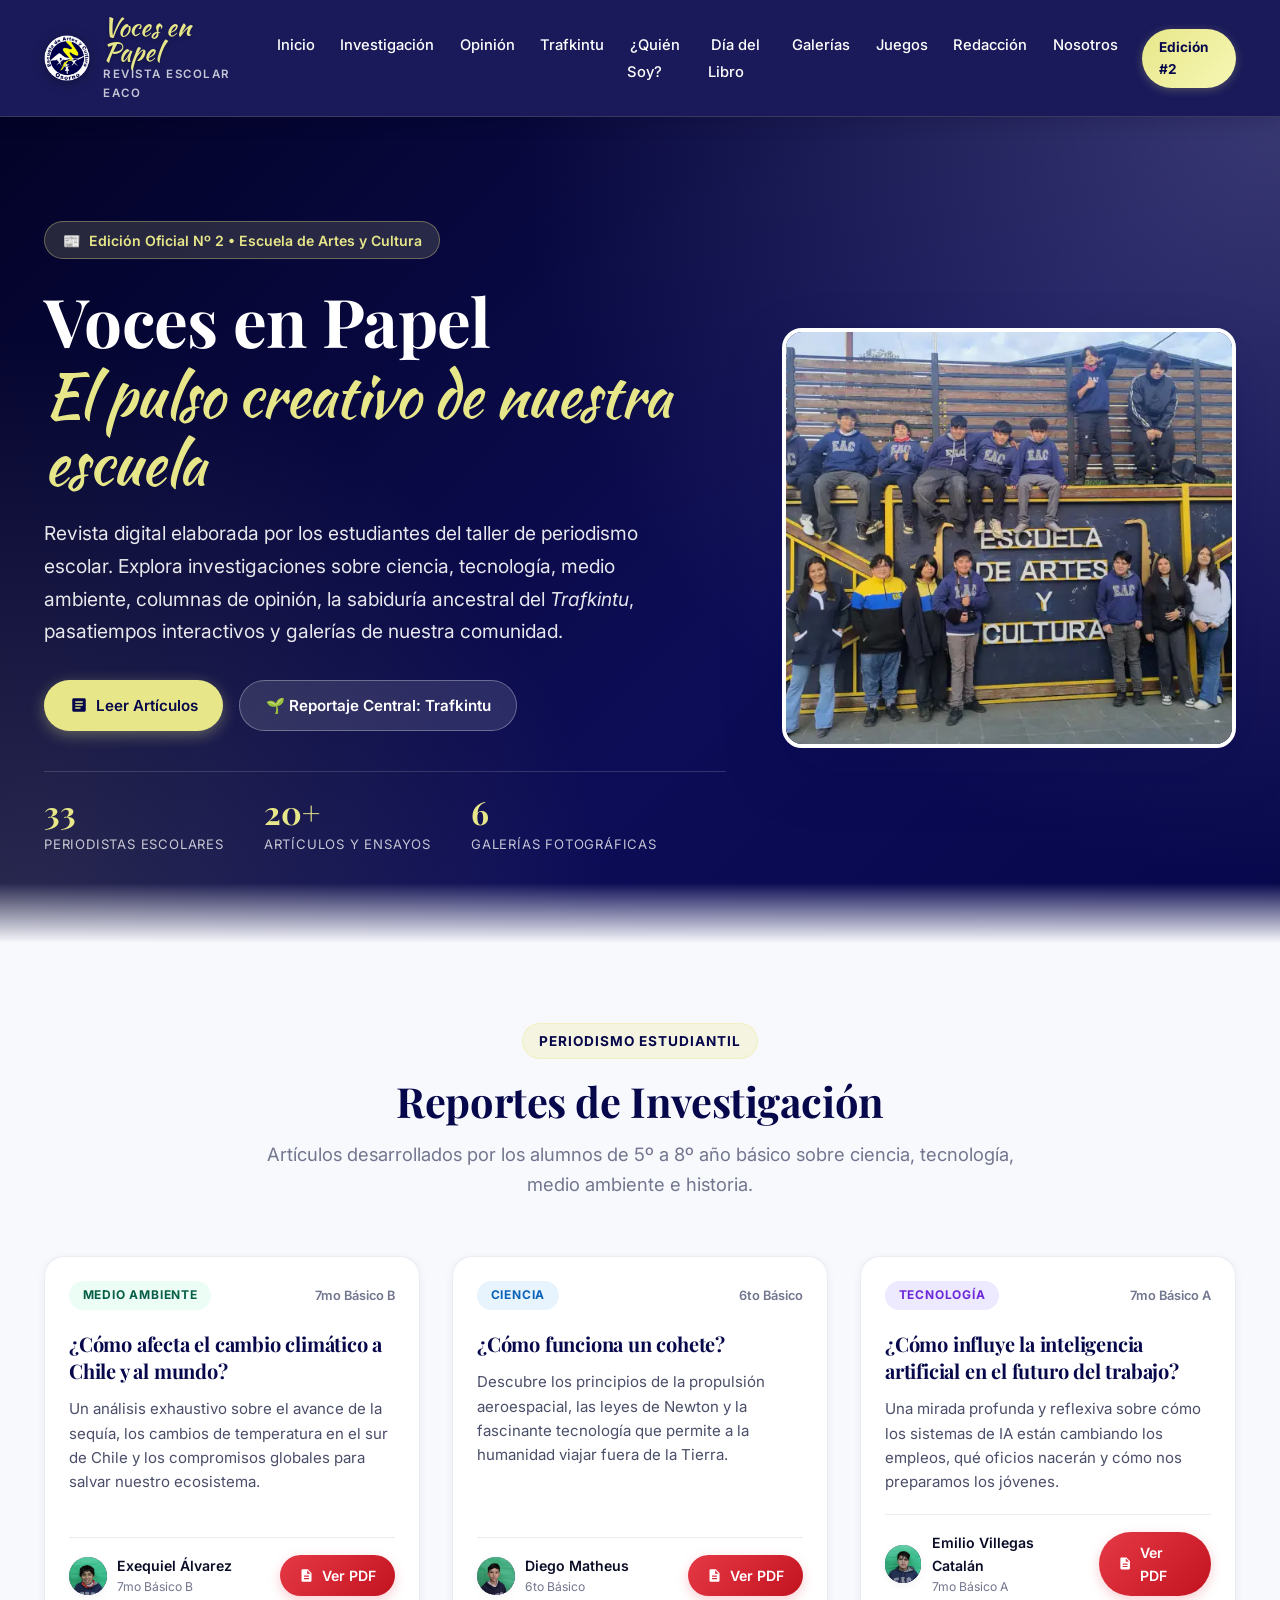
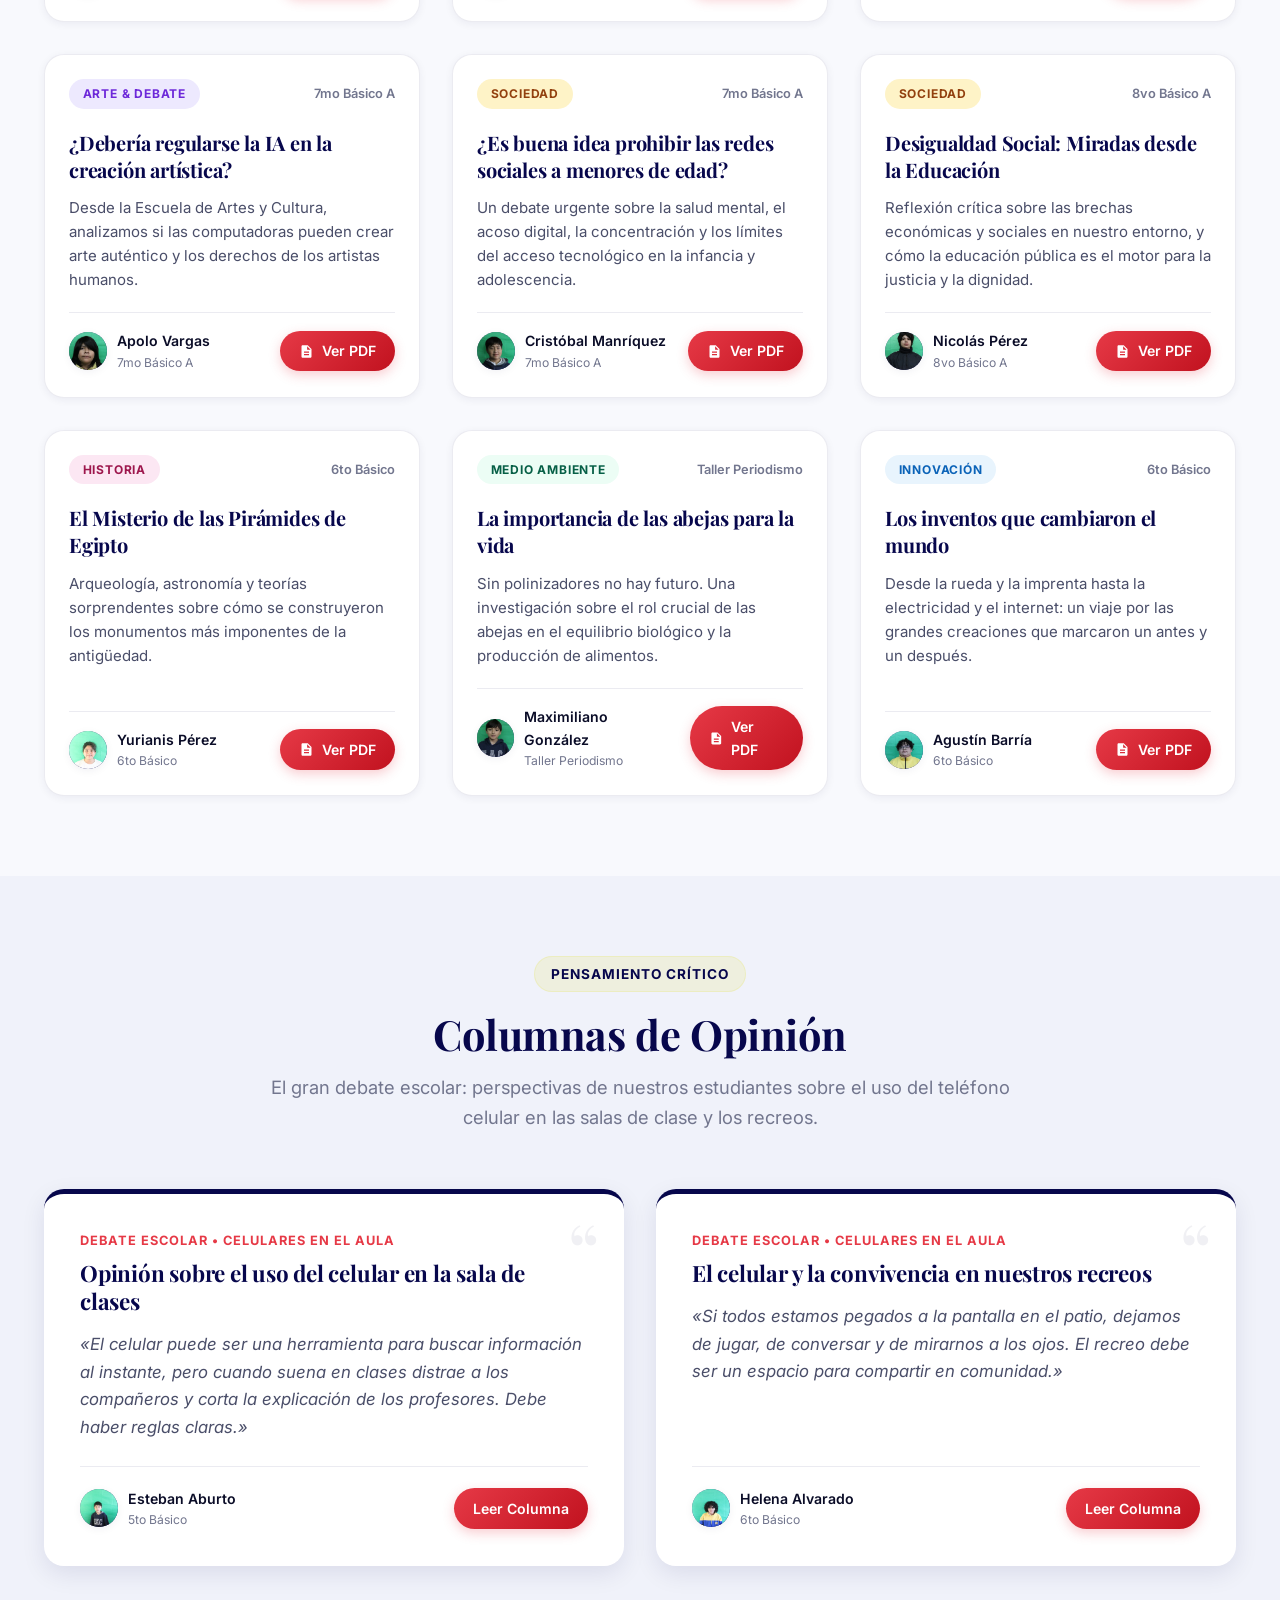
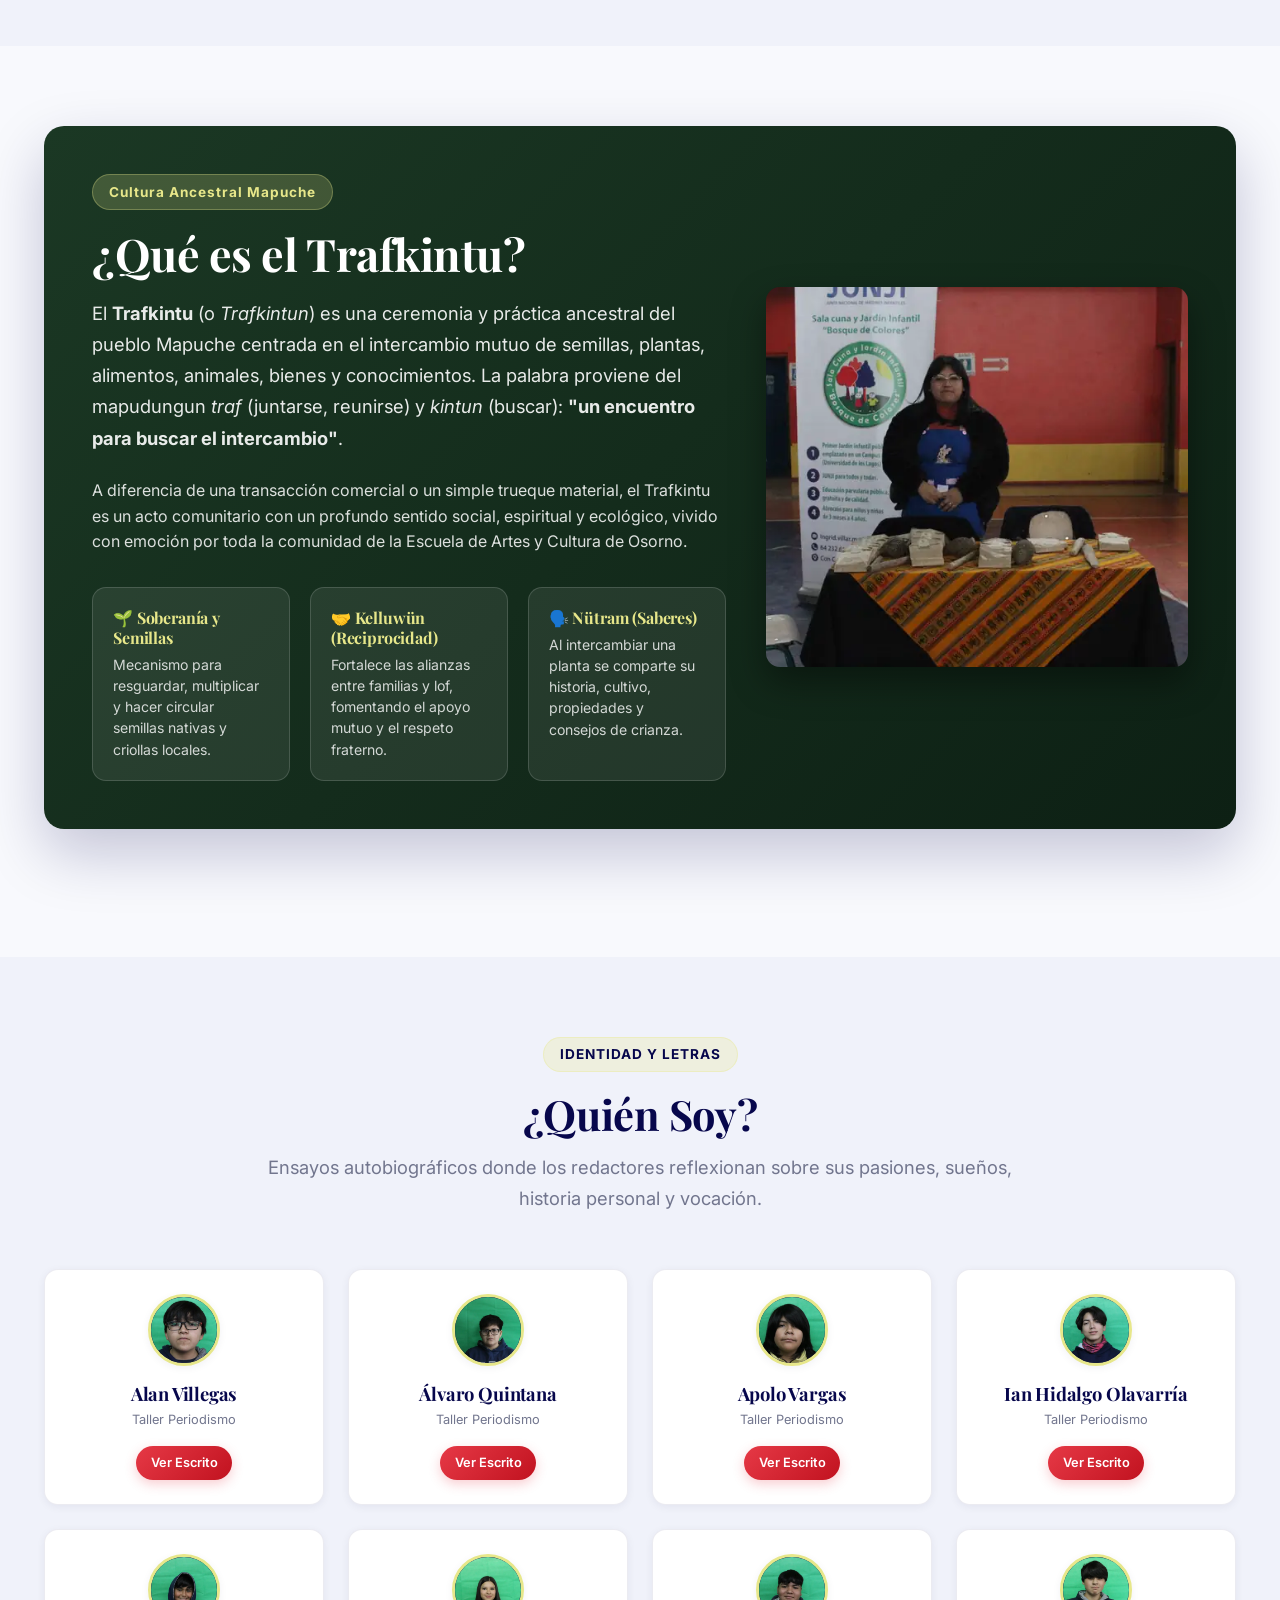
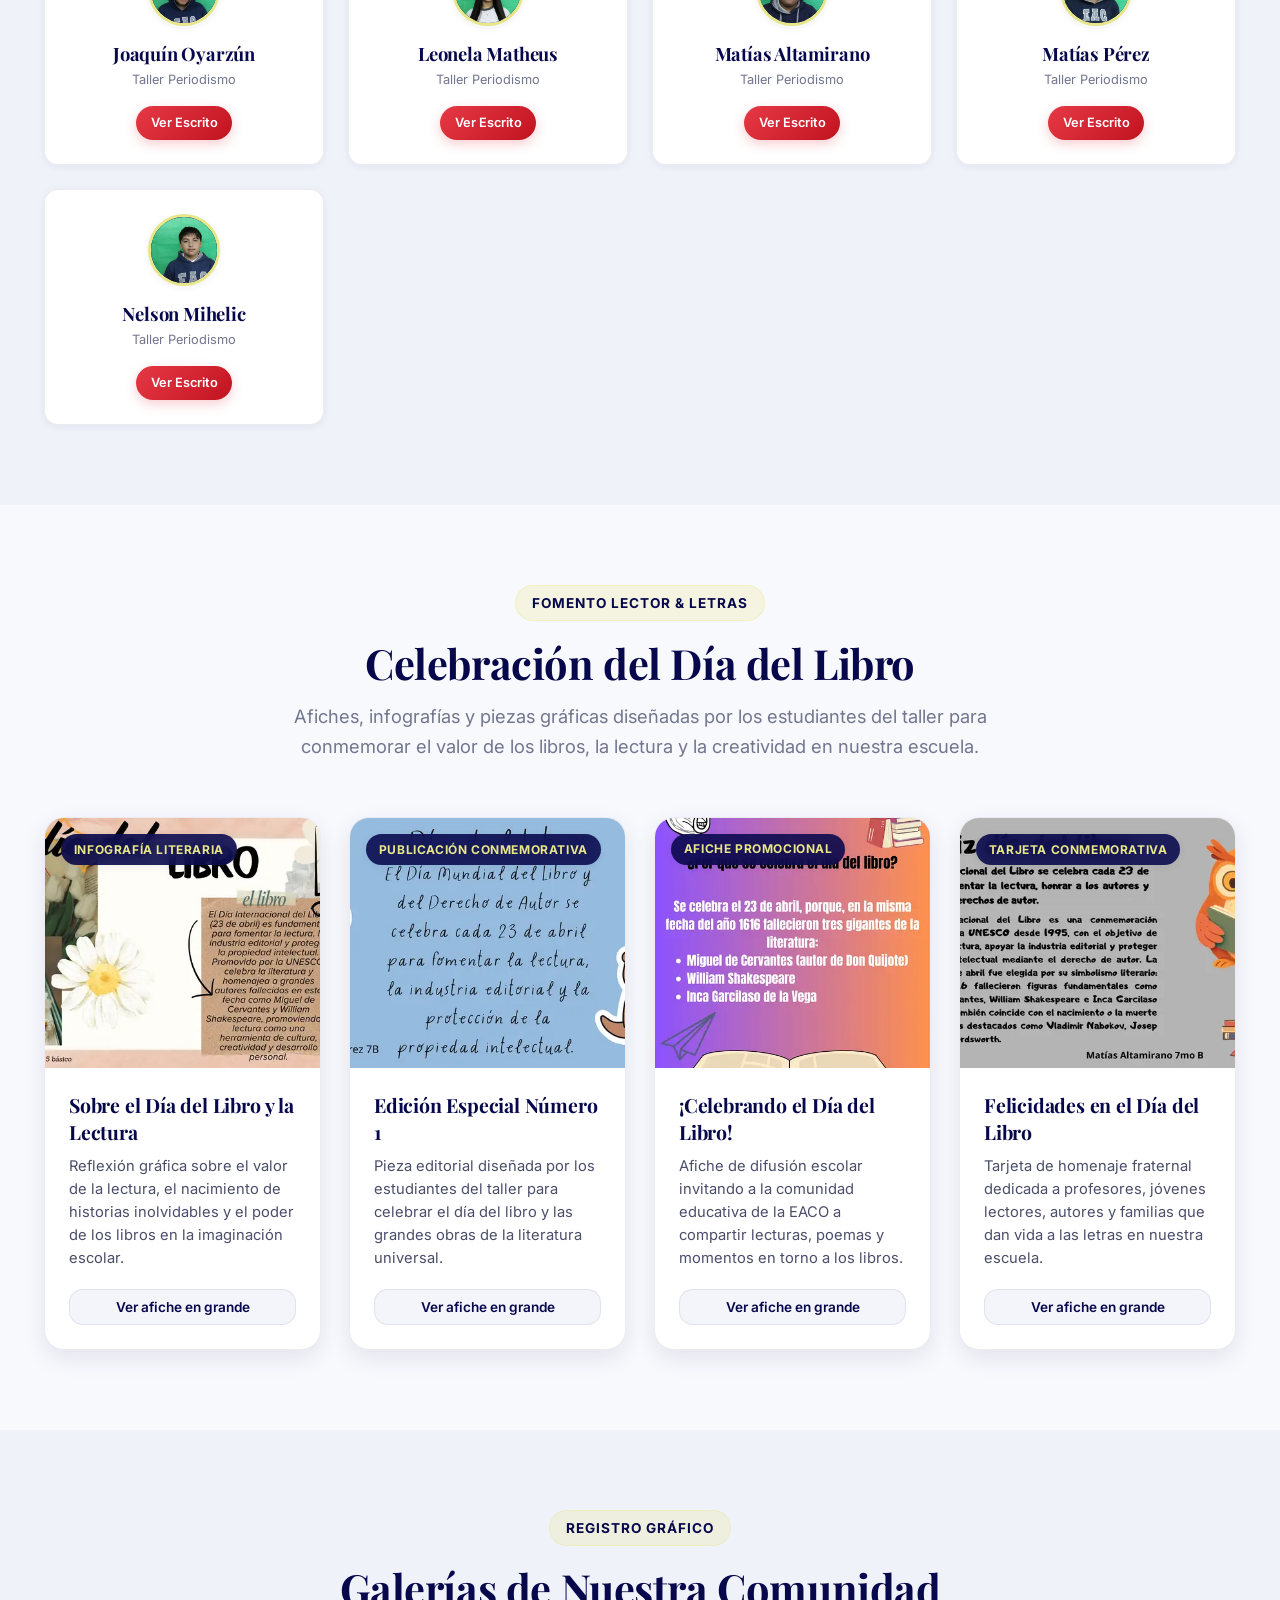
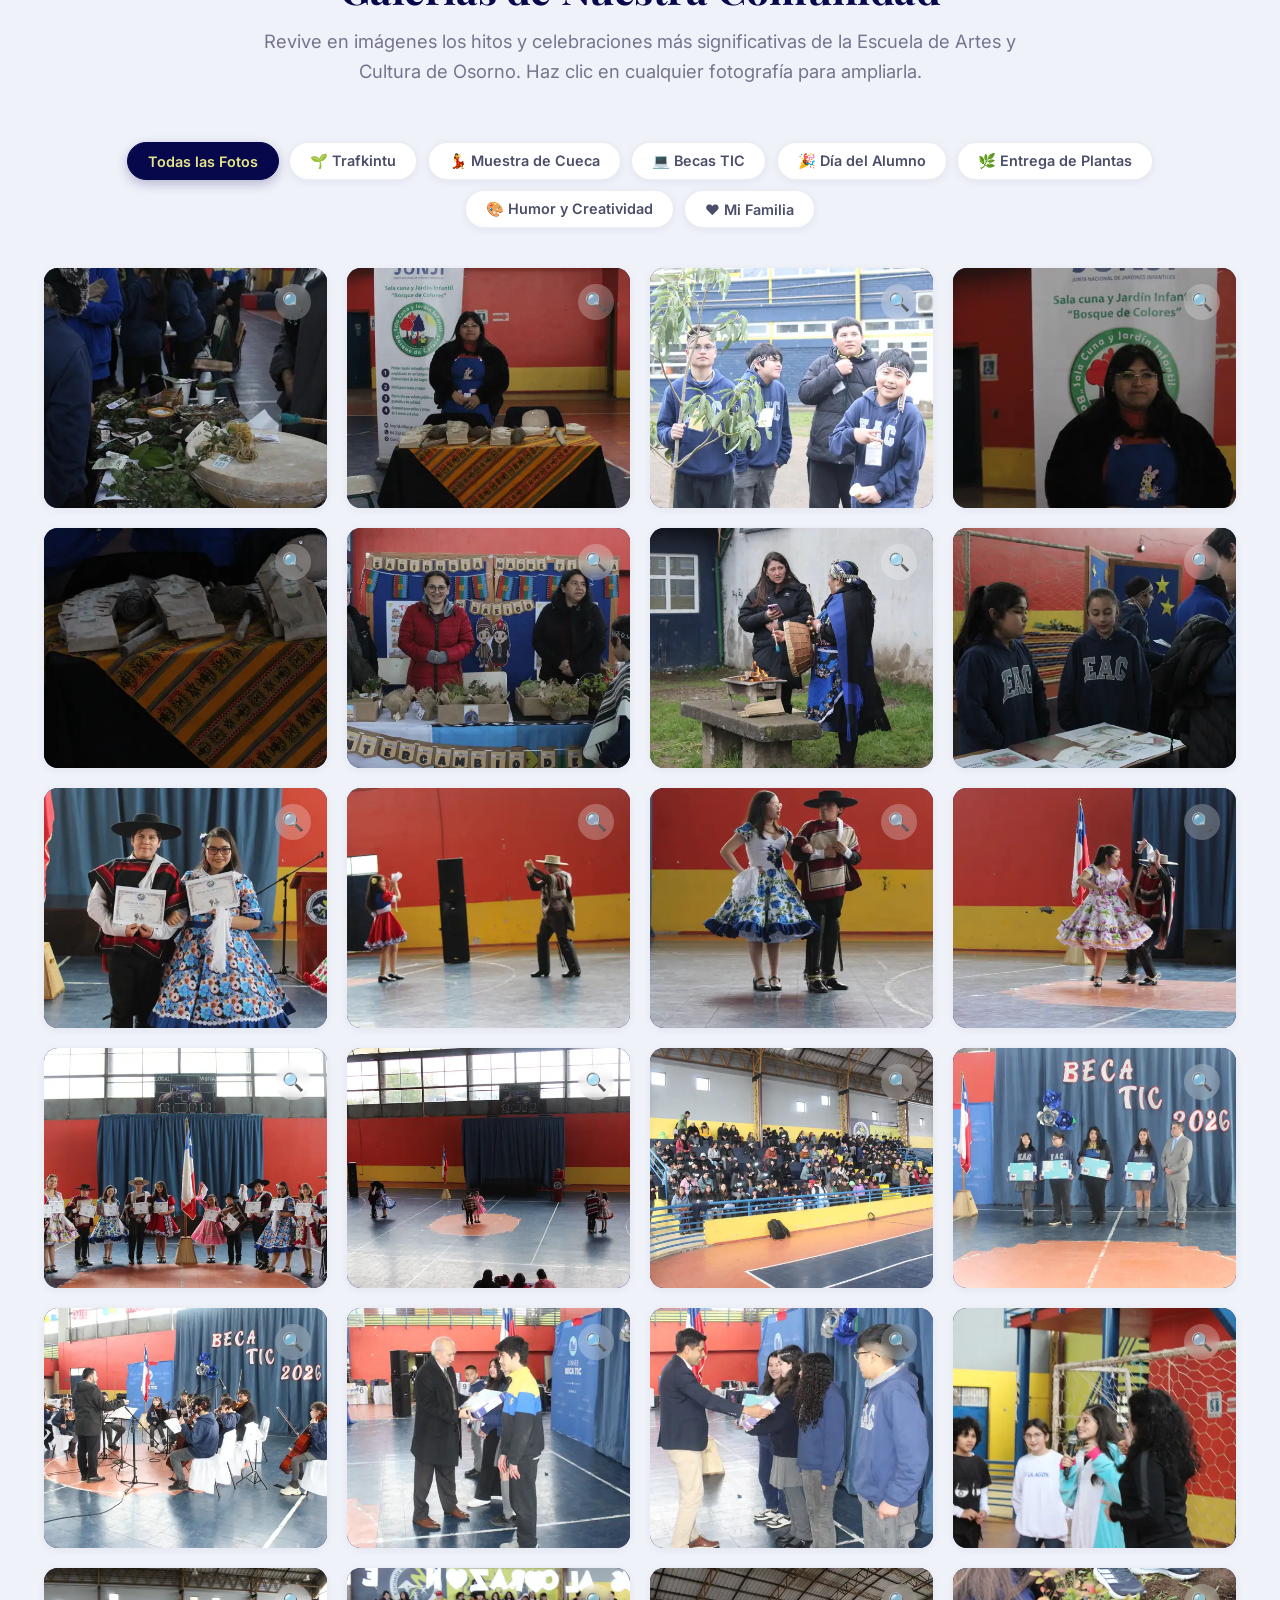
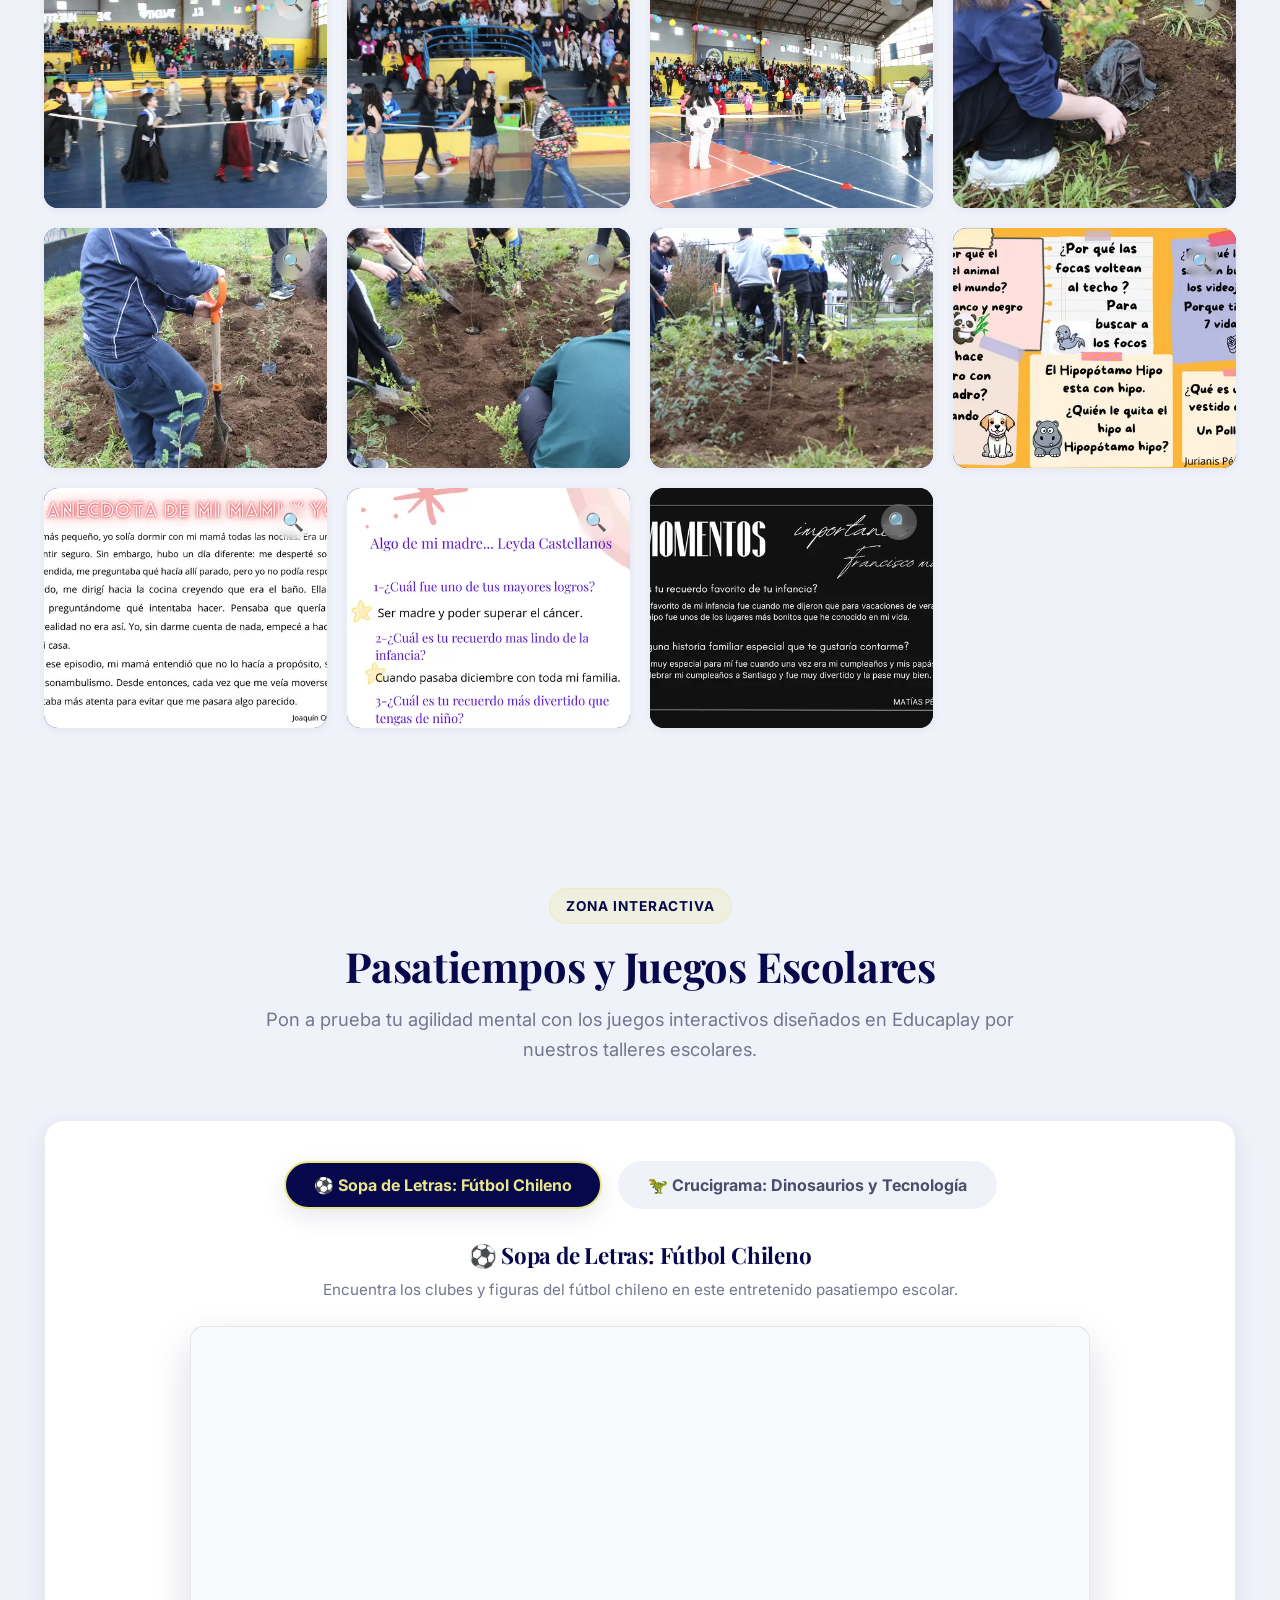
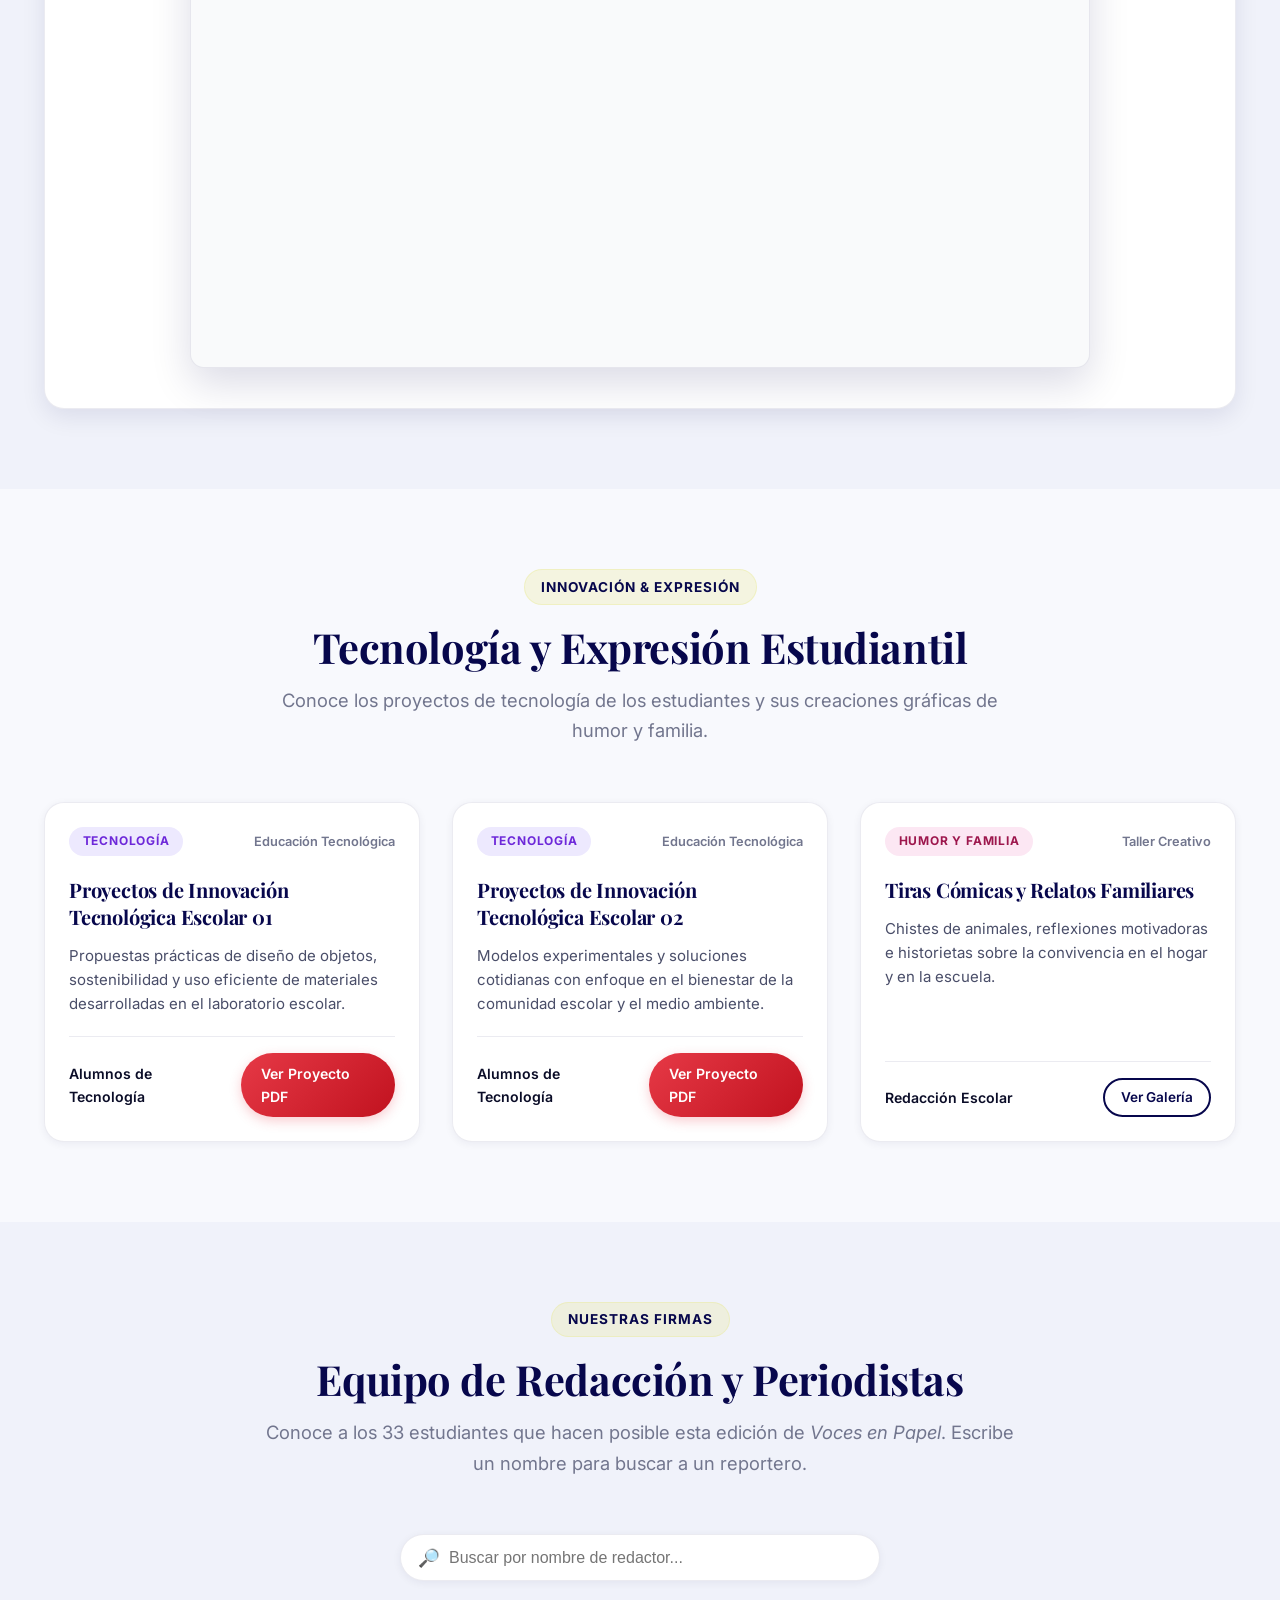
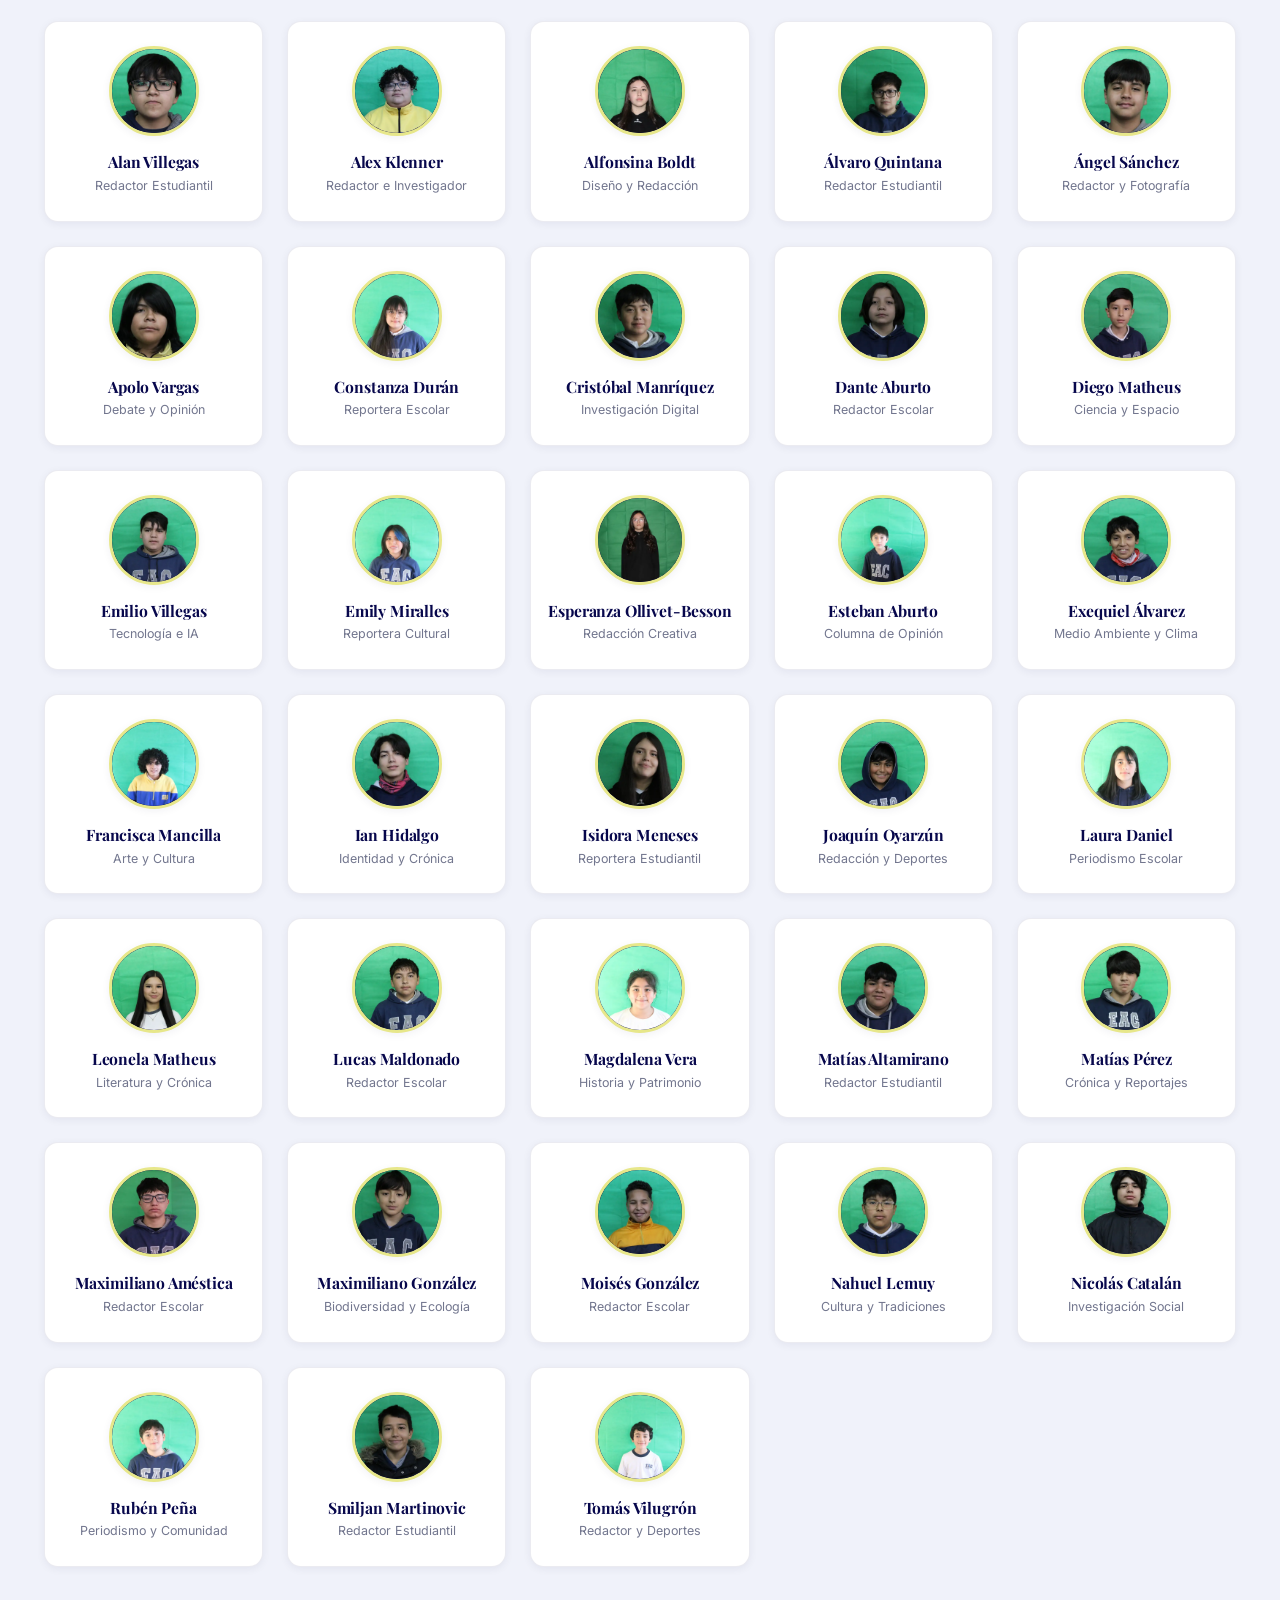
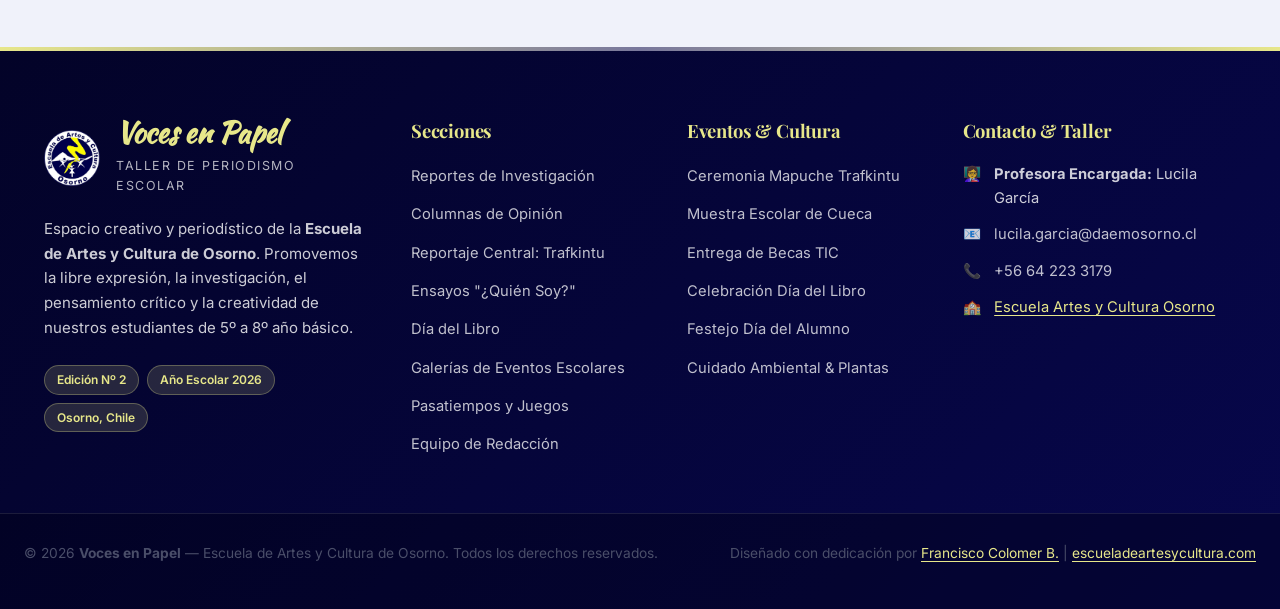
==== index.html @ 30eefd4d "feat: add Día del Libro section and components" ====
<!DOCTYPE html>
<html lang="es">

<head>
    <meta charset="UTF-8">
    <meta name="viewport" content="width=device-width, initial-scale=1.0">
    <meta name="description"
        content="Voces en Papel - Revista escolar de la Escuela de Artes y Cultura de Osorno. Edición #2 con reportes de investigación, opinión, ceremonia de Trafkintu, pasatiempos y galerías fotográficas.">
    <meta name="author" content="Taller de Periodismo Escolar - Escuela de Artes y Cultura">
    <meta name="keywords" content="revista escolar, voces en papel, osorno, escuela de artes y cultura, trafkintu, periodismo escolar, educaplay">

    <!-- Open Graph / Redes Sociales -->
    <meta property="og:type" content="website">
    <meta property="og:title" content="Voces en Papel | Revista Escolar EACO">
    <meta property="og:description" content="Historias, investigaciones y creatividad de los estudiantes de la Escuela de Artes y Cultura de Osorno.">
    <meta property="og:image" content="assets/img/Logo.png">

    <title>Voces en Papel | Revista Escolar — Escuela de Artes y Cultura de Osorno</title>

    <!-- Google Fonts -->
    <link rel="preconnect" href="https://fonts.googleapis.com">
    <link rel="preconnect" href="https://fonts.gstatic.com" crossorigin>
    <link
        href="https://fonts.googleapis.com/css2?family=Playfair+Display:ital,wght@0,400;0,600;0,700;1,400&family=Inter:wght@300;400;500;600;700&family=Kaushan+Script&display=swap"
        rel="stylesheet">

    <!-- Estilos CSS Modulares -->
    <link rel="stylesheet" href="assets/css/global.css">
    <link rel="stylesheet" href="assets/css/components.css">
    <link rel="stylesheet" href="assets/css/utilities.css">
    <link rel="stylesheet" href="assets/css/styles.css">

    <!-- Favicon -->
    <link rel="icon" type="image/png" href="assets/img/Logo.png">

    <!-- Scripts de Datos y Lógica (Diferidos) -->
    <script src="assets/js/data.js" defer></script>
    <script src="assets/js/main.js" defer></script>
</head>

<body>

    <!-- ========================================
       NAVBAR (Componente reutilizable)
       ======================================== -->
    <div id="navbar-container">
        <!-- Fallback pre-renderizado para ejecución local sin servidor -->
        <nav class="navbar" id="navbar" role="navigation" aria-label="Navegación principal">
            <div class="navbar-container">
                <a href="#inicio" class="navbar-logo">
                    <img src="assets/img/Logo.png" alt="Logotipo Voces en Papel" width="46" height="46">
                    <div class="navbar-brand-text">
                        <span class="navbar-title">Voces en Papel</span>
                        <span class="navbar-subtitle">Revista Escolar EACO</span>
                    </div>
                </a>
                <ul class="navbar-menu" id="navbar-menu">
                    <li><a href="#inicio" class="nav-link">Inicio</a></li>
                    <li><a href="#investigacion" class="nav-link">Investigación</a></li>
                    <li><a href="#opinion" class="nav-link">Opinión</a></li>
                    <li><a href="#trafkintu" class="nav-link">Trafkintu</a></li>
                    <li><a href="#quien-soy" class="nav-link">¿Quién Soy?</a></li>
                    <li><a href="#dia-del-libro" class="nav-link">Día del Libro</a></li>
                    <li><a href="#galerias" class="nav-link">Galerías</a></li>
                    <li><a href="#juegos" class="nav-link">Juegos</a></li>
                    <li><a href="#staff" class="nav-link">Redacción</a></li>
                    <li><a href="#nosotros" class="nav-link">Nosotros</a></li>
                </ul>
                <div class="navbar-actions">
                    <a href="#investigacion" class="btn-navbar">Edición #2</a>
                    <button class="navbar-toggle" id="navbar-toggle" aria-label="Abrir menú de navegación">
                        <span></span>
                        <span></span>
                        <span></span>
                    </button>
                </div>
            </div>
        </nav>
    </div>

    <main id="main-content">

        <!-- ========================================
           HERO SECTION: PORTADA EDITORIAL
           ======================================== -->
        <section class="hero" id="inicio">
            <div class="container">
                <div class="hero-grid">
                    <div class="hero-content">
                        <span class="hero-badge">
                            <span>📰</span> Edición Oficial Nº 2 • Escuela de Artes y Cultura
                        </span>
                        <h1>
                            Voces en Papel
                            <span>El pulso creativo de nuestra escuela</span>
                        </h1>
                        <p>
                            Revista digital elaborada por los estudiantes del taller de periodismo escolar.
                            Explora investigaciones sobre ciencia, tecnología, medio ambiente, columnas de opinión, 
                            la sabiduría ancestral del <em>Trafkintu</em>, pasatiempos interactivos y galerías de nuestra comunidad.
                        </p>
                        <div class="hero-actions">
                            <a href="#investigacion" class="btn btn-primary">
                                <svg width="18" height="18" viewBox="0 0 24 24" fill="currentColor" aria-hidden="true"><path d="M19 3H5c-1.1 0-2 .9-2 2v14c0 1.1.9 2 2 2h14c1.1 0 2-.9 2-2V5c0-1.1-.9-2-2-2zm-5 14H7v-2h7v2zm3-4H7v-2h10v2zm0-4H7V7h10v2z"/></svg>
                                <span>Leer Artículos</span>
                            </a>
                            <a href="#trafkintu" class="btn btn-secondary">
                                <span>🌱 Reportaje Central: Trafkintu</span>
                            </a>
                        </div>
                        <div class="hero-stats">
                            <div class="hero-stat-item">
                                <span class="hero-stat-number">33</span>
                                <span class="hero-stat-label">Periodistas Escolares</span>
                            </div>
                            <div class="hero-stat-item">
                                <span class="hero-stat-number">20+</span>
                                <span class="hero-stat-label">Artículos y Ensayos</span>
                            </div>
                            <div class="hero-stat-item">
                                <span class="hero-stat-number">6</span>
                                <span class="hero-stat-label">Galerías Fotográficas</span>
                            </div>
                        </div>
                    </div>

                    <!-- Carrusel de Fotografías del Equipo Escolar -->
                    <div class="about-carousel" id="nosotros" aria-label="Fotografías del equipo de periodismo escolar">
                        <div class="carousel-slide active" style="background-image: url('assets/img/team-revista.webp');" title="Equipo de Periodismo Escolar"></div>
                        <div class="carousel-slide" style="background-image: url('assets/img/team02-revista.webp');" title="Alumnos en el Taller de Periodismo"></div>
                    </div>
                </div>
            </div>
        </section>

        <!-- ========================================
           REPORTES DE INVESTIGACIÓN ESTUDIANTIL
           ======================================== -->
        <section class="section" id="investigacion">
            <div class="container">
                <header class="section-header">
                    <span class="section-tag">Periodismo Estudiantil</span>
                    <h2>Reportes de Investigación</h2>
                    <p>Artículos desarrollados por los alumnos de 5º a 8º año básico sobre ciencia, tecnología, medio ambiente e historia.</p>
                </header>

                <!-- Grid dinámico renderizado con data.js -->
                <div class="articles-grid" id="grid-investigacion">
                    <!-- Se carga dinámicamente con JavaScript -->
                </div>
            </div>
        </section>

        <!-- ========================================
           TRIBUNA ESTUDIANTIL: COLUMNAS DE OPINIÓN
           ======================================== -->
        <section class="section section-alt" id="opinion">
            <div class="container">
                <header class="section-header">
                    <span class="section-tag">Pensamiento Crítico</span>
                    <h2>Columnas de Opinión</h2>
                    <p>El gran debate escolar: perspectivas de nuestros estudiantes sobre el uso del teléfono celular en las salas de clase y los recreos.</p>
                </header>

                <div class="opinion-container" id="grid-opiniones">
                    <!-- Se carga dinámicamente con JavaScript -->
                </div>
            </div>
        </section>

        <!-- ========================================
           REPORTAJE CENTRAL: TRAFKINTU MAPUCHE
           ======================================== -->
        <section class="section" id="trafkintu">
            <div class="container">
                <div class="trafkintu-hero">
                    <div class="trafkintu-hero-grid">
                        <div class="trafkintu-info">
                            <span class="trafkintu-tag">Cultura Ancestral Mapuche</span>
                            <h2 class="trafkintu-title">¿Qué es el Trafkintu?</h2>
                            <p class="trafkintu-lead">
                                El <strong>Trafkintu</strong> (o <em>Trafkintun</em>) es una ceremonia y práctica ancestral 
                                del pueblo Mapuche centrada en el intercambio mutuo de semillas, plantas, alimentos, animales, 
                                bienes y conocimientos. La palabra proviene del mapudungun <em>traf</em> (juntarse, reunirse) 
                                y <em>kintun</em> (buscar): <strong>"un encuentro para buscar el intercambio"</strong>.
                            </p>
                            <p style="color: rgba(255,255,255,0.85); font-size: 1rem; line-height: 1.6;">
                                A diferencia de una transacción comercial o un simple trueque material, el Trafkintu es un acto 
                                comunitario con un profundo sentido social, espiritual y ecológico, vivido con emoción por toda la 
                                comunidad de la Escuela de Artes y Cultura de Osorno.
                            </p>

                            <div class="trafkintu-pillars">
                                <div class="pillar-card">
                                    <h4>🌱 Soberanía y Semillas</h4>
                                    <p>Mecanismo para resguardar, multiplicar y hacer circular semillas nativas y criollas locales.</p>
                                </div>
                                <div class="pillar-card">
                                    <h4>🤝 Kelluwün (Reciprocidad)</h4>
                                    <p>Fortalece las alianzas entre familias y lof, fomentando el apoyo mutuo y el respeto fraterno.</p>
                                </div>
                                <div class="pillar-card">
                                    <h4>🗣️ Nütram (Saberes)</h4>
                                    <p>Al intercambiar una planta se comparte su historia, cultivo, propiedades y consejos de crianza.</p>
                                </div>
                            </div>
                        </div>

                        <div class="trafkintu-showcase">
                            <img src="assets/img/galerias/trafkintu/IMG_0750.webp" alt="Ceremonia Trafkintu en EACO" loading="lazy">
                        </div>
                    </div>
                </div>
            </div>
        </section>

        <!-- ========================================
           ¿QUIÉN SOY? — IDENTIDAD Y ENSAYOS
           ======================================== -->
        <section class="section section-alt" id="quien-soy">
            <div class="container">
                <header class="section-header">
                    <span class="section-tag">Identidad y Letras</span>
                    <h2>¿Quién Soy?</h2>
                    <p>Ensayos autobiográficos donde los redactores reflexionan sobre sus pasiones, sueños, historia personal y vocación.</p>
                </header>

                <div class="quien-grid" id="grid-quien-soy">
                    <!-- Se carga dinámicamente con JavaScript -->
                </div>
            </div>
        </section>

        <!-- ========================================
           DÍA DEL LIBRO: HOMENAJE A LAS LETRAS
           ======================================== -->
        <section class="section" id="dia-del-libro">
            <div class="container">
                <header class="section-header">
                    <span class="section-tag">Fomento Lector & Letras</span>
                    <h2>Celebración del Día del Libro</h2>
                    <p>Afiches, infografías y piezas gráficas diseñadas por los estudiantes del taller para conmemorar el valor de los libros, la lectura y la creatividad en nuestra escuela.</p>
                </header>

                <div class="dia-libro-grid" id="grid-dia-libro">
                    <!-- Se carga dinámicamente con JavaScript -->
                </div>
            </div>
        </section>

        <!-- ========================================
           GALERÍAS FOTOGRÁFICAS DE LA VIDA ESCOLAR
           ======================================== -->
        <section class="section section-alt" id="galerias">
            <div class="container">
                <header class="section-header">
                    <span class="section-tag">Registro Gráfico</span>
                    <h2>Galerías de Nuestra Comunidad</h2>
                    <p>Revive en imágenes los hitos y celebraciones más significativas de la Escuela de Artes y Cultura de Osorno. Haz clic en cualquier fotografía para ampliarla.</p>
                </header>

                <!-- Barra de Filtros -->
                <nav class="gallery-filter-bar" aria-label="Filtrar galerías por evento">
                    <button class="filter-btn active" data-category="all">Todas las Fotos</button>
                    <button class="filter-btn" data-category="trafkintu">🌱 Trafkintu</button>
                    <button class="filter-btn" data-category="cueca">💃 Muestra de Cueca</button>
                    <button class="filter-btn" data-category="becas">💻 Becas TIC</button>
                    <button class="filter-btn" data-category="alumno">🎉 Día del Alumno</button>
                    <button class="filter-btn" data-category="plantas">🌿 Entrega de Plantas</button>
                    <button class="filter-btn" data-category="humor">🎨 Humor y Creatividad</button>
                    <button class="filter-btn" data-category="familia">❤️ Mi Familia</button>
                </nav>

                <!-- Grid de Fotos -->
                <div class="gallery-grid" id="grid-galerias">
                    <!-- Se carga dinámicamente con JavaScript -->
                </div>
            </div>
        </section>

        <!-- ========================================
           ZONA DE PASATIEMPOS Y JUEGOS EDUCAPLAY
           ======================================== -->
        <section class="section section-alt" id="juegos">
            <div class="container">
                <header class="section-header">
                    <span class="section-tag">Zona Interactiva</span>
                    <h2>Pasatiempos y Juegos Escolares</h2>
                    <p>Pon a prueba tu agilidad mental con los juegos interactivos diseñados en Educaplay por nuestros talleres escolares.</p>
                </header>

                <div class="games-container">
                    <div class="games-tabs">
                        <button class="game-tab-btn active" data-game="futbol">
                            ⚽ Sopa de Letras: Fútbol Chileno
                        </button>
                        <button class="game-tab-btn" data-game="tecnologia">
                            🦖 Crucigrama: Dinosaurios y Tecnología
                        </button>
                    </div>

                    <div style="text-align: center; margin-bottom: 1.5rem;">
                        <h3 id="game-title" style="color: var(--color-primary); font-size: 1.4rem;">⚽ Sopa de Letras: Fútbol Chileno</h3>
                        <p id="game-desc" style="color: var(--text-muted); font-size: 0.95rem;">Encuentra los clubes y figuras del fútbol chileno en este entretenido pasatiempo escolar.</p>
                    </div>

                    <div class="game-frame-wrapper">
                        <iframe id="game-iframe"
                            src="https://es.educaplay.com/juego/29440650-futbol_chileno.html"
                            title="Juego Interactivo Educaplay"
                            allow="fullscreen; autoplay; allow-top-navigation-by-user-activation"
                            allowfullscreen
                            loading="lazy">
                        </iframe>
                    </div>
                </div>
            </div>
        </section>

        <!-- ========================================
           PROYECTOS DE TECNOLOGÍA & CREATIVIDAD
           ======================================== -->
        <section class="section" id="tecnologia-creatividad">
            <div class="container">
                <header class="section-header">
                    <span class="section-tag">Innovación & Expresión</span>
                    <h2>Tecnología y Expresión Estudiantil</h2>
                    <p>Conoce los proyectos de tecnología de los estudiantes y sus creaciones gráficas de humor y familia.</p>
                </header>

                <div class="articles-grid">
                    <article class="article-card">
                        <div class="article-card-header">
                            <span class="article-badge badge-tecnologia">Tecnología</span>
                            <span class="article-course-tag">Educación Tecnológica</span>
                        </div>
                        <div class="article-card-body">
                            <h3 class="article-card-title">Proyectos de Innovación Tecnológica Escolar 01</h3>
                            <p class="article-card-excerpt">
                                Propuestas prácticas de diseño de objetos, sostenibilidad y uso eficiente de materiales desarrolladas en el laboratorio escolar.
                            </p>
                            <div class="article-card-footer">
                                <span class="author-name">Alumnos de Tecnología</span>
                                <a href="https://drive.google.com/file/d/1mlJsNjkkSWbfrWJ31PvF8bwI86kYaTdY/view?usp=sharing" target="_blank" rel="noopener noreferrer" class="btn-pdf">
                                    <span>Ver Proyecto PDF</span>
                                </a>
                            </div>
                        </div>
                    </article>

                    <article class="article-card">
                        <div class="article-card-header">
                            <span class="article-badge badge-tecnologia">Tecnología</span>
                            <span class="article-course-tag">Educación Tecnológica</span>
                        </div>
                        <div class="article-card-body">
                            <h3 class="article-card-title">Proyectos de Innovación Tecnológica Escolar 02</h3>
                            <p class="article-card-excerpt">
                                Modelos experimentales y soluciones cotidianas con enfoque en el bienestar de la comunidad escolar y el medio ambiente.
                            </p>
                            <div class="article-card-footer">
                                <span class="author-name">Alumnos de Tecnología</span>
                                <a href="https://drive.google.com/file/d/1W_Y6Kw7W_mxxL2zjJffvyX8cXdnYV-jz/view?usp=sharing" target="_blank" rel="noopener noreferrer" class="btn-pdf">
                                    <span>Ver Proyecto PDF</span>
                                </a>
                            </div>
                        </div>
                    </article>

                    <article class="article-card">
                        <div class="article-card-header">
                            <span class="article-badge badge-historia">Humor y Familia</span>
                            <span class="article-course-tag">Taller Creativo</span>
                        </div>
                        <div class="article-card-body">
                            <h3 class="article-card-title">Tiras Cómicas y Relatos Familiares</h3>
                            <p class="article-card-excerpt">
                                Chistes de animales, reflexiones motivadoras e historietas sobre la convivencia en el hogar y en la escuela.
                            </p>
                            <div class="article-card-footer">
                                <span class="author-name">Redacción Escolar</span>
                                <a href="#galerias" class="btn btn-outline" style="padding: 0.4rem 1rem; font-size: 0.85rem;" onclick="document.querySelector('.filter-btn[data-category=\'humor\']').click();">
                                    <span>Ver Galería</span>
                                </a>
                            </div>
                        </div>
                    </article>
                </div>
            </div>
        </section>

        <!-- ========================================
           EQUIPO EDITORIAL / STAFF DE REDACCIÓN
           ======================================== -->
        <section class="section section-alt" id="staff">
            <div class="container">
                <header class="section-header">
                    <span class="section-tag">Nuestras Firmas</span>
                    <h2>Equipo de Redacción y Periodistas</h2>
                    <p>Conoce a los 33 estudiantes que hacen posible esta edición de <em>Voces en Papel</em>. Escribe un nombre para buscar a un reportero.</p>
                </header>

                <!-- Buscador de Redactores -->
                <div class="staff-search-wrapper">
                    <span class="staff-search-icon" aria-hidden="true">🔎</span>
                    <input type="text" id="staff-search" class="staff-search-input" placeholder="Buscar por nombre de redactor..." aria-label="Buscar reportero del staff">
                </div>

                <!-- Grid de Redactores -->
                <div class="staff-grid" id="grid-staff">
                    <!-- Se carga dinámicamente con JavaScript -->
                </div>
            </div>
        </section>


    </main>

    <!-- ========================================
       MODAL LIGHTBOX PARA FOTOGRAFÍAS
       ======================================== -->
    <div class="lightbox" id="lightbox" role="dialog" aria-modal="true" aria-label="Visor de fotografía ampliada">
        <button class="lightbox-close" id="lightbox-close" aria-label="Cerrar visor">&times;</button>
        <button class="lightbox-nav lightbox-prev" id="lightbox-prev" aria-label="Imagen anterior">&#8249;</button>
        <button class="lightbox-nav lightbox-next" id="lightbox-next" aria-label="Imagen siguiente">&#8250;</button>
        <div class="lightbox-content">
            <img src="" alt="" id="lightbox-img" class="lightbox-img">
            <p id="lightbox-caption" class="lightbox-caption"></p>
        </div>
    </div>

    <!-- ========================================
       FOOTER CONTAINER (Componente reutilizable)
       ======================================== -->
    <div id="footer-container">
        <!-- Fallback pre-renderizado para ejecución local sin servidor -->
        <footer class="footer" id="contacto" role="contentinfo">
            <div class="footer-top-decoration"></div>
            <div class="footer-content">
                <div class="footer-col footer-col-brand">
                    <div class="footer-logo">
                        <img src="assets/img/Logo.png" alt="Voces en Papel Logo" width="56" height="56">
                        <div>
                            <h3 class="footer-title-script">Voces en Papel</h3>
                            <span class="footer-tagline">Taller de Periodismo Escolar</span>
                        </div>
                    </div>
                    <p class="footer-text">
                        Espacio de la <strong>Escuela de Artes y Cultura de Osorno</strong> que da voz a los estudiantes, 
                        estimulando la indagación y la creatividad de 5º a 8º básico.
                    </p>
                </div>
                <div class="footer-col">
                    <h4 class="footer-heading">Secciones</h4>
                    <ul class="footer-list">
                        <li><a href="#investigacion" class="footer-link">Investigación</a></li>
                        <li><a href="#opinion" class="footer-link">Opinión</a></li>
                        <li><a href="#trafkintu" class="footer-link">Trafkintu</a></li>
                        <li><a href="#quien-soy" class="footer-link">¿Quién Soy?</a></li>
                        <li><a href="#dia-del-libro" class="footer-link">Día del Libro</a></li>
                        <li><a href="#galerias" class="footer-link">Galerías</a></li>
                        <li><a href="#juegos" class="footer-link">Juegos</a></li>
                    </ul>
                </div>
                <div class="footer-col">
                    <h4 class="footer-heading">Contacto</h4>
                    <ul class="footer-list">
                        <li class="footer-contact">
                            <span>👩‍🏫 Profesora Encargada: Lucila García</span>
                        </li>
                        <li class="footer-contact">
                            <span>📧 <a href="mailto:lucila.garcia@daemosorno.cl" class="footer-link">lucila.garcia@daemosorno.cl</a></span>
                        </li>
                        <li class="footer-contact">
                            <span>📍 <a href="https://www.escueladeartesycultura.com" target="_blank" rel="noopener noreferrer" class="footer-link-highlight">Escuela Artes y Cultura Osorno</a></span>
                        </li>
                    </ul>
                </div>
            </div>
            <div class="footer-bottom">
                <div class="footer-bottom-content">
                    <p>&copy; 2026 Voces en Papel — Escuela de Artes y Cultura de Osorno.</p>
                </div>
            </div>
        </footer>
    </div>

</body>

</html>
---- assets/css/global.css ----
/* ==========================================================================
   VOCES EN PAPEL - REVISTA ESCOLAR (ESCUELA DE ARTES Y CULTURA DE OSORNO)
   global.css: Variables de diseño, reset, tipografías y estructura base
   ========================================================================== */

/* --------------------------------------------------------------------------
   Variables de Diseño y Tokens
   -------------------------------------------------------------------------- */
:root {
  /* Paleta institucional y editorial */
  --color-primary: #07074C;          /* Azul Profundo Editorial */
  --color-primary-light: #151566;    /* Azul Suave */
  --color-primary-dark: #030328;     /* Azul Medianoche */
  --color-accent: #E7E78A;           /* Amarillo Dorado Emblema */
  --color-accent-hover: #f5f59e;     /* Amarillo Luminoso */
  --color-accent-dark: #b8b84d;      /* Dorado Intenso */

  /* Colores secundarios de armonía */
  --color-lavanda: #79789C;          /* Lavanda Suave */
  --color-morado-gris: #847C94;      /* Púrpura Editorial */
  --color-verde-gris: #7C8470;       /* Verde Tierra / Naturaleza */
  --color-gris-azulado: #5F5F83;     /* Gris Azulado */

  /* Superficies y Fondos */
  --bg-page: #f8f9fd;
  --bg-card: #ffffff;
  --bg-surface-elevated: #ffffff;
  --bg-dark: #07074C;
  --bg-dark-card: #0f0f5c;

  /* Texto y Contraste */
  --text-primary: #0a0c27;
  --text-secondary: #4a4e69;
  --text-muted: #72768e;
  --text-inverse: #ffffff;
  --text-accent: #07074c;

  /* Bordes y Sombras */
  --border-light: rgba(7, 7, 76, 0.08);
  --border-medium: rgba(7, 7, 76, 0.16);
  --border-accent: rgba(231, 231, 138, 0.35);

  --shadow-sm: 0 2px 8px rgba(7, 7, 76, 0.06);
  --shadow-md: 0 8px 24px rgba(7, 7, 76, 0.09);
  --shadow-lg: 0 16px 40px rgba(7, 7, 76, 0.14);
  --shadow-xl: 0 24px 60px rgba(7, 7, 76, 0.22);
  --shadow-glow: 0 0 25px rgba(231, 231, 138, 0.3);

  /* Radios de curvatura */
  --radius-sm: 8px;
  --radius-md: 14px;
  --radius-lg: 20px;
  --radius-full: 9999px;

  /* Tipografías */
  --font-serif: 'Playfair Display', Georgia, serif;
  --font-sans: 'Inter', system-ui, -apple-system, sans-serif;
  --font-script: 'Kaushan Script', cursive;

  /* Transiciones */
  --transition-fast: 0.2s cubic-bezier(0.4, 0, 0.2, 1);
  --transition-normal: 0.35s cubic-bezier(0.4, 0, 0.2, 1);
  --transition-slow: 0.6s cubic-bezier(0.4, 0, 0.2, 1);
}

/* --------------------------------------------------------------------------
   Reset y Normalización Base
   -------------------------------------------------------------------------- */
*, *::before, *::after {
  box-sizing: border-box;
  margin: 0;
  padding: 0;
}

html {
  scroll-behavior: smooth;
  font-size: 16px;
  -webkit-text-size-adjust: 100%;
}

body {
  font-family: var(--font-sans);
  background-color: var(--bg-page);
  color: var(--text-primary);
  line-height: 1.65;
  -webkit-font-smoothing: antialiased;
  -moz-osx-font-smoothing: grayscale;
  overflow-x: hidden;
}

/* --------------------------------------------------------------------------
   Jerarquía Tipográfica Semántica
   -------------------------------------------------------------------------- */
h1, h2, h3, h4, h5, h6 {
  font-family: var(--font-serif);
  color: var(--color-primary);
  line-height: 1.25;
  font-weight: 700;
  letter-spacing: -0.01em;
}

h1 {
  font-size: clamp(2.2rem, 5vw, 3.8rem);
  margin-bottom: 1.25rem;
}

h2 {
  font-size: clamp(1.8rem, 3.5vw, 2.6rem);
  margin-bottom: 0.75rem;
}

h3 {
  font-size: clamp(1.3rem, 2.2vw, 1.7rem);
  margin-bottom: 0.5rem;
}

h4 {
  font-size: 1.15rem;
}

p {
  margin-bottom: 1rem;
  color: var(--text-secondary);
}

a {
  color: inherit;
  text-decoration: none;
  transition: color var(--transition-fast);
}

img {
  max-width: 100%;
  height: auto;
  display: block;
}

button {
  font-family: inherit;
  cursor: pointer;
  border: none;
  background: none;
}

/* --------------------------------------------------------------------------
   Contenedores y Layout General
   -------------------------------------------------------------------------- */
.container {
  width: 100%;
  max-width: 1240px;
  margin-left: auto;
  margin-right: auto;
  padding-left: 1.5rem;
  padding-right: 1.5rem;
}

.container-narrow {
  width: 100%;
  max-width: 900px;
  margin-left: auto;
  margin-right: auto;
  padding-left: 1.5rem;
  padding-right: 1.5rem;
}

.section {
  padding: 5rem 0;
  position: relative;
}

.section-alt {
  background-color: #f0f2fa;
}

.section-dark {
  background: linear-gradient(135deg, var(--color-primary-dark) 0%, var(--color-primary) 100%);
  color: var(--text-inverse);
}

.section-dark h2,
.section-dark h3,
.section-dark h4 {
  color: #ffffff;
}

.section-dark p {
  color: rgba(255, 255, 255, 0.85);
}

.section-header {
  text-align: center;
  max-width: 760px;
  margin: 0 auto 3.5rem auto;
}

.section-tag {
  display: inline-block;
  padding: 0.35rem 1rem;
  background-color: rgba(231, 231, 138, 0.25);
  color: var(--color-primary);
  border: 1px solid var(--border-accent);
  border-radius: var(--radius-full);
  font-size: 0.85rem;
  font-weight: 700;
  text-transform: uppercase;
  letter-spacing: 1px;
  margin-bottom: 1rem;
}

.section-dark .section-tag {
  background-color: rgba(231, 231, 138, 0.15);
  color: var(--color-accent);
  border-color: rgba(231, 231, 138, 0.3);
}

.section-header p {
  font-size: 1.15rem;
  color: var(--text-muted);
}
---- assets/css/components.css ----
/* ==========================================================================
   VOCES EN PAPEL - REVISTA ESCOLAR
   components.css: Estilos para todos los componentes de la interfaz
   ========================================================================== */

/* --------------------------------------------------------------------------
   1. NAVBAR
   -------------------------------------------------------------------------- */
.navbar {
  background-color: rgba(7, 7, 76, 0.92);
  backdrop-filter: blur(12px);
  -webkit-backdrop-filter: blur(12px);
  position: sticky;
  top: 0;
  z-index: 1000;
  border-bottom: 1px solid rgba(231, 231, 138, 0.15);
  box-shadow: 0 4px 20px rgba(0, 0, 0, 0.15);
  transition: all var(--transition-normal);
}

.navbar-container {
  max-width: 1240px;
  margin: 0 auto;
  padding: 0.85rem 1.5rem;
  display: flex;
  justify-content: space-between;
  align-items: center;
  gap: 1.5rem;
}

.navbar-logo {
  display: flex;
  align-items: center;
  gap: 0.85rem;
  text-decoration: none;
}

.navbar-logo img {
  height: 46px;
  width: auto;
  filter: drop-shadow(0 2px 6px rgba(0, 0, 0, 0.3));
  transition: transform var(--transition-fast);
}

.navbar-logo:hover img {
  transform: rotate(-6deg) scale(1.05);
}

.navbar-brand-text {
  display: flex;
  flex-direction: column;
}

.navbar-title {
  font-family: var(--font-script) !important;
  color: var(--color-accent);
  font-size: 1.6rem;
  line-height: 1;
  text-shadow: 0 2px 4px rgba(0, 0, 0, 0.3);
}

.navbar-subtitle {
  font-size: 0.72rem;
  text-transform: uppercase;
  letter-spacing: 1.5px;
  color: rgba(255, 255, 255, 0.75);
  font-weight: 600;
}

.navbar-menu {
  display: flex;
  align-items: center;
  list-style: none;
  gap: 1.4rem;
}

.nav-link {
  color: #ffffff;
  font-weight: 500;
  font-size: 0.92rem;
  padding: 0.4rem 0.2rem;
  position: relative;
  transition: color var(--transition-fast);
}

.nav-link::after {
  content: '';
  position: absolute;
  bottom: 0;
  left: 0;
  width: 0;
  height: 2px;
  background-color: var(--color-accent);
  transition: width var(--transition-fast);
  border-radius: 2px;
}

.nav-link:hover,
.nav-link.active {
  color: var(--color-accent);
}

.nav-link:hover::after,
.nav-link.active::after {
  width: 100%;
}

.navbar-actions {
  display: flex;
  align-items: center;
  gap: 0.85rem;
}

.btn-navbar {
  display: inline-flex;
  align-items: center;
  padding: 0.45rem 1.1rem;
  background: linear-gradient(135deg, var(--color-accent), #f7f7b5);
  color: var(--color-primary);
  font-weight: 700;
  font-size: 0.85rem;
  border-radius: var(--radius-full);
  box-shadow: 0 2px 10px rgba(231, 231, 138, 0.25);
  transition: all var(--transition-fast);
}

.btn-navbar:hover {
  transform: translateY(-2px);
  box-shadow: 0 4px 14px rgba(231, 231, 138, 0.4);
}

.navbar-toggle {
  display: none;
  flex-direction: column;
  gap: 5px;
  background: none;
  padding: 0.4rem;
}

.navbar-toggle span {
  display: block;
  width: 26px;
  height: 2.5px;
  background-color: var(--color-accent);
  border-radius: 2px;
  transition: all var(--transition-fast);
}

/* --------------------------------------------------------------------------
   2. HERO EDITORIAL
   -------------------------------------------------------------------------- */
.hero {
  background: radial-gradient(circle at top right, rgba(121, 120, 156, 0.4), transparent 50%),
              radial-gradient(circle at bottom left, rgba(231, 231, 138, 0.15), transparent 40%),
              linear-gradient(135deg, var(--color-primary-dark) 0%, #0d0d57 60%, var(--color-primary) 100%);
  color: #ffffff;
  padding: 6.5rem 0 5.5rem 0;
  position: relative;
  overflow: hidden;
}

.hero::after {
  content: '';
  position: absolute;
  bottom: 0;
  left: 0;
  right: 0;
  height: 60px;
  background: linear-gradient(to top, var(--bg-page), transparent);
  pointer-events: none;
}

.hero-grid {
  display: grid;
  grid-template-columns: 1.2fr 0.8fr;
  align-items: center;
  gap: 3.5rem;
}

.hero-badge {
  display: inline-flex;
  align-items: center;
  gap: 0.5rem;
  background-color: rgba(231, 231, 138, 0.15);
  color: var(--color-accent);
  border: 1px solid rgba(231, 231, 138, 0.35);
  padding: 0.4rem 1.1rem;
  border-radius: var(--radius-full);
  font-size: 0.88rem;
  font-weight: 600;
  margin-bottom: 1.5rem;
}

.hero h1 {
  color: #ffffff;
  font-size: clamp(2.5rem, 5.5vw, 4.2rem);
  line-height: 1.12;
  margin-bottom: 1.25rem;
}

.hero h1 span {
  color: var(--color-accent);
  font-family: var(--font-script);
  font-weight: 400;
  display: block;
  font-size: 0.9em;
  margin-top: 0.2rem;
}

.hero p {
  color: rgba(255, 255, 255, 0.9);
  font-size: 1.2rem;
  line-height: 1.7;
  max-width: 620px;
  margin-bottom: 2rem;
}

.hero-actions {
  display: flex;
  flex-wrap: wrap;
  gap: 1rem;
  margin-bottom: 2.5rem;
}

.hero-stats {
  display: flex;
  gap: 2.5rem;
  padding-top: 1.5rem;
  border-top: 1px solid rgba(255, 255, 255, 0.15);
}

.hero-stat-item {
  display: flex;
  flex-direction: column;
}

.hero-stat-number {
  font-family: var(--font-serif);
  font-size: 2rem;
  font-weight: 700;
  color: var(--color-accent);
  line-height: 1;
}

.hero-stat-label {
  font-size: 0.82rem;
  color: rgba(255, 255, 255, 0.75);
  text-transform: uppercase;
  letter-spacing: 0.8px;
  margin-top: 0.35rem;
}

/* Tarjeta Destacada de Portada en Hero */
.hero-feature-card {
  background: rgba(255, 255, 255, 0.08);
  border: 1px solid rgba(255, 255, 255, 0.18);
  border-radius: var(--radius-lg);
  padding: 1.75rem;
  backdrop-filter: blur(16px);
  box-shadow: 0 20px 50px rgba(0, 0, 0, 0.3);
  position: relative;
  transition: transform var(--transition-normal);
}

.hero-feature-card:hover {
  transform: translateY(-5px);
}

.hero-feature-badge {
  background: var(--color-accent);
  color: var(--color-primary);
  font-size: 0.75rem;
  font-weight: 800;
  text-transform: uppercase;
  letter-spacing: 1px;
  padding: 0.3rem 0.8rem;
  border-radius: var(--radius-full);
  display: inline-block;
  margin-bottom: 1rem;
}

.hero-feature-img {
  width: 100%;
  height: 220px;
  object-fit: cover;
  border-radius: var(--radius-md);
  margin-bottom: 1.25rem;
  border: 1px solid rgba(255, 255, 255, 0.1);
}

.hero-feature-title {
  color: #ffffff;
  font-size: 1.35rem;
  margin-bottom: 0.5rem;
}

.hero-feature-desc {
  font-size: 0.95rem;
  color: rgba(255, 255, 255, 0.8);
  margin-bottom: 1.25rem;
}

/* --------------------------------------------------------------------------
   3. BOTONES Y ACCIONES
   -------------------------------------------------------------------------- */
.btn {
  display: inline-flex;
  align-items: center;
  justify-content: center;
  gap: 0.5rem;
  padding: 0.75rem 1.6rem;
  border-radius: var(--radius-full);
  font-weight: 600;
  font-size: 0.95rem;
  transition: all var(--transition-fast);
  text-decoration: none;
  cursor: pointer;
}

.btn-primary {
  background-color: var(--color-accent);
  color: var(--color-primary);
  box-shadow: 0 4px 15px rgba(231, 231, 138, 0.35);
}

.btn-primary:hover {
  background-color: var(--color-accent-hover);
  transform: translateY(-2px);
  box-shadow: 0 8px 22px rgba(231, 231, 138, 0.45);
}

.btn-secondary {
  background-color: rgba(255, 255, 255, 0.12);
  color: #ffffff;
  border: 1px solid rgba(255, 255, 255, 0.3);
  backdrop-filter: blur(8px);
}

.btn-secondary:hover {
  background-color: rgba(255, 255, 255, 0.22);
  color: #ffffff;
  transform: translateY(-2px);
}

.btn-outline {
  border: 2px solid var(--color-primary);
  color: var(--color-primary);
}

.btn-outline:hover {
  background-color: var(--color-primary);
  color: #ffffff;
}

.btn-pdf {
  display: inline-flex;
  align-items: center;
  gap: 0.5rem;
  background: linear-gradient(135deg, #e63946, #c1121f);
  color: #ffffff !important;
  padding: 0.55rem 1.2rem;
  border-radius: var(--radius-full);
  font-size: 0.88rem;
  font-weight: 600;
  box-shadow: 0 4px 12px rgba(230, 57, 70, 0.25);
  transition: all var(--transition-fast);
}

.btn-pdf:hover {
  background: linear-gradient(135deg, #d62839, #a30e1a);
  transform: translateY(-2px);
  box-shadow: 0 6px 16px rgba(230, 57, 70, 0.35);
}

/* --------------------------------------------------------------------------
   4. TARJETAS DE ARTÍCULOS (INVESTIGACIÓN Y TEMAS)
   -------------------------------------------------------------------------- */
.articles-grid {
  display: grid;
  grid-template-columns: repeat(auto-fill, minmax(350px, 1fr));
  gap: 2rem;
}

.article-card {
  background-color: var(--bg-card);
  border-radius: var(--radius-lg);
  overflow: hidden;
  box-shadow: var(--shadow-sm);
  border: 1px solid var(--border-light);
  display: flex;
  flex-direction: column;
  transition: all var(--transition-normal);
  position: relative;
}

.article-card:hover {
  transform: translateY(-6px);
  box-shadow: var(--shadow-lg);
  border-color: rgba(7, 7, 76, 0.15);
}

.article-card-header {
  padding: 1.5rem 1.5rem 0.75rem 1.5rem;
  display: flex;
  justify-content: space-between;
  align-items: center;
}

.article-badge {
  font-size: 0.75rem;
  font-weight: 700;
  text-transform: uppercase;
  letter-spacing: 0.8px;
  padding: 0.3rem 0.85rem;
  border-radius: var(--radius-full);
  display: inline-block;
}

.badge-ciencia {
  background-color: #e8f4fd;
  color: #0b63b8;
}

.badge-tecnologia {
  background-color: #ede9fe;
  color: #6d28d9;
}

.badge-sociedad {
  background-color: #fef3c7;
  color: #92400e;
}

.badge-historia {
  background-color: #fce7f3;
  color: #9d174d;
}

.badge-medioambiente {
  background-color: #ecfdf5;
  color: #065f46;
}

.badge-opinion {
  background-color: #fff1f2;
  color: #be123c;
}

.article-course-tag {
  font-size: 0.8rem;
  color: var(--text-muted);
  font-weight: 600;
}

.article-card-body {
  padding: 0.5rem 1.5rem 1.5rem 1.5rem;
  flex-grow: 1;
  display: flex;
  flex-direction: column;
}

.article-card-title {
  font-size: 1.25rem;
  line-height: 1.35;
  margin-bottom: 0.85rem;
  color: var(--color-primary);
  display: -webkit-box;
  -webkit-line-clamp: 2;
  -webkit-box-orient: vertical;
  overflow: hidden;
}

.article-card-excerpt {
  font-size: 0.94rem;
  color: var(--text-secondary);
  line-height: 1.6;
  margin-bottom: 1.25rem;
  flex-grow: 1;
}

.article-card-footer {
  padding-top: 1rem;
  border-top: 1px solid var(--border-light);
  display: flex;
  align-items: center;
  justify-content: space-between;
  gap: 1rem;
}

.article-author-info {
  display: flex;
  align-items: center;
  gap: 0.65rem;
}

.author-avatar {
  width: 38px;
  height: 38px;
  border-radius: var(--radius-full);
  background: linear-gradient(135deg, var(--color-lavanda), var(--color-primary));
  color: #ffffff;
  display: flex;
  align-items: center;
  justify-content: center;
  font-weight: 700;
  font-size: 0.95rem;
  box-shadow: var(--shadow-sm);
  overflow: hidden;
}

.author-avatar img {
  width: 100%;
  height: 100%;
  object-fit: cover;
}

.author-details {
  display: flex;
  flex-direction: column;
}

.author-name {
  font-weight: 600;
  font-size: 0.88rem;
  color: var(--text-primary);
}

.author-role {
  font-size: 0.76rem;
  color: var(--text-muted);
}

/* --------------------------------------------------------------------------
   5. SECCIÓN DE OPINIÓN: TRIBUNA ESTUDIANTIL
   -------------------------------------------------------------------------- */
.opinion-container {
  display: grid;
  grid-template-columns: repeat(auto-fit, minmax(320px, 1fr));
  gap: 2rem;
  margin-top: 2rem;
}

.opinion-card {
  background: #ffffff;
  border-radius: var(--radius-lg);
  padding: 2.25rem;
  box-shadow: var(--shadow-md);
  border-top: 5px solid var(--color-primary);
  display: flex;
  flex-direction: column;
  position: relative;
  transition: transform var(--transition-normal);
}

.opinion-card:hover {
  transform: translateY(-5px);
}

.opinion-card::before {
  content: '“';
  position: absolute;
  top: 1rem;
  right: 1.5rem;
  font-size: 5rem;
  line-height: 1;
  color: rgba(7, 7, 76, 0.06);
  font-family: var(--font-serif);
}

.opinion-theme {
  font-size: 0.8rem;
  font-weight: 700;
  text-transform: uppercase;
  letter-spacing: 1px;
  color: #e63946;
  margin-bottom: 0.5rem;
}

.opinion-title {
  font-size: 1.4rem;
  margin-bottom: 1rem;
}

.opinion-quote {
  font-style: italic;
  font-size: 1.05rem;
  color: var(--text-secondary);
  line-height: 1.65;
  margin-bottom: 1.5rem;
  flex-grow: 1;
}

.opinion-author {
  display: flex;
  align-items: center;
  justify-content: space-between;
  padding-top: 1.25rem;
  border-top: 1px solid var(--border-light);
}

/* --------------------------------------------------------------------------
   6. REPORTAJE ESPECIAL: TRAFKINTU ANCESTRAL
   -------------------------------------------------------------------------- */
.trafkintu-hero {
  background: linear-gradient(135deg, #1b3824 0%, #0d2014 100%);
  color: #ffffff;
  border-radius: var(--radius-lg);
  padding: 3rem;
  margin-bottom: 3rem;
  position: relative;
  overflow: hidden;
  box-shadow: var(--shadow-xl);
}

.trafkintu-hero-grid {
  display: grid;
  grid-template-columns: 1.2fr 0.8fr;
  gap: 2.5rem;
  align-items: center;
}

.trafkintu-tag {
  background-color: rgba(231, 231, 138, 0.2);
  color: var(--color-accent);
  padding: 0.35rem 1rem;
  border-radius: var(--radius-full);
  display: inline-block;
  font-weight: 700;
  font-size: 0.85rem;
  letter-spacing: 1px;
  margin-bottom: 1rem;
  border: 1px solid rgba(231, 231, 138, 0.3);
}

.trafkintu-title {
  color: #ffffff;
  font-size: clamp(2rem, 3.5vw, 2.8rem);
  margin-bottom: 1rem;
}

.trafkintu-lead {
  font-size: 1.15rem;
  color: rgba(255, 255, 255, 0.9);
  line-height: 1.7;
  margin-bottom: 1.5rem;
}

.trafkintu-pillars {
  display: grid;
  grid-template-columns: repeat(3, 1fr);
  gap: 1.25rem;
  margin-top: 2rem;
}

.pillar-card {
  background: rgba(255, 255, 255, 0.08);
  border: 1px solid rgba(255, 255, 255, 0.15);
  border-radius: var(--radius-md);
  padding: 1.25rem;
}

.pillar-card h4 {
  color: var(--color-accent);
  font-size: 1rem;
  margin-bottom: 0.4rem;
}

.pillar-card p {
  font-size: 0.88rem;
  color: rgba(255, 255, 255, 0.8);
  margin-bottom: 0;
  line-height: 1.5;
}

.trafkintu-showcase {
  position: relative;
  border-radius: var(--radius-md);
  overflow: hidden;
  box-shadow: 0 15px 35px rgba(0, 0, 0, 0.4);
}

.trafkintu-showcase img {
  width: 100%;
  height: 380px;
  object-fit: cover;
  transition: transform var(--transition-slow);
}

.trafkintu-showcase:hover img {
  transform: scale(1.04);
}

/* --------------------------------------------------------------------------
   7. SECCIÓN ¿QUIÉN SOY?
   -------------------------------------------------------------------------- */
.quien-grid {
  display: grid;
  grid-template-columns: repeat(auto-fill, minmax(260px, 1fr));
  gap: 1.5rem;
}

.quien-card {
  background: #ffffff;
  border-radius: var(--radius-md);
  padding: 1.5rem;
  box-shadow: var(--shadow-sm);
  border: 1px solid var(--border-light);
  display: flex;
  flex-direction: column;
  align-items: center;
  text-align: center;
  transition: all var(--transition-fast);
}

.quien-card:hover {
  transform: translateY(-4px);
  box-shadow: var(--shadow-md);
  border-color: var(--color-primary);
}

.quien-avatar {
  width: 72px;
  height: 72px;
  border-radius: var(--radius-full);
  margin-bottom: 1rem;
  border: 3px solid var(--color-accent);
  box-shadow: var(--shadow-sm);
  overflow: hidden;
  background-color: var(--color-primary);
}

.quien-avatar img {
  width: 100%;
  height: 100%;
  object-fit: cover;
}

.quien-name {
  font-size: 1.15rem;
  font-weight: 700;
  color: var(--color-primary);
  margin-bottom: 0.25rem;
}

.quien-tag {
  font-size: 0.8rem;
  color: var(--text-muted);
  margin-bottom: 1rem;
}

/* --------------------------------------------------------------------------
   7b. DÍA DEL LIBRO: HOMENAJE A LAS LETRAS
   -------------------------------------------------------------------------- */
.dia-libro-grid {
  display: grid;
  grid-template-columns: repeat(auto-fit, minmax(260px, 1fr));
  gap: 1.75rem;
}

.dia-libro-card {
  background: #ffffff;
  border-radius: var(--radius-lg);
  overflow: hidden;
  box-shadow: var(--shadow-md);
  border: 1px solid var(--border-light);
  display: flex;
  flex-direction: column;
  transition: transform var(--transition-normal), box-shadow var(--transition-normal), border-color var(--transition-normal);
  cursor: pointer;
  outline: none;
}

.dia-libro-card:hover,
.dia-libro-card:focus-visible {
  transform: translateY(-6px);
  box-shadow: var(--shadow-xl);
  border-color: var(--color-accent);
}

.dia-libro-card:focus-visible {
  outline: 2px solid var(--color-accent);
  outline-offset: 2px;
}

.dia-libro-media {
  position: relative;
  width: 100%;
  height: 250px;
  background-color: #f1f3f9;
  overflow: hidden;
}

.dia-libro-media img {
  width: 100%;
  height: 100%;
  object-fit: cover;
  transition: transform var(--transition-slow);
}

.dia-libro-card:hover .dia-libro-media img,
.dia-libro-card:focus-visible .dia-libro-media img {
  transform: scale(1.05);
}

.dia-libro-badge {
  position: absolute;
  top: 1rem;
  left: 1rem;
  background-color: rgba(7, 7, 76, 0.88);
  color: var(--color-accent);
  font-size: 0.75rem;
  font-weight: 700;
  text-transform: uppercase;
  letter-spacing: 0.6px;
  padding: 0.35rem 0.8rem;
  border-radius: var(--radius-full);
  backdrop-filter: blur(8px);
  box-shadow: var(--shadow-sm);
}

.dia-libro-zoom {
  position: absolute;
  bottom: 1rem;
  right: 1rem;
  background: rgba(255, 255, 255, 0.95);
  color: var(--color-primary);
  font-size: 0.8rem;
  font-weight: 700;
  padding: 0.35rem 0.85rem;
  border-radius: var(--radius-full);
  opacity: 0;
  transform: translateY(6px);
  transition: all var(--transition-fast);
  box-shadow: var(--shadow-sm);
}

.dia-libro-card:hover .dia-libro-zoom,
.dia-libro-card:focus-visible .dia-libro-zoom {
  opacity: 1;
  transform: translateY(0);
}

.dia-libro-content {
  padding: 1.5rem;
  display: flex;
  flex-direction: column;
  flex-grow: 1;
}

.dia-libro-title {
  font-family: var(--font-serif);
  font-size: 1.22rem;
  color: var(--color-primary);
  margin-bottom: 0.65rem;
  line-height: 1.35;
}

.dia-libro-desc {
  font-size: 0.92rem;
  color: var(--text-secondary);
  line-height: 1.55;
  margin-bottom: 1.25rem;
  flex-grow: 1;
}

.btn-libro-view {
  display: inline-flex;
  align-items: center;
  justify-content: center;
  gap: 0.5rem;
  background: var(--color-secondary-bg, #f4f5fa);
  color: var(--color-primary);
  border: 1px solid var(--border-light);
  padding: 0.55rem 1rem;
  border-radius: var(--radius-md);
  font-size: 0.85rem;
  font-weight: 600;
  transition: all var(--transition-fast);
  cursor: pointer;
  width: 100%;
}

.dia-libro-card:hover .btn-libro-view,
.dia-libro-card:focus-visible .btn-libro-view {
  background: var(--color-primary);
  color: #ffffff;
  border-color: var(--color-primary);
}

/* --------------------------------------------------------------------------
   8. GALERÍAS FOTOGRÁFICAS Y FILTROS
   -------------------------------------------------------------------------- */
.gallery-filter-bar {
  display: flex;
  flex-wrap: wrap;
  gap: 0.65rem;
  justify-content: center;
  margin-bottom: 2.5rem;
}

.filter-btn {
  padding: 0.55rem 1.25rem;
  border-radius: var(--radius-full);
  font-size: 0.9rem;
  font-weight: 600;
  background: #ffffff;
  color: var(--text-secondary);
  border: 1px solid var(--border-light);
  box-shadow: var(--shadow-sm);
  transition: all var(--transition-fast);
}

.filter-btn:hover {
  border-color: var(--color-primary);
  color: var(--color-primary);
}

.filter-btn.active {
  background: var(--color-primary);
  color: var(--color-accent);
  border-color: var(--color-primary);
  box-shadow: 0 4px 12px rgba(7, 7, 76, 0.25);
}

.gallery-grid {
  display: grid;
  grid-template-columns: repeat(auto-fill, minmax(280px, 1fr));
  gap: 1.25rem;
}

.gallery-item {
  position: relative;
  border-radius: var(--radius-md);
  overflow: hidden;
  height: 240px;
  box-shadow: var(--shadow-sm);
  cursor: pointer;
  background-color: #07074c;
}

.gallery-item img {
  width: 100%;
  height: 100%;
  object-fit: cover;
  transition: transform var(--transition-normal);
}

.gallery-overlay {
  position: absolute;
  inset: 0;
  background: linear-gradient(to top, rgba(7, 7, 76, 0.9) 0%, rgba(7, 7, 76, 0.2) 60%, transparent 100%);
  display: flex;
  flex-direction: column;
  justify-content: flex-end;
  padding: 1.25rem;
  color: #ffffff;
  opacity: 0;
  transition: opacity var(--transition-fast);
}

.gallery-item:hover img {
  transform: scale(1.08);
}

.gallery-item:hover .gallery-overlay {
  opacity: 1;
}

.gallery-item-title {
  font-size: 1rem;
  font-weight: 700;
  color: var(--color-accent);
  margin-bottom: 0.25rem;
}

.gallery-item-cat {
  font-size: 0.8rem;
  color: rgba(255, 255, 255, 0.8);
}

.gallery-zoom-icon {
  position: absolute;
  top: 1rem;
  right: 1rem;
  width: 36px;
  height: 36px;
  border-radius: var(--radius-full);
  background: rgba(255, 255, 255, 0.25);
  backdrop-filter: blur(4px);
  display: flex;
  align-items: center;
  justify-content: center;
  font-size: 1.1rem;
}

/* --------------------------------------------------------------------------
   9. MODAL LIGHTBOX
   -------------------------------------------------------------------------- */
.lightbox {
  position: fixed;
  inset: 0;
  background-color: rgba(7, 7, 30, 0.94);
  backdrop-filter: blur(10px);
  z-index: 2000;
  display: flex;
  align-items: center;
  justify-content: center;
  opacity: 0;
  visibility: hidden;
  transition: all var(--transition-normal);
  padding: 1.5rem;
}

.lightbox.active {
  opacity: 1;
  visibility: visible;
}

.lightbox-content {
  position: relative;
  max-width: 90vw;
  max-height: 85vh;
  display: flex;
  flex-direction: column;
  align-items: center;
}

.lightbox-img {
  max-width: 100%;
  max-height: 75vh;
  object-fit: contain;
  border-radius: var(--radius-sm);
  box-shadow: 0 20px 60px rgba(0, 0, 0, 0.6);
  border: 1px solid rgba(255, 255, 255, 0.15);
}

.lightbox-caption {
  color: #ffffff;
  font-size: 1.1rem;
  text-align: center;
  margin-top: 1rem;
  font-weight: 500;
}

.lightbox-close {
  position: absolute;
  top: 1.5rem;
  right: 1.5rem;
  color: #ffffff;
  font-size: 2.2rem;
  width: 48px;
  height: 48px;
  border-radius: var(--radius-full);
  background: rgba(255, 255, 255, 0.15);
  display: flex;
  align-items: center;
  justify-content: center;
  transition: all var(--transition-fast);
  cursor: pointer;
  z-index: 2010;
}

.lightbox-close:hover {
  background: var(--color-accent);
  color: var(--color-primary);
  transform: rotate(90deg);
}

.lightbox-nav {
  position: absolute;
  top: 50%;
  transform: translateY(-50%);
  color: #ffffff;
  font-size: 2rem;
  width: 52px;
  height: 52px;
  border-radius: var(--radius-full);
  background: rgba(255, 255, 255, 0.15);
  display: flex;
  align-items: center;
  justify-content: center;
  cursor: pointer;
  transition: all var(--transition-fast);
}

.lightbox-nav:hover {
  background: var(--color-accent);
  color: var(--color-primary);
}

.lightbox-prev {
  left: 1.5rem;
}

.lightbox-next {
  right: 1.5rem;
}

/* --------------------------------------------------------------------------
   10. PASATIEMPOS Y JUEGOS EDUCAPLAY
   -------------------------------------------------------------------------- */
.games-container {
  background: #ffffff;
  border-radius: var(--radius-lg);
  padding: 2.5rem;
  box-shadow: var(--shadow-md);
  border: 1px solid var(--border-light);
}

.games-tabs {
  display: flex;
  justify-content: center;
  gap: 1rem;
  margin-bottom: 2rem;
}

.game-tab-btn {
  padding: 0.75rem 1.75rem;
  border-radius: var(--radius-full);
  font-size: 1rem;
  font-weight: 700;
  background: #f0f2fa;
  color: var(--text-secondary);
  border: 2px solid transparent;
  transition: all var(--transition-fast);
}

.game-tab-btn:hover {
  background: #e2e6f5;
  color: var(--color-primary);
}

.game-tab-btn.active {
  background: var(--color-primary);
  color: var(--color-accent);
  border-color: var(--color-accent);
  box-shadow: var(--shadow-md);
}

.game-frame-wrapper {
  position: relative;
  width: 100%;
  max-width: 900px;
  margin: 0 auto;
  border-radius: var(--radius-md);
  overflow: hidden;
  box-shadow: var(--shadow-lg);
  background: #f9fafb;
  border: 1px solid var(--border-light);
  min-height: 600px;
}

.game-frame-wrapper iframe {
  width: 100%;
  height: 640px;
  border: none;
  display: block;
}

/* --------------------------------------------------------------------------
   11. STAFF / EQUIPO DE REDACCIÓN ESCOLAR
   -------------------------------------------------------------------------- */
.staff-search-wrapper {
  max-width: 480px;
  margin: 0 auto 2.5rem auto;
  position: relative;
}

.staff-search-input {
  width: 100%;
  padding: 0.85rem 1.25rem 0.85rem 3rem;
  border-radius: var(--radius-full);
  border: 1px solid var(--border-light);
  background: #ffffff;
  font-size: 1rem;
  box-shadow: var(--shadow-sm);
  transition: all var(--transition-fast);
}

.staff-search-input:focus {
  outline: none;
  border-color: var(--color-primary);
  box-shadow: 0 0 0 4px rgba(7, 7, 76, 0.1);
}

.staff-search-icon {
  position: absolute;
  left: 1.15rem;
  top: 50%;
  transform: translateY(-50%);
  font-size: 1.1rem;
  color: var(--text-muted);
}

.staff-grid {
  display: grid;
  grid-template-columns: repeat(auto-fill, minmax(180px, 1fr));
  gap: 1.5rem;
}

.staff-card {
  background: #ffffff;
  border-radius: var(--radius-md);
  padding: 1.5rem 1rem;
  text-align: center;
  box-shadow: var(--shadow-sm);
  border: 1px solid var(--border-light);
  display: flex;
  flex-direction: column;
  align-items: center;
  transition: all var(--transition-fast);
}

.staff-card:hover {
  transform: translateY(-5px);
  box-shadow: var(--shadow-md);
  border-color: rgba(7, 7, 76, 0.2);
}

.staff-avatar {
  width: 90px;
  height: 90px;
  border-radius: var(--radius-full);
  margin-bottom: 1rem;
  border: 3px solid var(--color-accent);
  box-shadow: var(--shadow-sm);
  overflow: hidden;
  background-color: var(--color-primary);
  position: relative;
}

.staff-avatar img {
  width: 100%;
  height: 100%;
  object-fit: cover;
  transition: transform var(--transition-normal);
}

.staff-card:hover .staff-avatar img {
  transform: scale(1.1);
}

.staff-name {
  font-size: 0.98rem;
  font-weight: 700;
  color: var(--color-primary);
  margin-bottom: 0.25rem;
}

.staff-role {
  font-size: 0.78rem;
  color: var(--text-muted);
}

/* --------------------------------------------------------------------------
   12. SOBRE NOSOTROS Y CARRUSEL
   -------------------------------------------------------------------------- */
.about-grid {
  display: grid;
  grid-template-columns: 1fr 1fr;
  gap: 3.5rem;
  align-items: center;
}

.about-carousel {
  position: relative;
  height: 420px;
  border-radius: var(--radius-lg);
  overflow: hidden;
  box-shadow: var(--shadow-xl);
  border: 4px solid #ffffff;
}

.carousel-slide {
  position: absolute;
  inset: 0;
  background-size: cover;
  background-position: center;
  opacity: 0;
  transition: opacity 1.2s ease-in-out;
}

.carousel-slide.active {
  opacity: 1;
}

.about-stats {
  display: grid;
  grid-template-columns: repeat(3, 1fr);
  gap: 1.5rem;
  margin: 2rem 0;
}

.stat-box {
  background: #ffffff;
  padding: 1.25rem;
  border-radius: var(--radius-md);
  border-left: 4px solid var(--color-primary);
  box-shadow: var(--shadow-sm);
}

.stat-number {
  font-family: var(--font-serif);
  font-size: 2.2rem;
  font-weight: 700;
  color: var(--color-primary);
  line-height: 1;
  display: block;
}

.stat-label {
  font-size: 0.85rem;
  color: var(--text-muted);
  text-transform: uppercase;
  letter-spacing: 0.8px;
  margin-top: 0.35rem;
  display: block;
}

/* --------------------------------------------------------------------------
   13. FOOTER
   -------------------------------------------------------------------------- */
.footer {
  background: linear-gradient(135deg, var(--color-primary-dark) 0%, var(--color-primary) 100%);
  color: #ffffff;
  padding-top: 4.5rem;
  position: relative;
}

.footer-top-decoration {
  position: absolute;
  top: 0;
  left: 0;
  right: 0;
  height: 4px;
  background: linear-gradient(90deg, var(--color-accent), var(--color-lavanda), var(--color-accent));
}

.footer-content {
  max-width: 1240px;
  margin: 0 auto;
  padding: 0 1.5rem 3.5rem 1.5rem;
  display: grid;
  grid-template-columns: 1.4fr 1fr 1fr 1.2fr;
  gap: 3rem;
}

.footer-logo {
  display: flex;
  align-items: center;
  gap: 1rem;
  margin-bottom: 1.25rem;
}

.footer-title-script {
  font-family: var(--font-script) !important;
  color: var(--color-accent);
  font-size: 1.8rem;
  line-height: 1;
}

.footer-tagline {
  font-size: 0.78rem;
  color: rgba(255, 255, 255, 0.7);
  text-transform: uppercase;
  letter-spacing: 1.5px;
  display: block;
}

.footer-text {
  color: rgba(255, 255, 255, 0.8);
  font-size: 0.94rem;
  line-height: 1.65;
  margin-bottom: 1.5rem;
}

.footer-badges {
  display: flex;
  flex-wrap: wrap;
  gap: 0.5rem;
}

.footer-badge {
  background: rgba(231, 231, 138, 0.15);
  color: var(--color-accent);
  border: 1px solid rgba(231, 231, 138, 0.3);
  padding: 0.25rem 0.75rem;
  border-radius: var(--radius-full);
  font-size: 0.75rem;
  font-weight: 600;
}

.footer-heading {
  color: var(--color-accent);
  font-size: 1.15rem;
  margin-bottom: 1.25rem;
  font-family: var(--font-serif);
}

.footer-list {
  list-style: none;
  display: flex;
  flex-direction: column;
  gap: 0.75rem;
}

.footer-link {
  color: rgba(255, 255, 255, 0.75);
  font-size: 0.92rem;
  transition: color var(--transition-fast), transform var(--transition-fast);
  display: inline-block;
}

.footer-link:hover {
  color: var(--color-accent);
  transform: translateX(4px);
}

.footer-contact {
  display: flex;
  gap: 0.85rem;
  align-items: flex-start;
  color: rgba(255, 255, 255, 0.8);
  font-size: 0.92rem;
}

.footer-link-highlight {
  color: var(--color-accent);
  text-decoration: underline;
  text-underline-offset: 3px;
}

.footer-link-highlight:hover {
  color: #ffffff;
}

.footer-bottom {
  border-top: 1px solid rgba(255, 255, 255, 0.1);
  padding: 1.75rem 1.5rem;
  background-color: rgba(0, 0, 20, 0.4);
}

.footer-bottom-content {
  max-width: 1240px;
  margin: 0 auto;
  display: flex;
  justify-content: space-between;
  align-items: center;
  flex-wrap: wrap;
  gap: 1rem;
  font-size: 0.86rem;
  color: rgba(255, 255, 255, 0.65);
}
---- assets/css/utilities.css ----
/* ==========================================================================
   VOCES EN PAPEL - REVISTA ESCOLAR
   utilities.css: Utilidades, animaciones, botón scroll y diseño responsive
   ========================================================================== */

/* --------------------------------------------------------------------------
   1. BOTÓN VOLVER ARRIBA
   -------------------------------------------------------------------------- */
.scroll-to-top {
  position: fixed;
  bottom: 2rem;
  right: 2rem;
  width: 50px;
  height: 50px;
  border-radius: var(--radius-full);
  background-color: var(--color-primary);
  color: var(--color-accent);
  border: 2px solid var(--color-accent);
  font-size: 1.4rem;
  font-weight: 700;
  display: flex;
  align-items: center;
  justify-content: center;
  box-shadow: 0 8px 24px rgba(0, 0, 0, 0.25);
  opacity: 0;
  visibility: hidden;
  transition: all var(--transition-fast);
  z-index: 999;
}

.scroll-to-top.visible {
  opacity: 1;
  visibility: visible;
}

.scroll-to-top:hover {
  background-color: var(--color-accent);
  color: var(--color-primary);
  transform: translateY(-4px);
  box-shadow: 0 12px 28px rgba(231, 231, 138, 0.4);
}

/* --------------------------------------------------------------------------
   2. ANIMACIONES Y KEYFRAMES
   -------------------------------------------------------------------------- */
@keyframes fadeInUp {
  from {
    opacity: 0;
    transform: translateY(25px);
  }
  to {
    opacity: 1;
    transform: translateY(0);
  }
}

@keyframes pulseGlow {
  0%, 100% {
    box-shadow: 0 0 15px rgba(231, 231, 138, 0.3);
  }
  50% {
    box-shadow: 0 0 30px rgba(231, 231, 138, 0.6);
  }
}

.fade-in-up {
  animation: fadeInUp 0.7s cubic-bezier(0.4, 0, 0.2, 1) forwards;
}

/* --------------------------------------------------------------------------
   3. RESPONSIVE DESIGN (MOBILE FIRST ADAPTATIONS)
   -------------------------------------------------------------------------- */
@media (max-width: 1024px) {
  .hero-grid {
    grid-template-columns: 1fr;
    gap: 3rem;
  }

  .about-grid {
    grid-template-columns: 1fr;
    gap: 2.5rem;
  }

  .trafkintu-hero-grid {
    grid-template-columns: 1fr;
  }

  .trafkintu-pillars {
    grid-template-columns: 1fr;
  }

  .footer-content {
    grid-template-columns: 1fr 1fr;
    gap: 2.5rem;
  }
}

@media (max-width: 768px) {
  .navbar-toggle {
    display: flex;
  }

  .navbar-menu {
    position: fixed;
    top: 68px;
    left: 0;
    right: 0;
    background-color: rgba(7, 7, 76, 0.98);
    backdrop-filter: blur(15px);
    flex-direction: column;
    align-items: flex-start;
    padding: 1.5rem 2rem 2.5rem 2rem;
    gap: 1.25rem;
    border-bottom: 2px solid var(--color-accent);
    box-shadow: 0 15px 30px rgba(0, 0, 0, 0.35);
    opacity: 0;
    visibility: hidden;
    transform: translateY(-20px);
    transition: all var(--transition-normal);
  }

  .navbar-menu.active {
    opacity: 1;
    visibility: visible;
    transform: translateY(0);
  }

  .navbar-menu .nav-link {
    font-size: 1.1rem;
    width: 100%;
    padding: 0.5rem 0;
  }

  .articles-grid {
    grid-template-columns: 1fr;
  }

  .games-tabs {
    flex-direction: column;
  }

  .game-frame-wrapper {
    min-height: 520px;
  }

  .game-frame-wrapper iframe {
    height: 520px;
  }

  .about-stats {
    grid-template-columns: 1fr;
  }

  .footer-content {
    grid-template-columns: 1fr;
    gap: 2rem;
  }

  .footer-bottom-content {
    flex-direction: column;
    text-align: center;
  }
}

@media (max-width: 480px) {
  .hero-stats {
    flex-direction: column;
    gap: 1.25rem;
  }

  .about-carousel {
    height: 280px;
  }

  .hero-actions {
    flex-direction: column;
  }

  .hero-actions .btn {
    width: 100%;
  }

  .gallery-grid {
    grid-template-columns: 1fr;
  }

  .dia-libro-media {
    height: 210px;
  }

  .staff-grid {
    grid-template-columns: repeat(2, 1fr);
  }
}
---- assets/css/styles.css ----
/* ==========================================================================
   VOCES EN PAPEL - REVISTA ESCOLAR (ESCUELA DE ARTES Y CULTURA DE OSORNO)
   styles.css: Archivo principal que integra la arquitectura CSS modular
   ========================================================================== */

@import url('global.css');
@import url('components.css');
@import url('utilities.css');
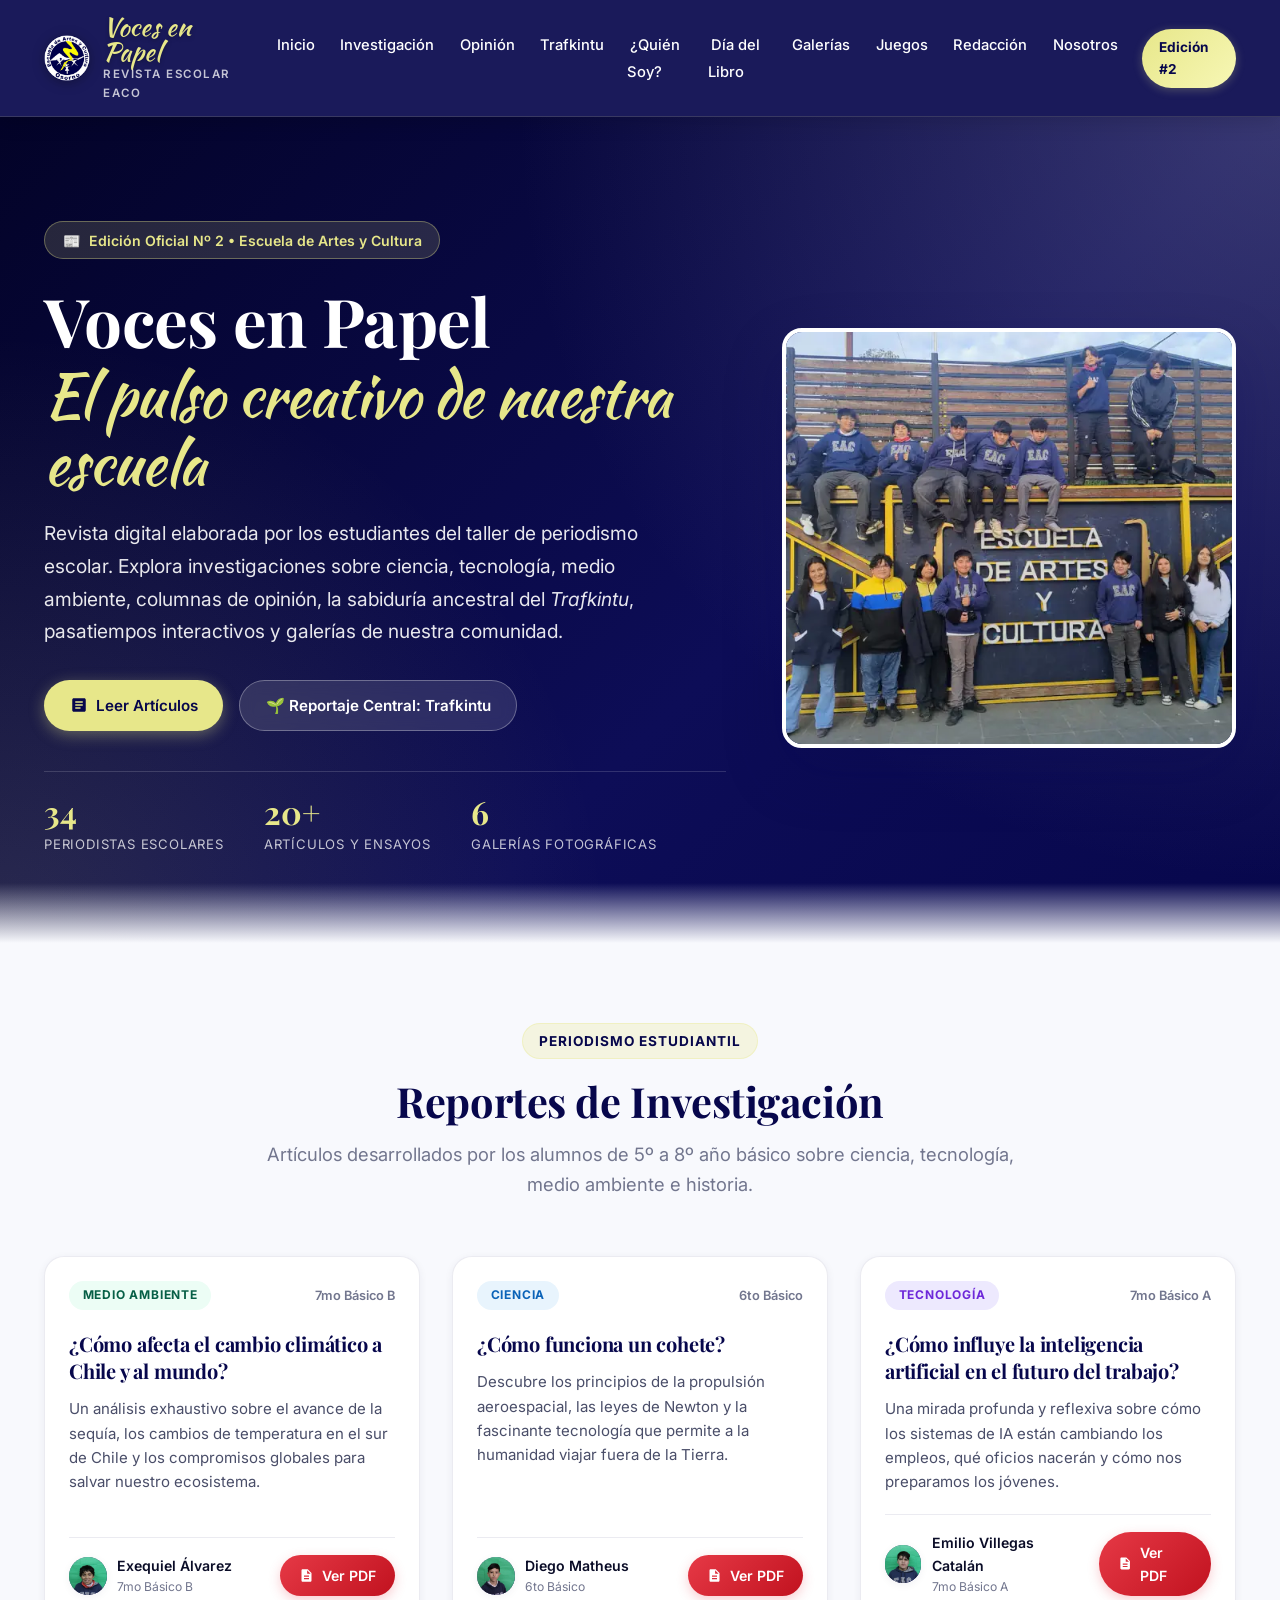
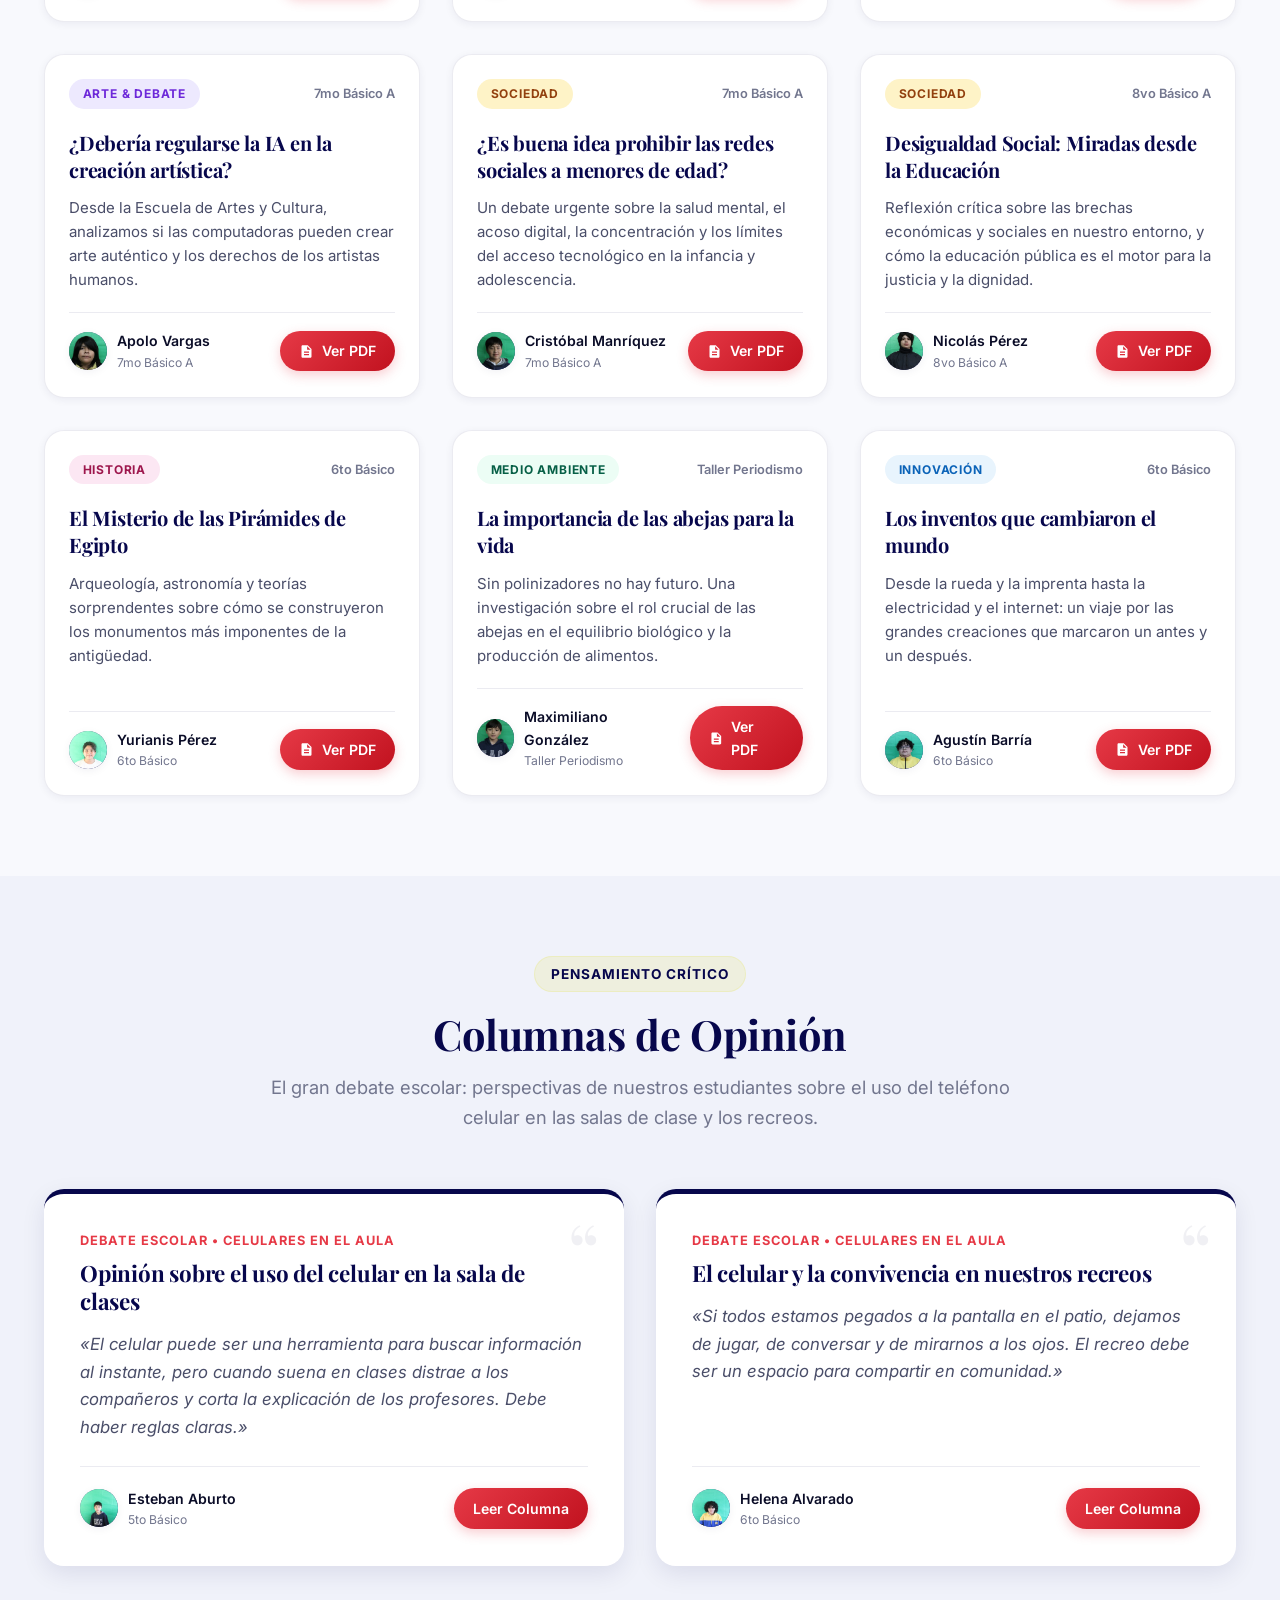
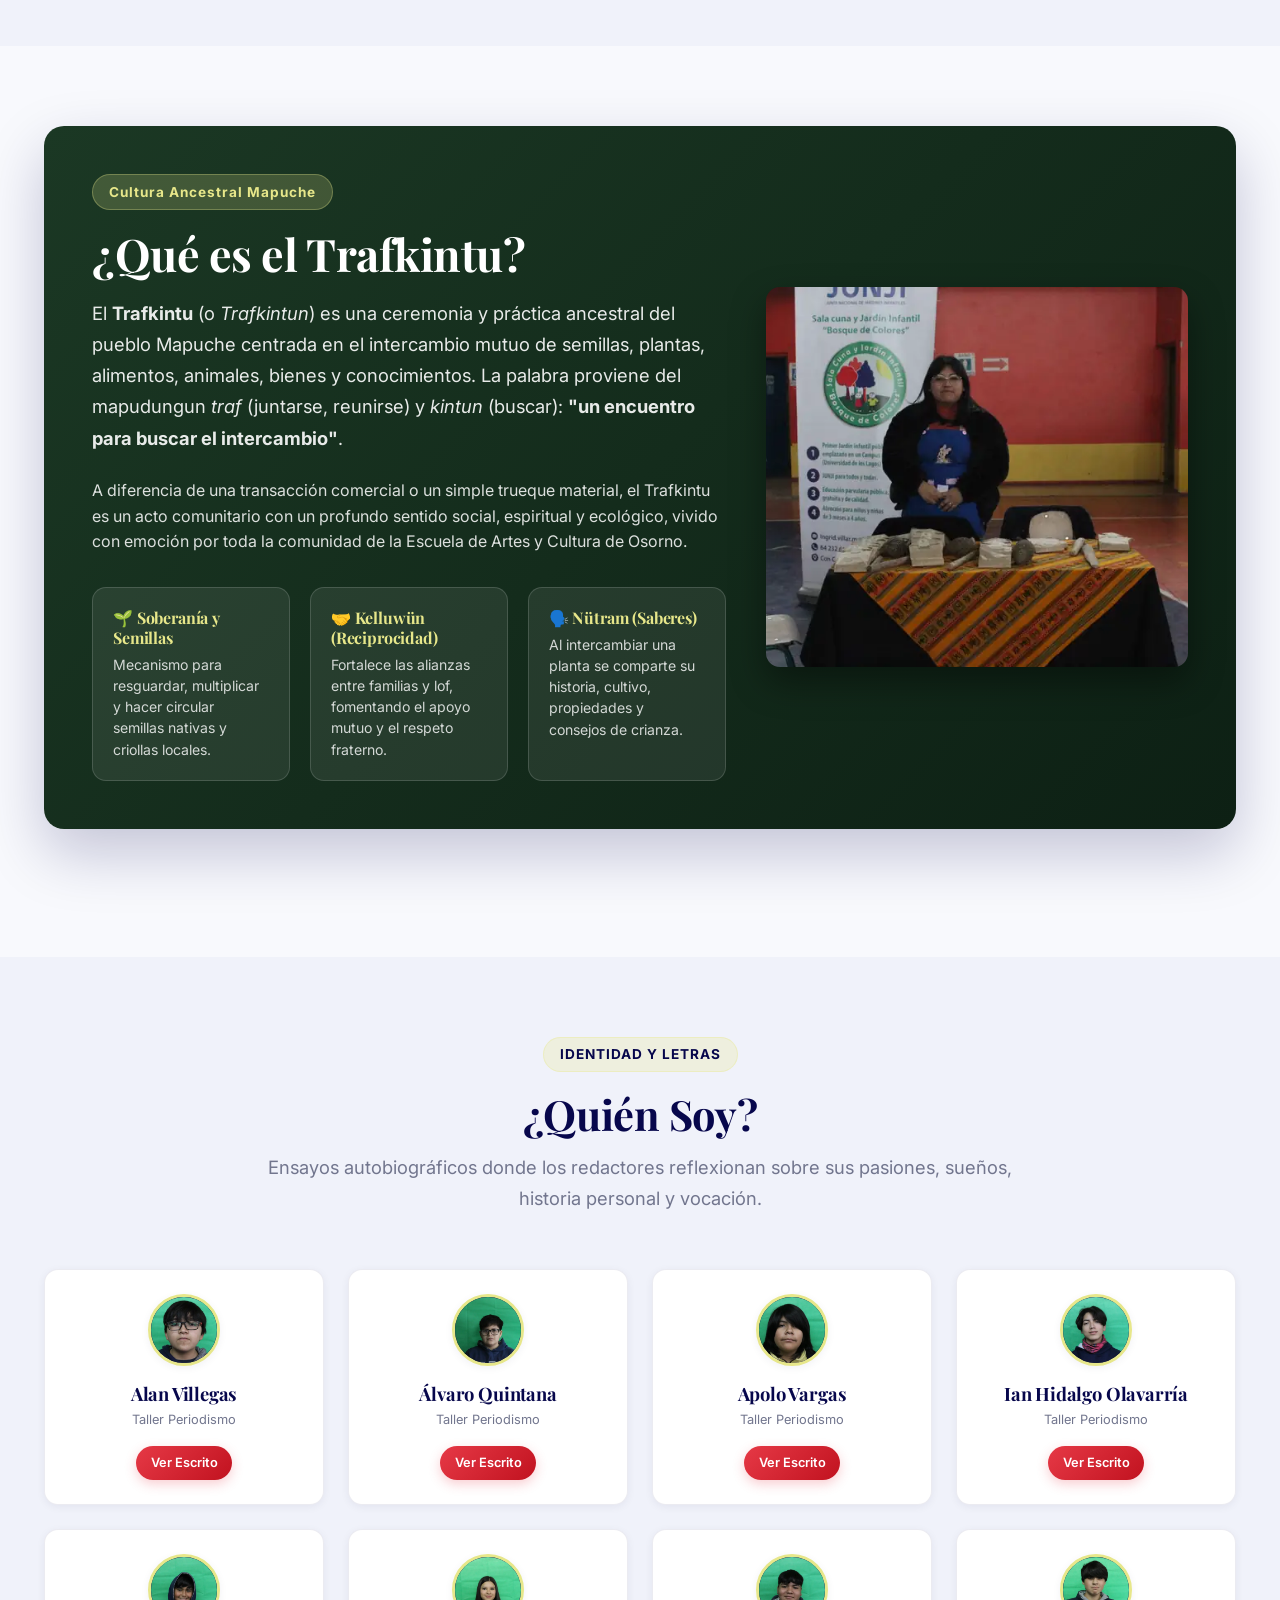
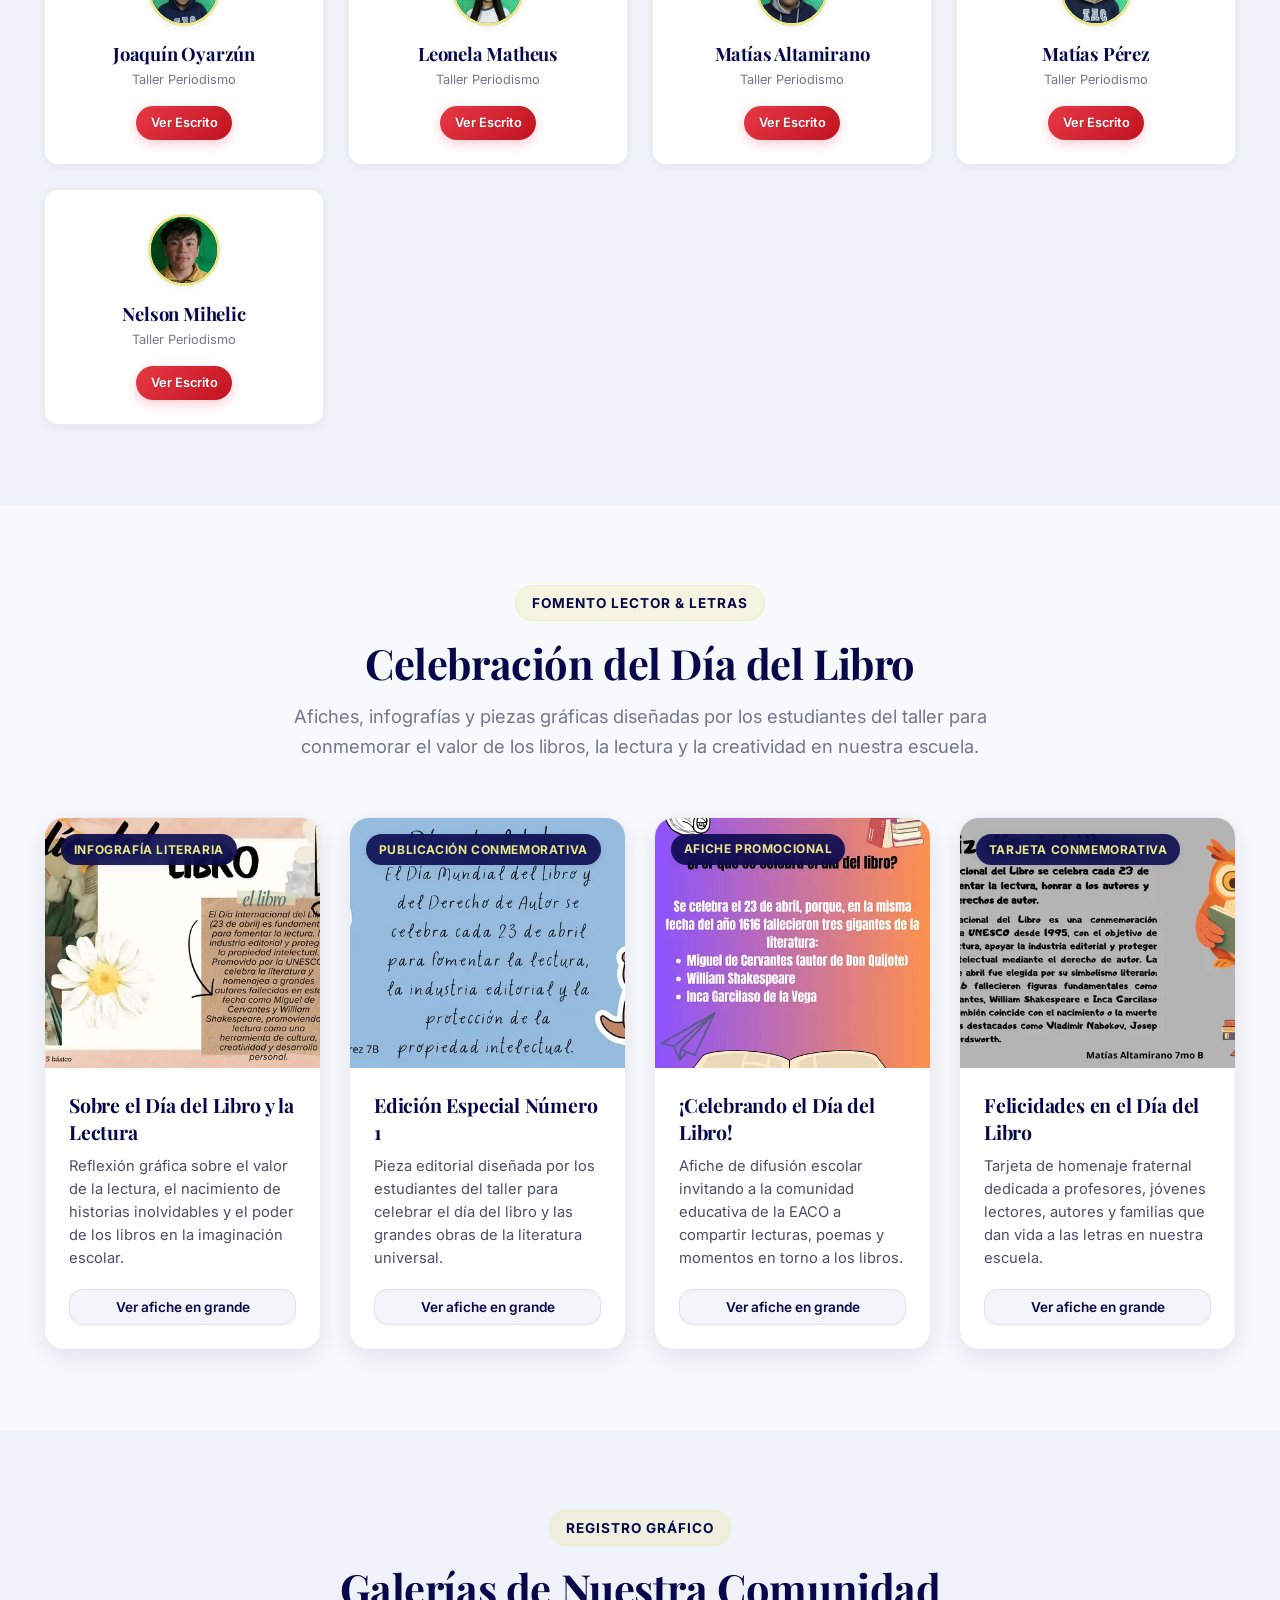
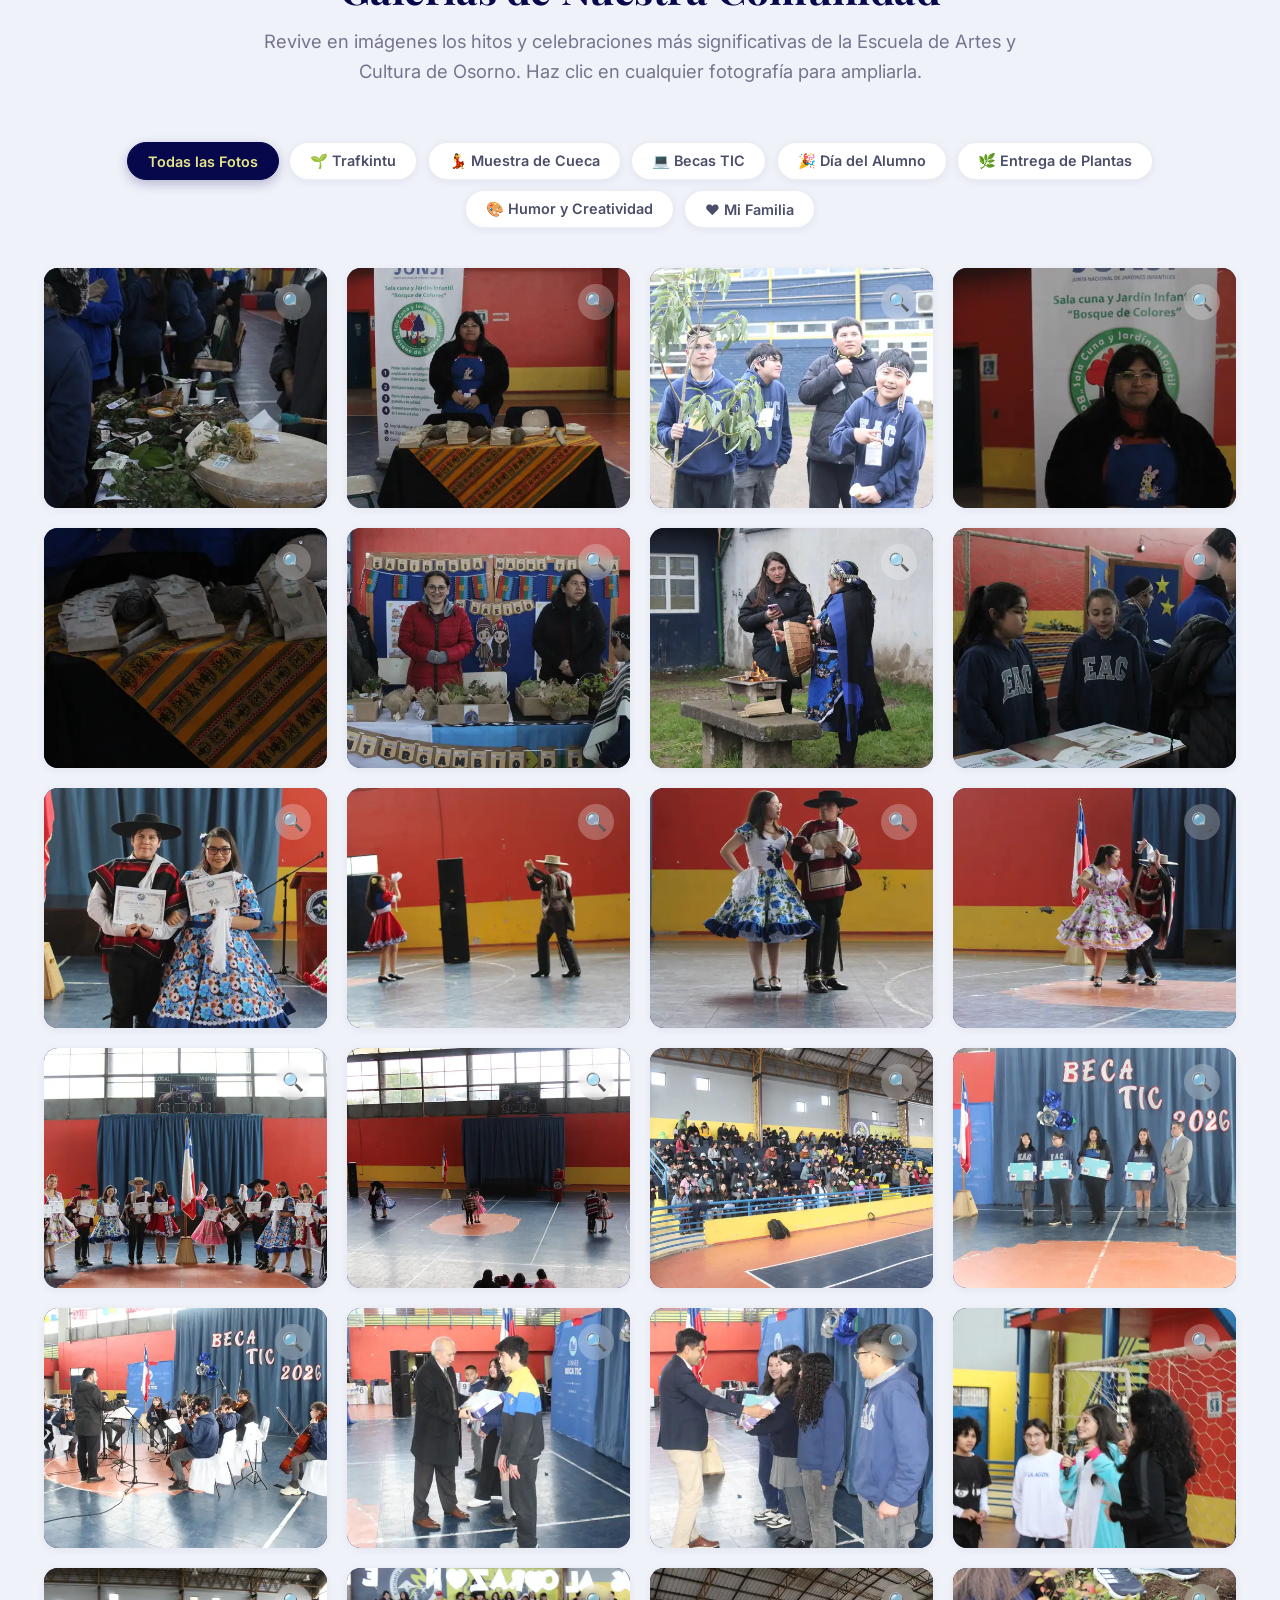
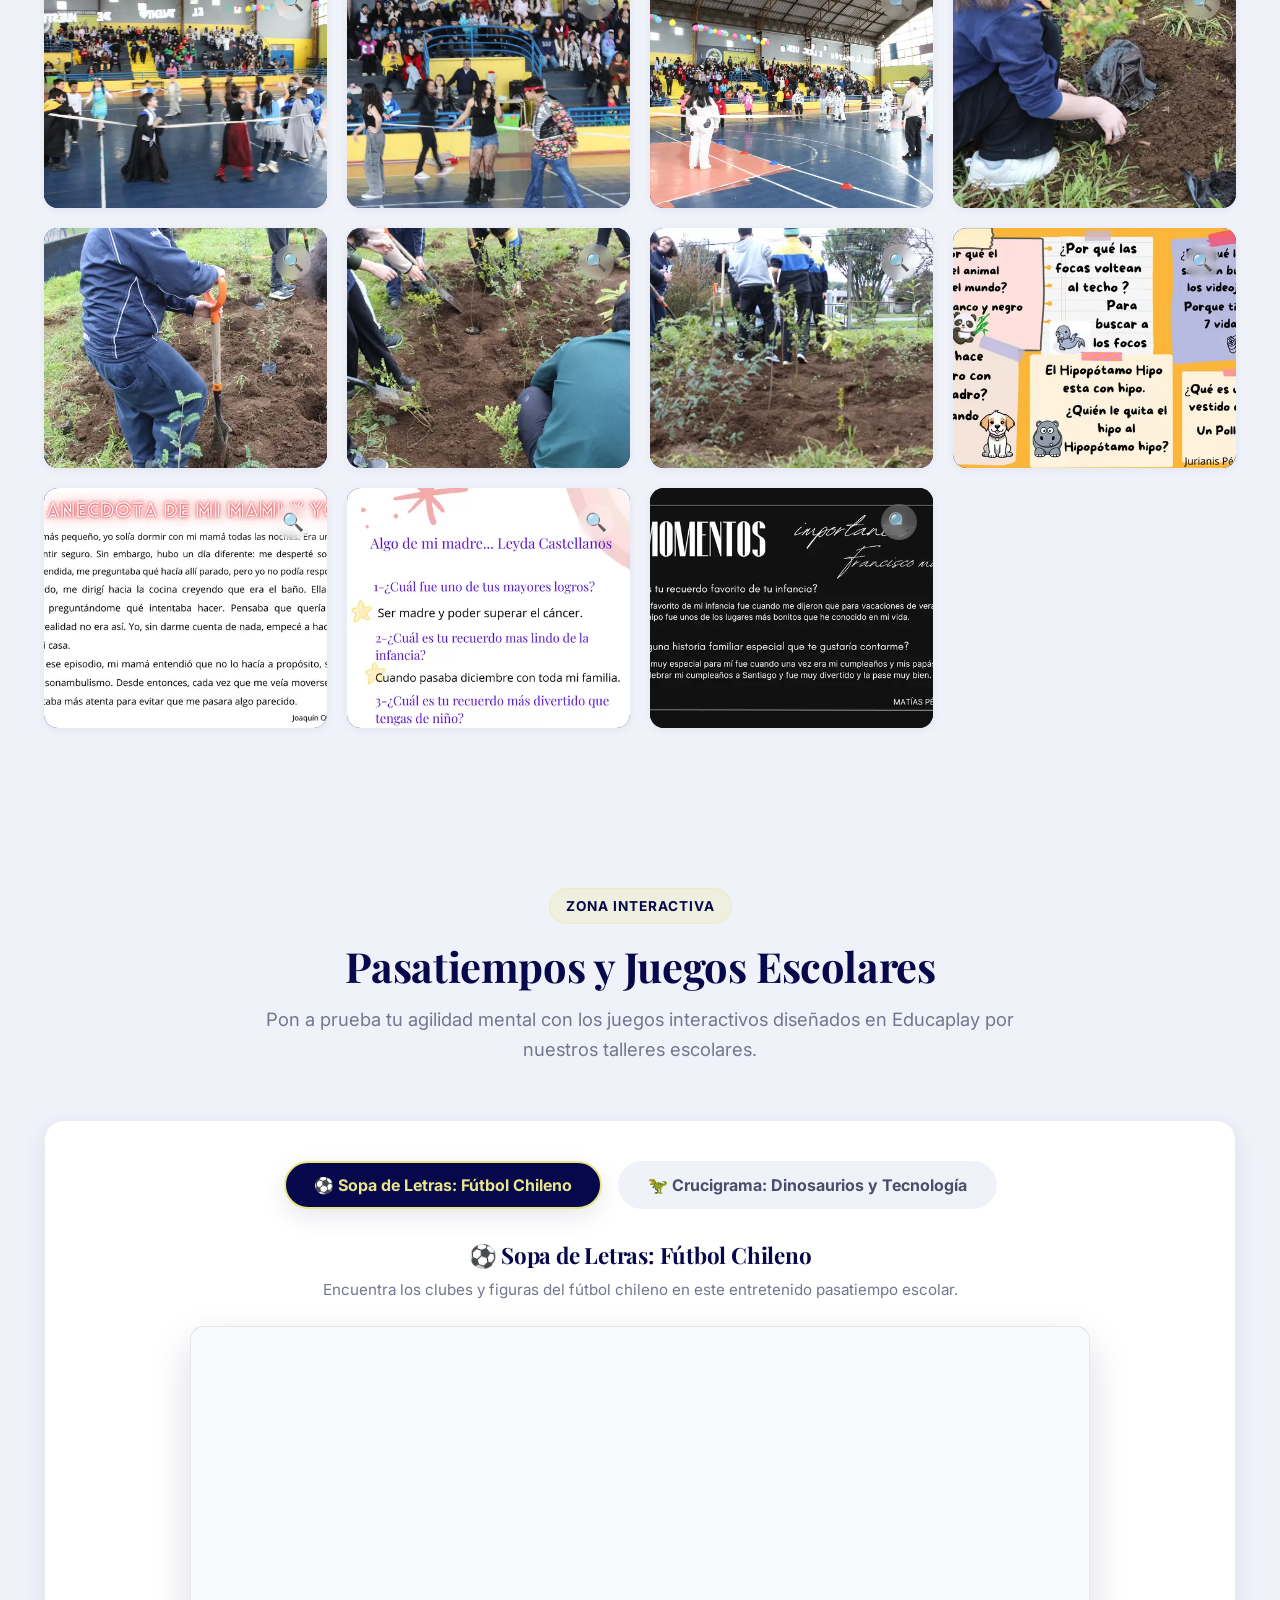
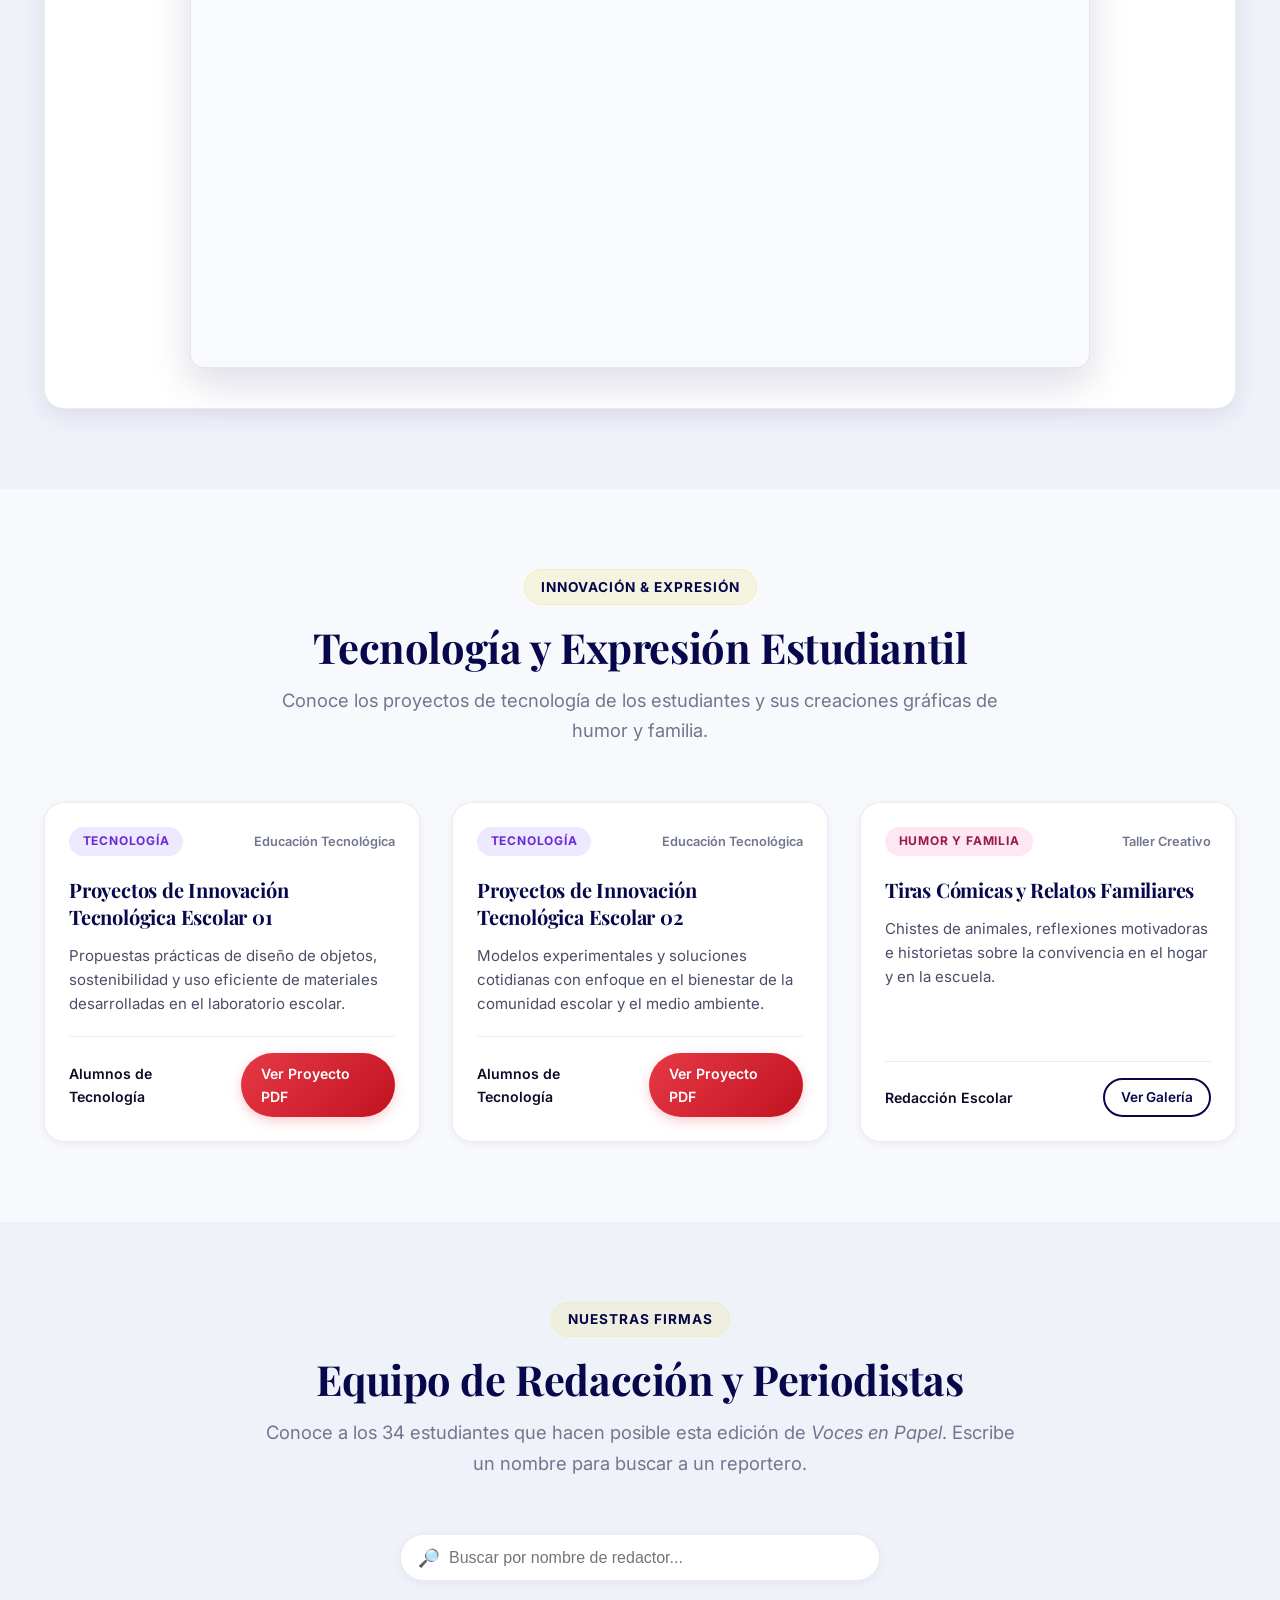
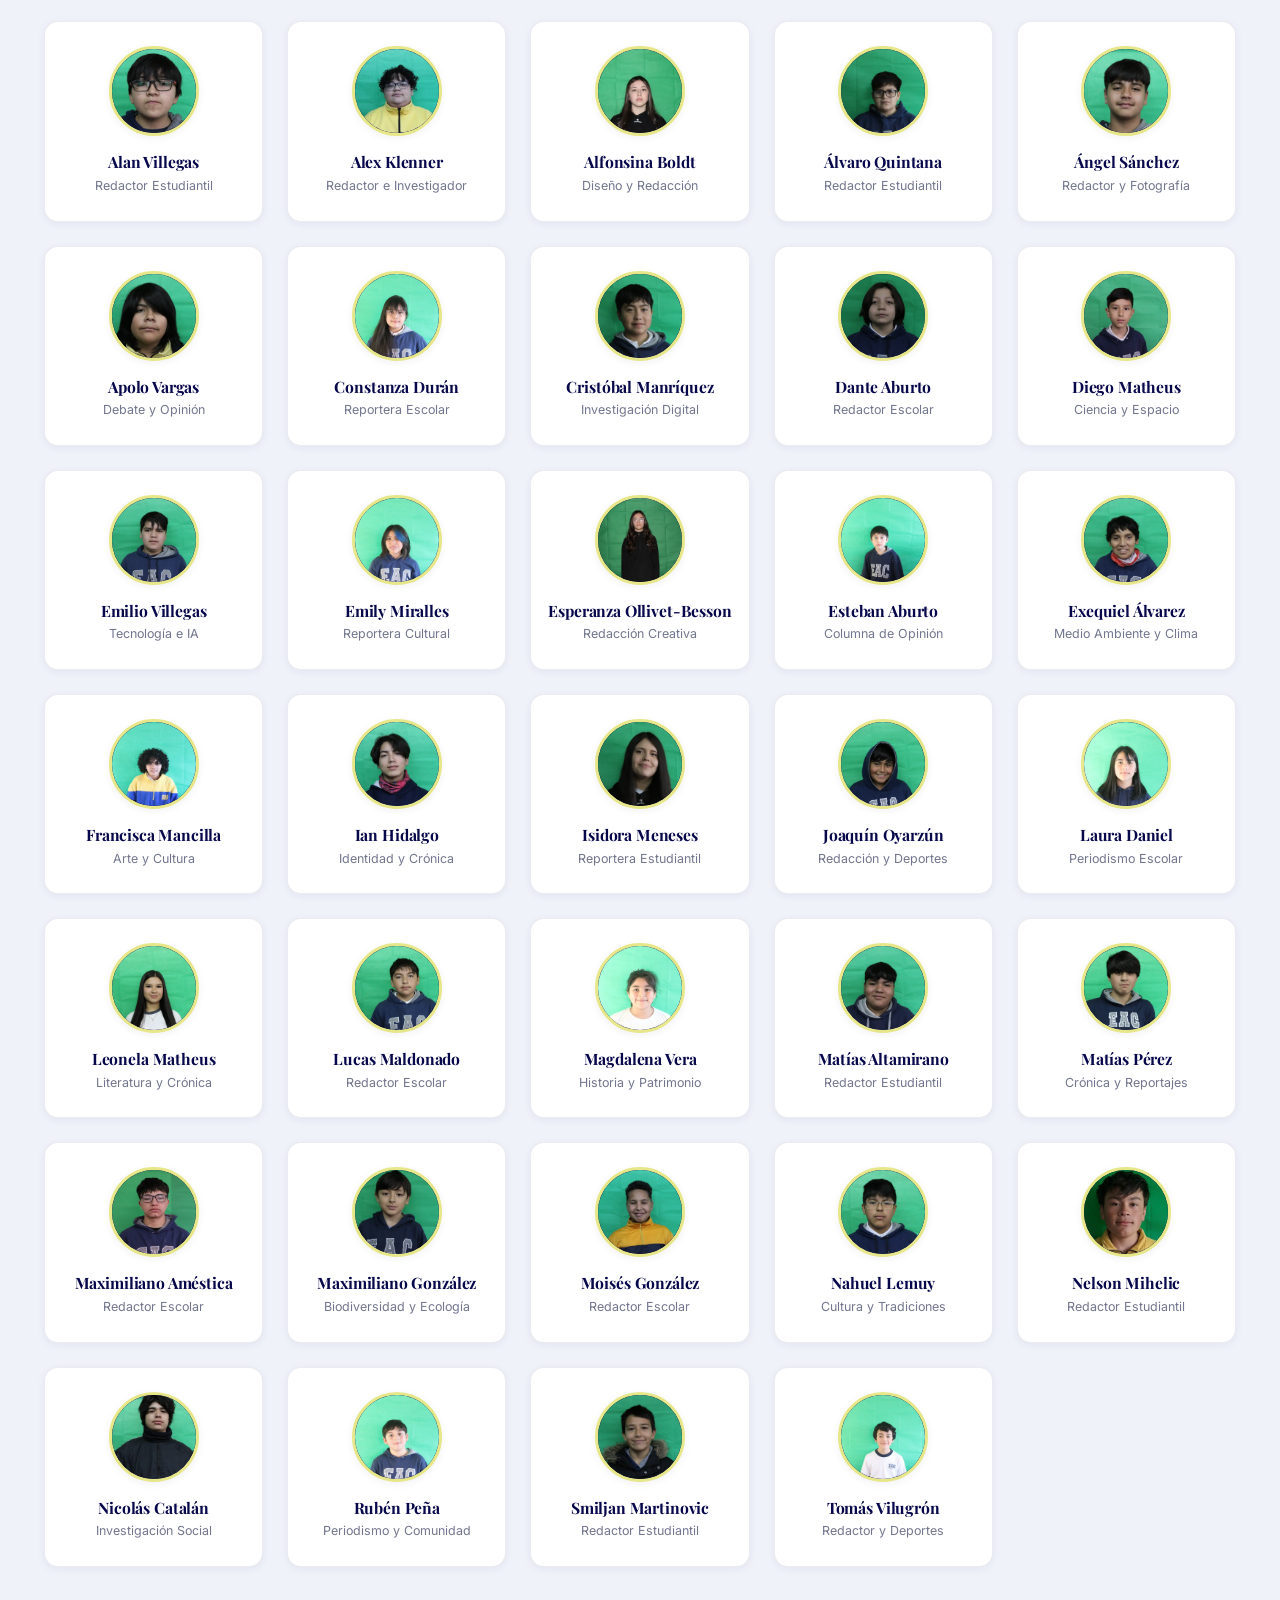
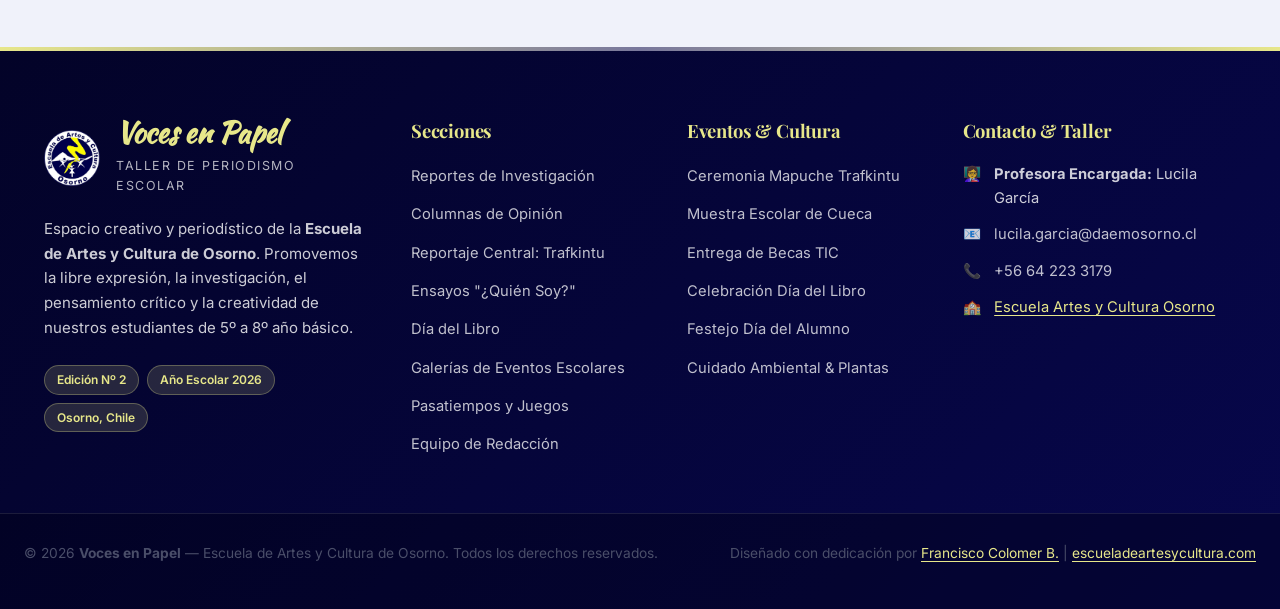
==== commit 74b6d0e4: "feat: add Nelson Mihelic to staff directory and update team count" ====
--- a/index.html
+++ b/index.html
@@ -110,7 +110,7 @@
                         </div>
                         <div class="hero-stats">
                             <div class="hero-stat-item">
-                                <span class="hero-stat-number">33</span>
+                                <span class="hero-stat-number">34</span>
                                 <span class="hero-stat-label">Periodistas Escolares</span>
                             </div>
                             <div class="hero-stat-item">
@@ -397,7 +397,7 @@
                 <header class="section-header">
                     <span class="section-tag">Nuestras Firmas</span>
                     <h2>Equipo de Redacción y Periodistas</h2>
-                    <p>Conoce a los 33 estudiantes que hacen posible esta edición de <em>Voces en Papel</em>. Escribe un nombre para buscar a un reportero.</p>
+                    <p>Conoce a los 34 estudiantes que hacen posible esta edición de <em>Voces en Papel</em>. Escribe un nombre para buscar a un reportero.</p>
                 </header>
 
                 <!-- Buscador de Redactores -->
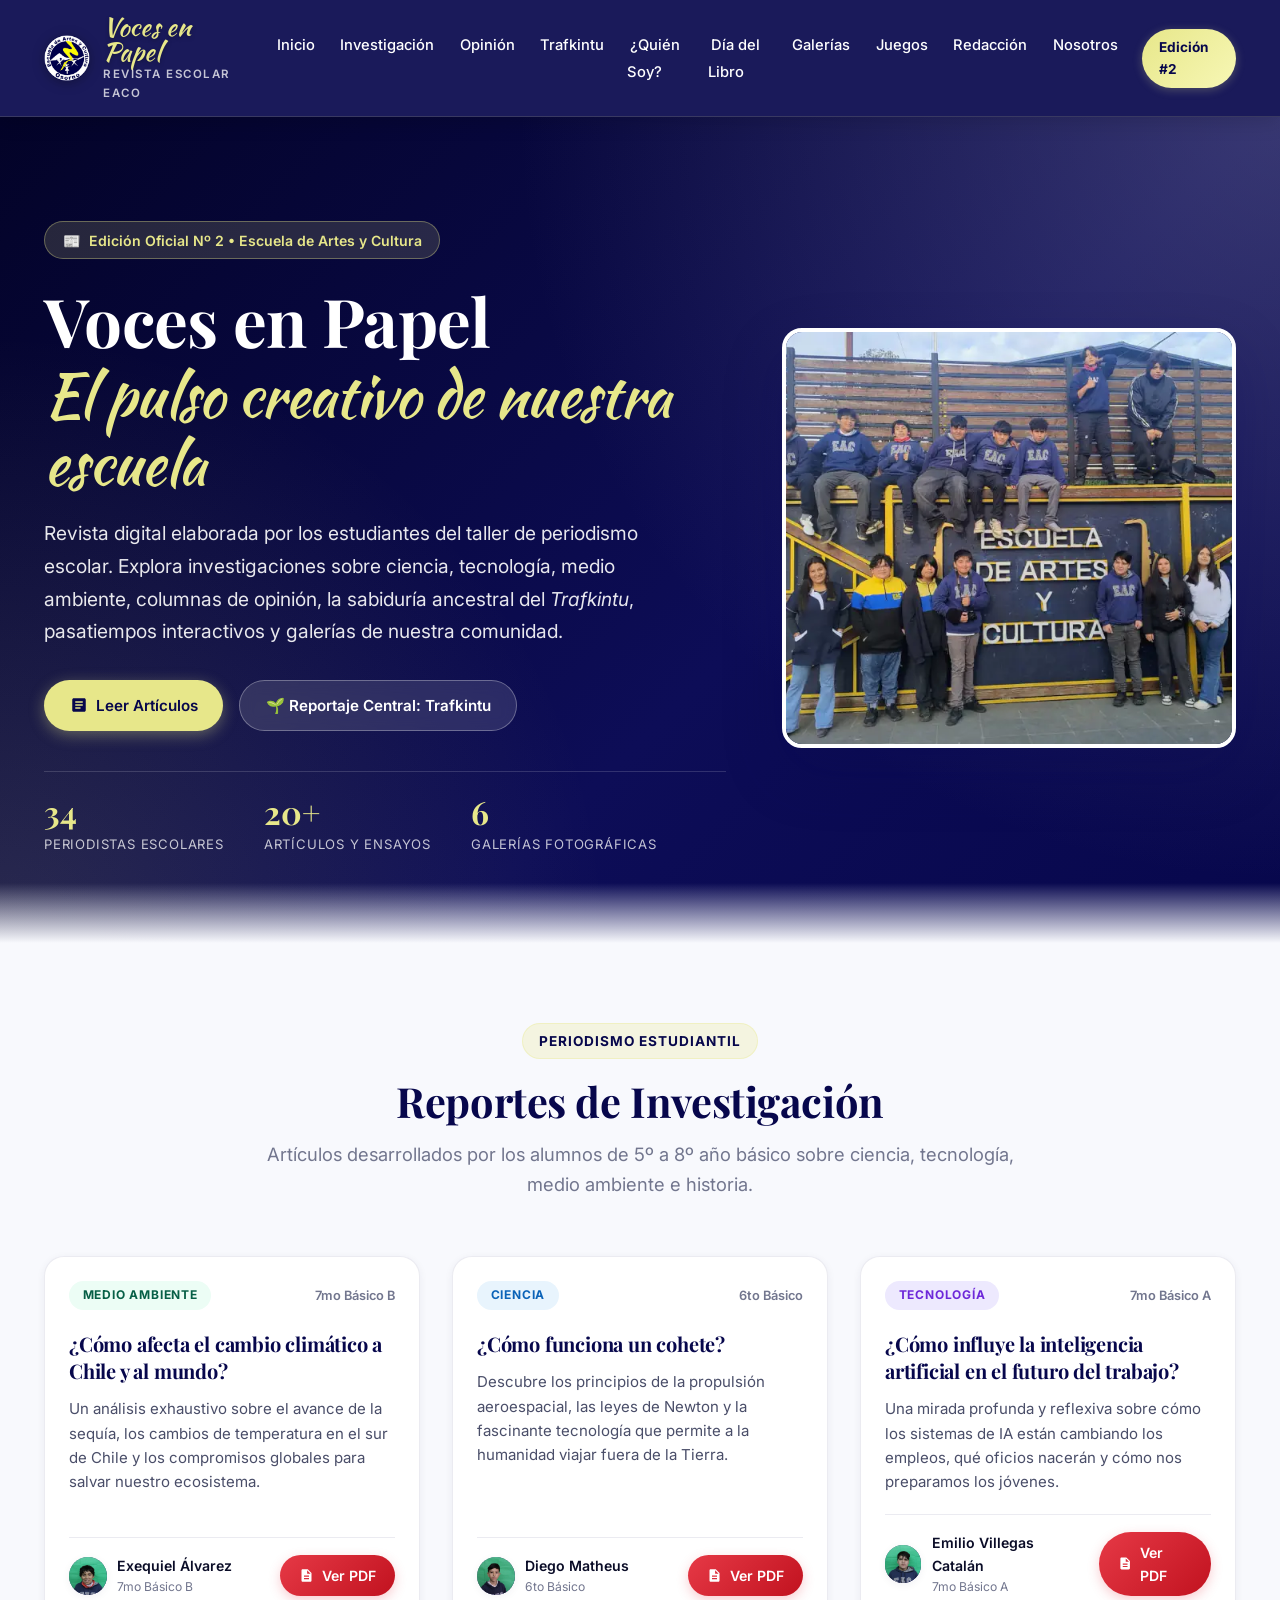
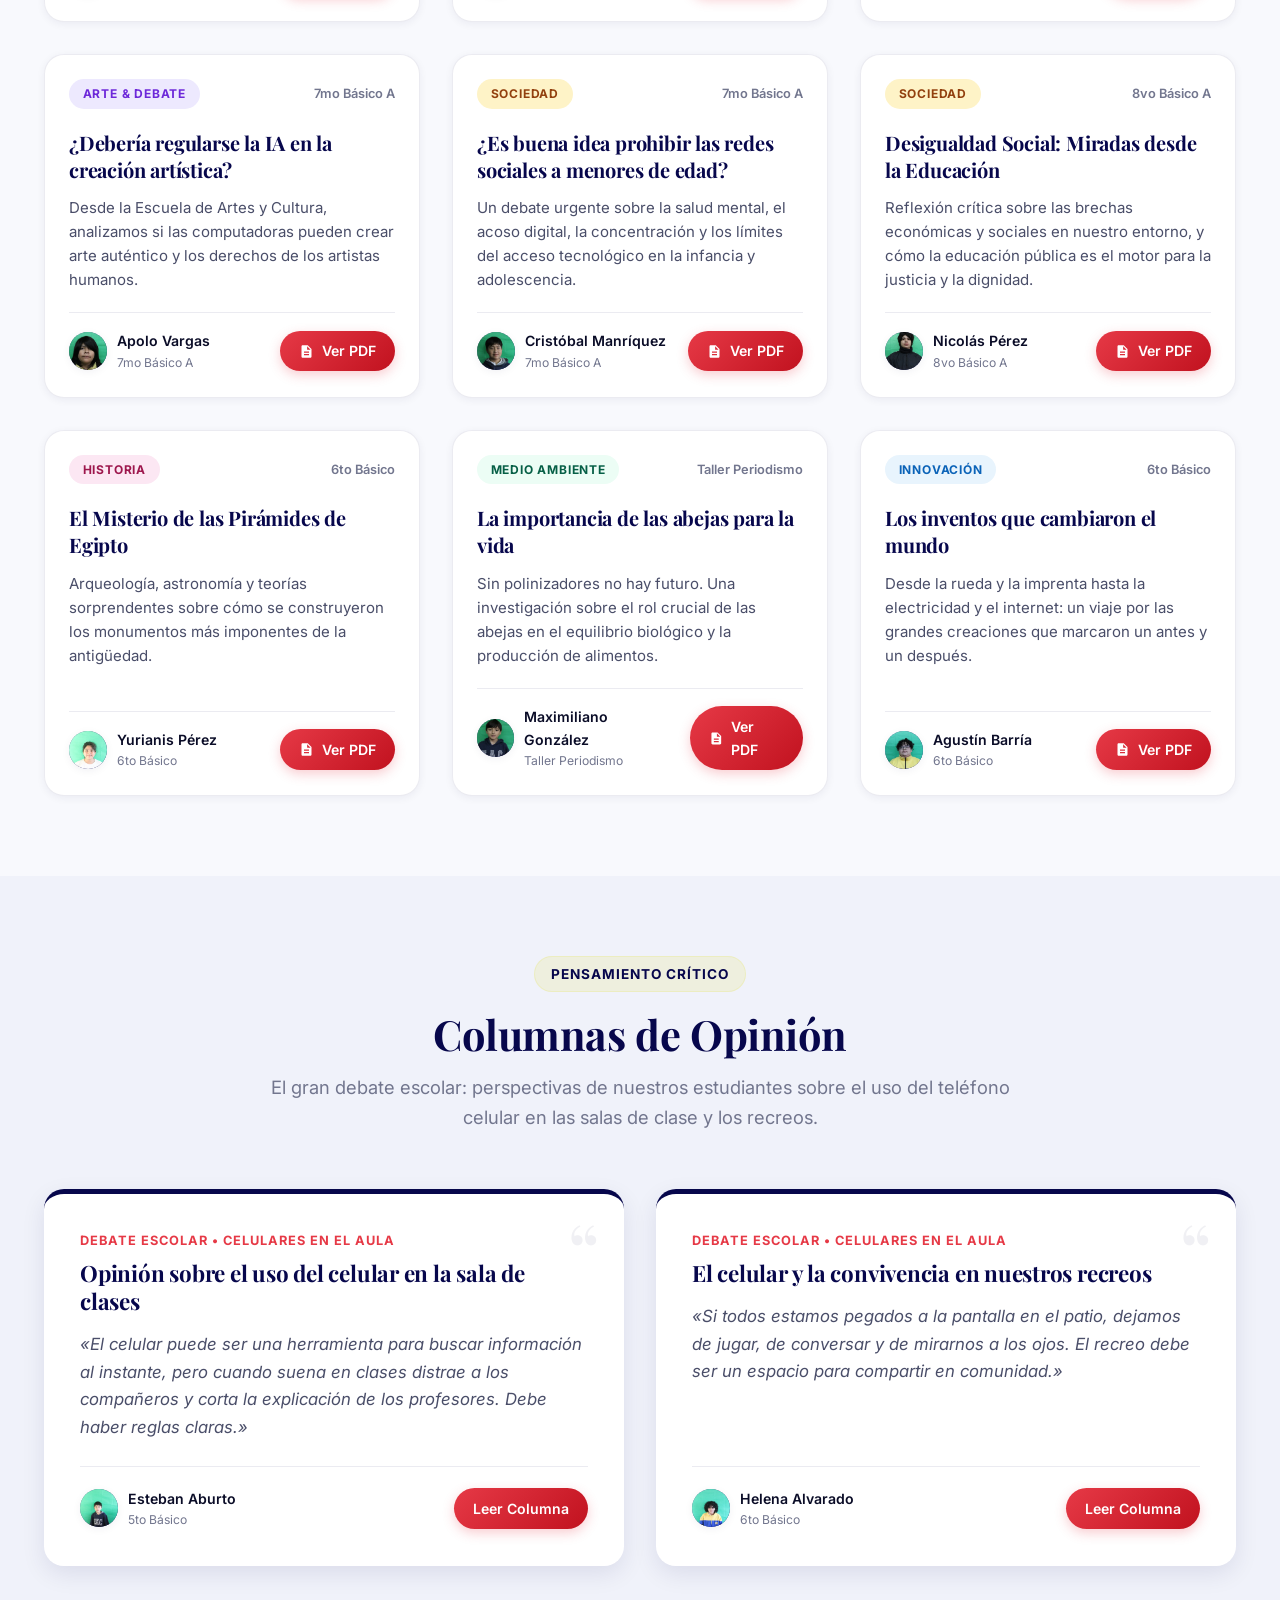
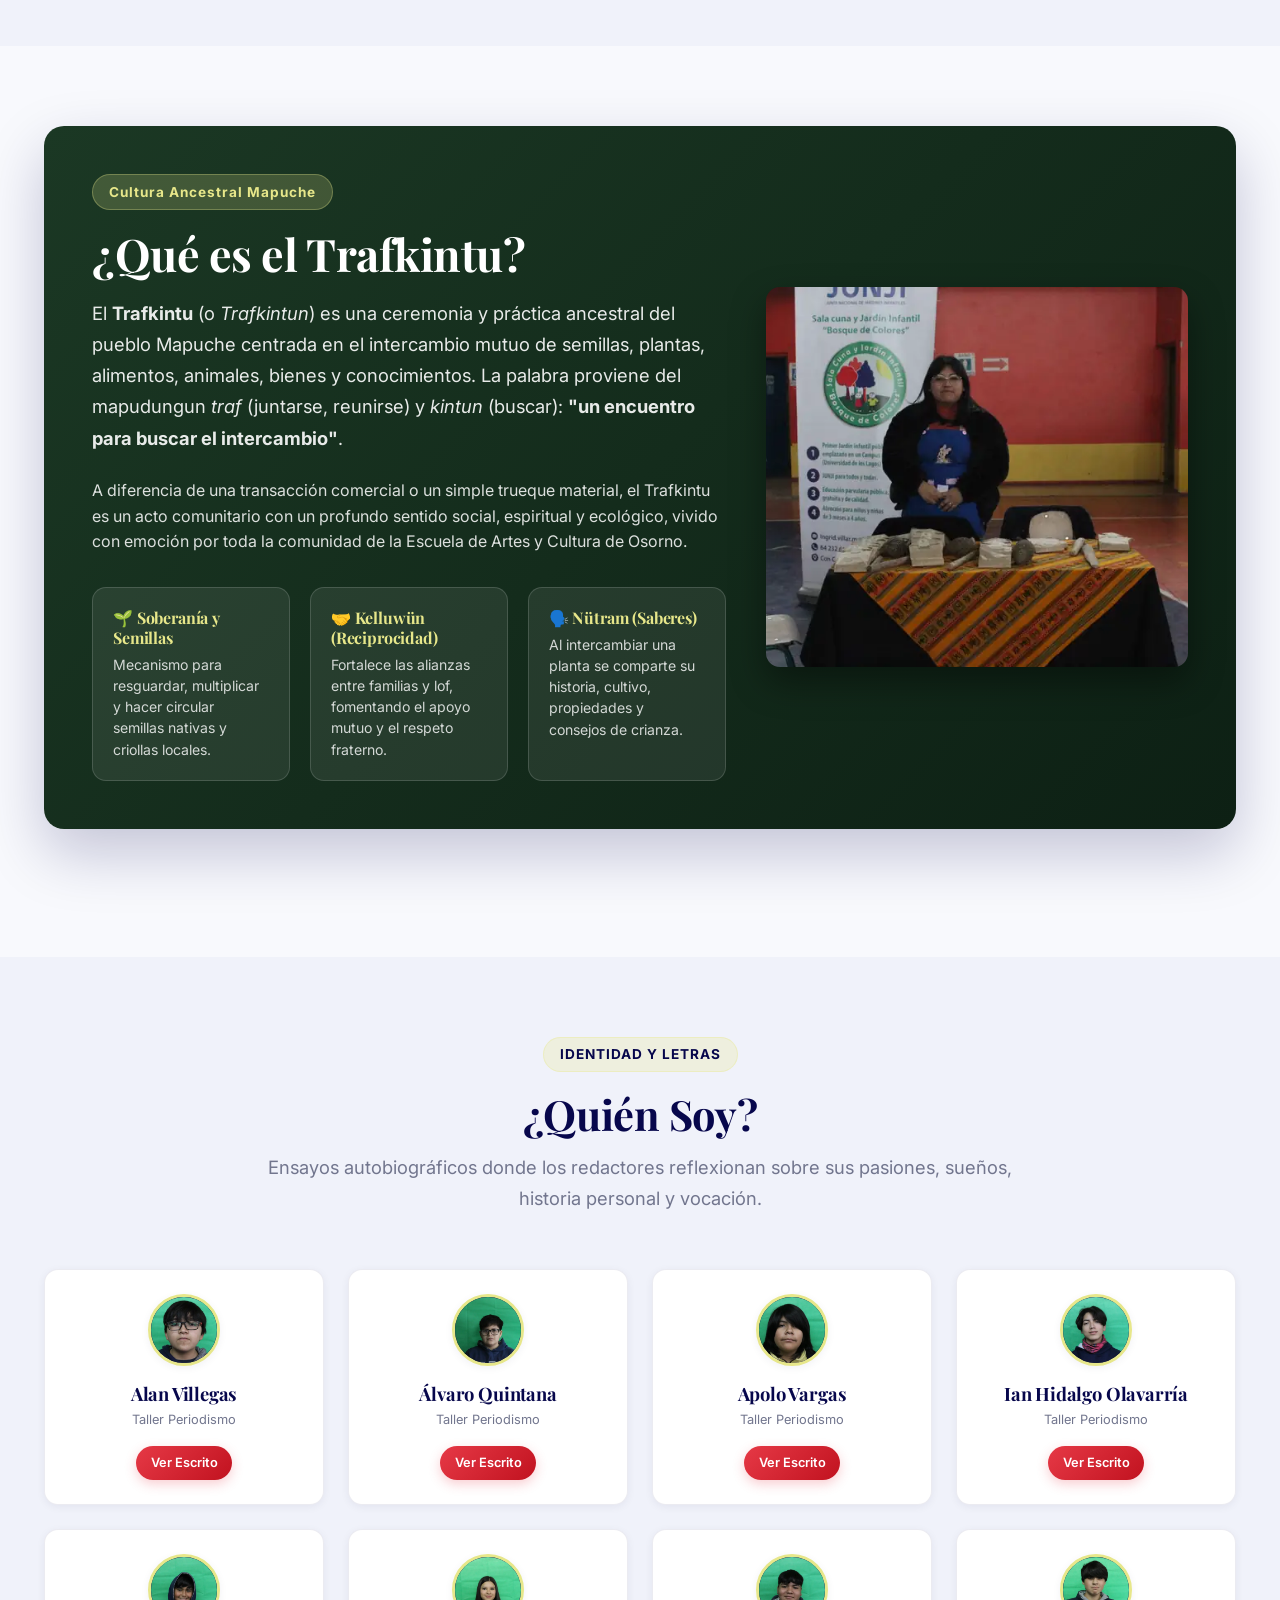
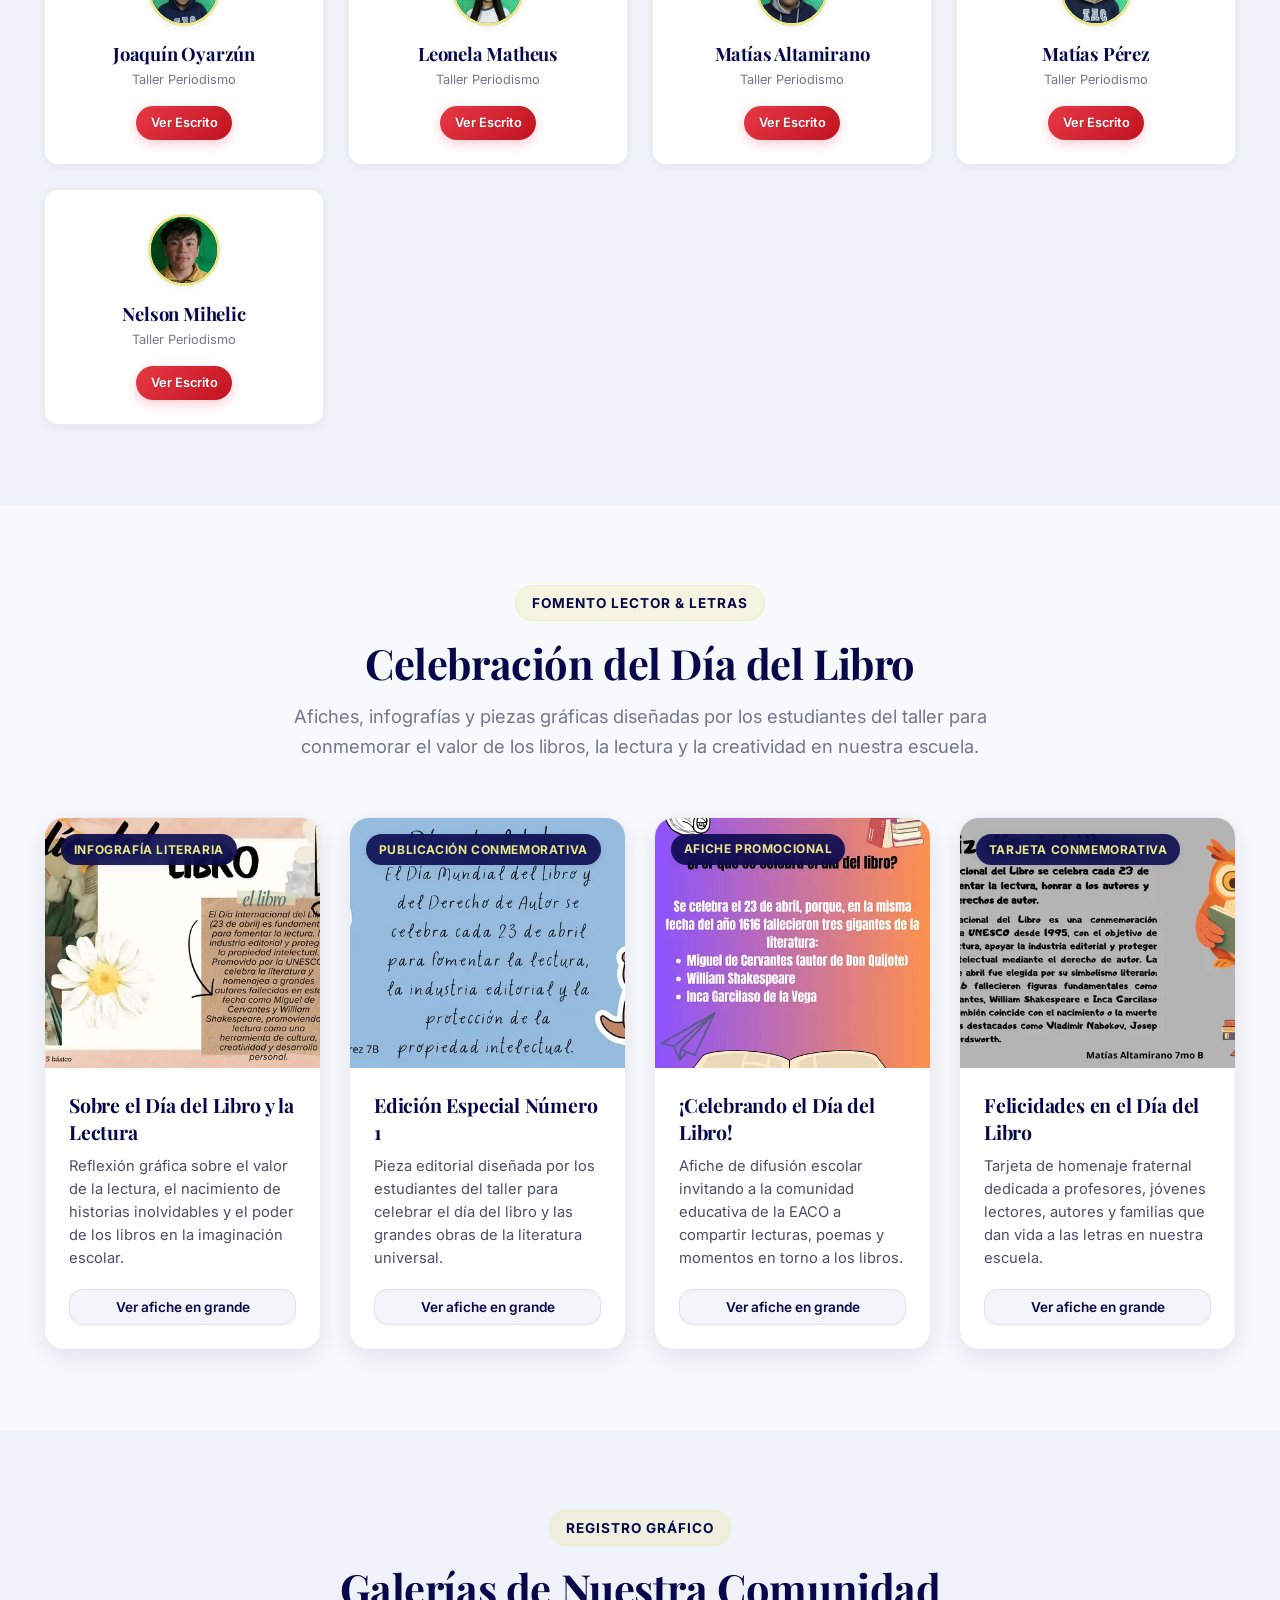
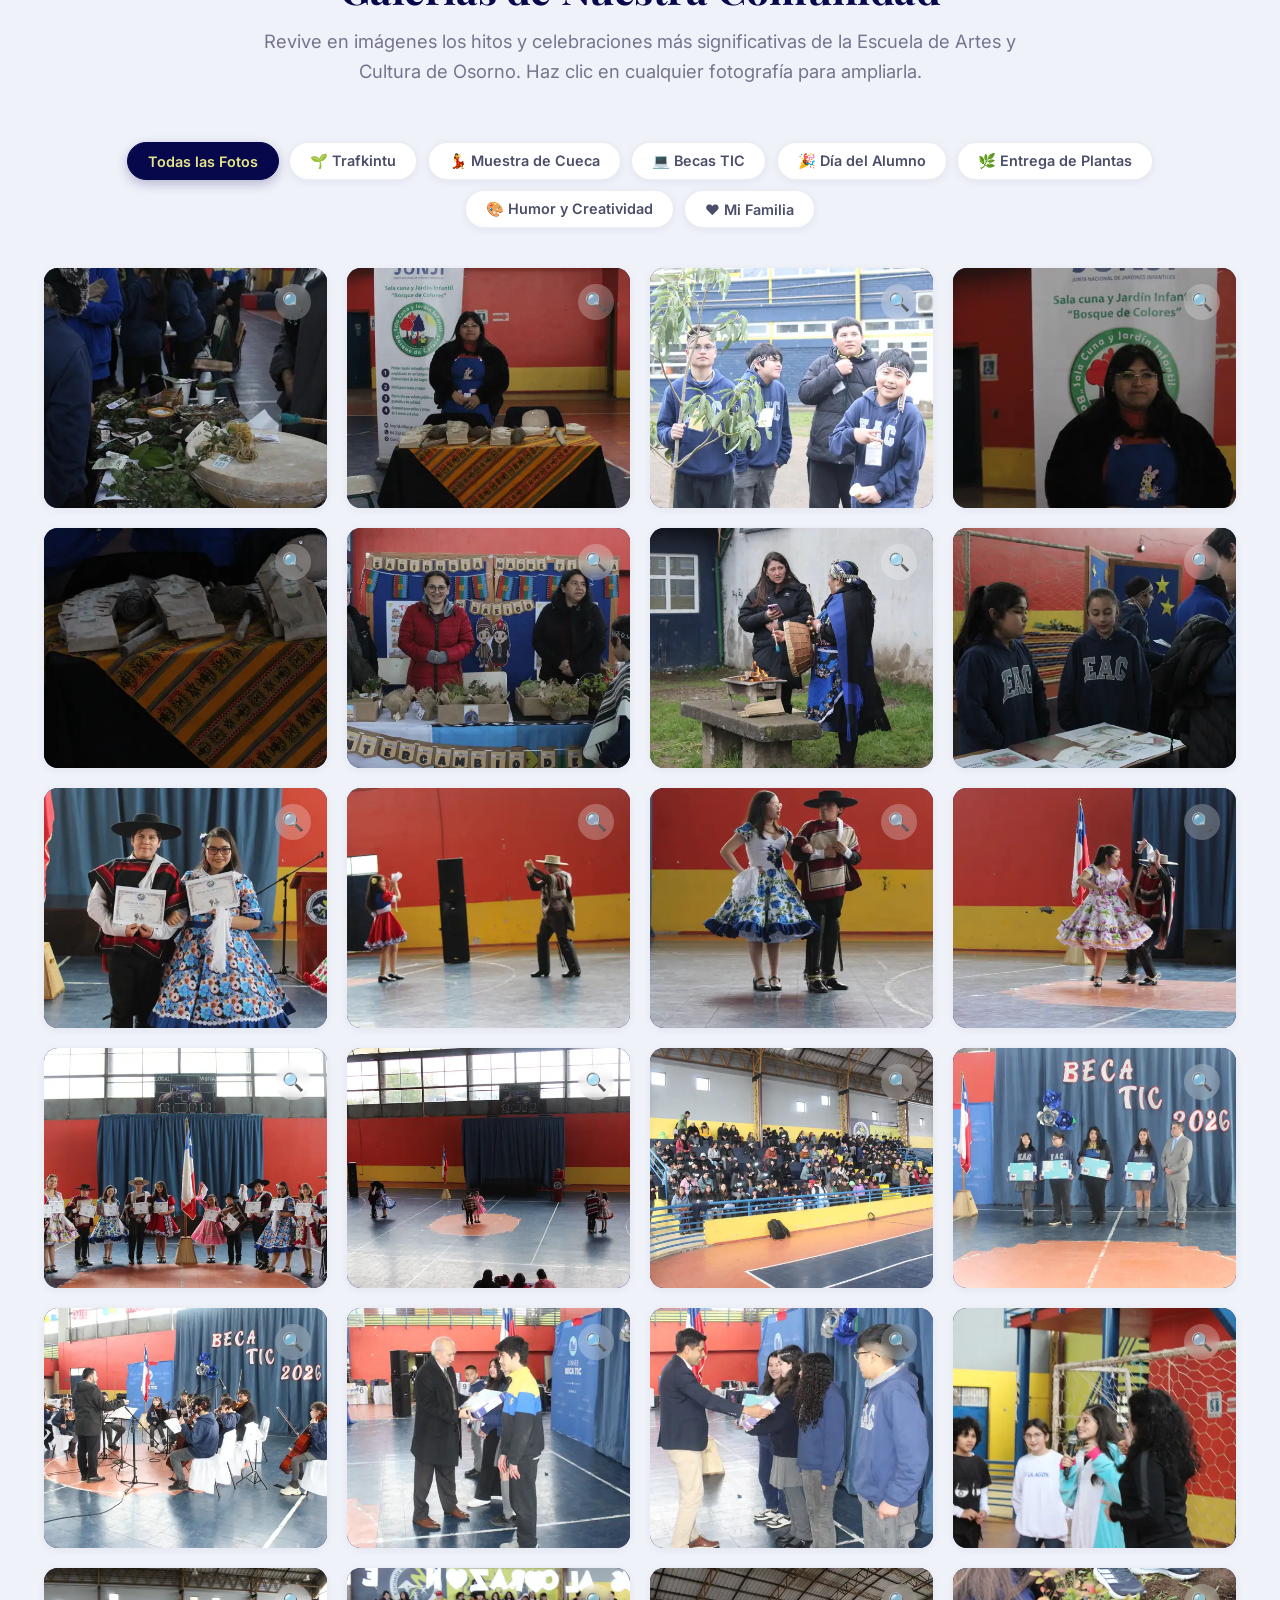
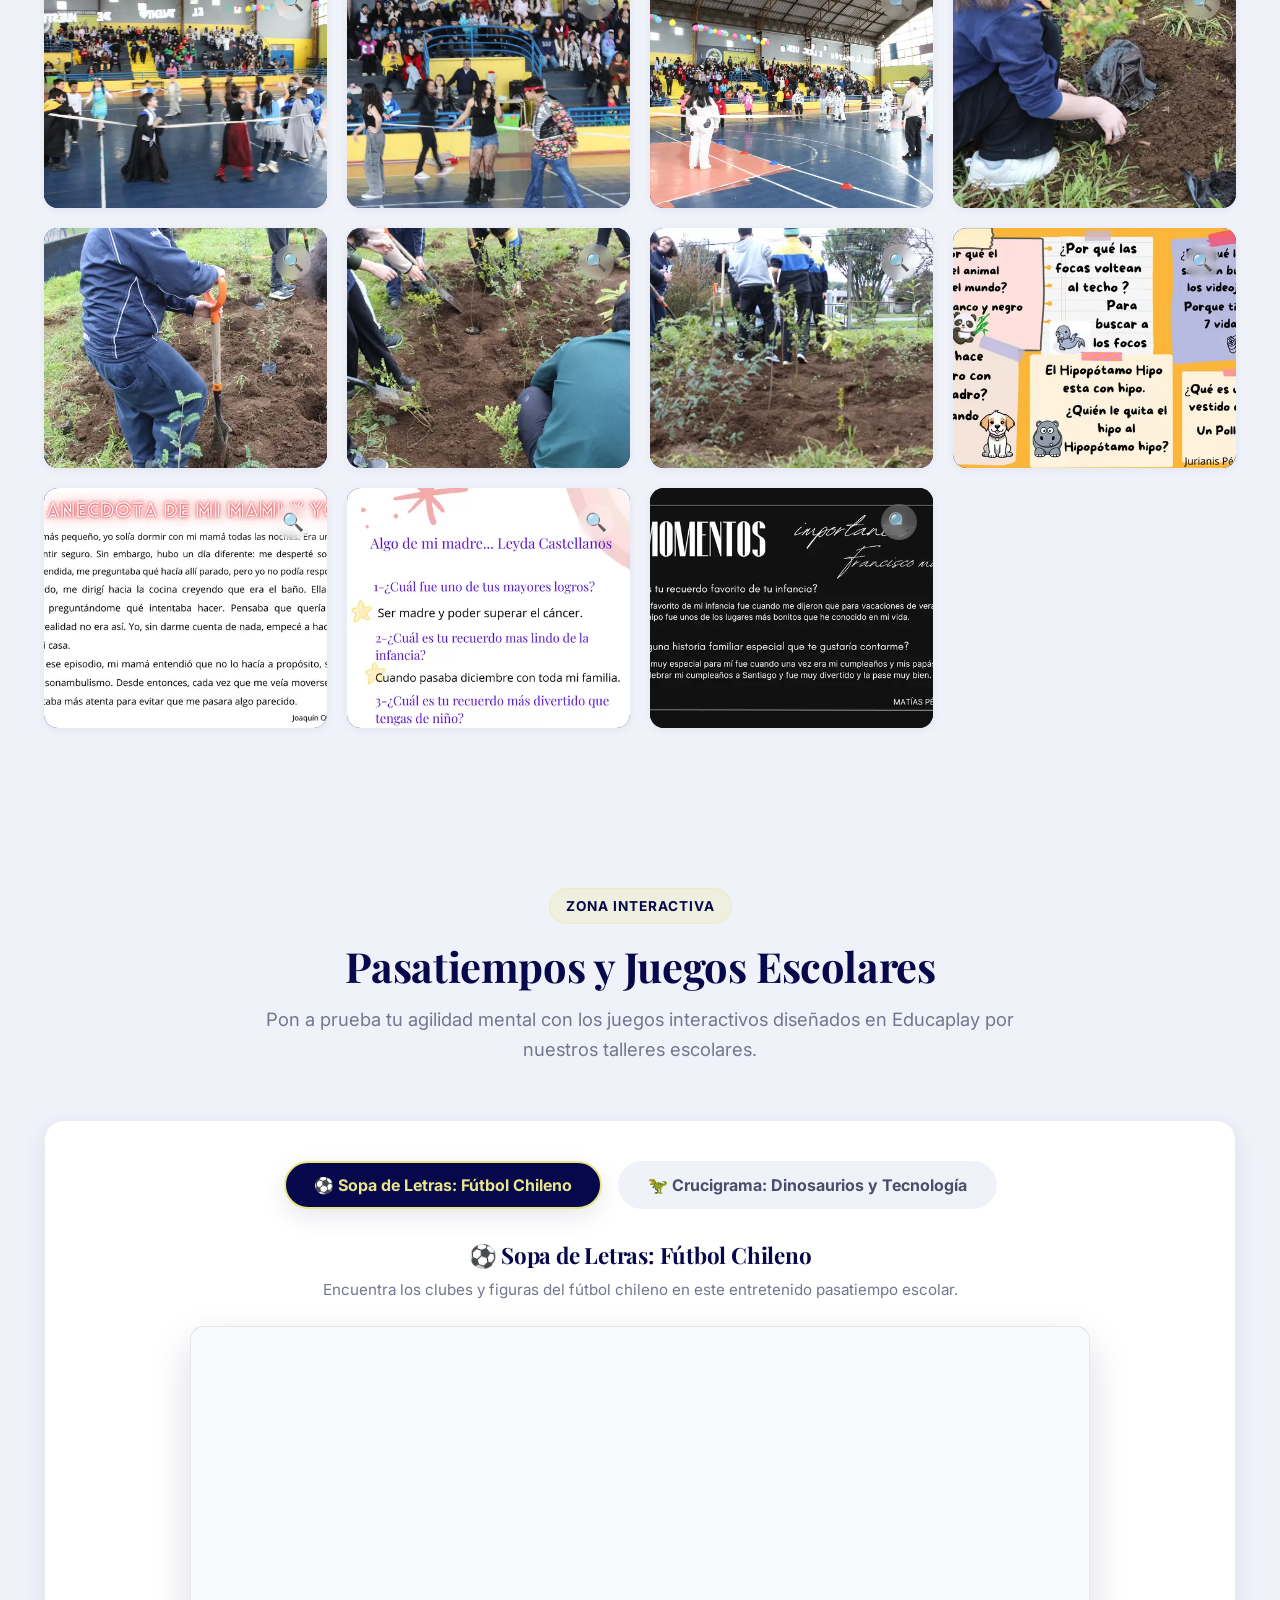
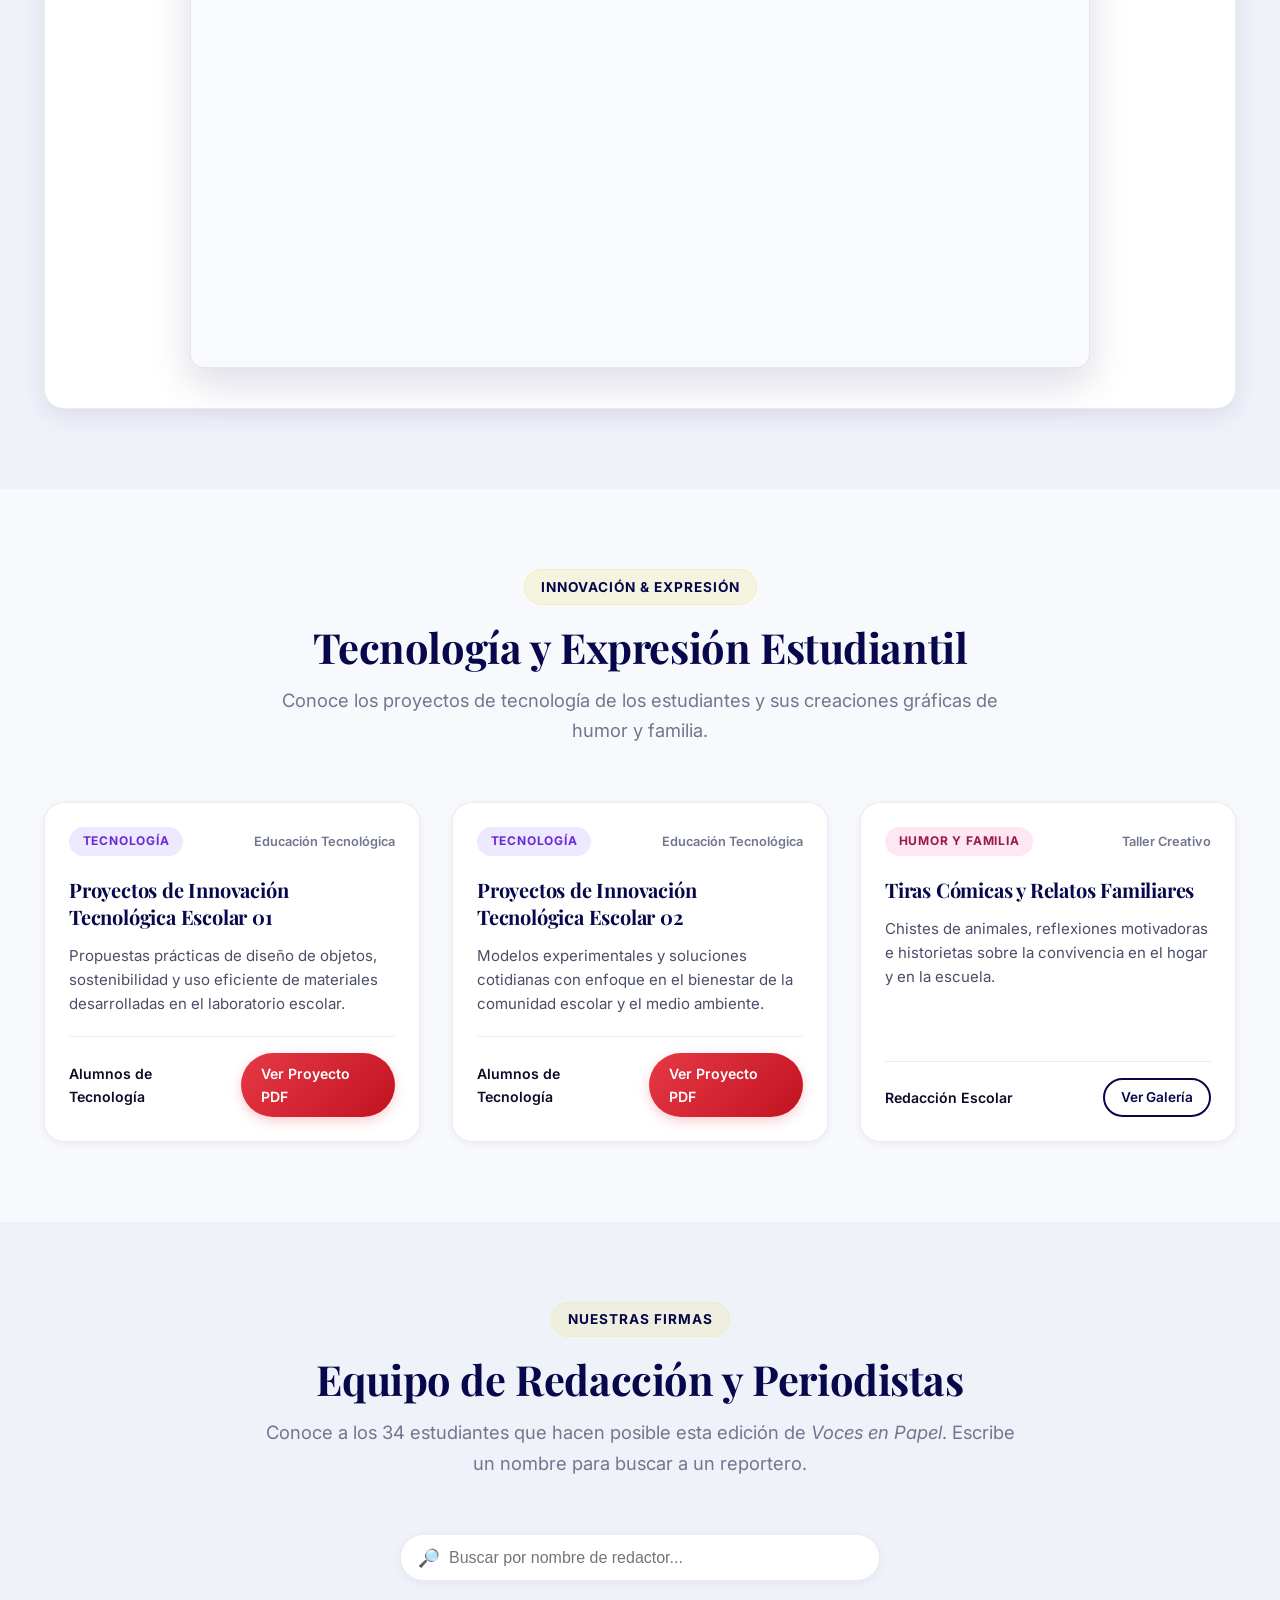
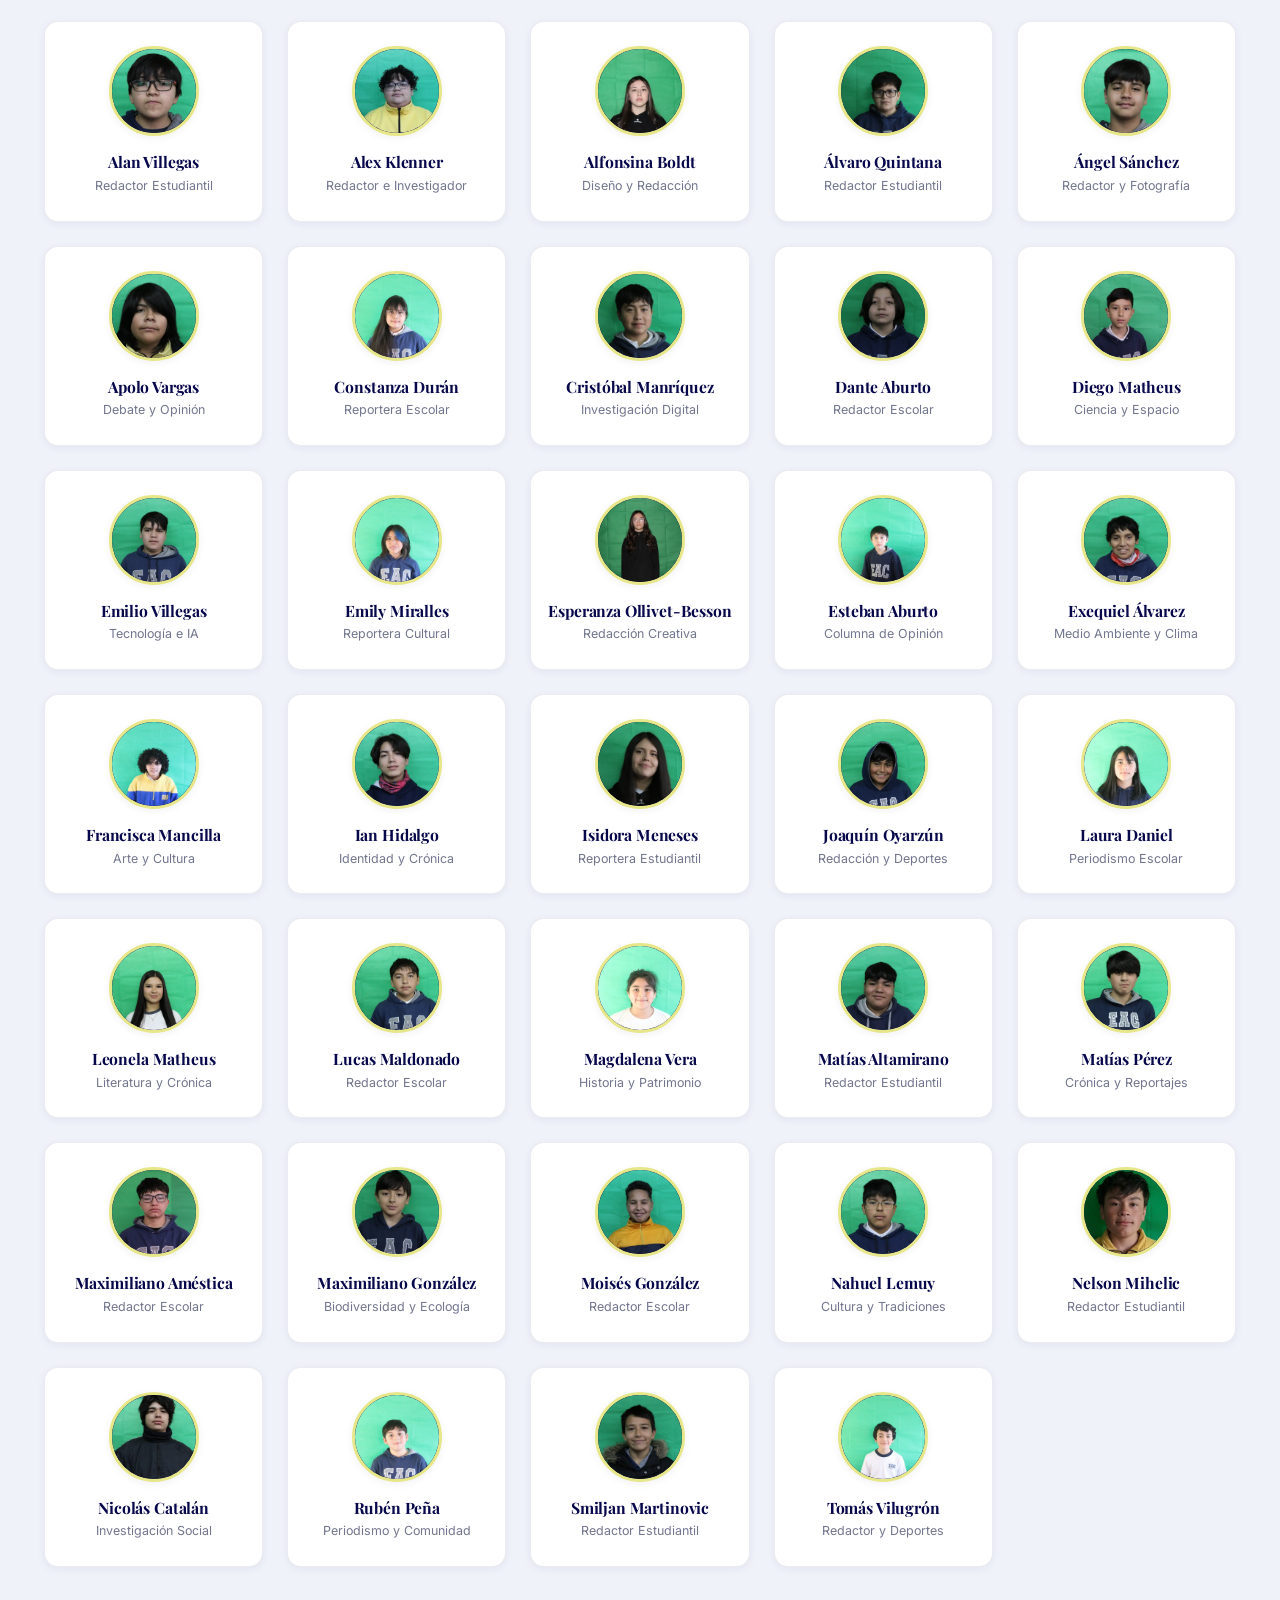
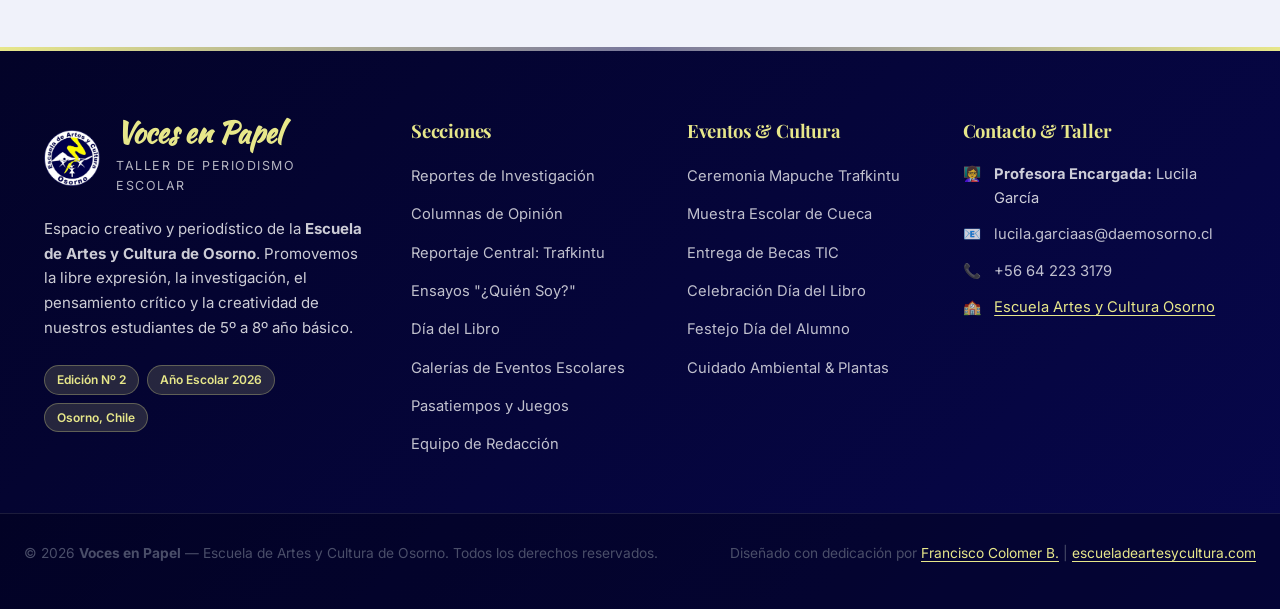
==== commit 1c491936: "style: format and wrap HTML markup for readability" ====
--- a/index.html
+++ b/index.html
@@ -7,12 +7,14 @@
     <meta name="description"
         content="Voces en Papel - Revista escolar de la Escuela de Artes y Cultura de Osorno. Edición #2 con reportes de investigación, opinión, ceremonia de Trafkintu, pasatiempos y galerías fotográficas.">
     <meta name="author" content="Taller de Periodismo Escolar - Escuela de Artes y Cultura">
-    <meta name="keywords" content="revista escolar, voces en papel, osorno, escuela de artes y cultura, trafkintu, periodismo escolar, educaplay">
+    <meta name="keywords"
+        content="revista escolar, voces en papel, osorno, escuela de artes y cultura, trafkintu, periodismo escolar, educaplay">
 
     <!-- Open Graph / Redes Sociales -->
     <meta property="og:type" content="website">
     <meta property="og:title" content="Voces en Papel | Revista Escolar EACO">
-    <meta property="og:description" content="Historias, investigaciones y creatividad de los estudiantes de la Escuela de Artes y Cultura de Osorno.">
+    <meta property="og:description"
+        content="Historias, investigaciones y creatividad de los estudiantes de la Escuela de Artes y Cultura de Osorno.">
     <meta property="og:image" content="assets/img/Logo.png">
 
     <title>Voces en Papel | Revista Escolar — Escuela de Artes y Cultura de Osorno</title>
@@ -96,12 +98,16 @@
                         </h1>
                         <p>
                             Revista digital elaborada por los estudiantes del taller de periodismo escolar.
-                            Explora investigaciones sobre ciencia, tecnología, medio ambiente, columnas de opinión, 
-                            la sabiduría ancestral del <em>Trafkintu</em>, pasatiempos interactivos y galerías de nuestra comunidad.
+                            Explora investigaciones sobre ciencia, tecnología, medio ambiente, columnas de opinión,
+                            la sabiduría ancestral del <em>Trafkintu</em>, pasatiempos interactivos y galerías de
+                            nuestra comunidad.
                         </p>
                         <div class="hero-actions">
                             <a href="#investigacion" class="btn btn-primary">
-                                <svg width="18" height="18" viewBox="0 0 24 24" fill="currentColor" aria-hidden="true"><path d="M19 3H5c-1.1 0-2 .9-2 2v14c0 1.1.9 2 2 2h14c1.1 0 2-.9 2-2V5c0-1.1-.9-2-2-2zm-5 14H7v-2h7v2zm3-4H7v-2h10v2zm0-4H7V7h10v2z"/></svg>
+                                <svg width="18" height="18" viewBox="0 0 24 24" fill="currentColor" aria-hidden="true">
+                                    <path
+                                        d="M19 3H5c-1.1 0-2 .9-2 2v14c0 1.1.9 2 2 2h14c1.1 0 2-.9 2-2V5c0-1.1-.9-2-2-2zm-5 14H7v-2h7v2zm3-4H7v-2h10v2zm0-4H7V7h10v2z" />
+                                </svg>
                                 <span>Leer Artículos</span>
                             </a>
                             <a href="#trafkintu" class="btn btn-secondary">
@@ -126,8 +132,11 @@
 
                     <!-- Carrusel de Fotografías del Equipo Escolar -->
                     <div class="about-carousel" id="nosotros" aria-label="Fotografías del equipo de periodismo escolar">
-                        <div class="carousel-slide active" style="background-image: url('assets/img/team-revista.webp');" title="Equipo de Periodismo Escolar"></div>
-                        <div class="carousel-slide" style="background-image: url('assets/img/team02-revista.webp');" title="Alumnos en el Taller de Periodismo"></div>
+                        <div class="carousel-slide active"
+                            style="background-image: url('assets/img/team-revista.webp');"
+                            title="Equipo de Periodismo Escolar"></div>
+                        <div class="carousel-slide" style="background-image: url('assets/img/team02-revista.webp');"
+                            title="Alumnos en el Taller de Periodismo"></div>
                     </div>
                 </div>
             </div>
@@ -141,7 +150,8 @@
                 <header class="section-header">
                     <span class="section-tag">Periodismo Estudiantil</span>
                     <h2>Reportes de Investigación</h2>
-                    <p>Artículos desarrollados por los alumnos de 5º a 8º año básico sobre ciencia, tecnología, medio ambiente e historia.</p>
+                    <p>Artículos desarrollados por los alumnos de 5º a 8º año básico sobre ciencia, tecnología, medio
+                        ambiente e historia.</p>
                 </header>
 
                 <!-- Grid dinámico renderizado con data.js -->
@@ -159,7 +169,8 @@
                 <header class="section-header">
                     <span class="section-tag">Pensamiento Crítico</span>
                     <h2>Columnas de Opinión</h2>
-                    <p>El gran debate escolar: perspectivas de nuestros estudiantes sobre el uso del teléfono celular en las salas de clase y los recreos.</p>
+                    <p>El gran debate escolar: perspectivas de nuestros estudiantes sobre el uso del teléfono celular en
+                        las salas de clase y los recreos.</p>
                 </header>
 
                 <div class="opinion-container" id="grid-opiniones">
@@ -179,35 +190,44 @@
                             <span class="trafkintu-tag">Cultura Ancestral Mapuche</span>
                             <h2 class="trafkintu-title">¿Qué es el Trafkintu?</h2>
                             <p class="trafkintu-lead">
-                                El <strong>Trafkintu</strong> (o <em>Trafkintun</em>) es una ceremonia y práctica ancestral 
-                                del pueblo Mapuche centrada en el intercambio mutuo de semillas, plantas, alimentos, animales, 
-                                bienes y conocimientos. La palabra proviene del mapudungun <em>traf</em> (juntarse, reunirse) 
+                                El <strong>Trafkintu</strong> (o <em>Trafkintun</em>) es una ceremonia y práctica
+                                ancestral
+                                del pueblo Mapuche centrada en el intercambio mutuo de semillas, plantas, alimentos,
+                                animales,
+                                bienes y conocimientos. La palabra proviene del mapudungun <em>traf</em> (juntarse,
+                                reunirse)
                                 y <em>kintun</em> (buscar): <strong>"un encuentro para buscar el intercambio"</strong>.
                             </p>
                             <p style="color: rgba(255,255,255,0.85); font-size: 1rem; line-height: 1.6;">
-                                A diferencia de una transacción comercial o un simple trueque material, el Trafkintu es un acto 
-                                comunitario con un profundo sentido social, espiritual y ecológico, vivido con emoción por toda la 
+                                A diferencia de una transacción comercial o un simple trueque material, el Trafkintu es
+                                un acto
+                                comunitario con un profundo sentido social, espiritual y ecológico, vivido con emoción
+                                por toda la
                                 comunidad de la Escuela de Artes y Cultura de Osorno.
                             </p>
 
                             <div class="trafkintu-pillars">
                                 <div class="pillar-card">
                                     <h4>🌱 Soberanía y Semillas</h4>
-                                    <p>Mecanismo para resguardar, multiplicar y hacer circular semillas nativas y criollas locales.</p>
+                                    <p>Mecanismo para resguardar, multiplicar y hacer circular semillas nativas y
+                                        criollas locales.</p>
                                 </div>
                                 <div class="pillar-card">
                                     <h4>🤝 Kelluwün (Reciprocidad)</h4>
-                                    <p>Fortalece las alianzas entre familias y lof, fomentando el apoyo mutuo y el respeto fraterno.</p>
+                                    <p>Fortalece las alianzas entre familias y lof, fomentando el apoyo mutuo y el
+                                        respeto fraterno.</p>
                                 </div>
                                 <div class="pillar-card">
                                     <h4>🗣️ Nütram (Saberes)</h4>
-                                    <p>Al intercambiar una planta se comparte su historia, cultivo, propiedades y consejos de crianza.</p>
+                                    <p>Al intercambiar una planta se comparte su historia, cultivo, propiedades y
+                                        consejos de crianza.</p>
                                 </div>
                             </div>
                         </div>
 
                         <div class="trafkintu-showcase">
-                            <img src="assets/img/galerias/trafkintu/IMG_0750.webp" alt="Ceremonia Trafkintu en EACO" loading="lazy">
+                            <img src="assets/img/galerias/trafkintu/IMG_0750.webp" alt="Ceremonia Trafkintu en EACO"
+                                loading="lazy">
                         </div>
                     </div>
                 </div>
@@ -222,7 +242,8 @@
                 <header class="section-header">
                     <span class="section-tag">Identidad y Letras</span>
                     <h2>¿Quién Soy?</h2>
-                    <p>Ensayos autobiográficos donde los redactores reflexionan sobre sus pasiones, sueños, historia personal y vocación.</p>
+                    <p>Ensayos autobiográficos donde los redactores reflexionan sobre sus pasiones, sueños, historia
+                        personal y vocación.</p>
                 </header>
 
                 <div class="quien-grid" id="grid-quien-soy">
@@ -239,7 +260,8 @@
                 <header class="section-header">
                     <span class="section-tag">Fomento Lector & Letras</span>
                     <h2>Celebración del Día del Libro</h2>
-                    <p>Afiches, infografías y piezas gráficas diseñadas por los estudiantes del taller para conmemorar el valor de los libros, la lectura y la creatividad en nuestra escuela.</p>
+                    <p>Afiches, infografías y piezas gráficas diseñadas por los estudiantes del taller para conmemorar
+                        el valor de los libros, la lectura y la creatividad en nuestra escuela.</p>
                 </header>
 
                 <div class="dia-libro-grid" id="grid-dia-libro">
@@ -256,7 +278,8 @@
                 <header class="section-header">
                     <span class="section-tag">Registro Gráfico</span>
                     <h2>Galerías de Nuestra Comunidad</h2>
-                    <p>Revive en imágenes los hitos y celebraciones más significativas de la Escuela de Artes y Cultura de Osorno. Haz clic en cualquier fotografía para ampliarla.</p>
+                    <p>Revive en imágenes los hitos y celebraciones más significativas de la Escuela de Artes y Cultura
+                        de Osorno. Haz clic en cualquier fotografía para ampliarla.</p>
                 </header>
 
                 <!-- Barra de Filtros -->
@@ -286,7 +309,8 @@
                 <header class="section-header">
                     <span class="section-tag">Zona Interactiva</span>
                     <h2>Pasatiempos y Juegos Escolares</h2>
-                    <p>Pon a prueba tu agilidad mental con los juegos interactivos diseñados en Educaplay por nuestros talleres escolares.</p>
+                    <p>Pon a prueba tu agilidad mental con los juegos interactivos diseñados en Educaplay por nuestros
+                        talleres escolares.</p>
                 </header>
 
                 <div class="games-container">
@@ -300,16 +324,16 @@
                     </div>
 
                     <div style="text-align: center; margin-bottom: 1.5rem;">
-                        <h3 id="game-title" style="color: var(--color-primary); font-size: 1.4rem;">⚽ Sopa de Letras: Fútbol Chileno</h3>
-                        <p id="game-desc" style="color: var(--text-muted); font-size: 0.95rem;">Encuentra los clubes y figuras del fútbol chileno en este entretenido pasatiempo escolar.</p>
+                        <h3 id="game-title" style="color: var(--color-primary); font-size: 1.4rem;">⚽ Sopa de Letras:
+                            Fútbol Chileno</h3>
+                        <p id="game-desc" style="color: var(--text-muted); font-size: 0.95rem;">Encuentra los clubes y
+                            figuras del fútbol chileno en este entretenido pasatiempo escolar.</p>
                     </div>
 
                     <div class="game-frame-wrapper">
-                        <iframe id="game-iframe"
-                            src="https://es.educaplay.com/juego/29440650-futbol_chileno.html"
+                        <iframe id="game-iframe" src="https://es.educaplay.com/juego/29440650-futbol_chileno.html"
                             title="Juego Interactivo Educaplay"
-                            allow="fullscreen; autoplay; allow-top-navigation-by-user-activation"
-                            allowfullscreen
+                            allow="fullscreen; autoplay; allow-top-navigation-by-user-activation" allowfullscreen
                             loading="lazy">
                         </iframe>
                     </div>
@@ -325,7 +349,8 @@
                 <header class="section-header">
                     <span class="section-tag">Innovación & Expresión</span>
                     <h2>Tecnología y Expresión Estudiantil</h2>
-                    <p>Conoce los proyectos de tecnología de los estudiantes y sus creaciones gráficas de humor y familia.</p>
+                    <p>Conoce los proyectos de tecnología de los estudiantes y sus creaciones gráficas de humor y
+                        familia.</p>
                 </header>
 
                 <div class="articles-grid">
@@ -337,11 +362,13 @@
                         <div class="article-card-body">
                             <h3 class="article-card-title">Proyectos de Innovación Tecnológica Escolar 01</h3>
                             <p class="article-card-excerpt">
-                                Propuestas prácticas de diseño de objetos, sostenibilidad y uso eficiente de materiales desarrolladas en el laboratorio escolar.
+                                Propuestas prácticas de diseño de objetos, sostenibilidad y uso eficiente de materiales
+                                desarrolladas en el laboratorio escolar.
                             </p>
                             <div class="article-card-footer">
                                 <span class="author-name">Alumnos de Tecnología</span>
-                                <a href="https://drive.google.com/file/d/1mlJsNjkkSWbfrWJ31PvF8bwI86kYaTdY/view?usp=sharing" target="_blank" rel="noopener noreferrer" class="btn-pdf">
+                                <a href="https://drive.google.com/file/d/1mlJsNjkkSWbfrWJ31PvF8bwI86kYaTdY/view?usp=sharing"
+                                    target="_blank" rel="noopener noreferrer" class="btn-pdf">
                                     <span>Ver Proyecto PDF</span>
                                 </a>
                             </div>
@@ -356,11 +383,13 @@
                         <div class="article-card-body">
                             <h3 class="article-card-title">Proyectos de Innovación Tecnológica Escolar 02</h3>
                             <p class="article-card-excerpt">
-                                Modelos experimentales y soluciones cotidianas con enfoque en el bienestar de la comunidad escolar y el medio ambiente.
+                                Modelos experimentales y soluciones cotidianas con enfoque en el bienestar de la
+                                comunidad escolar y el medio ambiente.
                             </p>
                             <div class="article-card-footer">
                                 <span class="author-name">Alumnos de Tecnología</span>
-                                <a href="https://drive.google.com/file/d/1W_Y6Kw7W_mxxL2zjJffvyX8cXdnYV-jz/view?usp=sharing" target="_blank" rel="noopener noreferrer" class="btn-pdf">
+                                <a href="https://drive.google.com/file/d/1W_Y6Kw7W_mxxL2zjJffvyX8cXdnYV-jz/view?usp=sharing"
+                                    target="_blank" rel="noopener noreferrer" class="btn-pdf">
                                     <span>Ver Proyecto PDF</span>
                                 </a>
                             </div>
@@ -375,11 +404,14 @@
                         <div class="article-card-body">
                             <h3 class="article-card-title">Tiras Cómicas y Relatos Familiares</h3>
                             <p class="article-card-excerpt">
-                                Chistes de animales, reflexiones motivadoras e historietas sobre la convivencia en el hogar y en la escuela.
+                                Chistes de animales, reflexiones motivadoras e historietas sobre la convivencia en el
+                                hogar y en la escuela.
                             </p>
                             <div class="article-card-footer">
                                 <span class="author-name">Redacción Escolar</span>
-                                <a href="#galerias" class="btn btn-outline" style="padding: 0.4rem 1rem; font-size: 0.85rem;" onclick="document.querySelector('.filter-btn[data-category=\'humor\']').click();">
+                                <a href="#galerias" class="btn btn-outline"
+                                    style="padding: 0.4rem 1rem; font-size: 0.85rem;"
+                                    onclick="document.querySelector('.filter-btn[data-category=\'humor\']').click();">
                                     <span>Ver Galería</span>
                                 </a>
                             </div>
@@ -397,13 +429,15 @@
                 <header class="section-header">
                     <span class="section-tag">Nuestras Firmas</span>
                     <h2>Equipo de Redacción y Periodistas</h2>
-                    <p>Conoce a los 34 estudiantes que hacen posible esta edición de <em>Voces en Papel</em>. Escribe un nombre para buscar a un reportero.</p>
+                    <p>Conoce a los 34 estudiantes que hacen posible esta edición de <em>Voces en Papel</em>. Escribe un
+                        nombre para buscar a un reportero.</p>
                 </header>
 
                 <!-- Buscador de Redactores -->
                 <div class="staff-search-wrapper">
                     <span class="staff-search-icon" aria-hidden="true">🔎</span>
-                    <input type="text" id="staff-search" class="staff-search-input" placeholder="Buscar por nombre de redactor..." aria-label="Buscar reportero del staff">
+                    <input type="text" id="staff-search" class="staff-search-input"
+                        placeholder="Buscar por nombre de redactor..." aria-label="Buscar reportero del staff">
                 </div>
 
                 <!-- Grid de Redactores -->
@@ -446,7 +480,8 @@
                         </div>
                     </div>
                     <p class="footer-text">
-                        Espacio de la <strong>Escuela de Artes y Cultura de Osorno</strong> que da voz a los estudiantes, 
+                        Espacio de la <strong>Escuela de Artes y Cultura de Osorno</strong> que da voz a los
+                        estudiantes,
                         estimulando la indagación y la creatividad de 5º a 8º básico.
                     </p>
                 </div>
@@ -469,10 +504,13 @@
                             <span>👩‍🏫 Profesora Encargada: Lucila García</span>
                         </li>
                         <li class="footer-contact">
-                            <span>📧 <a href="mailto:lucila.garcia@daemosorno.cl" class="footer-link">lucila.garcia@daemosorno.cl</a></span>
+                            <span>📧 <a href="mailto:lucila.garciaas@daemosorno.cl"
+                                    class="footer-link">lucila.garciaas@daemosorno.cl</a></span>
                         </li>
                         <li class="footer-contact">
-                            <span>📍 <a href="https://www.escueladeartesycultura.com" target="_blank" rel="noopener noreferrer" class="footer-link-highlight">Escuela Artes y Cultura Osorno</a></span>
+                            <span>📍 <a href="https://www.escueladeartesycultura.com" target="_blank"
+                                    rel="noopener noreferrer" class="footer-link-highlight">Escuela Artes y Cultura
+                                    Osorno</a></span>
                         </li>
                     </ul>
                 </div>
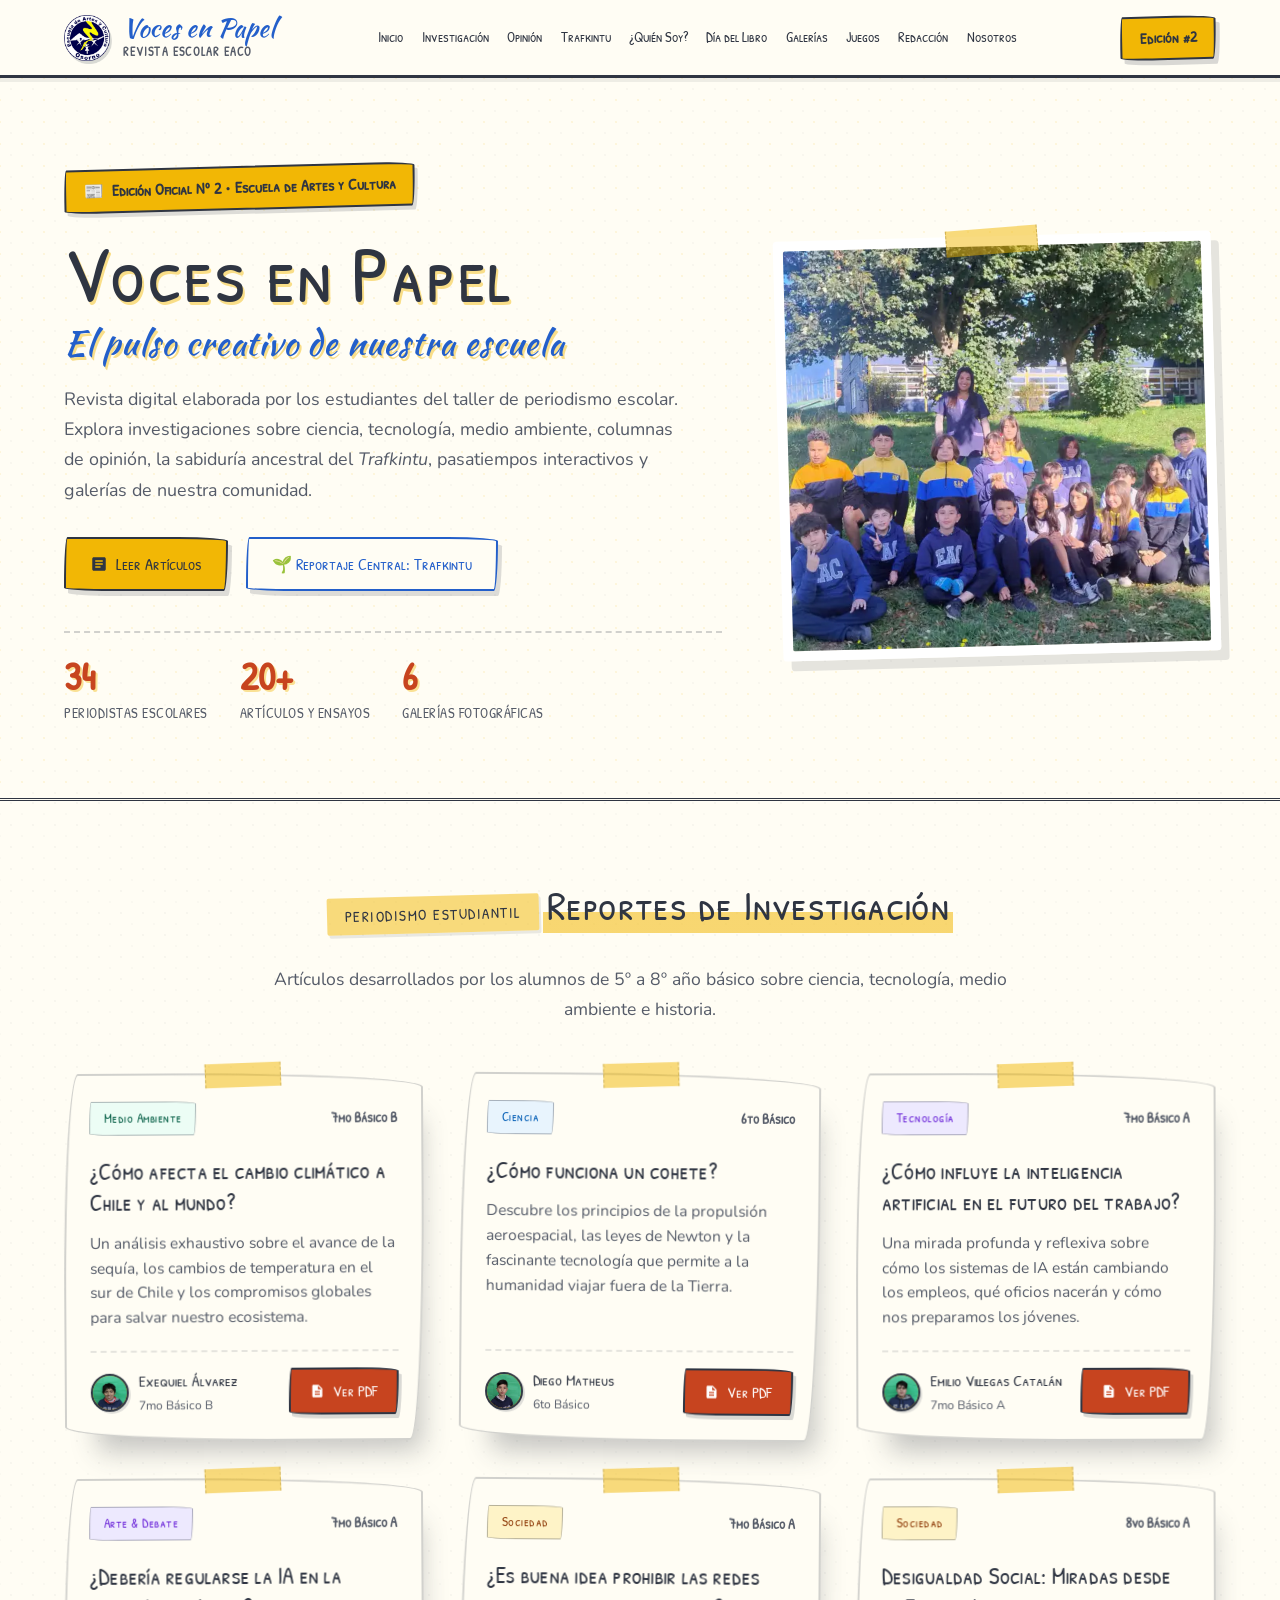
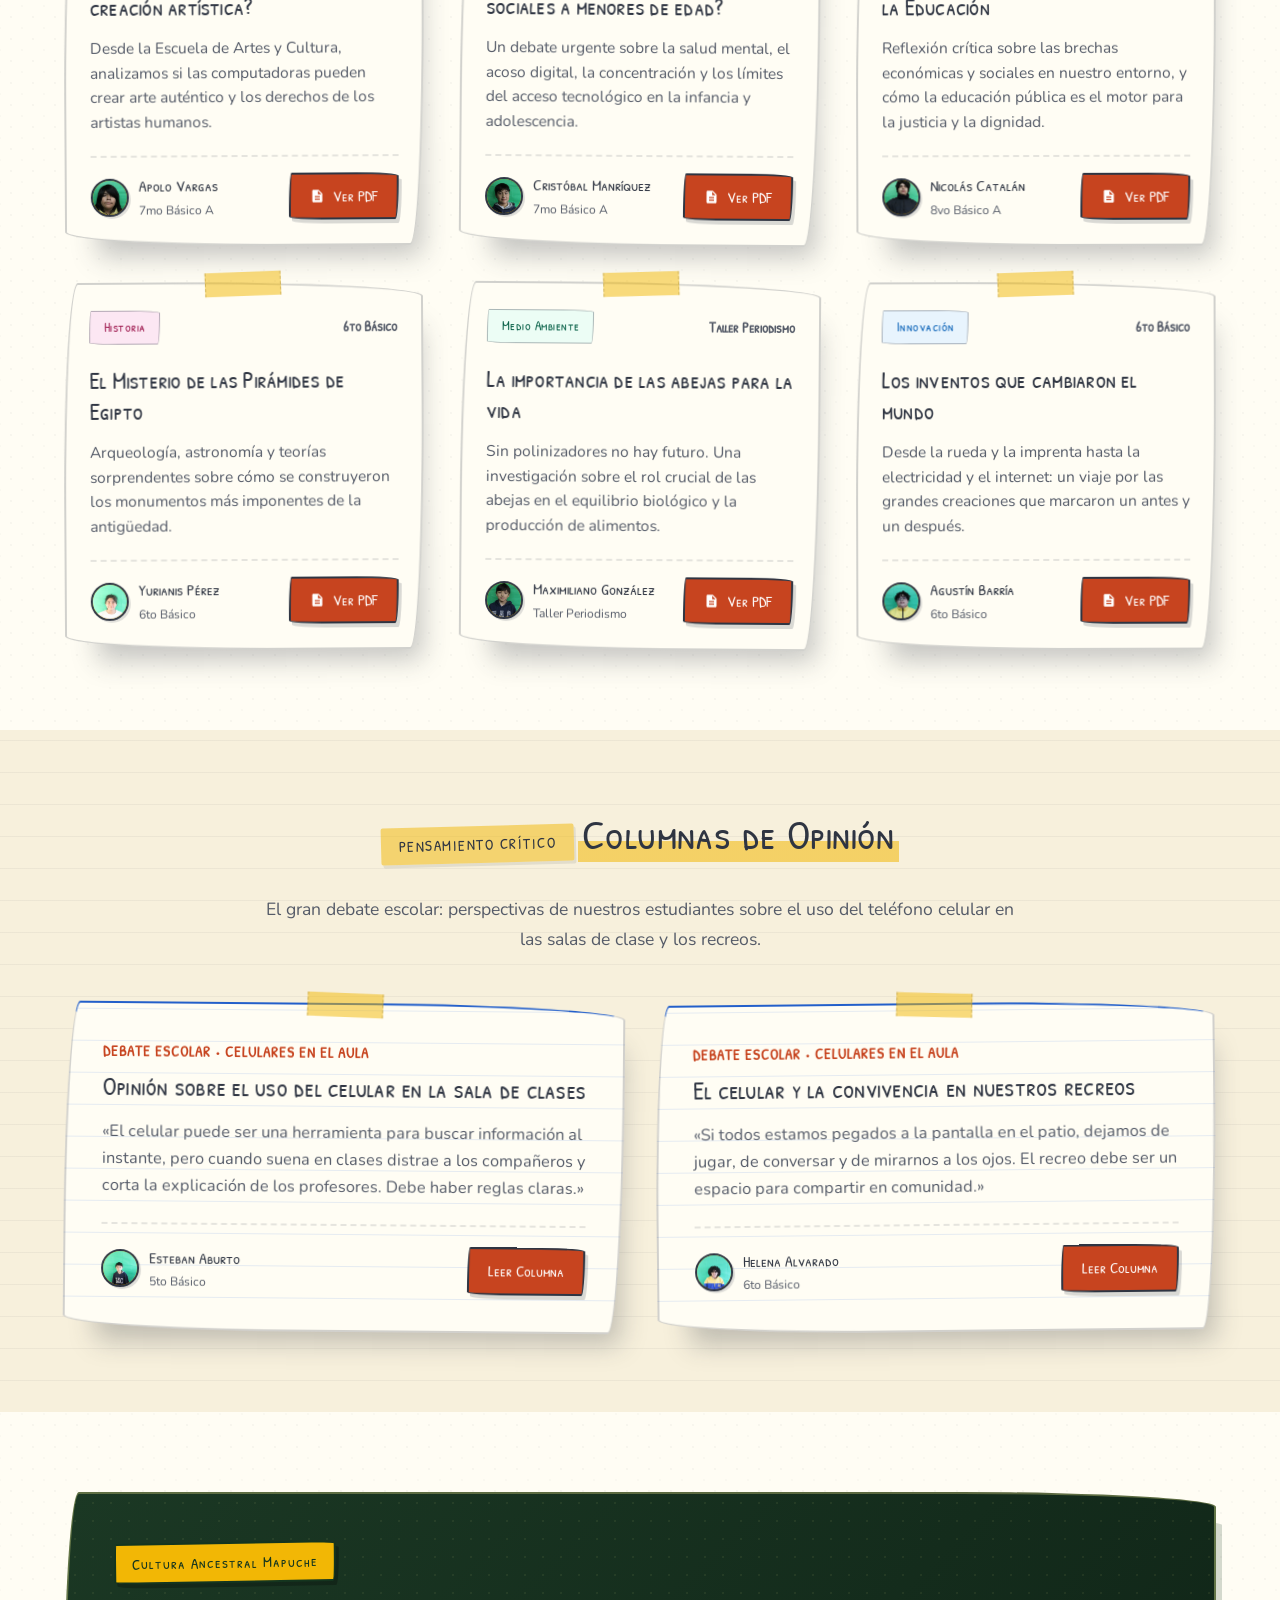
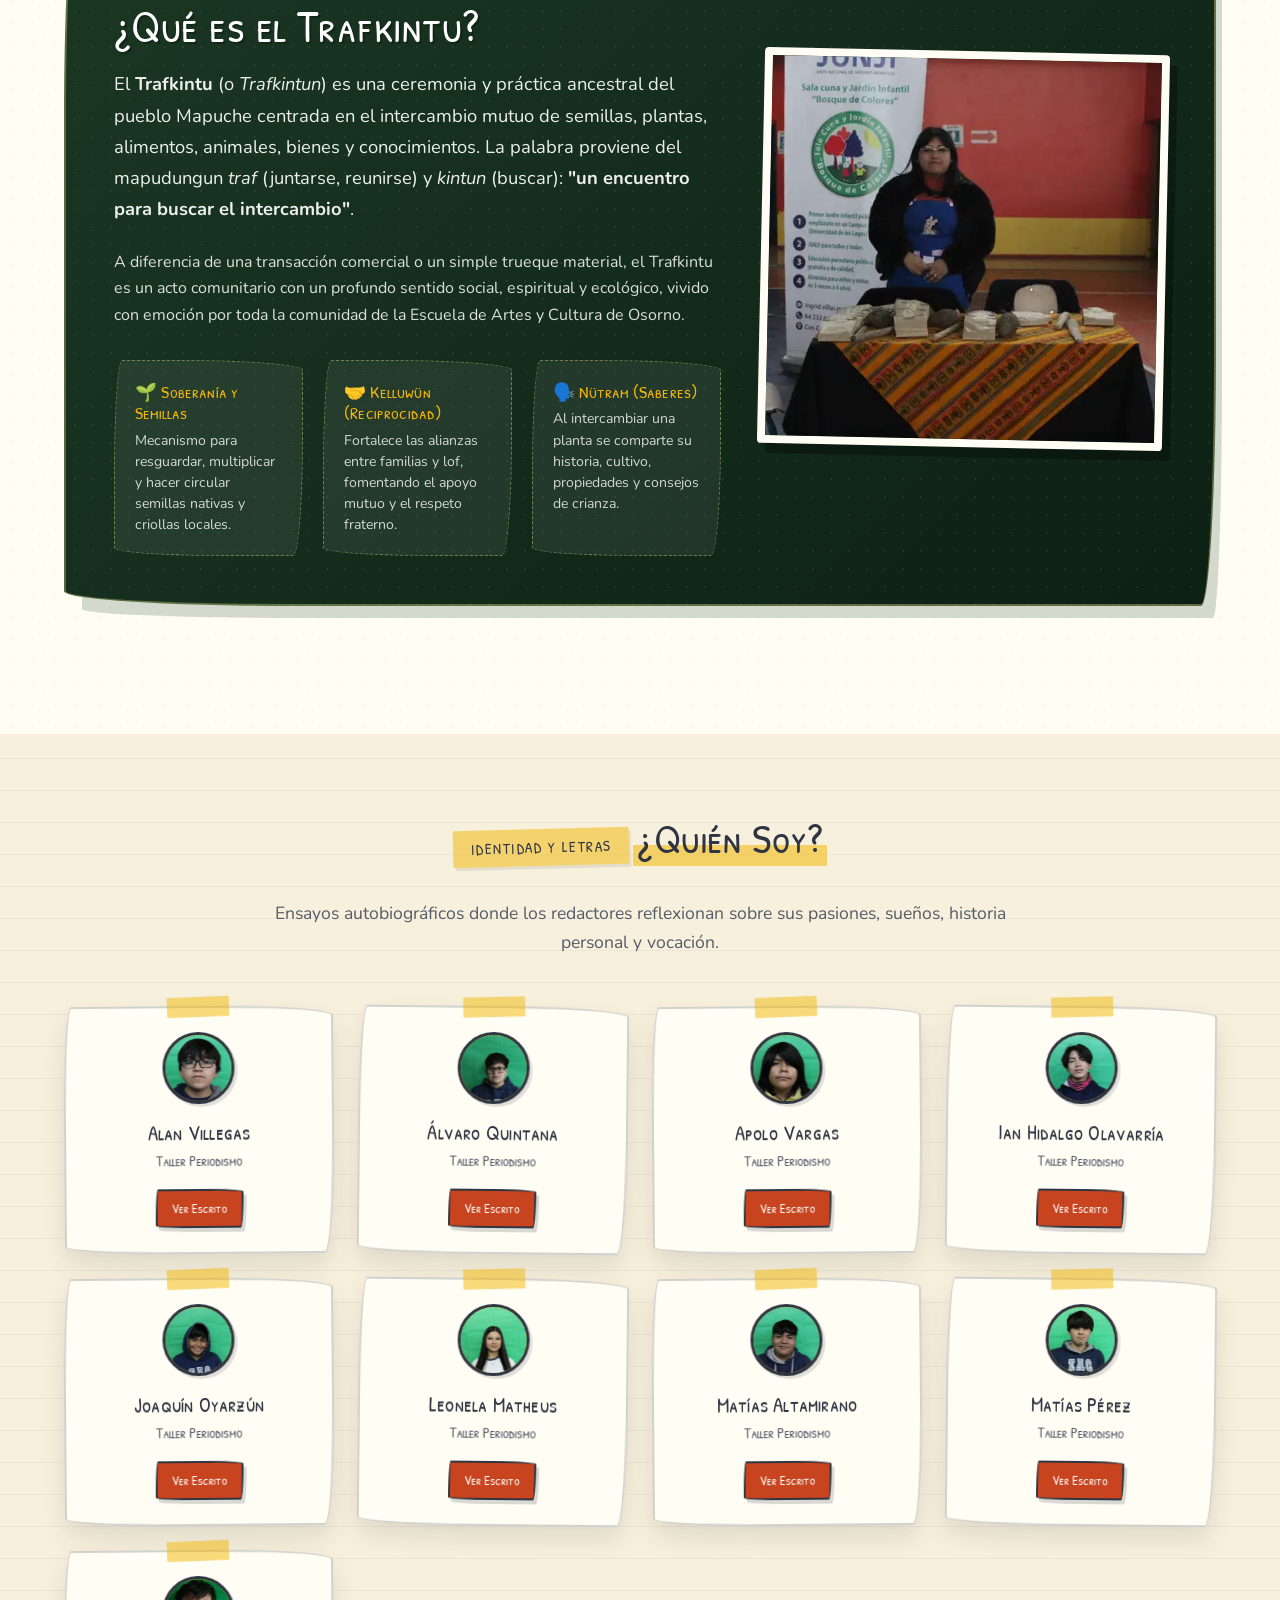
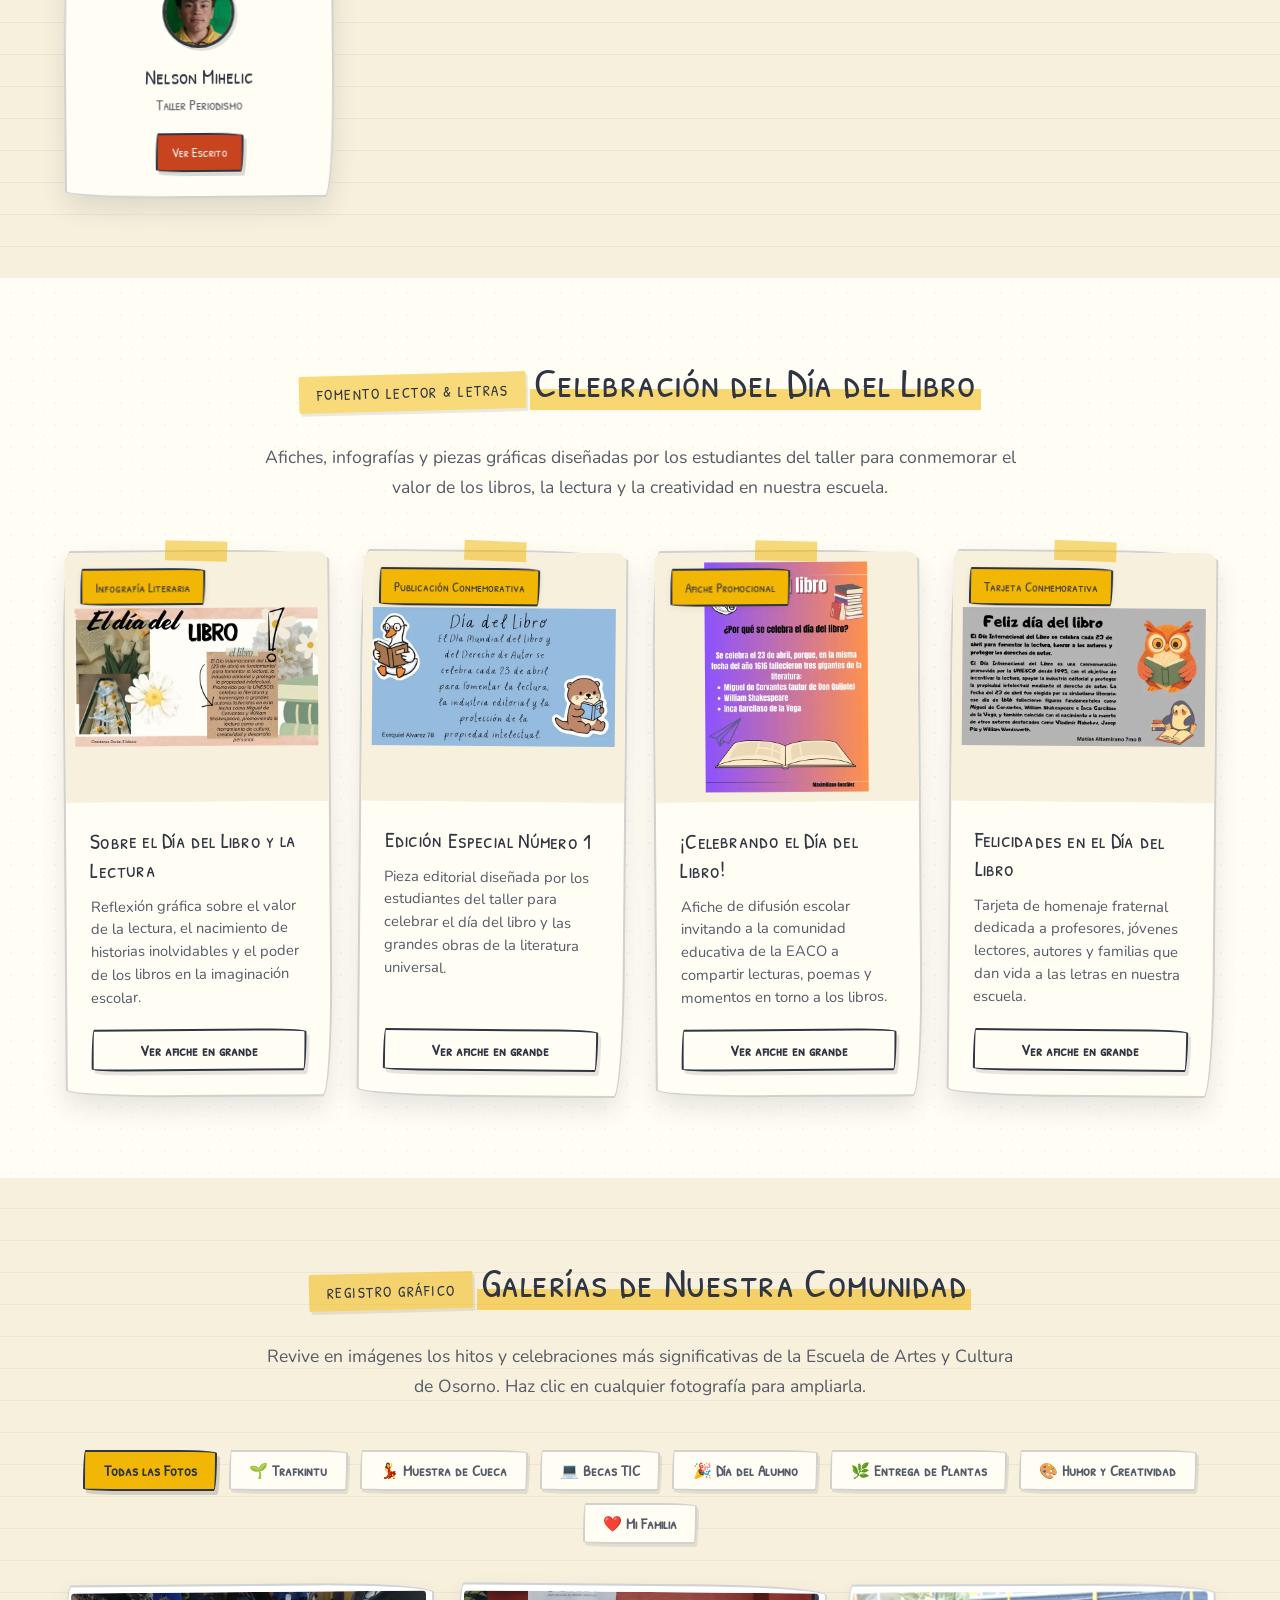
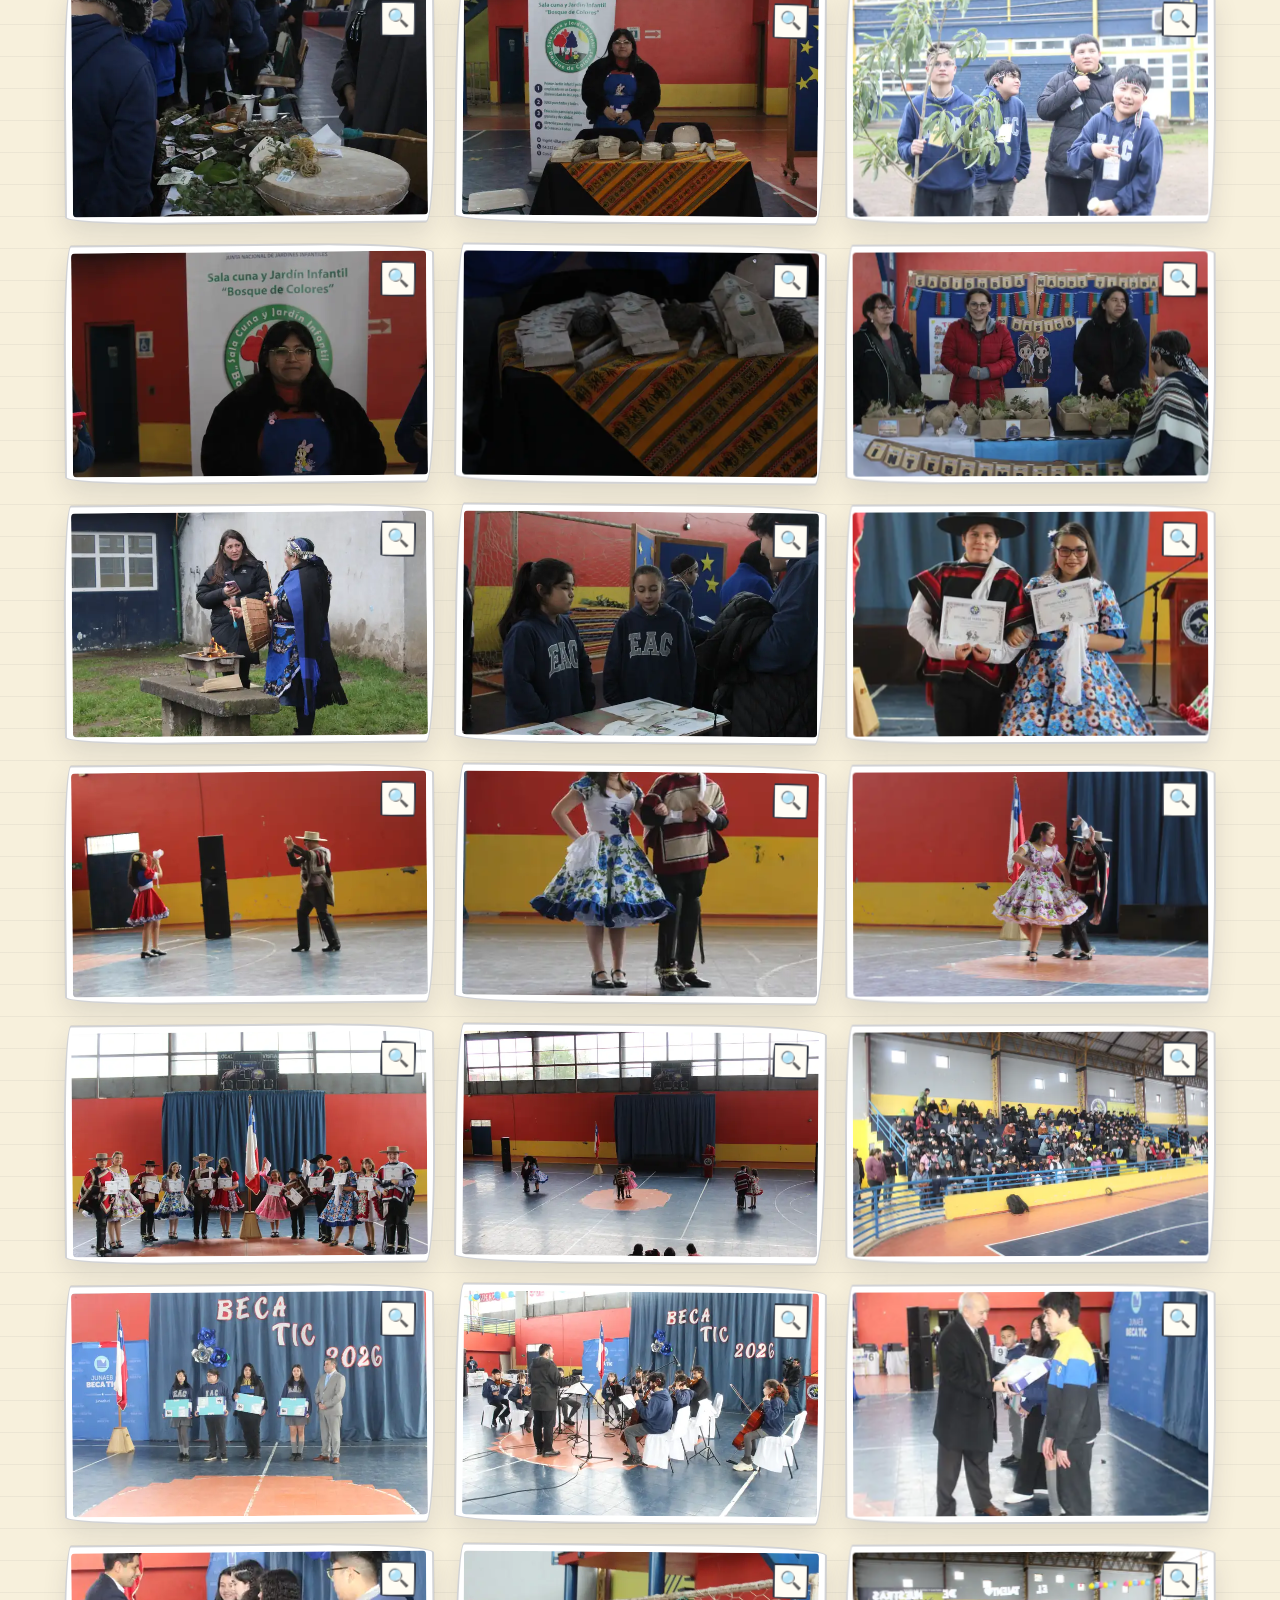
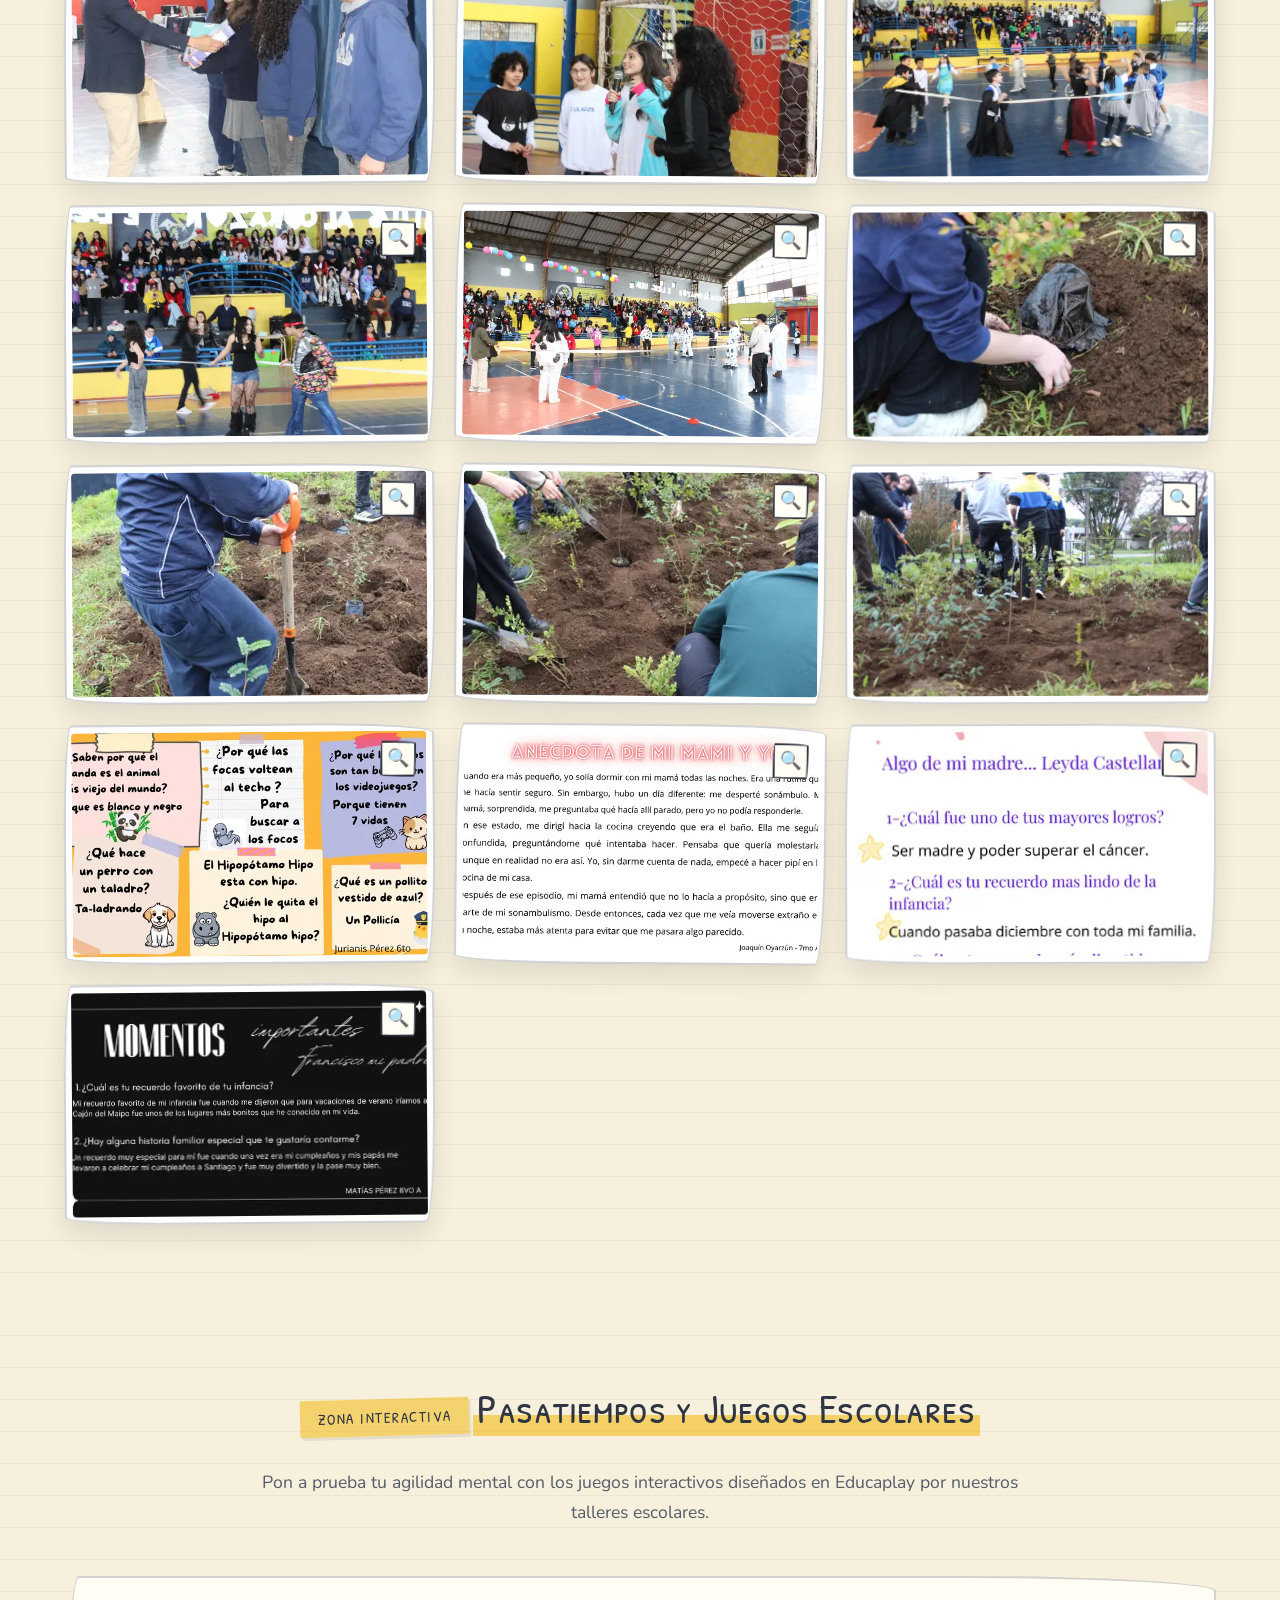
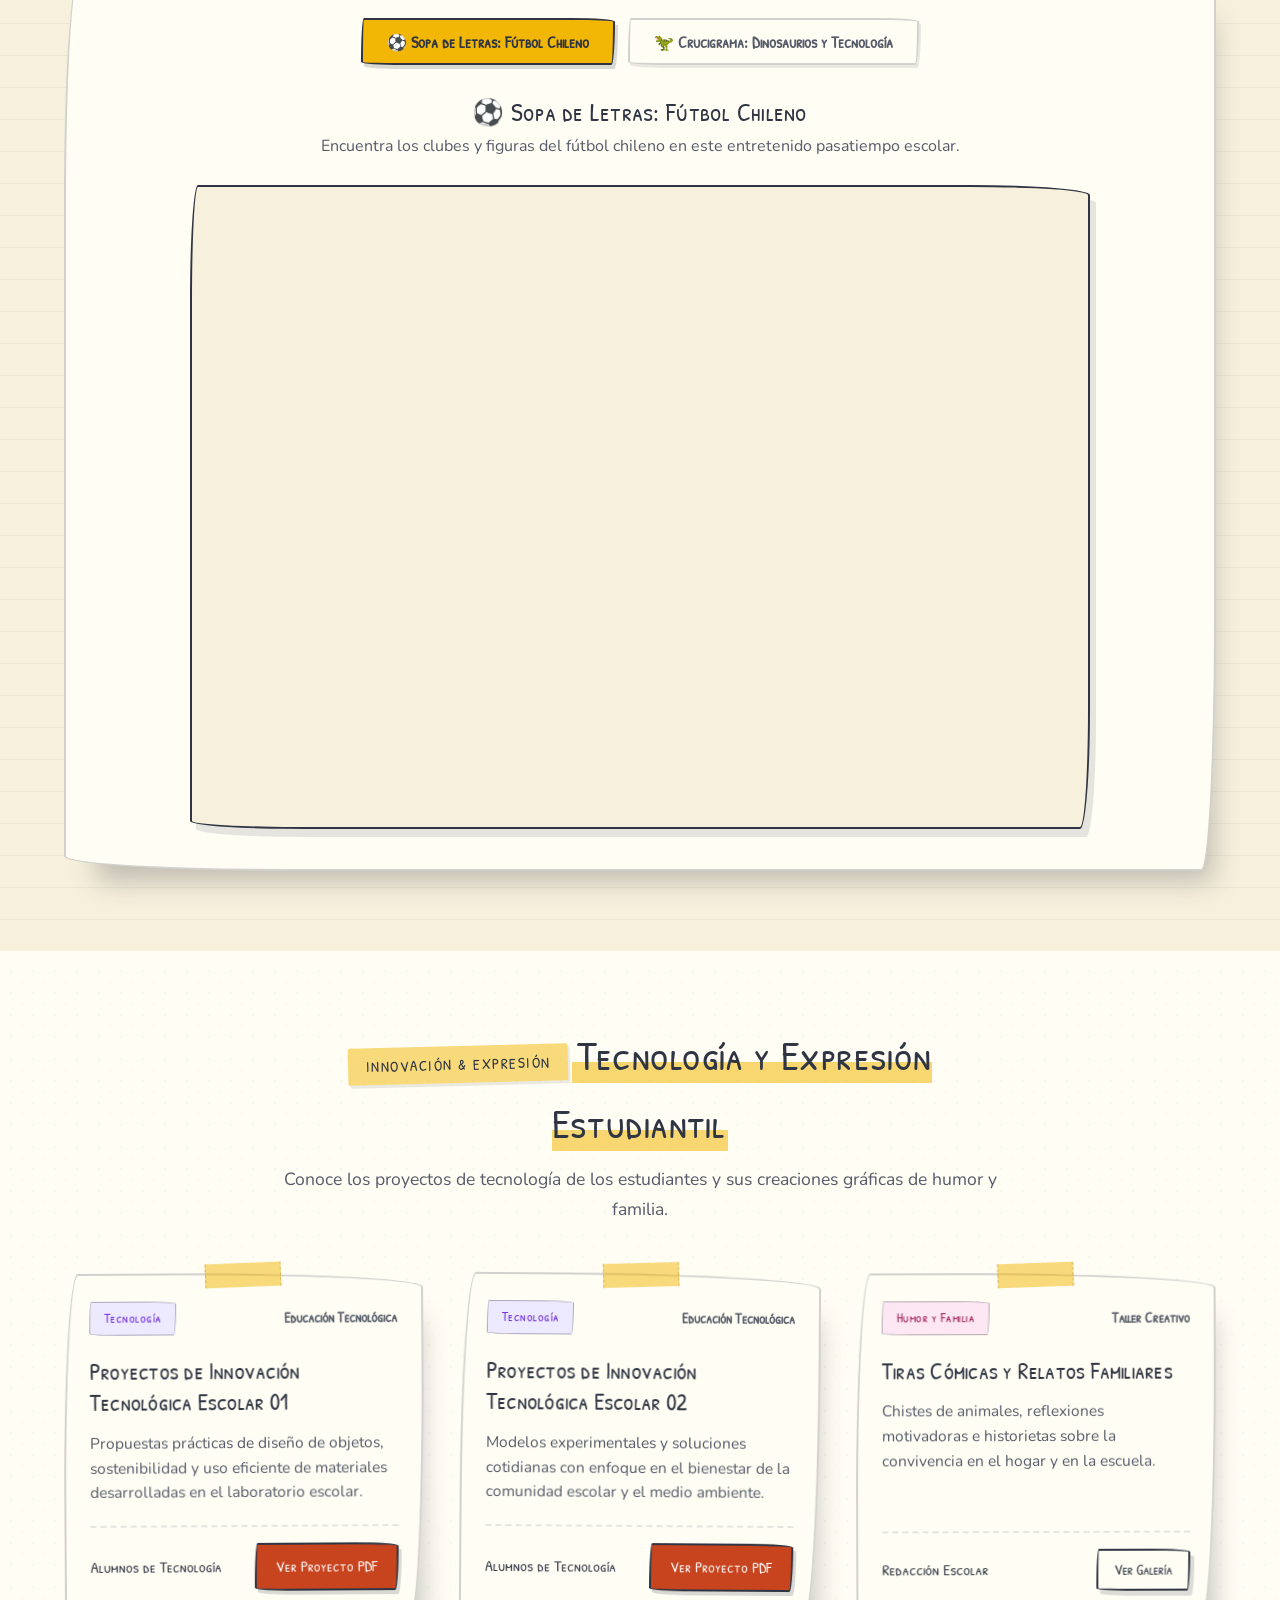
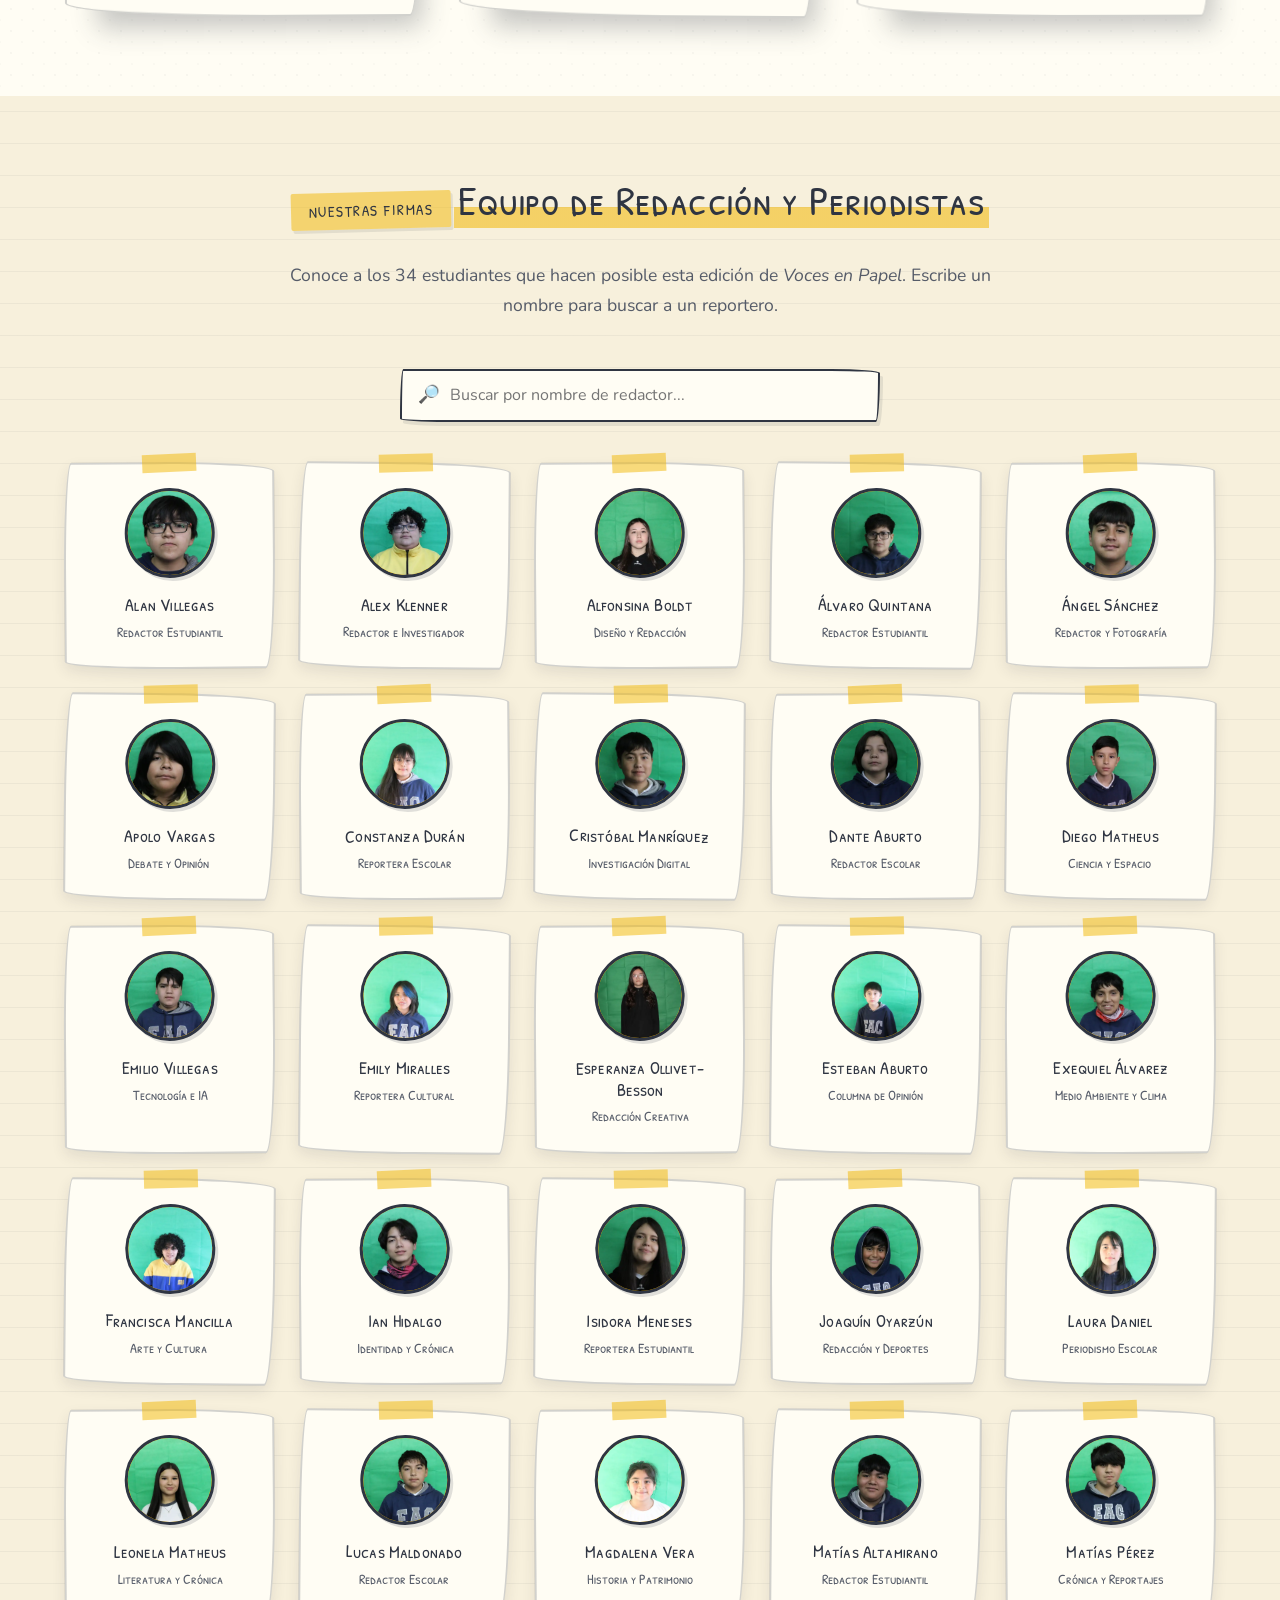
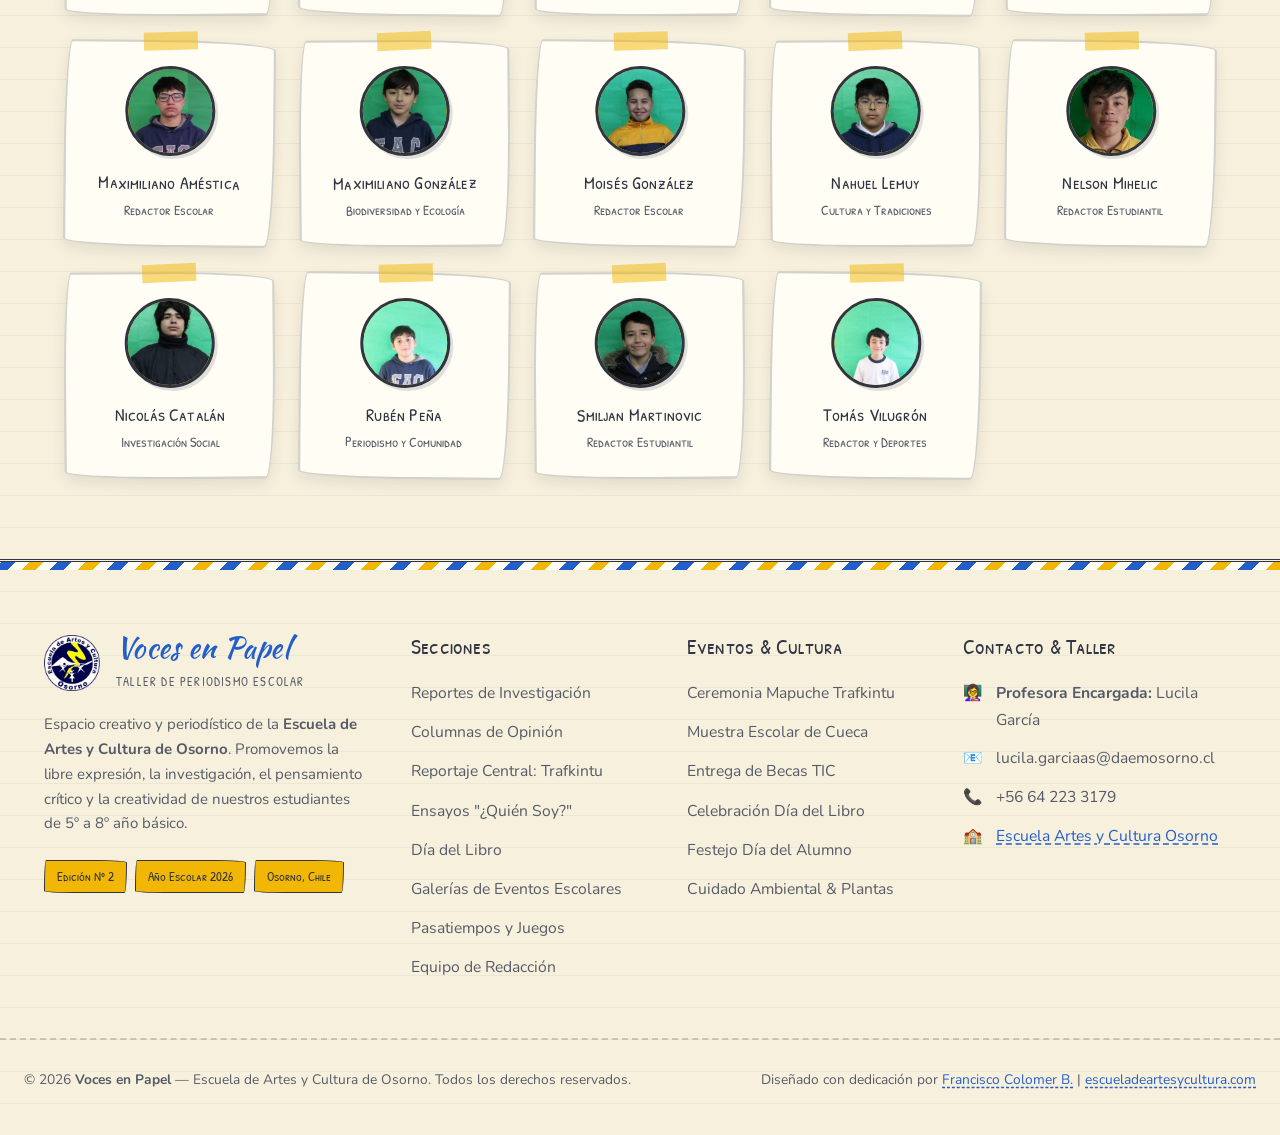
==== commit 54bd7310: "feat: add AGENTS.md guide and paper theme styles" ====
--- a/index.html
+++ b/index.html
@@ -4,6 +4,7 @@
 <head>
     <meta charset="UTF-8">
     <meta name="viewport" content="width=device-width, initial-scale=1.0">
+    <meta name="theme-color" content="#fffdf4">
     <meta name="description"
         content="Voces en Papel - Revista escolar de la Escuela de Artes y Cultura de Osorno. Edición #2 con reportes de investigación, opinión, ceremonia de Trafkintu, pasatiempos y galerías fotográficas.">
     <meta name="author" content="Taller de Periodismo Escolar - Escuela de Artes y Cultura">
@@ -19,18 +20,21 @@
 
     <title>Voces en Papel | Revista Escolar — Escuela de Artes y Cultura de Osorno</title>
 
-    <!-- Google Fonts -->
+    <!-- Google Fonts: Patrick Hand SC (títulos), Nunito (texto), Kaushan Script (logo) -->
     <link rel="preconnect" href="https://fonts.googleapis.com">
     <link rel="preconnect" href="https://fonts.gstatic.com" crossorigin>
     <link
-        href="https://fonts.googleapis.com/css2?family=Playfair+Display:ital,wght@0,400;0,600;0,700;1,400&family=Inter:wght@300;400;500;600;700&family=Kaushan+Script&display=swap"
+        href="https://fonts.googleapis.com/css2?family=Kaushan+Script&family=Nunito:ital,wght@0,400;0,600;0,700;0,800;1,400&family=Patrick+Hand+SC&display=swap"
         rel="stylesheet">
+
+    <!-- PaperCSS (CDN): estética de papel dibujado a mano -->
+    <link rel="stylesheet" href="https://unpkg.com/papercss@1.9.2/dist/paper.min.css">
 
     <!-- Estilos CSS Modulares -->
     <link rel="stylesheet" href="assets/css/global.css">
     <link rel="stylesheet" href="assets/css/components.css">
     <link rel="stylesheet" href="assets/css/utilities.css">
-    <link rel="stylesheet" href="assets/css/styles.css">
+    <link rel="stylesheet" href="assets/css/paper-theme.css">
 
     <!-- Favicon -->
     <link rel="icon" type="image/png" href="assets/img/Logo.png">
@@ -198,7 +202,7 @@
                                 reunirse)
                                 y <em>kintun</em> (buscar): <strong>"un encuentro para buscar el intercambio"</strong>.
                             </p>
-                            <p style="color: rgba(255,255,255,0.85); font-size: 1rem; line-height: 1.6;">
+                            <p class="trafkintu-text">
                                 A diferencia de una transacción comercial o un simple trueque material, el Trafkintu es
                                 un acto
                                 comunitario con un profundo sentido social, espiritual y ecológico, vivido con emoción
@@ -323,11 +327,10 @@
                         </button>
                     </div>
 
-                    <div style="text-align: center; margin-bottom: 1.5rem;">
-                        <h3 id="game-title" style="color: var(--color-primary); font-size: 1.4rem;">⚽ Sopa de Letras:
-                            Fútbol Chileno</h3>
-                        <p id="game-desc" style="color: var(--text-muted); font-size: 0.95rem;">Encuentra los clubes y
-                            figuras del fútbol chileno en este entretenido pasatiempo escolar.</p>
+                    <div class="game-intro">
+                        <h3 id="game-title">⚽ Sopa de Letras: Fútbol Chileno</h3>
+                        <p id="game-desc">Encuentra los clubes y figuras del fútbol chileno en este entretenido
+                            pasatiempo escolar.</p>
                     </div>
 
                     <div class="game-frame-wrapper">
@@ -347,7 +350,7 @@
         <section class="section" id="tecnologia-creatividad">
             <div class="container">
                 <header class="section-header">
-                    <span class="section-tag">Innovación & Expresión</span>
+                    <span class="section-tag">Innovación &amp; Expresión</span>
                     <h2>Tecnología y Expresión Estudiantil</h2>
                     <p>Conoce los proyectos de tecnología de los estudiantes y sus creaciones gráficas de humor y
                         familia.</p>
@@ -409,8 +412,7 @@
                             </p>
                             <div class="article-card-footer">
                                 <span class="author-name">Redacción Escolar</span>
-                                <a href="#galerias" class="btn btn-outline"
-                                    style="padding: 0.4rem 1rem; font-size: 0.85rem;"
+                                <a href="#galerias" class="btn btn-outline btn-sm"
                                     onclick="document.querySelector('.filter-btn[data-category=\'humor\']').click();">
                                     <span>Ver Galería</span>
                                 </a>
@@ -480,44 +482,78 @@
                         </div>
                     </div>
                     <p class="footer-text">
-                        Espacio de la <strong>Escuela de Artes y Cultura de Osorno</strong> que da voz a los
-                        estudiantes,
-                        estimulando la indagación y la creatividad de 5º a 8º básico.
+                        Espacio creativo y periodístico de la <strong>Escuela de Artes y Cultura de Osorno</strong>.
+                        Promovemos la libre expresión, la investigación, el pensamiento crítico y la creatividad
+                        de nuestros estudiantes de 5º a 8º año básico.
                     </p>
+                    <div class="footer-badges">
+                        <span class="footer-badge">Edición Nº 2</span>
+                        <span class="footer-badge">Año Escolar 2026</span>
+                        <span class="footer-badge">Osorno, Chile</span>
+                    </div>
                 </div>
                 <div class="footer-col">
                     <h4 class="footer-heading">Secciones</h4>
                     <ul class="footer-list">
-                        <li><a href="#investigacion" class="footer-link">Investigación</a></li>
-                        <li><a href="#opinion" class="footer-link">Opinión</a></li>
-                        <li><a href="#trafkintu" class="footer-link">Trafkintu</a></li>
-                        <li><a href="#quien-soy" class="footer-link">¿Quién Soy?</a></li>
+                        <li><a href="#investigacion" class="footer-link">Reportes de Investigación</a></li>
+                        <li><a href="#opinion" class="footer-link">Columnas de Opinión</a></li>
+                        <li><a href="#trafkintu" class="footer-link">Reportaje Central: Trafkintu</a></li>
+                        <li><a href="#quien-soy" class="footer-link">Ensayos "¿Quién Soy?"</a></li>
                         <li><a href="#dia-del-libro" class="footer-link">Día del Libro</a></li>
-                        <li><a href="#galerias" class="footer-link">Galerías</a></li>
-                        <li><a href="#juegos" class="footer-link">Juegos</a></li>
+                        <li><a href="#galerias" class="footer-link">Galerías de Eventos Escolares</a></li>
+                        <li><a href="#juegos" class="footer-link">Pasatiempos y Juegos</a></li>
+                        <li><a href="#staff" class="footer-link">Equipo de Redacción</a></li>
                     </ul>
                 </div>
                 <div class="footer-col">
-                    <h4 class="footer-heading">Contacto</h4>
+                    <h4 class="footer-heading">Eventos &amp; Cultura</h4>
+                    <ul class="footer-list">
+                        <li><a href="#galerias" class="footer-link" data-gallery-filter="trafkintu">Ceremonia Mapuche Trafkintu</a></li>
+                        <li><a href="#galerias" class="footer-link" data-gallery-filter="cueca">Muestra Escolar de Cueca</a></li>
+                        <li><a href="#galerias" class="footer-link" data-gallery-filter="becas">Entrega de Becas TIC</a></li>
+                        <li><a href="#dia-del-libro" class="footer-link">Celebración Día del Libro</a></li>
+                        <li><a href="#galerias" class="footer-link" data-gallery-filter="alumno">Festejo Día del Alumno</a></li>
+                        <li><a href="#galerias" class="footer-link" data-gallery-filter="plantas">Cuidado Ambiental &amp; Plantas</a></li>
+                    </ul>
+                </div>
+                <div class="footer-col">
+                    <h4 class="footer-heading">Contacto &amp; Taller</h4>
                     <ul class="footer-list">
                         <li class="footer-contact">
-                            <span>👩‍🏫 Profesora Encargada: Lucila García</span>
+                            <span class="contact-icon" aria-hidden="true">👩‍🏫</span>
+                            <div>
+                                <strong>Profesora Encargada:</strong>
+                                <span>Lucila García</span>
+                            </div>
                         </li>
                         <li class="footer-contact">
-                            <span>📧 <a href="mailto:lucila.garciaas@daemosorno.cl"
-                                    class="footer-link">lucila.garciaas@daemosorno.cl</a></span>
+                            <span class="contact-icon" aria-hidden="true">📧</span>
+                            <a href="mailto:lucila.garciaas@daemosorno.cl" class="footer-link">lucila.garciaas@daemosorno.cl</a>
                         </li>
                         <li class="footer-contact">
-                            <span>📍 <a href="https://www.escueladeartesycultura.com" target="_blank"
-                                    rel="noopener noreferrer" class="footer-link-highlight">Escuela Artes y Cultura
-                                    Osorno</a></span>
+                            <span class="contact-icon" aria-hidden="true">📞</span>
+                            <a href="tel:+56642233179" class="footer-link">+56&nbsp;64&nbsp;223&nbsp;3179</a>
+                        </li>
+                        <li class="footer-contact">
+                            <span class="contact-icon" aria-hidden="true">🏫</span>
+                            <a href="https://www.escueladeartesycultura.com" target="_blank" rel="noopener noreferrer"
+                                class="footer-link-highlight">
+                                Escuela Artes y Cultura Osorno
+                            </a>
                         </li>
                     </ul>
                 </div>
             </div>
             <div class="footer-bottom">
                 <div class="footer-bottom-content">
-                    <p>&copy; 2026 Voces en Papel — Escuela de Artes y Cultura de Osorno.</p>
+                    <p>&copy; 2026 <strong>Voces en Papel</strong> — Escuela de Artes y Cultura de Osorno. Todos los
+                        derechos reservados.</p>
+                    <p class="footer-credit">
+                        Diseñado con dedicación por <a href="https://github.com/Cy5k0" target="_blank"
+                            rel="noopener noreferrer" class="footer-link-highlight">Francisco Colomer B.</a> |
+                        <a href="https://www.escueladeartesycultura.com" target="_blank" rel="noopener noreferrer"
+                            class="footer-link-highlight">escueladeartesycultura.com</a>
+                    </p>
                 </div>
             </div>
         </footer>
--- a/assets/css/global.css
+++ b/assets/css/global.css
@@ -7,54 +7,69 @@
    Variables de Diseño y Tokens
    -------------------------------------------------------------------------- */
 :root {
-  /* Paleta institucional y editorial */
-  --color-primary: #07074C;          /* Azul Profundo Editorial */
-  --color-primary-light: #151566;    /* Azul Suave */
-  --color-primary-dark: #030328;     /* Azul Medianoche */
-  --color-accent: #E7E78A;           /* Amarillo Dorado Emblema */
-  --color-accent-hover: #f5f59e;     /* Amarillo Luminoso */
-  --color-accent-dark: #b8b84d;      /* Dorado Intenso */
+  /* Paleta institucional y editorial (periódico escolar) */
+  --color-primary: #2f3542;          /* Tinta principal */
+  --color-primary-light: #4a5160;    /* Tinta suave */
+  --color-primary-dark: #1f2430;     /* Tinta profunda */
+  --color-accent: #f2b705;           /* Amarillo crayón */
+  --color-accent-hover: #ffc72c;     /* Amarillo luminoso */
+  --color-accent-dark: #c99500;      /* Amarillo intenso */
 
   /* Colores secundarios de armonía */
-  --color-lavanda: #79789C;          /* Lavanda Suave */
-  --color-morado-gris: #847C94;      /* Púrpura Editorial */
-  --color-verde-gris: #7C8470;       /* Verde Tierra / Naturaleza */
-  --color-gris-azulado: #5F5F83;     /* Gris Azulado */
+  --color-lavanda: #7b5ea7;          /* Violeta crayón */
+  --color-morado-gris: #8d7aa8;      /* Violeta suave */
+  --color-verde-gris: #4f9d69;       /* Verde hoja */
+  --color-gris-azulado: #5b7c99;     /* Azul grisáceo */
 
   /* Superficies y Fondos */
-  --bg-page: #f8f9fd;
-  --bg-card: #ffffff;
-  --bg-surface-elevated: #ffffff;
-  --bg-dark: #07074C;
-  --bg-dark-card: #0f0f5c;
+  --bg-page: #fffdf4;
+  --bg-card: #fffdf4;
+  --bg-surface-elevated: #fffdf4;
+  --bg-dark: #14351f;
+  --bg-dark-card: #1b4529;
+
+  /* Papel y decoración */
+  --paper: #fffdf4;
+  --paper-alt: #f7f0dc;
+  --paper-line: #e4dcc4;
+  --ink: #2f3542;
+  --ink-soft: #555b68;
+  --crayon-blue: #235fca;
+  --crayon-red: #c7441f;
+  --crayon-green: #4f9d69;
+  --crayon-purple: #7b5ea7;
+  --crayon-yellow: #f2b705;
+  --tape: rgba(242, 183, 5, 0.5);
 
   /* Texto y Contraste */
-  --text-primary: #0a0c27;
-  --text-secondary: #4a4e69;
-  --text-muted: #72768e;
-  --text-inverse: #ffffff;
-  --text-accent: #07074c;
+  --text-primary: #2f3542;
+  --text-secondary: #555b68;
+  --text-muted: #6c7280;
+  --text-inverse: #fffdf4;
+  --text-accent: #2f3542;
 
   /* Bordes y Sombras */
-  --border-light: rgba(7, 7, 76, 0.08);
-  --border-medium: rgba(7, 7, 76, 0.16);
-  --border-accent: rgba(231, 231, 138, 0.35);
-
-  --shadow-sm: 0 2px 8px rgba(7, 7, 76, 0.06);
-  --shadow-md: 0 8px 24px rgba(7, 7, 76, 0.09);
-  --shadow-lg: 0 16px 40px rgba(7, 7, 76, 0.14);
-  --shadow-xl: 0 24px 60px rgba(7, 7, 76, 0.22);
-  --shadow-glow: 0 0 25px rgba(231, 231, 138, 0.3);
+  --border-light: rgba(47, 53, 66, 0.12);
+  --border-medium: rgba(47, 53, 66, 0.22);
+  --border-accent: rgba(242, 183, 5, 0.45);
+
+  --shadow-sm: 0 2px 6px rgba(47, 53, 66, 0.08);
+  --shadow-md: 0 6px 14px rgba(47, 53, 66, 0.10);
+  --shadow-lg: 0 12px 24px rgba(47, 53, 66, 0.12);
+  --shadow-xl: 15px 28px 25px -18px rgba(47, 53, 66, 0.28);
+  --shadow-glow: 0 0 0 4px rgba(242, 183, 5, 0.28);
 
   /* Radios de curvatura */
   --radius-sm: 8px;
   --radius-md: 14px;
   --radius-lg: 20px;
   --radius-full: 9999px;
+  --radius-paper: 15px 255px 15px 225px / 225px 15px 255px 15px;
+  --radius-paper-sm: 8px 120px 10px 115px / 115px 10px 120px 8px;
 
   /* Tipografías */
-  --font-serif: 'Playfair Display', Georgia, serif;
-  --font-sans: 'Inter', system-ui, -apple-system, sans-serif;
+  --font-serif: 'Patrick Hand SC', 'Comic Sans MS', cursive;
+  --font-sans: 'Nunito', system-ui, -apple-system, sans-serif;
   --font-script: 'Kaushan Script', cursive;
 
   /* Transiciones */
@@ -81,8 +96,13 @@
 body {
   font-family: var(--font-sans);
   background-color: var(--bg-page);
+  background-image:
+    radial-gradient(rgba(47, 53, 66, 0.035) 1px, transparent 1px),
+    radial-gradient(rgba(47, 53, 66, 0.025) 1px, transparent 1px);
+  background-size: 22px 22px, 22px 22px;
+  background-position: 0 0, 11px 11px;
   color: var(--text-primary);
-  line-height: 1.65;
+  line-height: 1.7;
   -webkit-font-smoothing: antialiased;
   -moz-osx-font-smoothing: grayscale;
   overflow-x: hidden;
@@ -94,9 +114,9 @@
 h1, h2, h3, h4, h5, h6 {
   font-family: var(--font-serif);
   color: var(--color-primary);
-  line-height: 1.25;
-  font-weight: 700;
-  letter-spacing: -0.01em;
+  line-height: 1.2;
+  font-weight: 400;
+  letter-spacing: 0.01em;
 }
 
 h1 {
@@ -169,7 +189,14 @@
 }
 
 .section-alt {
-  background-color: #f0f2fa;
+  background-color: var(--paper-alt);
+  background-image: repeating-linear-gradient(
+    0deg,
+    transparent 0,
+    transparent 31px,
+    rgba(47, 53, 66, 0.055) 31px,
+    rgba(47, 53, 66, 0.055) 32px
+  );
 }
 
 .section-dark {
--- a/assets/css/paper-theme.css
+++ b/assets/css/paper-theme.css
@@ -0,0 +1,1386 @@
+/* ==========================================================================
+   VOCES EN PAPEL - REVISTA ESCOLAR
+   paper-theme.css: Capa de tema "periódico escolar infantil" sobre PaperCSS
+   Se carga después de global.css, components.css y utilities.css.
+   ========================================================================== */
+
+/* --------------------------------------------------------------------------
+   1. VARIABLES DE PAPERCSS Y BASE
+   -------------------------------------------------------------------------- */
+html {
+  --primary: #2f3542;
+  --secondary: #2d6cdf;
+  --success: #4f9d69;
+  --warning: #f2b705;
+  --danger: #c7441f;
+  --muted: #8b8b8b;
+  --primary-light: #cdcccb;
+  --secondary-light: #d8ebfd;
+  --success-light: #d5dfc8;
+  --warning-light: #f5f0c6;
+  --danger-light: #f0cbc9;
+  --muted-light: #e6e7e9;
+  --main-background: #fffdf4;
+  --main-background-light: #fffdf4;
+  --primary-text: #2f3542;
+  --secondary-text: #1f4f9e;
+  --success-text: #2f6b43;
+  --warning-text: #7a5c00;
+  --danger-text: #a3351c;
+  --muted-text: #6c6c6c;
+}
+
+/* La base de PaperCSS añade subrayados ondulados y estilos de nav/botón que
+   no queremos en todos los enlaces ni en los contenedores del sitio. */
+a {
+  background-image: none;
+}
+
+nav {
+  background-color: transparent;
+  padding: 0;
+}
+
+.container {
+  max-width: 1200px;
+  width: 100%;
+}
+
+.section {
+  margin: 0;
+  padding: 5rem 0;
+}
+
+.section::after {
+  content: none;
+}
+
+hr::after {
+  content: none;
+}
+
+button,
+input,
+textarea,
+select {
+  font-family: var(--font-sans);
+}
+
+p,
+a,
+li,
+button,
+input,
+textarea,
+select,
+option,
+table,
+th,
+td {
+  font-family: var(--font-sans);
+}
+
+h1,
+h2,
+h3,
+h4,
+h5,
+h6 {
+  margin-top: 0;
+}
+
+ul {
+  list-style: none;
+}
+
+ul li::before {
+  content: none;
+}
+
+ul li {
+  text-indent: 0;
+}
+
+::selection {
+  background-color: rgba(242, 183, 5, 0.55);
+  color: var(--ink);
+}
+
+/* Foco visible y accesible en toda la interfaz */
+a:focus-visible,
+button:focus-visible,
+input:focus-visible,
+[tabindex]:focus-visible {
+  outline: 3px dashed var(--crayon-blue);
+  outline-offset: 3px;
+}
+
+.dia-libro-card:focus-visible,
+.staff-search-input:focus-visible {
+  outline: 3px dashed var(--crayon-blue);
+  outline-offset: 3px;
+}
+
+/* --------------------------------------------------------------------------
+   2. NAVBAR
+   -------------------------------------------------------------------------- */
+.navbar {
+  display: block;
+  background-color: rgba(255, 253, 244, 0.96);
+  backdrop-filter: blur(10px);
+  -webkit-backdrop-filter: blur(10px);
+  border-bottom: 3px solid var(--ink);
+  box-shadow: 0 4px 0 rgba(47, 53, 66, 0.08);
+}
+
+.navbar-container {
+  max-width: 1200px;
+  padding: 0.85rem 1.5rem;
+}
+
+/* PaperCSS dibuja un borde inferior de 5px en todos los enlaces dentro de
+   <nav>; aquí no lo queremos (el subrayado propio vive en .nav-link::after). */
+.navbar .nav-link,
+.navbar .navbar-logo {
+  border-bottom: 0;
+  border-radius: 0;
+  background-image: none;
+}
+
+.navbar-logo {
+  flex-shrink: 0;
+}
+
+.navbar-logo img {
+  filter: drop-shadow(2px 3px 0 rgba(47, 53, 66, 0.18));
+}
+
+.navbar-title {
+  color: var(--crayon-blue);
+  font-size: 1.6rem;
+  line-height: 1.1;
+  white-space: nowrap;
+  text-shadow: none;
+}
+
+.navbar-subtitle {
+  color: var(--ink-soft);
+  font-family: var(--font-serif);
+  font-size: 0.74rem;
+  letter-spacing: 1.2px;
+  white-space: nowrap;
+}
+
+.navbar-menu {
+  flex-wrap: nowrap;
+  gap: 0.95rem;
+}
+
+.nav-link {
+  display: block;
+  color: var(--ink);
+  font-family: var(--font-serif);
+  font-size: 0.9rem;
+  font-weight: 400;
+  line-height: 1.35;
+  white-space: nowrap;
+  padding: 0.4rem 0.1rem 0.5rem 0.1rem;
+}
+
+.nav-link::after {
+  bottom: 0.15rem;
+  height: 4px;
+  background-color: var(--color-accent);
+  border-radius: 3px;
+  opacity: 0.9;
+}
+
+.nav-link:hover,
+.nav-link.active {
+  color: var(--crayon-blue);
+}
+
+.btn-navbar {
+  background: var(--color-accent);
+  color: var(--ink);
+  font-family: var(--font-serif);
+  font-size: 0.95rem;
+  border: 2px solid var(--ink);
+  border-bottom: 2px solid var(--ink);
+  border-radius: var(--radius-paper-sm);
+  box-shadow: 4px 5px 0 rgba(47, 53, 66, 0.18);
+  transform: rotate(-1.5deg);
+  flex-shrink: 0;
+  white-space: nowrap;
+}
+
+.btn-navbar:hover {
+  background: var(--color-accent-hover);
+  transform: rotate(-1.5deg) translateY(-2px);
+  box-shadow: 6px 8px 0 rgba(47, 53, 66, 0.18);
+}
+
+.navbar-toggle {
+  background: transparent;
+  border: none;
+  border-radius: 0;
+  box-shadow: none;
+  margin: 0;
+  padding: 0.4rem;
+}
+
+.navbar-toggle span {
+  background-color: var(--ink);
+}
+
+@media (max-width: 1080px) {
+  /* Por debajo de ~1080px el menú horizontal ya no cabe: se usa el mismo
+     desplegable que en móvil para evitar desbordamiento. */
+  .navbar-toggle {
+    display: flex;
+  }
+
+  .navbar-menu {
+    position: absolute;
+    top: 100%;
+    left: 0;
+    right: 0;
+    flex-direction: column;
+    align-items: flex-start;
+    gap: 1.15rem;
+    padding: 1.5rem 2rem 2.25rem 2rem;
+    background-color: var(--paper);
+    border-bottom: 3px solid var(--ink);
+    box-shadow: 0 12px 0 rgba(47, 53, 66, 0.12);
+    max-height: calc(100vh - 5rem);
+    overflow-y: auto;
+    opacity: 0;
+    visibility: hidden;
+    transform: translateY(-12px);
+    transition: all var(--transition-normal);
+  }
+
+  .navbar-menu.active {
+    opacity: 1;
+    visibility: visible;
+    transform: translateY(0);
+  }
+
+  .navbar-menu .nav-link {
+    color: var(--ink);
+    width: 100%;
+    font-size: 1.1rem;
+    padding: 0.45rem 0;
+  }
+}
+
+@media (max-width: 768px) {
+  .navbar-container {
+    padding: 0.6rem 1rem;
+    gap: 0.75rem;
+  }
+}
+
+@media (max-width: 520px) {
+  .navbar-subtitle {
+    display: none;
+  }
+
+  .navbar-title {
+    font-size: 1.3rem;
+  }
+
+  .navbar-logo {
+    gap: 0.6rem;
+  }
+
+  .navbar-logo img {
+    height: 40px;
+  }
+
+  .navbar .btn-navbar {
+    padding: 0.35rem 0.7rem;
+    font-size: 0.82rem;
+    white-space: nowrap;
+  }
+}
+
+/* --------------------------------------------------------------------------
+   3. HERO / PORTADA
+   -------------------------------------------------------------------------- */
+.hero {
+  background-color: var(--paper);
+  background-image:
+    radial-gradient(rgba(47, 53, 66, 0.03) 1px, transparent 1px),
+    radial-gradient(rgba(242, 183, 5, 0.10) 1px, transparent 1px);
+  background-size: 22px 22px, 22px 22px;
+  background-position: 0 0, 11px 11px;
+  color: var(--ink);
+  border-bottom: 3px double var(--ink);
+  padding: 5.5rem 0 4.5rem 0;
+}
+
+.hero::after {
+  content: none;
+}
+
+.hero h1 {
+  color: var(--ink);
+  font-size: clamp(3rem, 6.5vw, 5rem);
+  line-height: 0.98;
+  text-shadow: 2px 3px 0 rgba(242, 183, 5, 0.45);
+}
+
+.hero h1 span {
+  color: var(--crayon-blue);
+  font-size: 0.42em;
+  margin-top: 0.65rem;
+  line-height: 1.2;
+}
+
+.hero p {
+  color: var(--ink-soft);
+  font-size: 1.12rem;
+}
+
+.hero-badge {
+  background-color: var(--color-accent);
+  color: var(--ink);
+  border: 2px solid var(--ink);
+  border-radius: var(--radius-paper-sm);
+  font-family: var(--font-serif);
+  font-size: 1rem;
+  box-shadow: 3px 4px 0 rgba(47, 53, 66, 0.16);
+  transform: rotate(-1.5deg);
+}
+
+.hero-actions {
+  gap: 1.1rem;
+}
+
+.hero-stats {
+  border-top: 2px dashed var(--border-medium);
+  gap: 2rem;
+}
+
+.hero-stat-number {
+  color: var(--crayon-red);
+  font-family: var(--font-serif);
+  font-size: 2.4rem;
+  text-shadow: 2px 2px 0 rgba(242, 183, 5, 0.4);
+}
+
+.hero-stat-label {
+  color: var(--ink-soft);
+  font-family: var(--font-serif);
+  font-size: 0.9rem;
+  letter-spacing: 0.5px;
+}
+
+.about-carousel {
+  border: 10px solid #ffffff;
+  border-radius: 4px;
+  box-shadow: 8px 10px 0 rgba(47, 53, 66, 0.12);
+  transform: rotate(-1.5deg);
+  overflow: visible;
+}
+
+.carousel-slide {
+  border-radius: 2px;
+}
+
+.about-carousel::after {
+  content: '';
+  position: absolute;
+  top: -18px;
+  left: 50%;
+  width: 92px;
+  height: 26px;
+  background-color: var(--tape);
+  border-left: 1px dashed rgba(122, 92, 0, 0.35);
+  border-right: 1px dashed rgba(122, 92, 0, 0.35);
+  transform: translateX(-50%) rotate(-3deg);
+  z-index: 3;
+}
+
+/* --------------------------------------------------------------------------
+   4. BOTONES
+   -------------------------------------------------------------------------- */
+.btn {
+  padding: 0.7rem 1.5rem;
+  border: 2px solid var(--ink);
+  border-radius: var(--radius-paper-sm);
+  font-family: var(--font-serif);
+  font-size: 1.02rem;
+  font-weight: 400;
+  box-shadow: 4px 5px 0 rgba(47, 53, 66, 0.16);
+  transition: transform var(--transition-fast), box-shadow var(--transition-fast),
+    background-color var(--transition-fast), color var(--transition-fast);
+}
+
+.btn:hover {
+  transform: translate(-1px, -2px) rotate(-0.5deg);
+  box-shadow: 6px 8px 0 rgba(47, 53, 66, 0.16);
+}
+
+.btn-primary {
+  background-color: var(--color-accent);
+  color: var(--ink);
+}
+
+.btn-primary:hover {
+  background-color: var(--color-accent-hover);
+}
+
+.btn-secondary {
+  background-color: var(--paper);
+  color: var(--crayon-blue);
+  border-color: var(--crayon-blue);
+  backdrop-filter: none;
+}
+
+.btn-secondary:hover {
+  background-color: var(--crayon-blue);
+  color: #ffffff;
+}
+
+.btn-outline {
+  background-color: var(--paper);
+  border-color: var(--ink);
+  color: var(--ink);
+}
+
+.btn-outline:hover {
+  background-color: var(--ink);
+  color: var(--paper);
+}
+
+.btn-sm {
+  padding: 0.4rem 1rem;
+  font-size: 0.9rem;
+}
+
+.btn-pdf {
+  background: var(--crayon-red);
+  color: #ffffff !important;
+  border: 2px solid var(--ink);
+  border-radius: var(--radius-paper-sm);
+  box-shadow: 3px 4px 0 rgba(47, 53, 66, 0.18);
+  font-family: var(--font-serif);
+  font-size: 0.95rem;
+  font-weight: 400;
+}
+
+.btn-pdf:hover {
+  background: #a83a1a;
+  transform: translate(-1px, -2px);
+  box-shadow: 5px 7px 0 rgba(47, 53, 66, 0.18);
+}
+
+/* PaperCSS aplica margen inferior y alineación a todos los <button>. */
+.filter-btn,
+.game-tab-btn,
+.navbar-toggle,
+.lightbox-close,
+.lightbox-nav,
+.btn-libro-view,
+.scroll-to-top {
+  margin: 0;
+  font-family: var(--font-serif);
+}
+
+.lightbox-close,
+.lightbox-nav,
+.scroll-to-top {
+  padding: 0;
+}
+
+/* --------------------------------------------------------------------------
+   5. ENCABEZADOS DE SECCIÓN
+   -------------------------------------------------------------------------- */
+.section-header {
+  margin-bottom: 3rem;
+}
+
+.section-tag {
+  background-color: var(--tape);
+  color: var(--ink);
+  border: none;
+  border-radius: 2px;
+  font-family: var(--font-serif);
+  font-size: 0.95rem;
+  font-weight: 400;
+  letter-spacing: 1.5px;
+  padding: 0.35rem 1.1rem;
+  transform: rotate(-1.5deg);
+  box-shadow: 2px 3px 0 rgba(47, 53, 66, 0.1);
+}
+
+.section-header h2 {
+  display: inline;
+  background-image: linear-gradient(transparent 62%, rgba(242, 183, 5, 0.55) 62%);
+  background-repeat: no-repeat;
+  background-size: 100% 100%;
+  padding: 0 0.1em;
+}
+
+.section-header p {
+  color: var(--ink-soft);
+  font-size: 1.1rem;
+  margin-top: 1rem;
+}
+
+/* --------------------------------------------------------------------------
+   6. TARJETAS DE ARTÍCULOS
+   -------------------------------------------------------------------------- */
+.articles-grid {
+  gap: 2.25rem;
+}
+
+.article-card {
+  background-color: var(--paper);
+  border: 2px solid var(--border-medium);
+  border-radius: var(--radius-paper);
+  box-shadow: var(--shadow-xl);
+  overflow: visible;
+  transform: rotate(-0.35deg);
+}
+
+.articles-grid > .article-card:nth-child(3n + 2) {
+  transform: rotate(0.4deg);
+}
+
+.articles-grid > .article-card:nth-child(3n) {
+  transform: rotate(-0.15deg);
+}
+
+.article-card:hover {
+  transform: translateY(-5px) rotate(0deg);
+  border-color: var(--ink);
+  box-shadow: 10px 16px 0 rgba(47, 53, 66, 0.1);
+}
+
+.article-card::before {
+  content: '';
+  position: absolute;
+  top: -12px;
+  left: 50%;
+  width: 76px;
+  height: 24px;
+  background-color: var(--tape);
+  border-left: 1px dashed rgba(122, 92, 0, 0.3);
+  border-right: 1px dashed rgba(122, 92, 0, 0.3);
+  transform: translateX(-50%) rotate(-2deg);
+  z-index: 2;
+  pointer-events: none;
+}
+
+.article-card-header {
+  padding: 1.6rem 1.5rem 0.75rem 1.5rem;
+}
+
+.article-badge {
+  border: 1.5px solid rgba(47, 53, 66, 0.35);
+  border-radius: var(--radius-paper-sm);
+  font-family: var(--font-serif);
+  font-size: 0.82rem;
+  font-weight: 400;
+  letter-spacing: 0.5px;
+  text-transform: none;
+}
+
+.article-course-tag {
+  font-family: var(--font-serif);
+  font-size: 0.88rem;
+  color: var(--ink-soft);
+}
+
+.article-card-body {
+  padding: 0.5rem 1.5rem 1.5rem 1.5rem;
+}
+
+.article-card-title {
+  font-size: 1.45rem;
+  color: var(--ink);
+}
+
+.article-card-excerpt {
+  color: var(--ink-soft);
+  font-size: 0.97rem;
+}
+
+.article-card-footer {
+  border-top: 2px dashed var(--border-light);
+}
+
+.author-avatar {
+  background: var(--color-accent);
+  color: var(--ink);
+  border: 2px solid var(--ink);
+  box-shadow: 2px 2px 0 rgba(47, 53, 66, 0.15);
+}
+
+.author-name {
+  font-family: var(--font-serif);
+  font-size: 0.98rem;
+  font-weight: 400;
+  color: var(--ink);
+}
+
+.author-role {
+  color: var(--ink-soft);
+}
+
+/* --------------------------------------------------------------------------
+   7. COLUMNAS DE OPINIÓN
+   -------------------------------------------------------------------------- */
+.opinion-card {
+  background-color: var(--paper);
+  background-image: repeating-linear-gradient(
+    0deg,
+    transparent 0,
+    transparent 31px,
+    rgba(45, 108, 223, 0.12) 31px,
+    rgba(45, 108, 223, 0.12) 32px
+  );
+  border: 2px solid var(--border-medium);
+  border-top: 2px solid var(--crayon-blue);
+  border-radius: var(--radius-paper);
+  box-shadow: var(--shadow-xl);
+  transform: rotate(0.5deg);
+}
+
+.opinion-container > .opinion-card:nth-child(even) {
+  transform: rotate(-0.6deg);
+}
+
+.opinion-card:hover {
+  transform: translateY(-5px) rotate(0deg);
+  border-color: var(--crayon-blue);
+}
+
+/* La comilla decorativa de components.css no encaja con el papel rayado:
+   el texto ya usa comillas latinas («»), así que se omite. */
+.opinion-card::before {
+  content: none;
+}
+
+.opinion-card::after {
+  content: '';
+  position: absolute;
+  top: -12px;
+  left: 50%;
+  width: 76px;
+  height: 24px;
+  background-color: var(--tape);
+  border-left: 1px dashed rgba(122, 92, 0, 0.3);
+  border-right: 1px dashed rgba(122, 92, 0, 0.3);
+  transform: translateX(-50%) rotate(2deg);
+  pointer-events: none;
+}
+
+.opinion-theme {
+  color: var(--crayon-red);
+  font-family: var(--font-serif);
+  font-size: 0.92rem;
+  letter-spacing: 1px;
+}
+
+.opinion-title {
+  font-size: 1.55rem;
+}
+
+.opinion-quote {
+  font-style: normal;
+  color: var(--ink-soft);
+  font-size: 1.02rem;
+}
+
+.opinion-author {
+  border-top: 2px dashed var(--border-light);
+}
+
+/* --------------------------------------------------------------------------
+   8. REPORTAJE CENTRAL: TRAFKINTU (MODO OSCURO CONSERVADO)
+   -------------------------------------------------------------------------- */
+.trafkintu-hero {
+  background-color: #14351f;
+  background-image:
+    radial-gradient(rgba(231, 231, 138, 0.07) 1px, transparent 1px),
+    linear-gradient(135deg, #1b3824 0%, #0d2014 100%);
+  background-size: 18px 18px, 100% 100%;
+  border: 2px solid rgba(231, 231, 138, 0.35);
+  border-radius: var(--radius-paper);
+  box-shadow: 12px 18px 0 -6px rgba(20, 53, 31, 0.18);
+}
+
+.trafkintu-tag {
+  background-color: var(--color-accent);
+  color: #14351f;
+  border: 2px solid #14351f;
+  border-radius: var(--radius-paper-sm);
+  font-family: var(--font-serif);
+  font-weight: 400;
+  font-size: 0.95rem;
+  box-shadow: 3px 4px 0 rgba(0, 0, 0, 0.25);
+  transform: rotate(-1deg);
+}
+
+.trafkintu-title {
+  text-shadow: 2px 2px 0 rgba(0, 0, 0, 0.25);
+}
+
+.trafkintu-lead {
+  color: rgba(255, 255, 255, 0.92);
+}
+
+.trafkintu-text {
+  color: rgba(255, 255, 255, 0.85);
+  font-size: 1rem;
+  line-height: 1.65;
+}
+
+.pillar-card {
+  background: rgba(255, 255, 255, 0.07);
+  border: 1px dashed rgba(231, 231, 138, 0.4);
+  border-radius: var(--radius-paper-sm);
+}
+
+.pillar-card h4 {
+  color: var(--color-accent);
+  font-size: 1.1rem;
+}
+
+.trafkintu-showcase {
+  border: 8px solid #fffdf4;
+  border-radius: 4px;
+  box-shadow: 8px 10px 0 rgba(0, 0, 0, 0.3);
+  transform: rotate(1.2deg);
+}
+
+/* --------------------------------------------------------------------------
+   9. ¿QUIÉN SOY? Y DÍA DEL LIBRO
+   -------------------------------------------------------------------------- */
+.quien-card {
+  position: relative;
+  background-color: var(--paper);
+  border: 2px solid var(--border-medium);
+  border-radius: var(--radius-paper-sm);
+  box-shadow: var(--shadow-lg);
+  transform: rotate(-0.5deg);
+}
+
+.quien-grid > .quien-card:nth-child(even) {
+  transform: rotate(0.6deg);
+}
+
+.quien-card:hover {
+  transform: translateY(-4px) rotate(0deg);
+  border-color: var(--ink);
+}
+
+.quien-card::before {
+  content: '';
+  position: absolute;
+  top: -11px;
+  left: 50%;
+  width: 62px;
+  height: 20px;
+  background-color: var(--tape);
+  transform: translateX(-50%) rotate(-2deg);
+  pointer-events: none;
+}
+
+.quien-avatar {
+  border: 3px solid var(--ink);
+  background-color: var(--color-accent);
+  box-shadow: 3px 3px 0 rgba(47, 53, 66, 0.15);
+}
+
+.quien-name {
+  font-family: var(--font-serif);
+  font-size: 1.3rem;
+  font-weight: 400;
+}
+
+.quien-tag {
+  font-family: var(--font-serif);
+  font-size: 0.9rem;
+  color: var(--ink-soft);
+}
+
+.dia-libro-card {
+  position: relative;
+  background-color: var(--paper);
+  border: 2px solid var(--border-medium);
+  border-radius: var(--radius-paper-sm);
+  box-shadow: var(--shadow-lg);
+  overflow: visible;
+  transform: rotate(-0.4deg);
+}
+
+.dia-libro-grid > .dia-libro-card:nth-child(even) {
+  transform: rotate(0.5deg);
+}
+
+.dia-libro-card:hover,
+.dia-libro-card:focus-visible {
+  transform: translateY(-5px) rotate(0deg);
+  border-color: var(--crayon-blue);
+}
+
+.dia-libro-card::before {
+  content: '';
+  position: absolute;
+  top: -11px;
+  left: 50%;
+  width: 62px;
+  height: 20px;
+  background-color: var(--tape);
+  transform: translateX(-50%) rotate(2deg);
+  z-index: 2;
+  pointer-events: none;
+}
+
+.dia-libro-media {
+  background-color: var(--paper-alt);
+  border-radius: 10px 10px 0 0;
+  overflow: hidden;
+}
+
+/* Los afiches son infografías verticales: conviene verlas completas antes que
+   recortadas, así que la imagen se ajusta dentro del marco. */
+.dia-libro-media img {
+  object-fit: contain;
+  padding: 0.6rem;
+  background-color: var(--paper-alt);
+}
+
+.dia-libro-badge {
+  background-color: var(--color-accent);
+  color: var(--ink);
+  border: 2px solid var(--ink);
+  border-radius: var(--radius-paper-sm);
+  font-family: var(--font-serif);
+  font-size: 0.82rem;
+  font-weight: 400;
+  text-transform: none;
+  letter-spacing: 0;
+}
+
+.dia-libro-zoom {
+  background: var(--paper);
+  color: var(--ink);
+  border: 2px solid var(--ink);
+  border-radius: var(--radius-paper-sm);
+  box-shadow: 2px 3px 0 rgba(47, 53, 66, 0.15);
+}
+
+.dia-libro-title {
+  font-size: 1.35rem;
+}
+
+.dia-libro-desc {
+  color: var(--ink-soft);
+}
+
+.btn-libro-view {
+  background: var(--paper);
+  color: var(--ink);
+  border: 2px solid var(--ink);
+  border-radius: var(--radius-paper-sm);
+  font-size: 0.95rem;
+  box-shadow: 3px 4px 0 rgba(47, 53, 66, 0.12);
+}
+
+.dia-libro-card:hover .btn-libro-view,
+.dia-libro-card:focus-visible .btn-libro-view {
+  background: var(--color-accent);
+  color: var(--ink);
+  border-color: var(--ink);
+}
+
+/* --------------------------------------------------------------------------
+   10. GALERÍAS Y FILTROS
+   -------------------------------------------------------------------------- */
+.gallery-filter-bar {
+  display: flex;
+  flex-wrap: wrap;
+  justify-content: center;
+  gap: 0.75rem;
+  background: transparent;
+  padding: 0;
+}
+
+.filter-btn {
+  background: var(--paper);
+  color: var(--ink-soft);
+  border: 2px solid var(--border-medium);
+  border-radius: var(--radius-paper-sm);
+  box-shadow: 2px 3px 0 rgba(47, 53, 66, 0.1);
+  font-size: 0.95rem;
+  padding: 0.5rem 1.15rem;
+}
+
+.filter-btn:hover {
+  border-color: var(--ink);
+  color: var(--ink);
+  transform: rotate(-1deg);
+}
+
+.filter-btn.active {
+  background: var(--color-accent);
+  color: var(--ink);
+  border-color: var(--ink);
+  box-shadow: 3px 4px 0 rgba(47, 53, 66, 0.18);
+}
+
+.gallery-item {
+  background-color: #ffffff;
+  border: 2px solid var(--border-medium);
+  border-radius: var(--radius-paper-sm);
+  box-shadow: var(--shadow-lg);
+  padding: 6px;
+  overflow: visible;
+  transform: rotate(-0.5deg);
+}
+
+.gallery-grid > .gallery-item:nth-child(3n + 2) {
+  transform: rotate(0.5deg);
+}
+
+.gallery-grid > .gallery-item:nth-child(3n) {
+  transform: rotate(-0.2deg);
+}
+
+.gallery-item:hover {
+  transform: translateY(-4px) rotate(0deg);
+  border-color: var(--ink);
+}
+
+.gallery-item img {
+  border-radius: 4px;
+}
+
+.gallery-overlay {
+  inset: 6px;
+  border-radius: 4px;
+  background: linear-gradient(to top, rgba(31, 36, 48, 0.92) 0%, rgba(31, 36, 48, 0.18) 65%, transparent 100%);
+}
+
+.gallery-item-title {
+  color: var(--color-accent);
+  font-family: var(--font-serif);
+  font-size: 1.15rem;
+  font-weight: 400;
+}
+
+.gallery-item-cat {
+  color: rgba(255, 255, 255, 0.88);
+}
+
+.gallery-zoom-icon {
+  background: var(--paper);
+  color: var(--ink);
+  border: 2px solid var(--ink);
+  border-radius: var(--radius-paper-sm);
+}
+
+/* --------------------------------------------------------------------------
+   11. LIGHTBOX
+   -------------------------------------------------------------------------- */
+.lightbox {
+  background-color: rgba(31, 36, 48, 0.94);
+}
+
+.lightbox-img {
+  background-color: var(--paper);
+  border: 10px solid var(--paper);
+  border-radius: 4px;
+  box-shadow: 10px 14px 0 rgba(0, 0, 0, 0.35);
+}
+
+.lightbox-caption {
+  color: var(--paper);
+  font-family: var(--font-serif);
+  font-size: 1.3rem;
+}
+
+.lightbox-close,
+.lightbox-nav {
+  background: var(--paper);
+  color: var(--ink);
+  border: 2px solid var(--ink);
+  border-radius: 50% 46% 54% 48%;
+  box-shadow: 3px 4px 0 rgba(0, 0, 0, 0.25);
+  font-family: var(--font-serif);
+}
+
+.lightbox-close:hover,
+.lightbox-nav:hover {
+  background: var(--color-accent);
+  color: var(--ink);
+}
+
+.lightbox-close {
+  font-size: 1.8rem;
+}
+
+/* --------------------------------------------------------------------------
+   12. JUEGOS EDUCAPLAY
+   -------------------------------------------------------------------------- */
+.games-container {
+  background-color: var(--paper);
+  border: 2px solid var(--border-medium);
+  border-radius: var(--radius-paper);
+  box-shadow: var(--shadow-xl);
+}
+
+.games-tabs {
+  gap: 0.85rem;
+}
+
+.game-tab-btn {
+  background: var(--paper);
+  color: var(--ink-soft);
+  border: 2px solid var(--border-medium);
+  border-radius: var(--radius-paper-sm);
+  box-shadow: 2px 3px 0 rgba(47, 53, 66, 0.1);
+  font-size: 1rem;
+  padding: 0.65rem 1.5rem;
+}
+
+.game-tab-btn:hover {
+  background: var(--paper-alt);
+  color: var(--ink);
+  border-color: var(--ink);
+}
+
+.game-tab-btn.active {
+  background: var(--color-accent);
+  color: var(--ink);
+  border-color: var(--ink);
+  box-shadow: 3px 4px 0 rgba(47, 53, 66, 0.18);
+}
+
+#game-title {
+  color: var(--ink);
+  font-family: var(--font-serif);
+  font-size: 1.6rem;
+  margin-bottom: 0.35rem;
+}
+
+.game-intro {
+  text-align: center;
+  margin-bottom: 1.5rem;
+}
+
+#game-desc {
+  color: var(--ink-soft);
+  font-size: 1rem;
+}
+
+.game-frame-wrapper {
+  background: var(--paper-alt);
+  border: 2px solid var(--ink);
+  border-radius: var(--radius-paper-sm);
+  box-shadow: 6px 8px 0 rgba(47, 53, 66, 0.12);
+}
+
+/* --------------------------------------------------------------------------
+   13. STAFF / REDACCIÓN
+   -------------------------------------------------------------------------- */
+.staff-search-input {
+  background: var(--paper);
+  border: 2px solid var(--ink);
+  border-radius: var(--radius-paper-sm);
+  box-shadow: 3px 4px 0 rgba(47, 53, 66, 0.1);
+  color: var(--ink);
+  font-family: var(--font-sans);
+}
+
+.staff-search-input:focus {
+  border-color: var(--crayon-blue);
+  box-shadow: 0 0 0 4px rgba(45, 108, 223, 0.15);
+}
+
+.staff-search-icon {
+  color: var(--ink-soft);
+}
+
+.staff-card {
+  position: relative;
+  background-color: var(--paper);
+  border: 2px solid var(--border-medium);
+  border-radius: var(--radius-paper-sm);
+  box-shadow: var(--shadow-md);
+  transform: rotate(-0.5deg);
+}
+
+.staff-grid > .staff-card:nth-child(even) {
+  transform: rotate(0.5deg);
+}
+
+.staff-card:hover {
+  transform: translateY(-4px) rotate(0deg);
+  border-color: var(--ink);
+}
+
+.staff-card::before {
+  content: '';
+  position: absolute;
+  top: -10px;
+  left: 50%;
+  width: 54px;
+  height: 18px;
+  background-color: var(--tape);
+  transform: translateX(-50%) rotate(-2deg);
+  pointer-events: none;
+}
+
+.staff-avatar {
+  border: 3px solid var(--ink);
+  background-color: var(--color-accent);
+  box-shadow: 3px 3px 0 rgba(47, 53, 66, 0.15);
+}
+
+.staff-name {
+  font-family: var(--font-serif);
+  font-size: 1.12rem;
+  font-weight: 400;
+}
+
+.staff-role {
+  font-family: var(--font-serif);
+  font-size: 0.88rem;
+  color: var(--ink-soft);
+}
+
+/* --------------------------------------------------------------------------
+   14. FOOTER
+   -------------------------------------------------------------------------- */
+.footer {
+  background-color: var(--paper-alt);
+  background-image: repeating-linear-gradient(
+    0deg,
+    transparent 0,
+    transparent 31px,
+    rgba(47, 53, 66, 0.05) 31px,
+    rgba(47, 53, 66, 0.05) 32px
+  );
+  color: var(--ink);
+  border-top: 3px double var(--ink);
+}
+
+.footer-top-decoration {
+  height: 8px;
+  background: repeating-linear-gradient(
+    -45deg,
+    var(--color-accent) 0,
+    var(--color-accent) 10px,
+    var(--paper) 10px,
+    var(--paper) 20px,
+    var(--crayon-blue) 20px,
+    var(--crayon-blue) 30px,
+    var(--paper) 30px,
+    var(--paper) 40px
+  );
+}
+
+.footer-title-script {
+  color: var(--crayon-blue);
+}
+
+.footer-tagline {
+  color: var(--ink-soft);
+  font-family: var(--font-serif);
+  letter-spacing: 1.2px;
+}
+
+.footer-text {
+  color: var(--ink-soft);
+}
+
+.footer-badge {
+  background: var(--color-accent);
+  color: var(--ink);
+  border: 1.5px solid var(--ink);
+  border-radius: var(--radius-paper-sm);
+  font-family: var(--font-serif);
+  font-size: 0.82rem;
+  font-weight: 400;
+}
+
+.footer-heading {
+  color: var(--ink);
+  font-size: 1.35rem;
+}
+
+.footer-link {
+  color: var(--ink-soft);
+  font-size: 0.98rem;
+}
+
+.footer-link:hover {
+  color: #a83a1a;
+}
+
+.footer-contact {
+  color: var(--ink-soft);
+  font-size: 0.98rem;
+}
+
+.footer-link-highlight {
+  color: var(--crayon-blue);
+  text-decoration: underline;
+  text-decoration-style: dashed;
+  text-underline-offset: 3px;
+}
+
+.footer-link-highlight:hover {
+  color: #a83a1a;
+}
+
+.footer-bottom {
+  border-top: 2px dashed var(--border-medium);
+  background-color: transparent;
+}
+
+.footer-bottom-content {
+  color: var(--ink-soft);
+}
+
+/* --------------------------------------------------------------------------
+   15. BOTÓN VOLVER ARRIBA Y ANIMACIONES
+   -------------------------------------------------------------------------- */
+.scroll-to-top {
+  background-color: var(--color-accent);
+  color: var(--ink);
+  border: 2px solid var(--ink);
+  border-radius: var(--radius-paper-sm);
+  box-shadow: 4px 5px 0 rgba(47, 53, 66, 0.2);
+  font-family: var(--font-serif);
+}
+
+.scroll-to-top:hover {
+  background-color: var(--color-accent-hover);
+  color: var(--ink);
+  box-shadow: 6px 8px 0 rgba(47, 53, 66, 0.2);
+  transform: translateY(-3px) rotate(-3deg);
+}
+
+/* Solo opacidad: así las rotaciones y los hover de las tarjetas no se pierden
+   cuando el observador de scroll añade .fade-in-up. */
+@keyframes paperFadeIn {
+  from {
+    opacity: 0;
+  }
+  to {
+    opacity: 1;
+  }
+}
+
+.fade-in-up {
+  animation: paperFadeIn 0.6s ease forwards;
+}
+
+/* --------------------------------------------------------------------------
+   16. RESPONSIVE
+   -------------------------------------------------------------------------- */
+@media (max-width: 768px) {
+  .hero {
+    padding: 4rem 0 3.5rem 0;
+  }
+
+  .hero h1 {
+    font-size: clamp(2.6rem, 12vw, 3.6rem);
+  }
+
+  .hero-stats {
+    gap: 1.5rem;
+  }
+
+  .about-carousel {
+    transform: none;
+  }
+
+  .section {
+    padding: 4rem 0;
+  }
+}
+
+@media (max-width: 480px) {
+  .article-card,
+  .opinion-card,
+  .quien-card,
+  .dia-libro-card,
+  .staff-card,
+  .gallery-item {
+    transform: none;
+  }
+
+  .hero h1 {
+    text-shadow: 1px 2px 0 rgba(242, 183, 5, 0.45);
+  }
+}
+
+/* --------------------------------------------------------------------------
+   17. ACCESIBILIDAD: MOVIMIENTO REDUCIDO E IMPRESIÓN
+   -------------------------------------------------------------------------- */
+@media (prefers-reduced-motion: reduce) {
+  *,
+  *::before,
+  *::after {
+    animation-duration: 0.01ms !important;
+    animation-iteration-count: 1 !important;
+    transition-duration: 0.01ms !important;
+    scroll-behavior: auto !important;
+  }
+
+  .article-card,
+  .opinion-card,
+  .quien-card,
+  .dia-libro-card,
+  .staff-card,
+  .gallery-item,
+  .about-carousel,
+  .trafkintu-showcase,
+  .btn-navbar,
+  .section-tag,
+  .hero-badge {
+    transform: none !important;
+  }
+}
+
+@media print {
+  .navbar,
+  .footer,
+  .lightbox,
+  .scroll-to-top,
+  .hero-actions,
+  .gallery-filter-bar,
+  .games-container {
+    display: none !important;
+  }
+
+  body {
+    background: #ffffff;
+    color: #000000;
+  }
+
+  .section {
+    padding: 1.5rem 0;
+    break-inside: avoid;
+  }
+
+  .article-card,
+  .opinion-card,
+  .quien-card,
+  .dia-libro-card,
+  .staff-card,
+  .gallery-item {
+    box-shadow: none;
+    border: 1px solid #999999;
+    transform: none;
+  }
+}
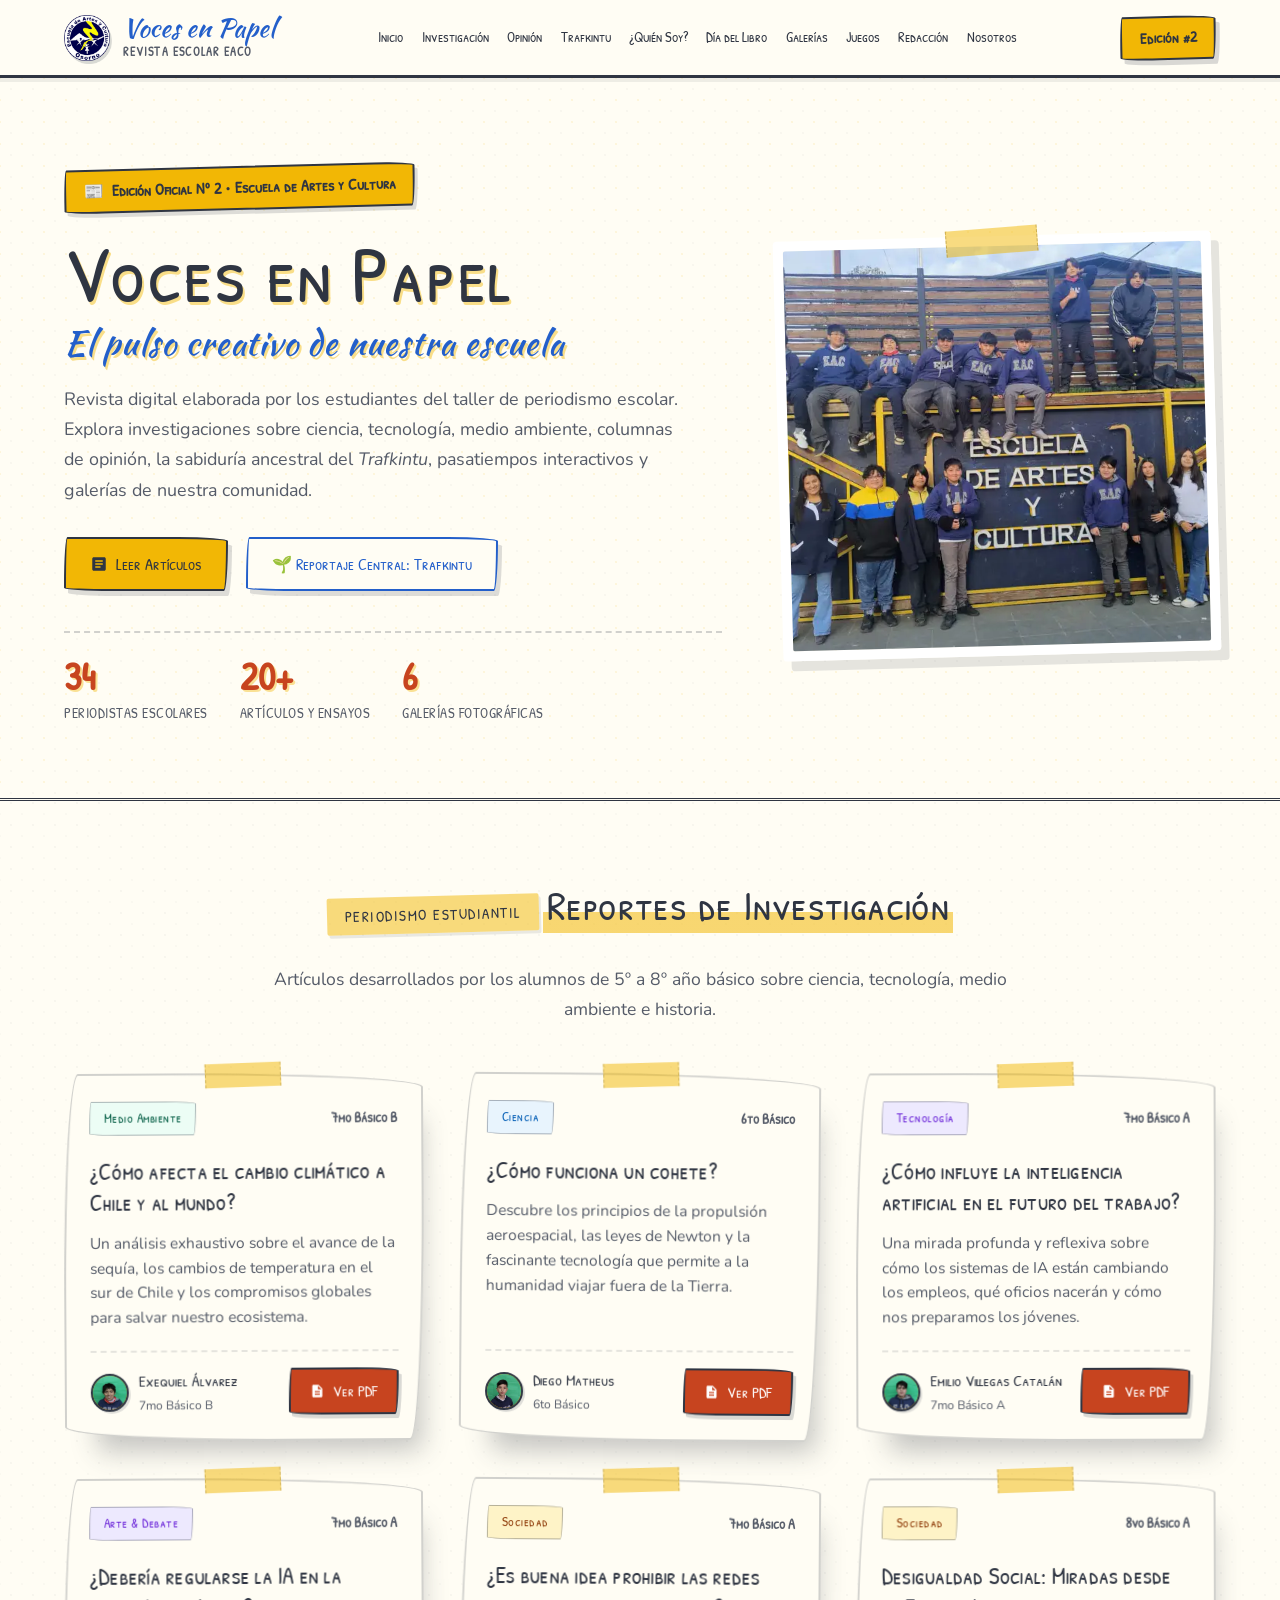
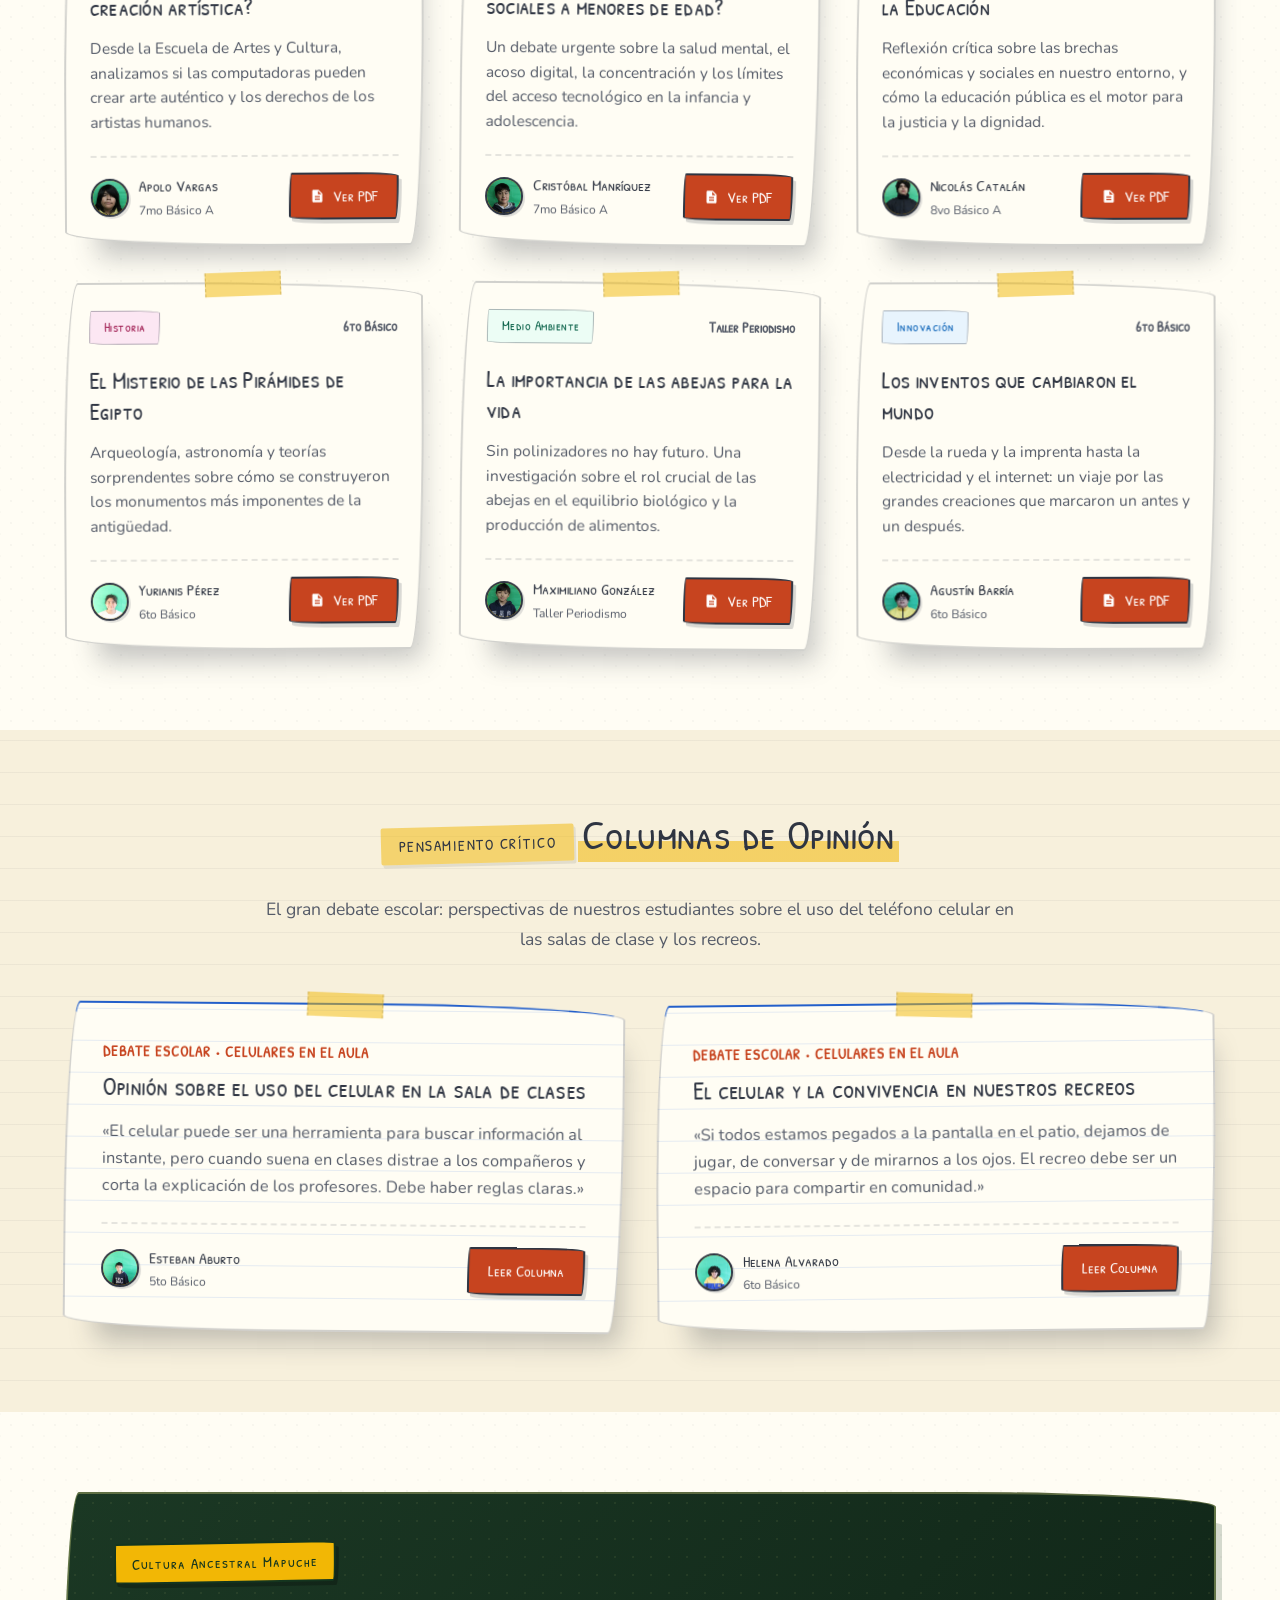
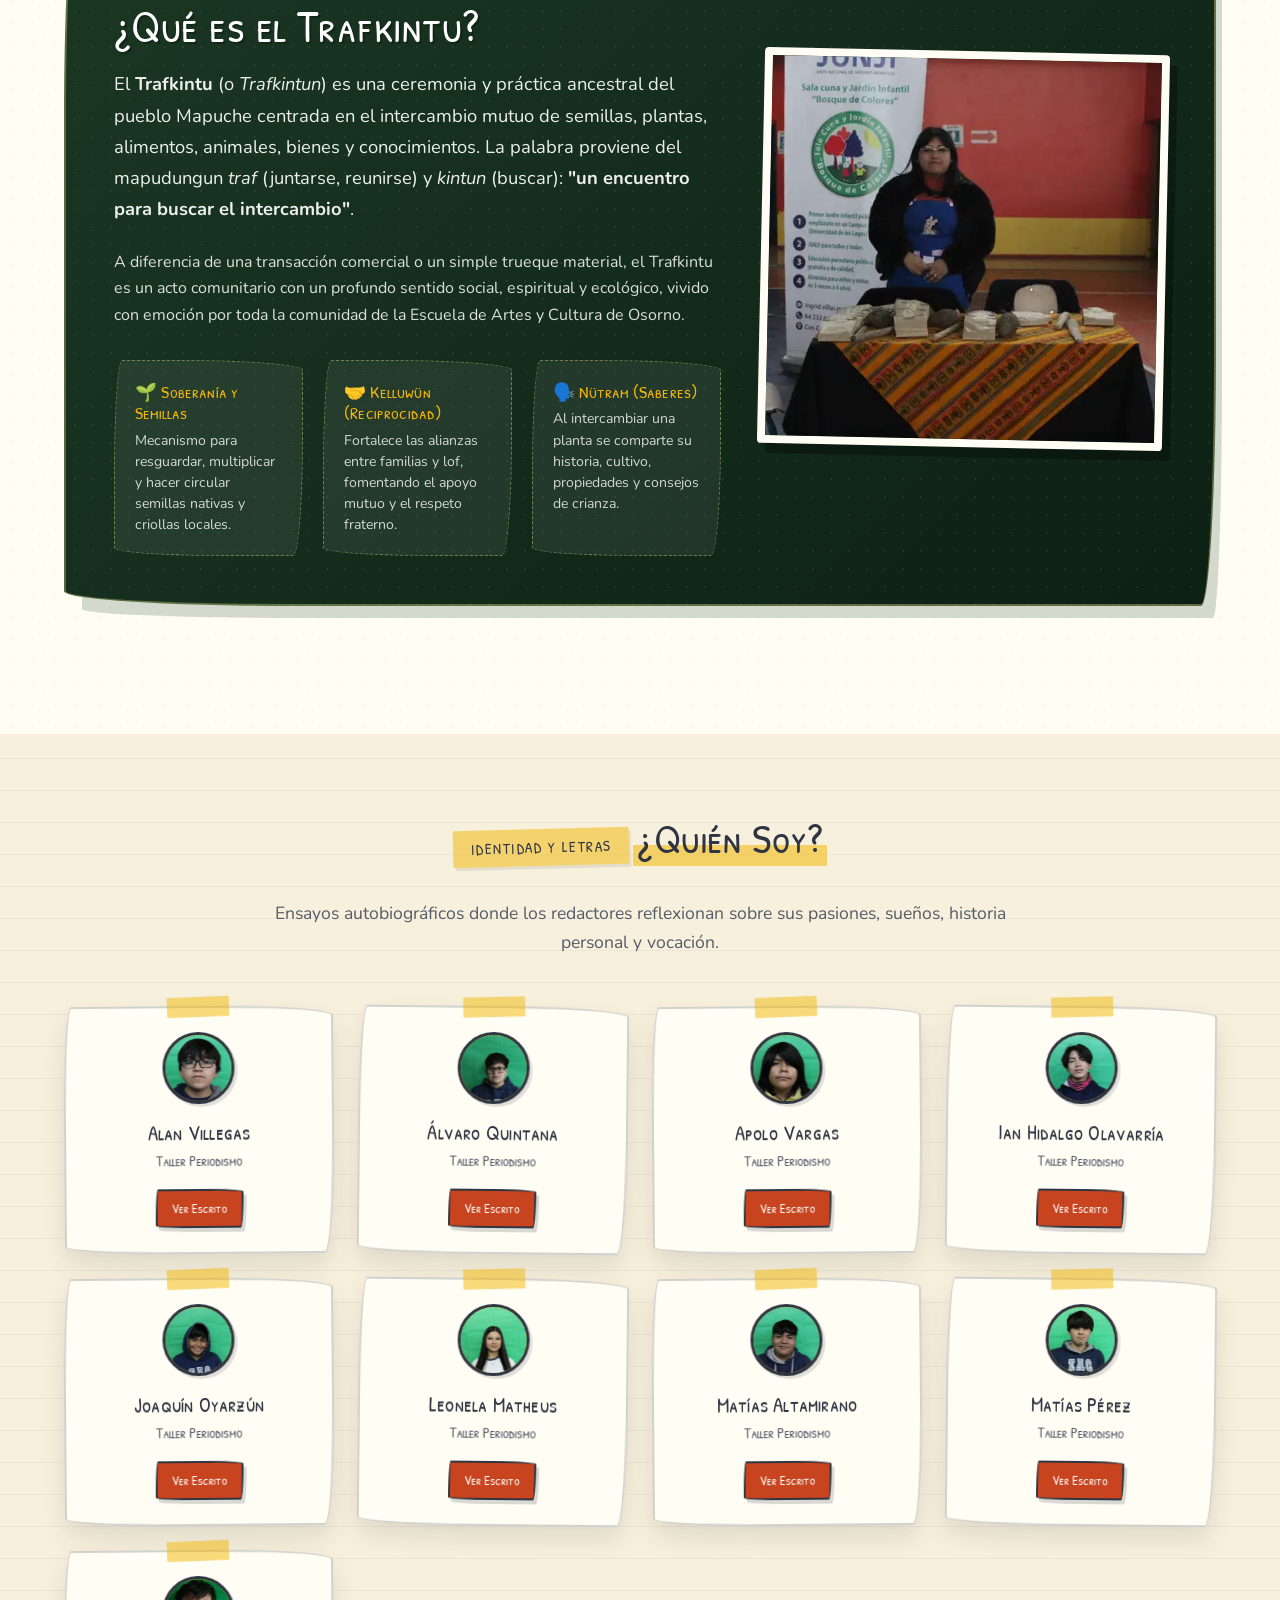
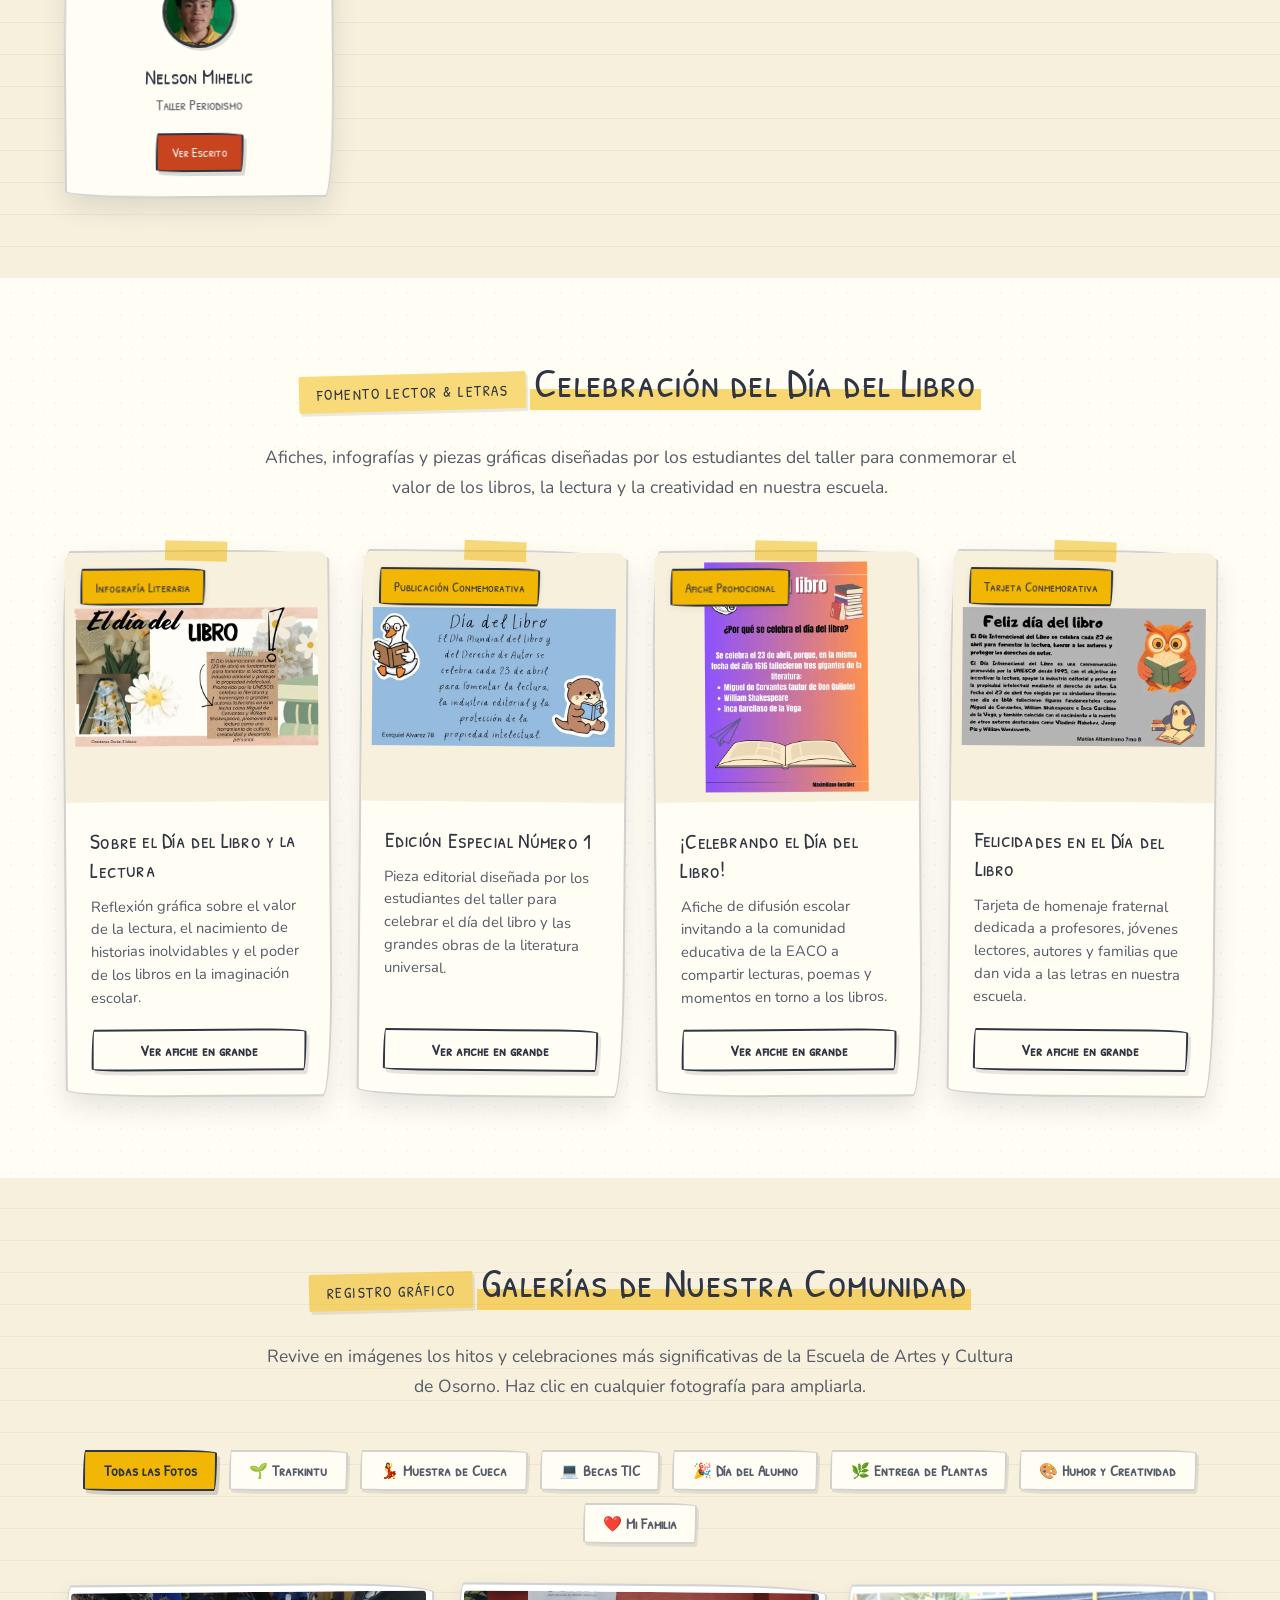
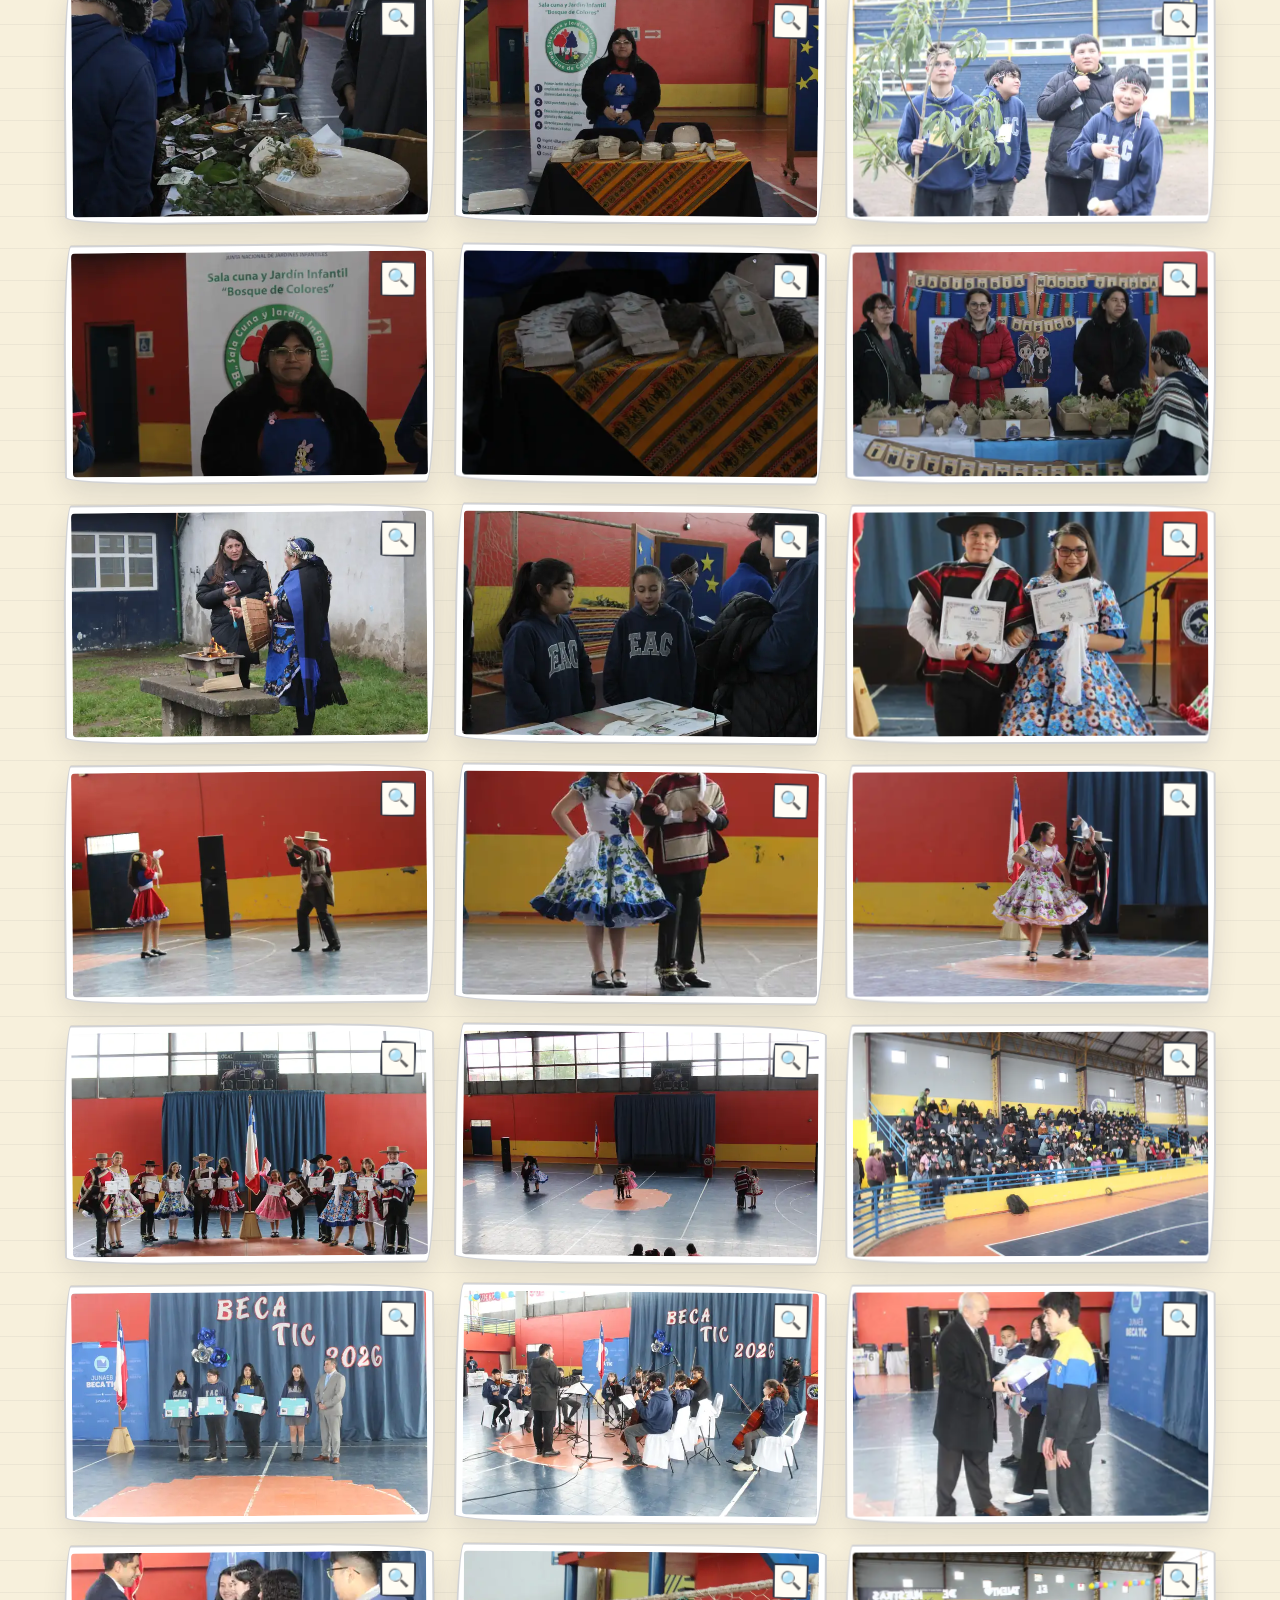
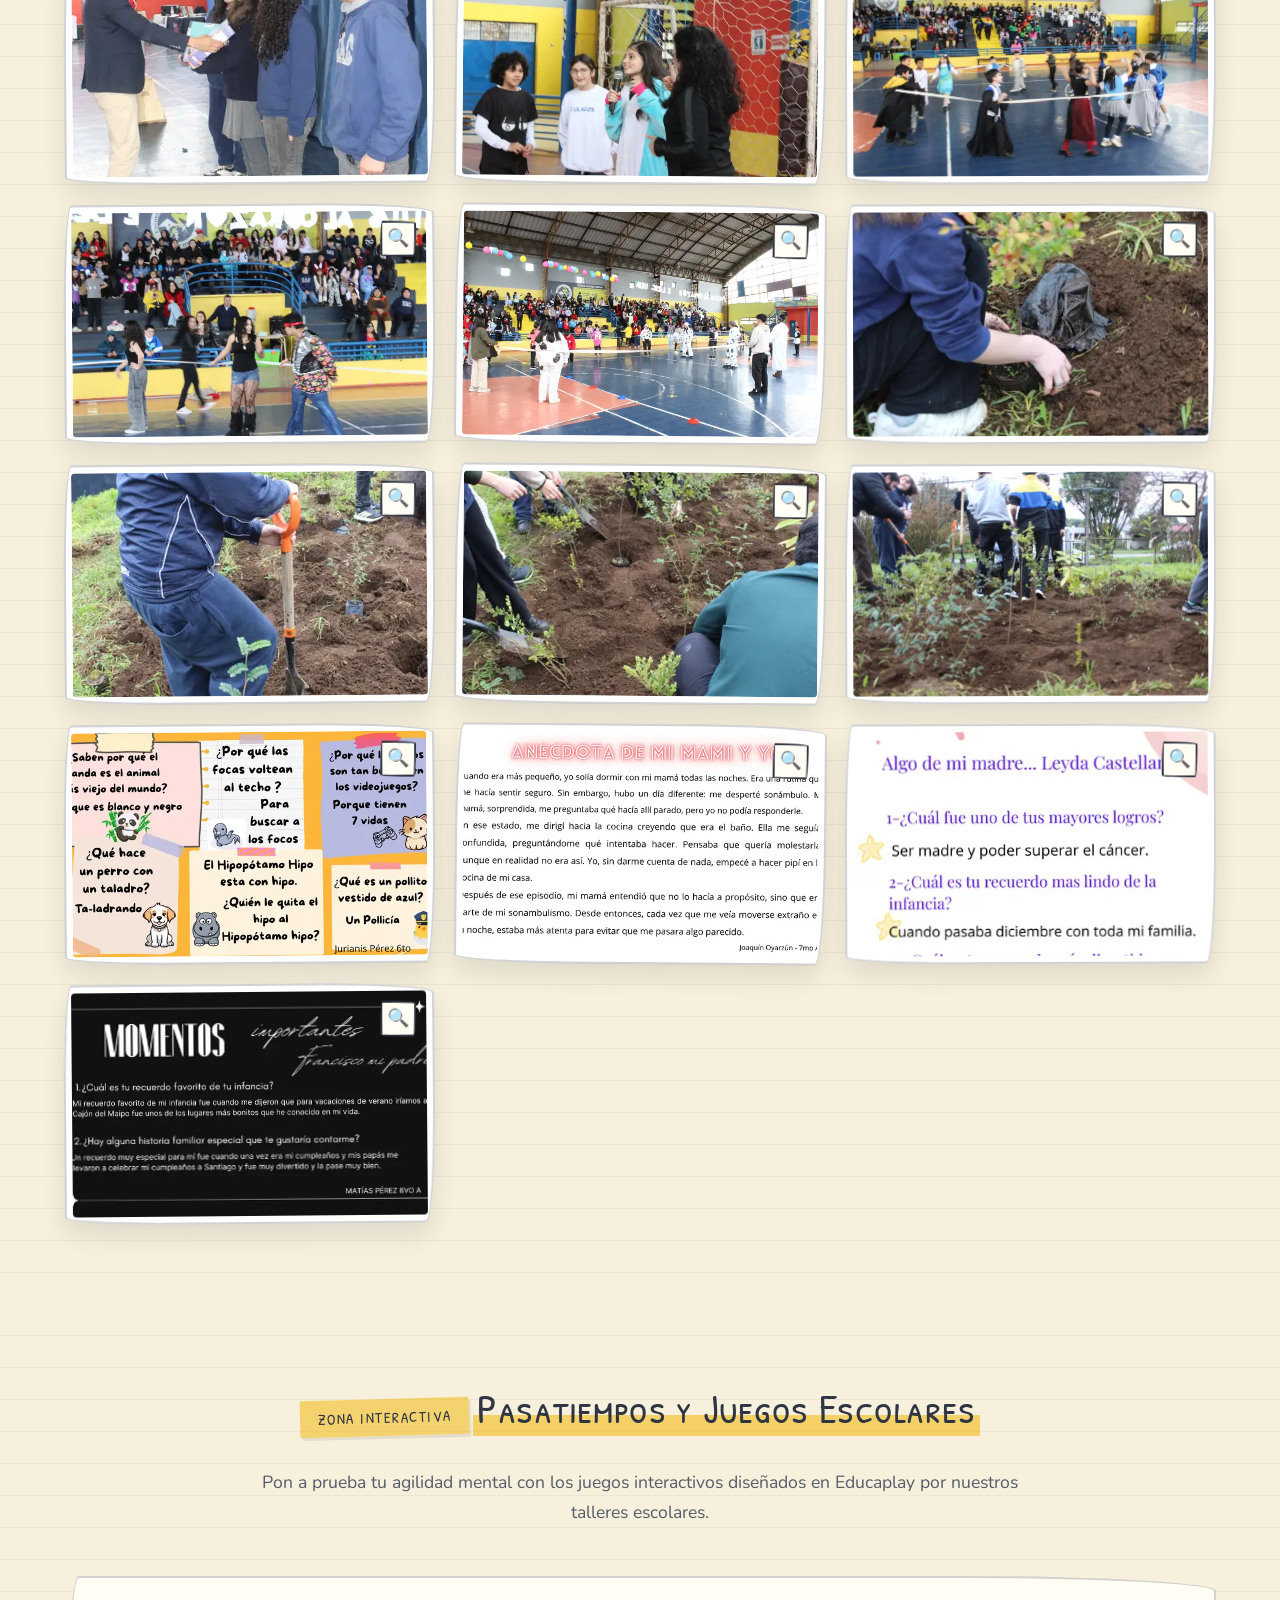
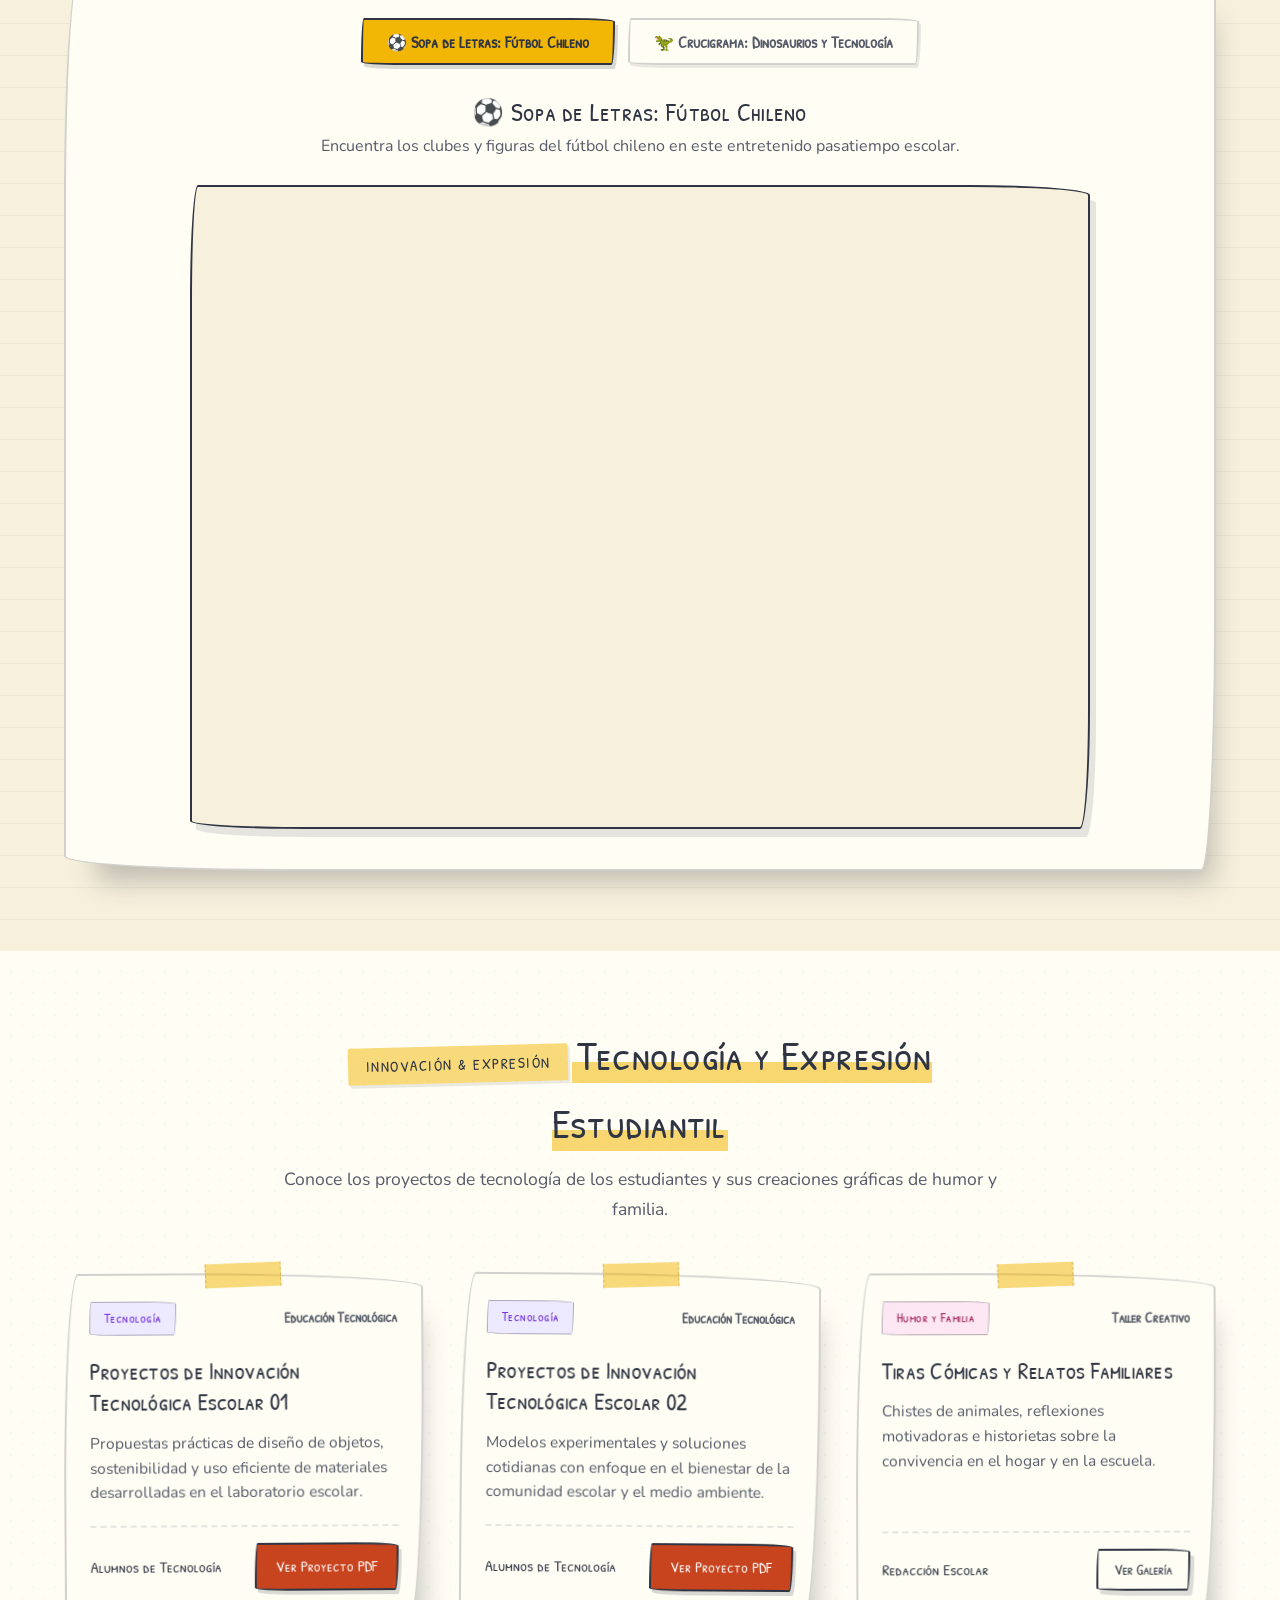
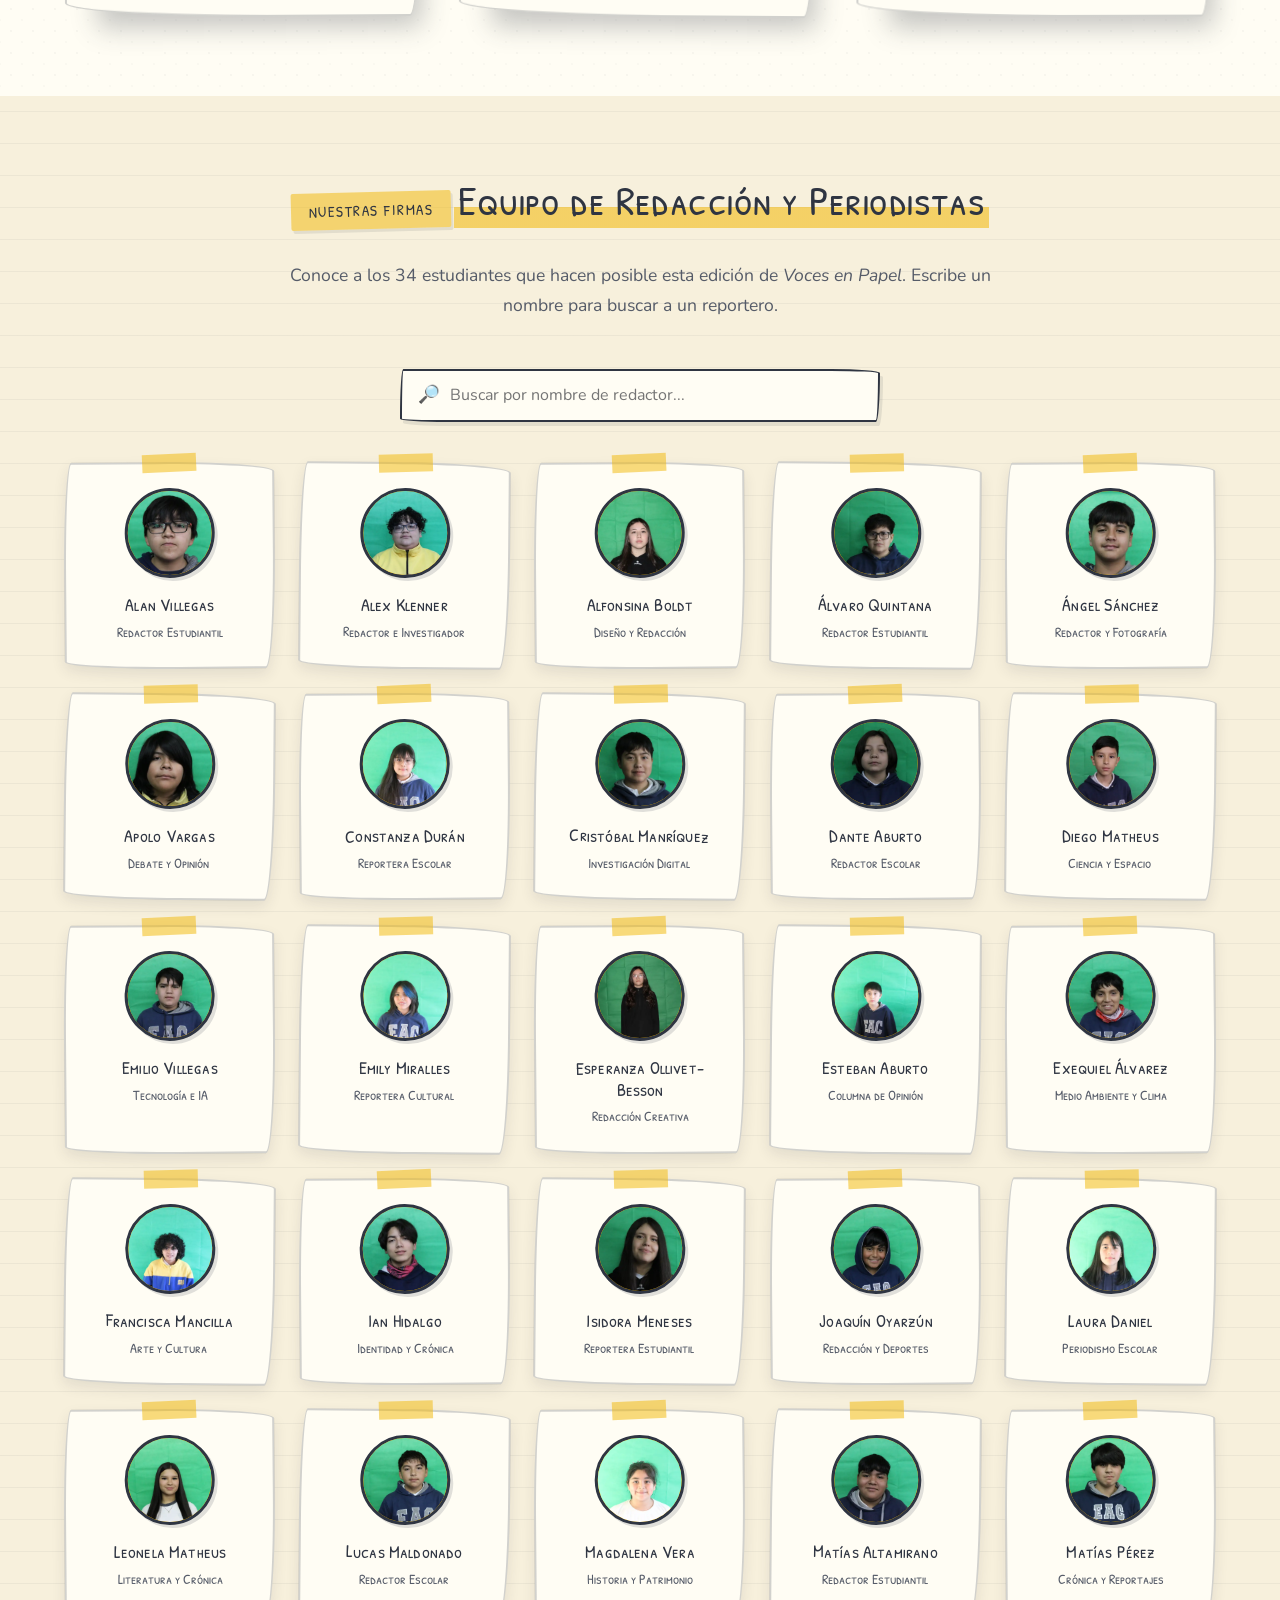
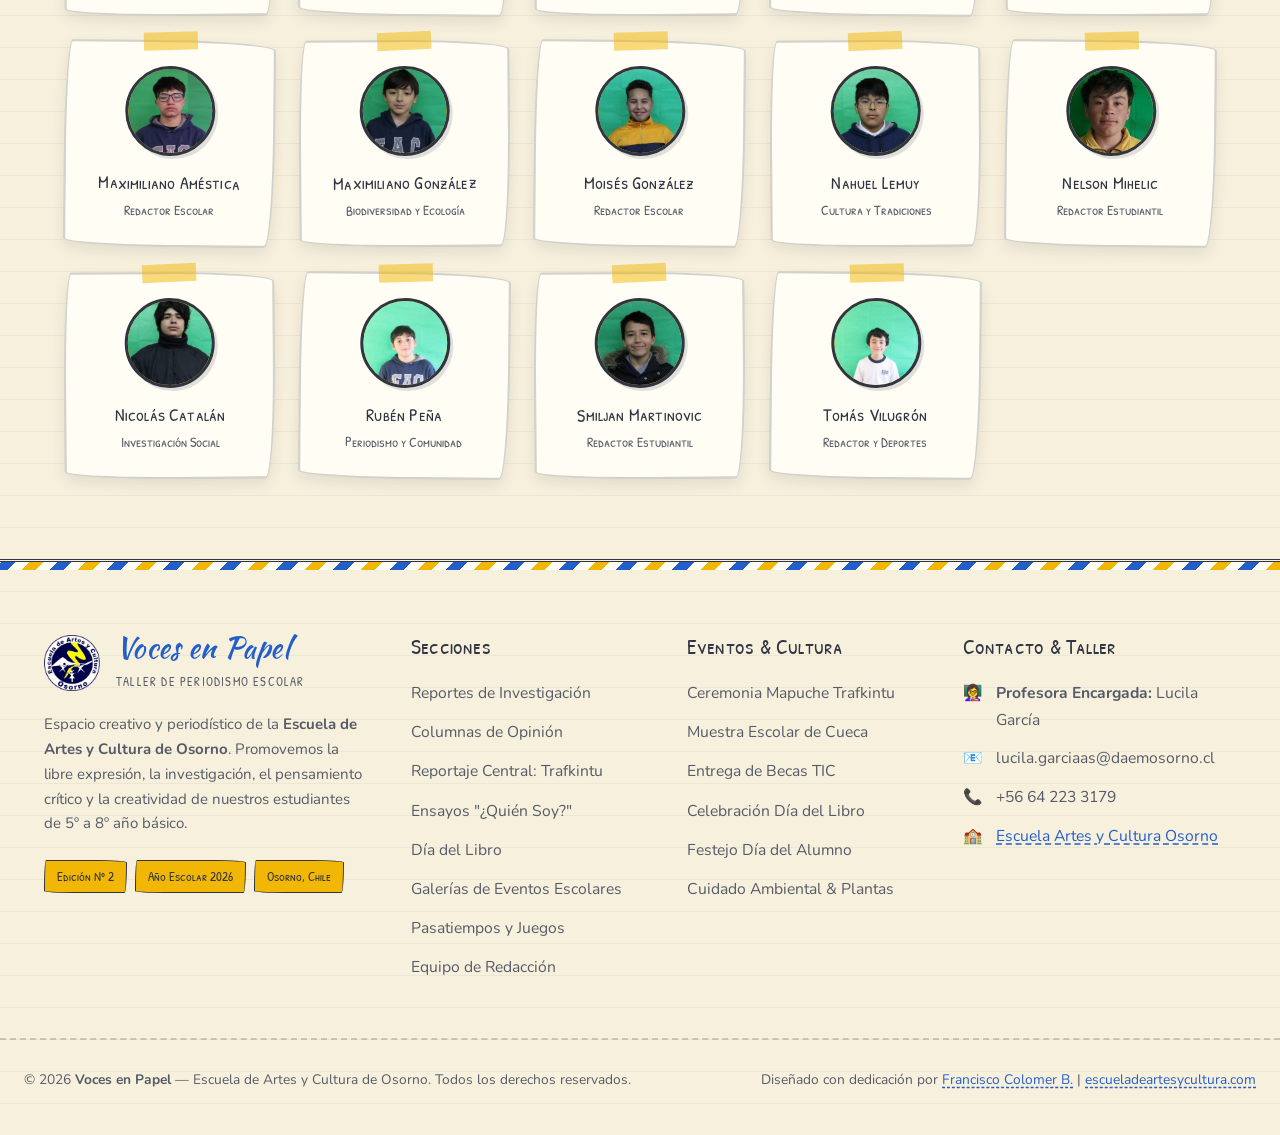
==== commit 7062c9c7: "feat: add Google Tag Manager tracking scripts to head" ====
--- a/index.html
+++ b/index.html
@@ -2,6 +2,13 @@
 <html lang="es">
 
 <head>
+    <!-- Google Tag Manager / Analytics -->
+    <script async src="https://www.googletagmanager.com/gtm.js?id=GTM-W6LMH2V7"></script>
+    <script>
+        window.dataLayer = window.dataLayer || [];
+        function gtag(){dataLayer.push(arguments);}
+        gtag('js', new Date());
+    </script>
     <meta charset="UTF-8">
     <meta name="viewport" content="width=device-width, initial-scale=1.0">
     <meta name="theme-color" content="#fffdf4">
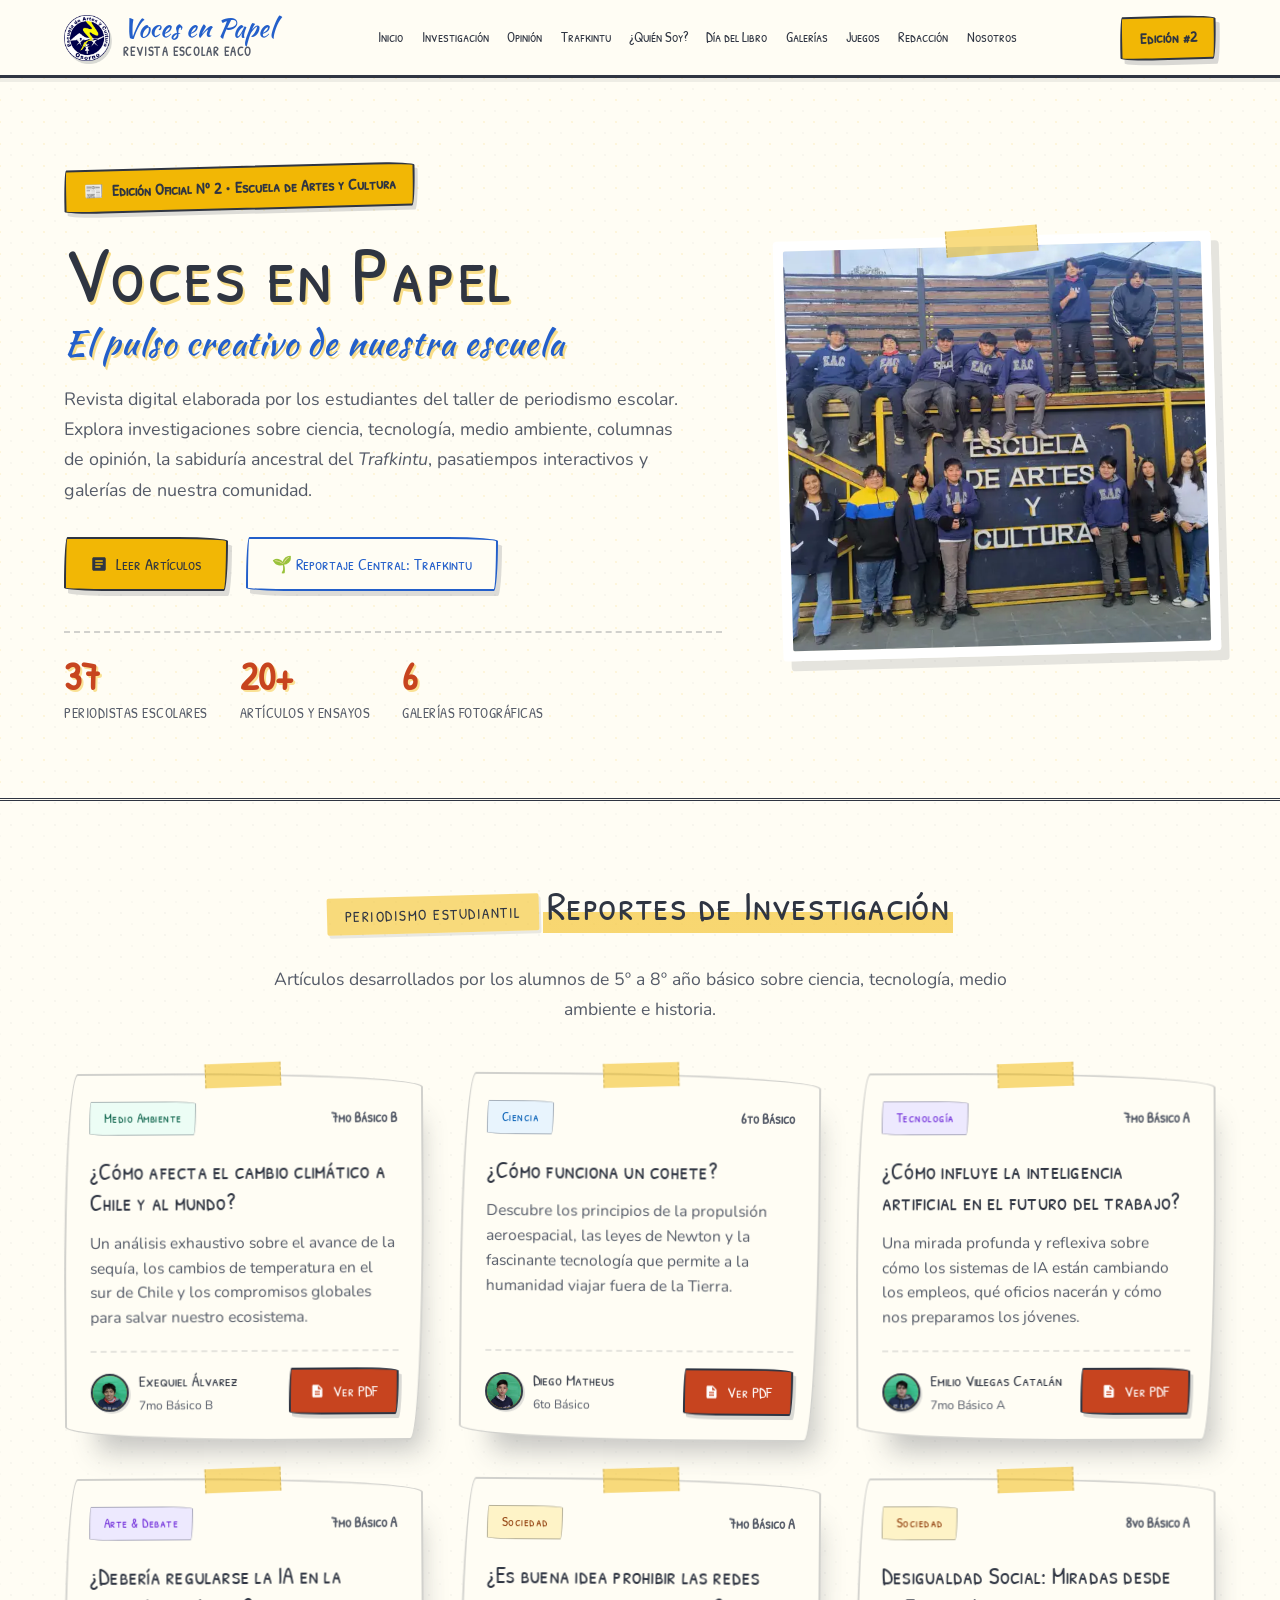
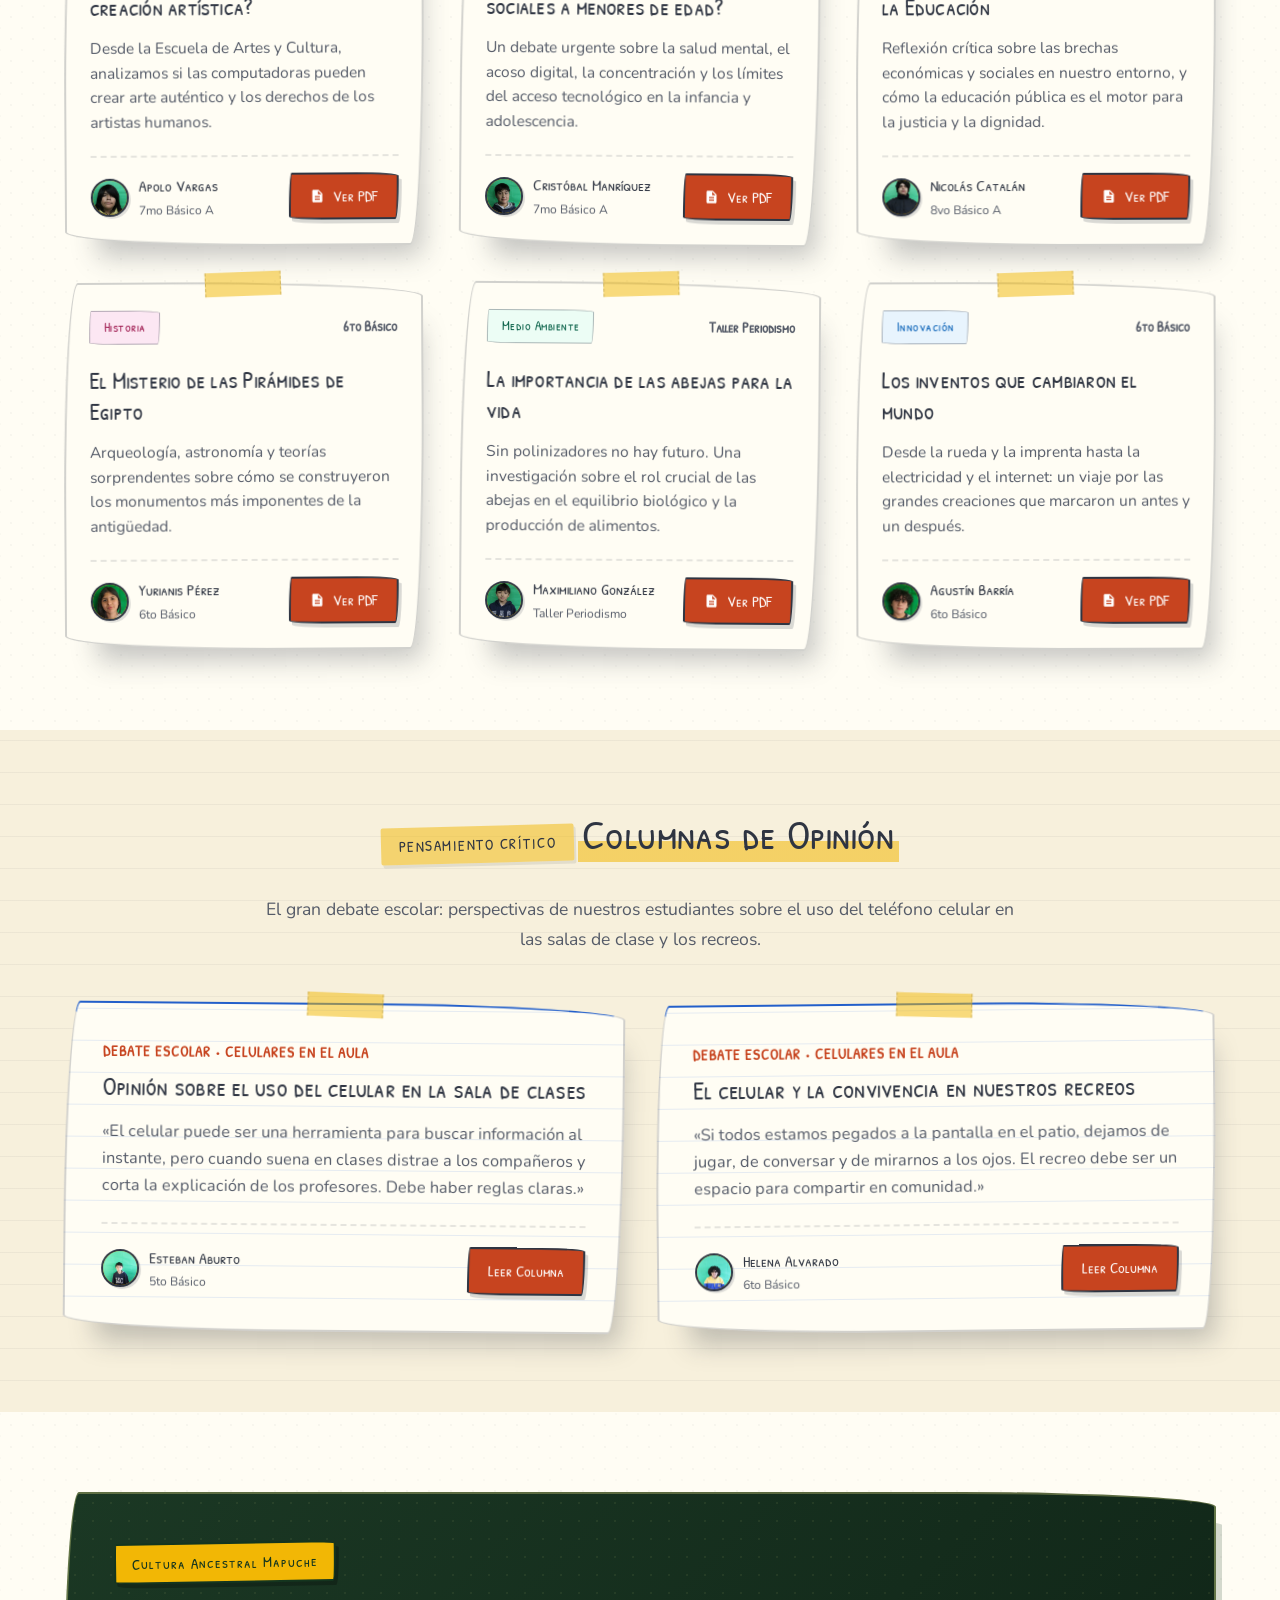
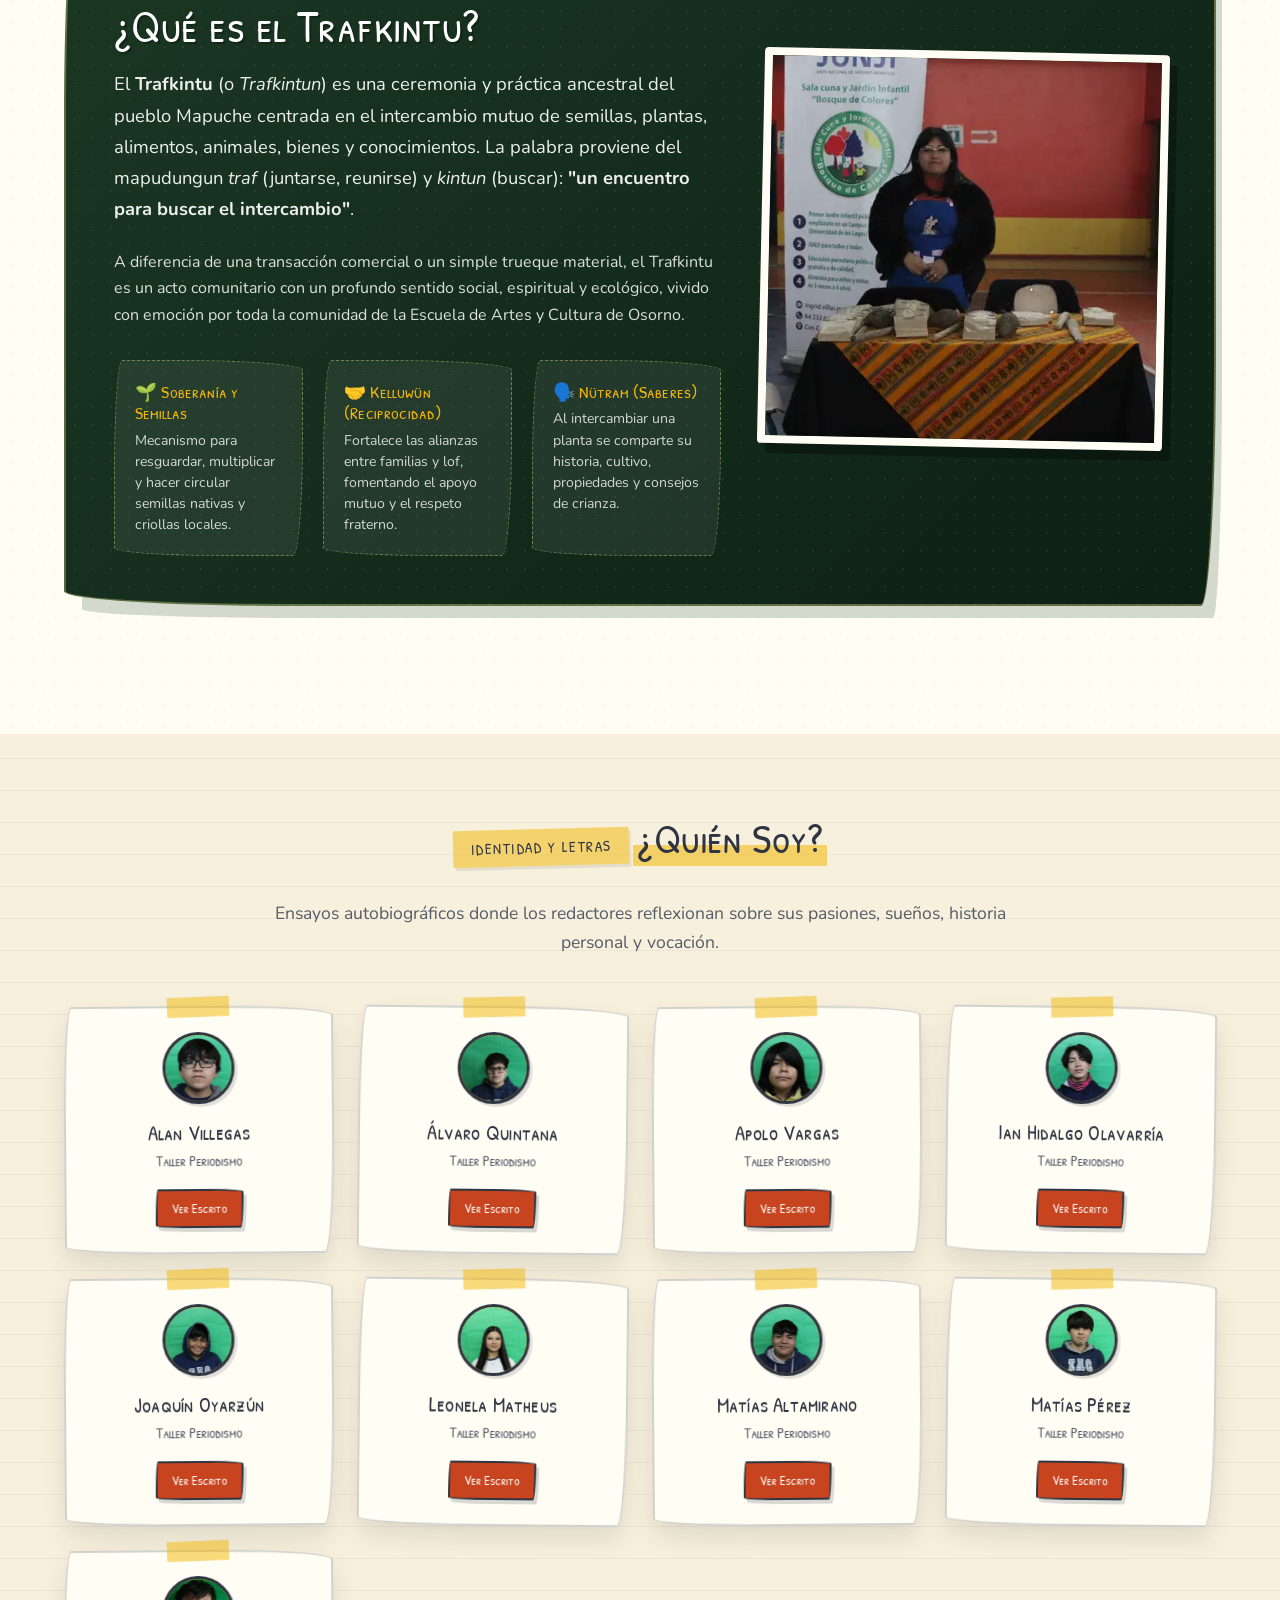
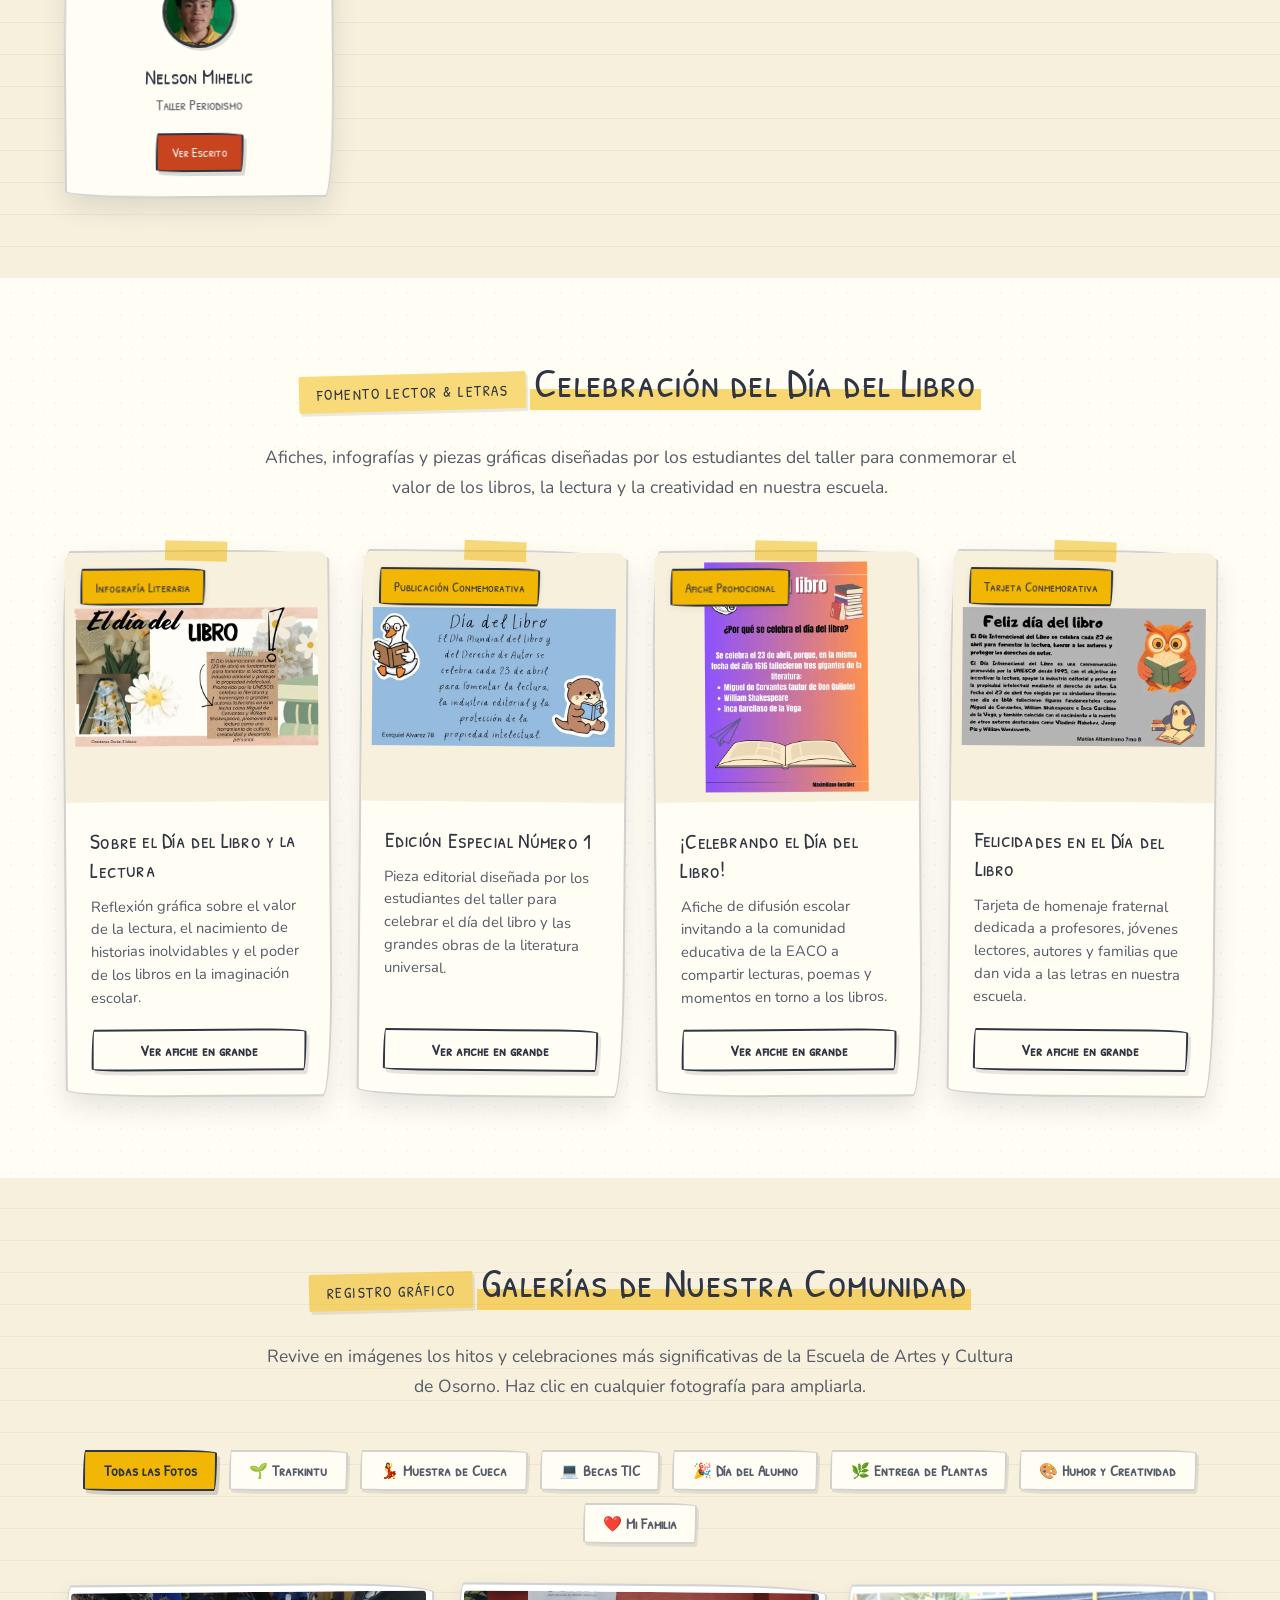
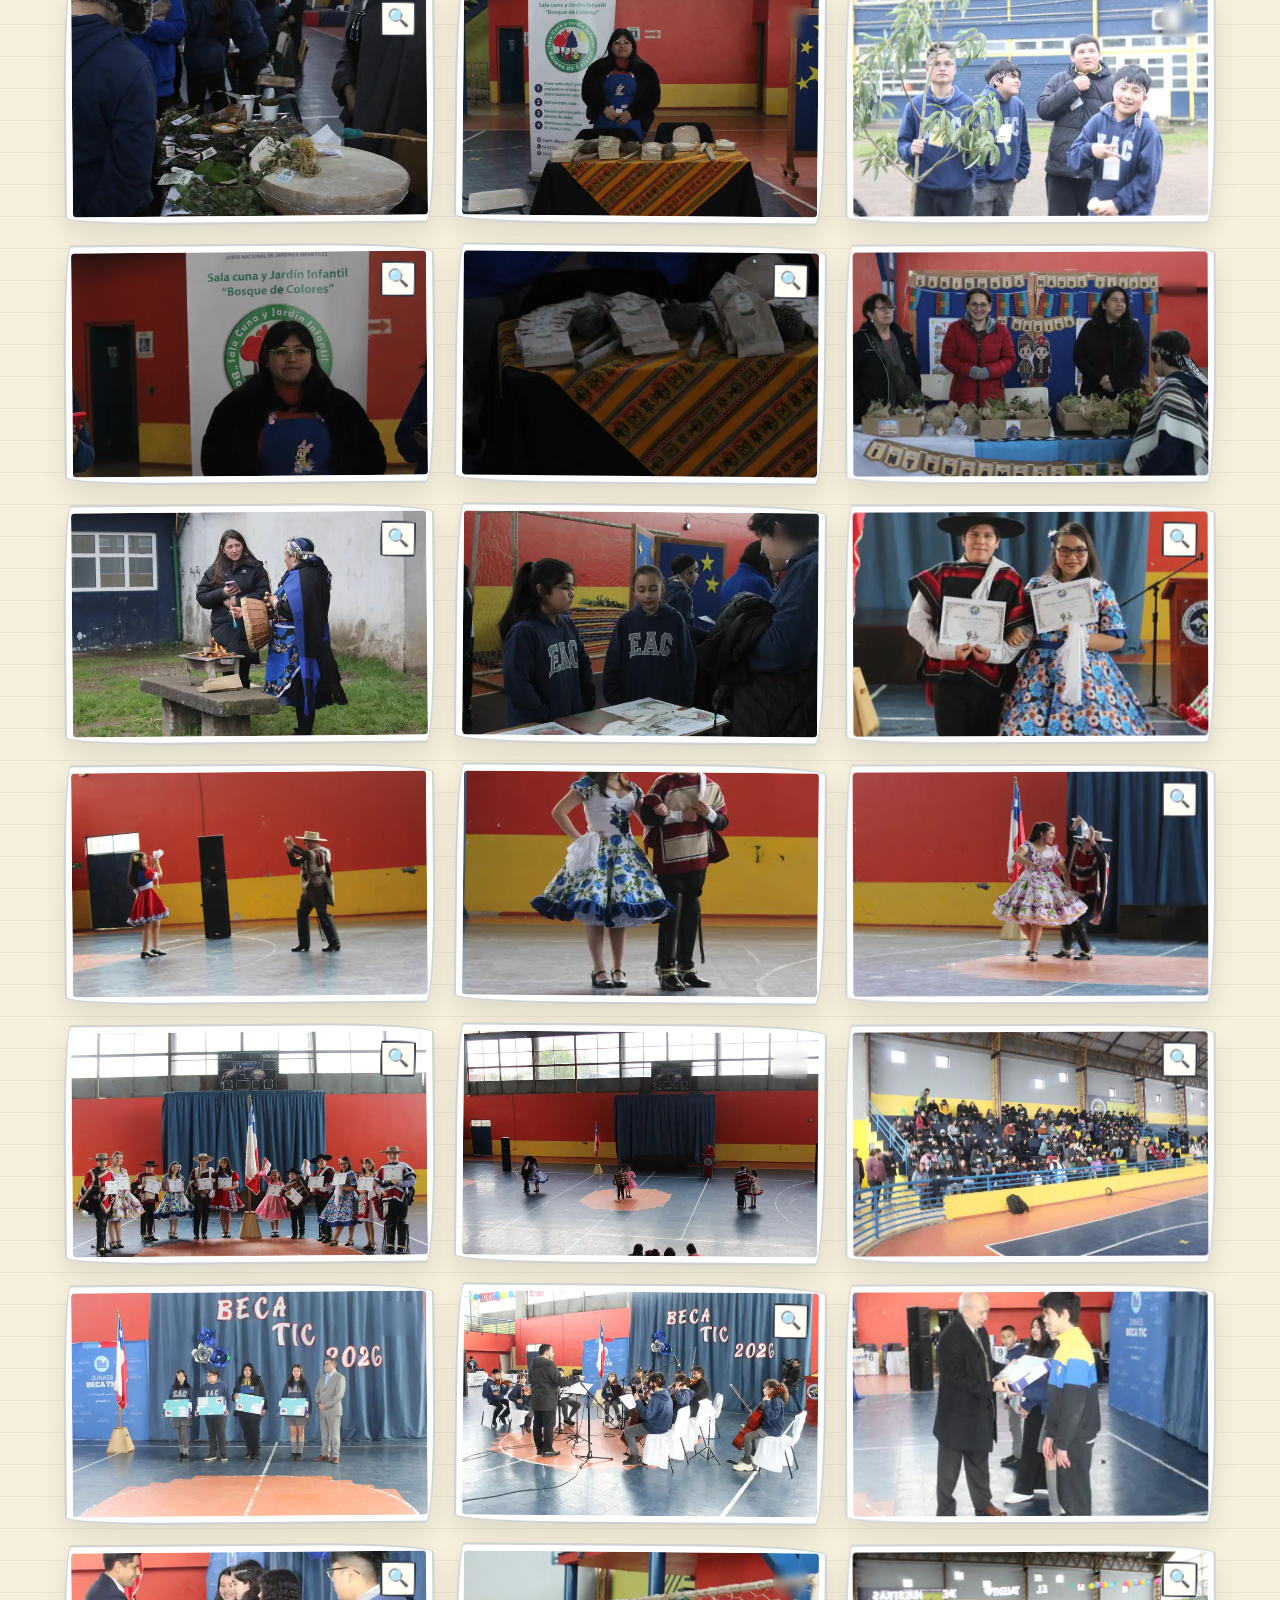
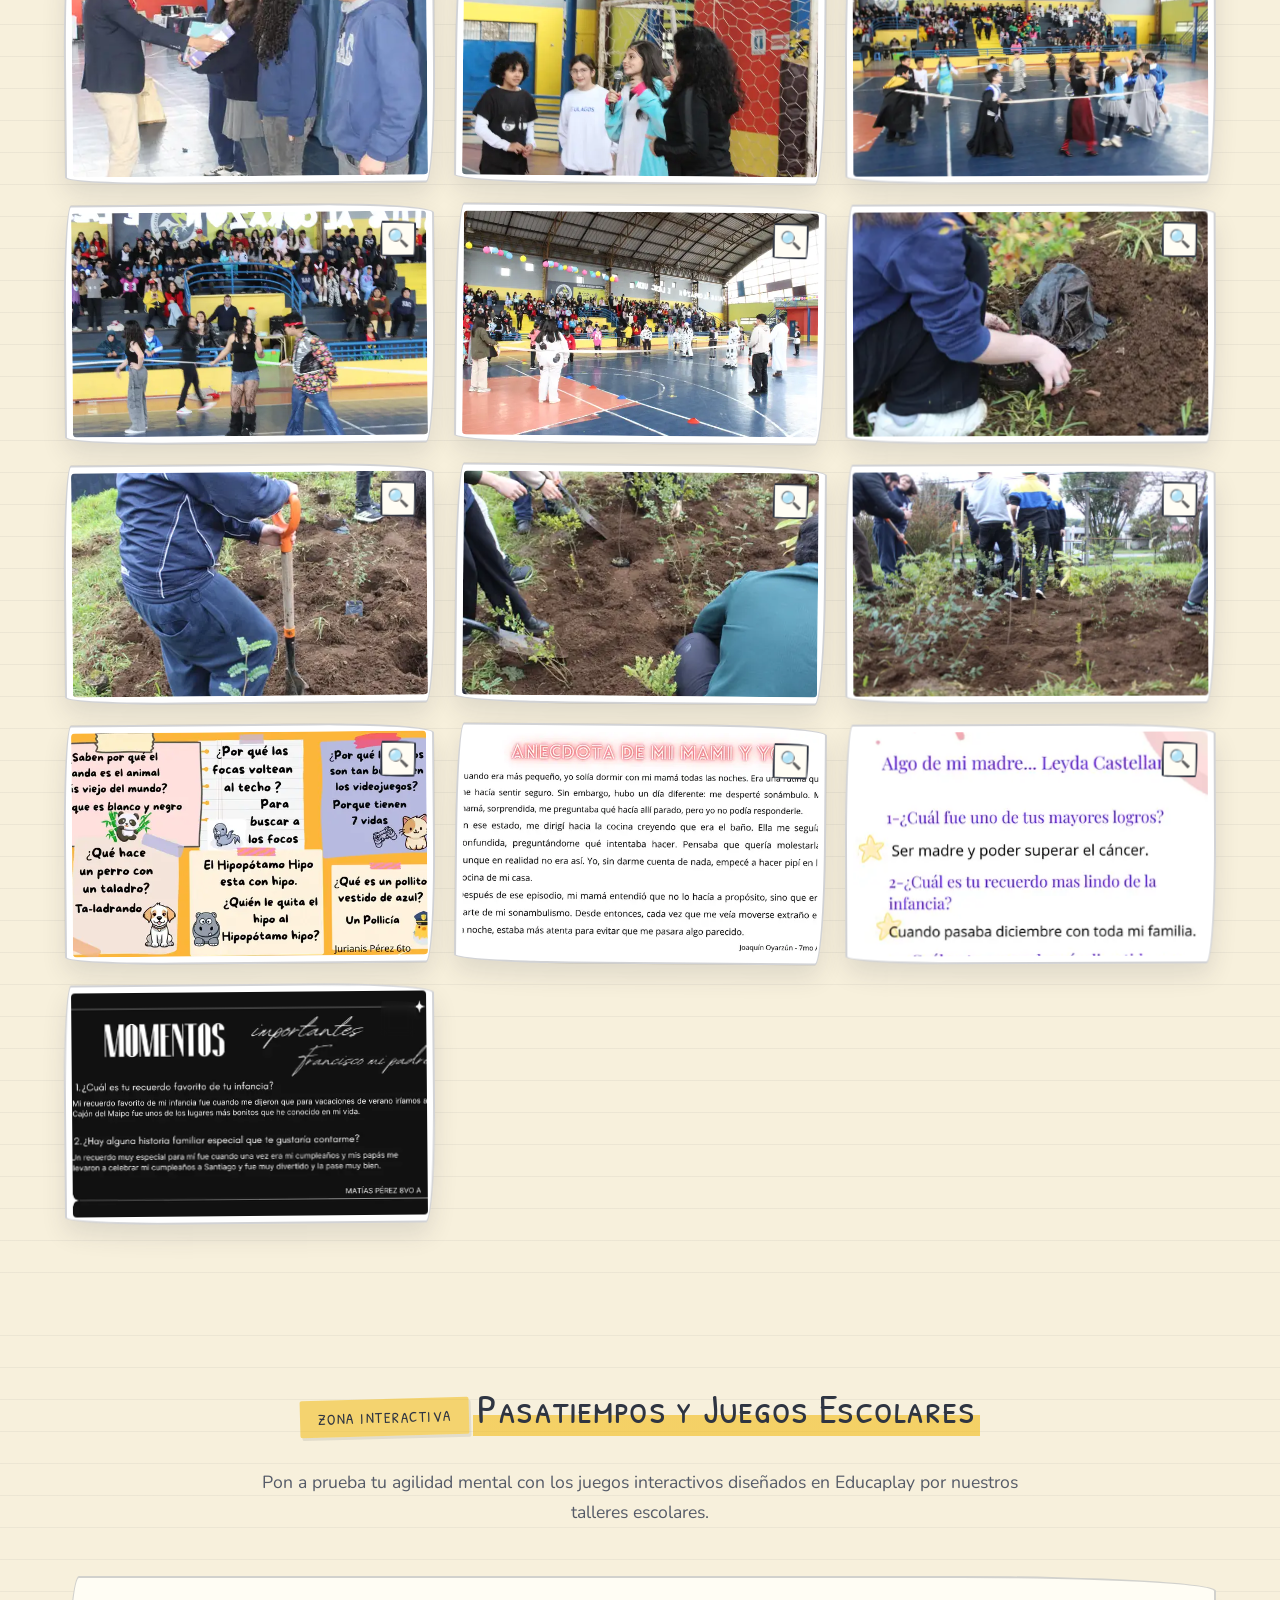
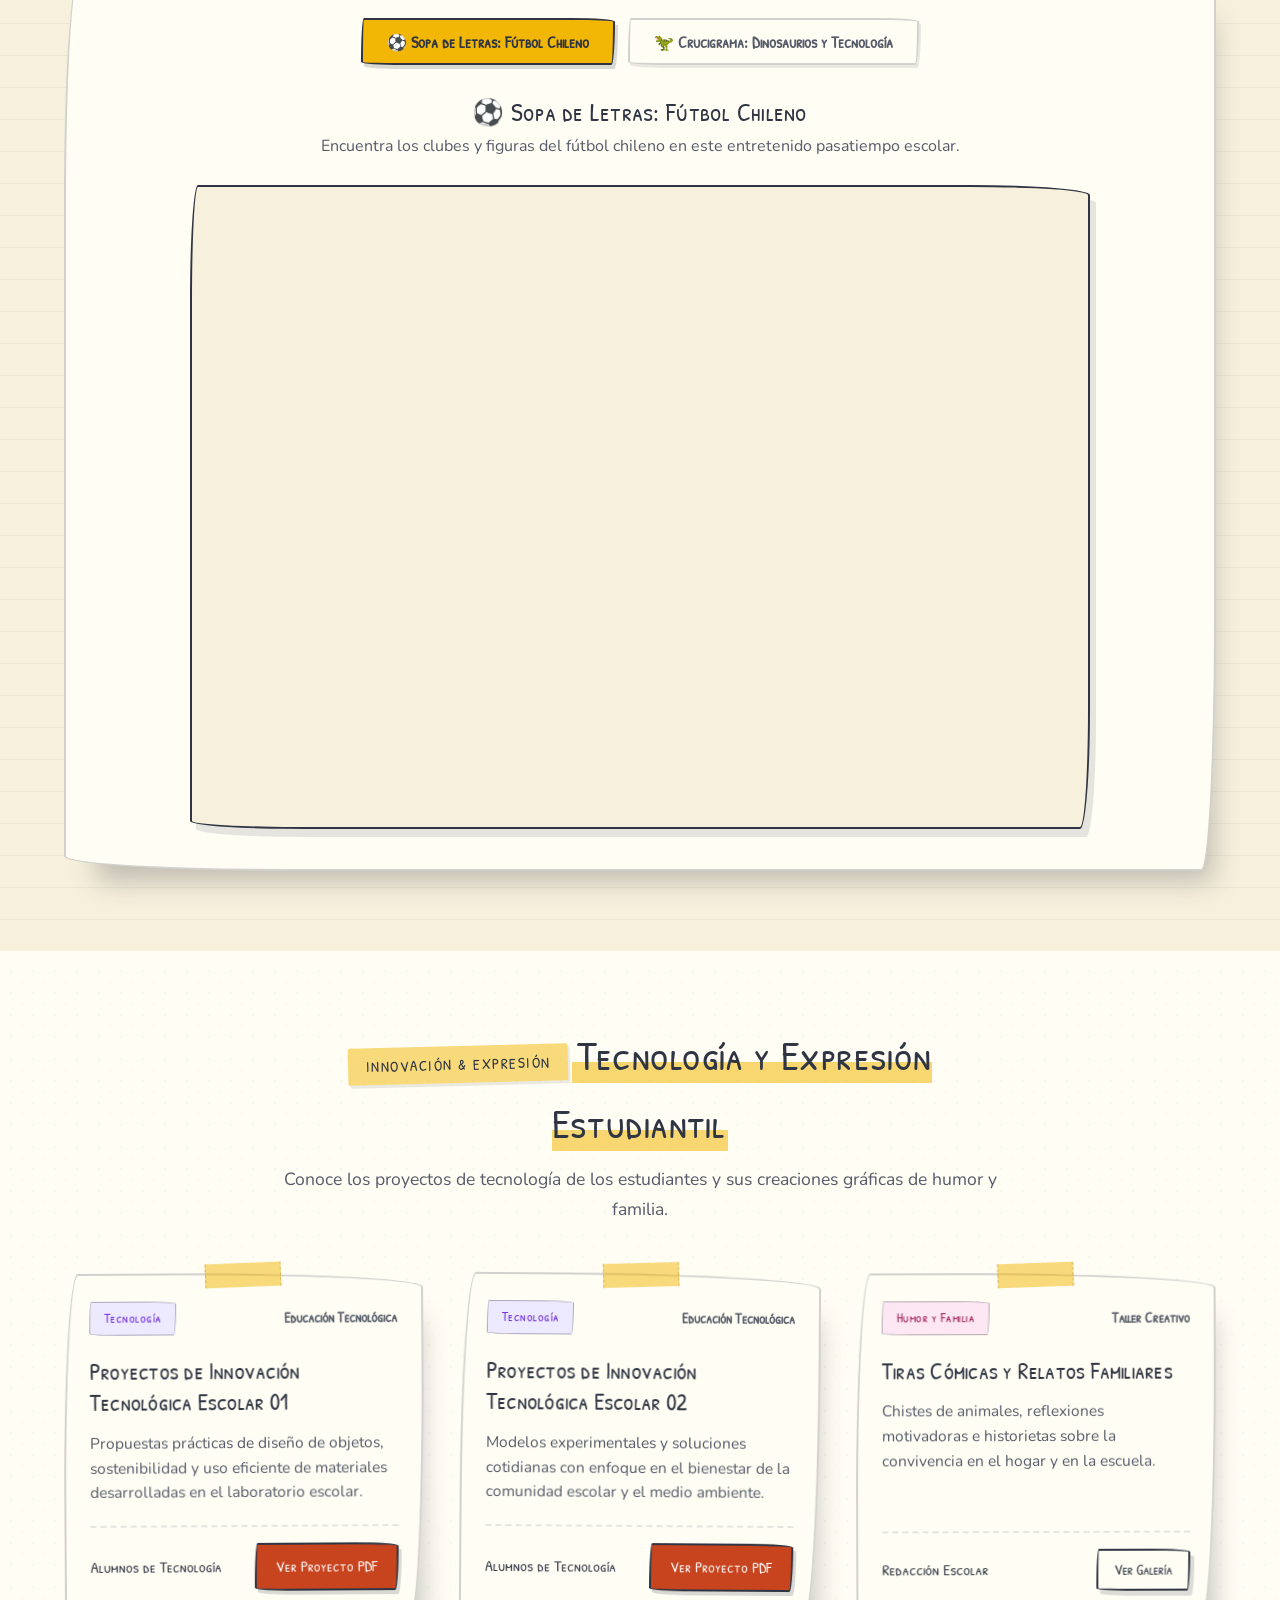
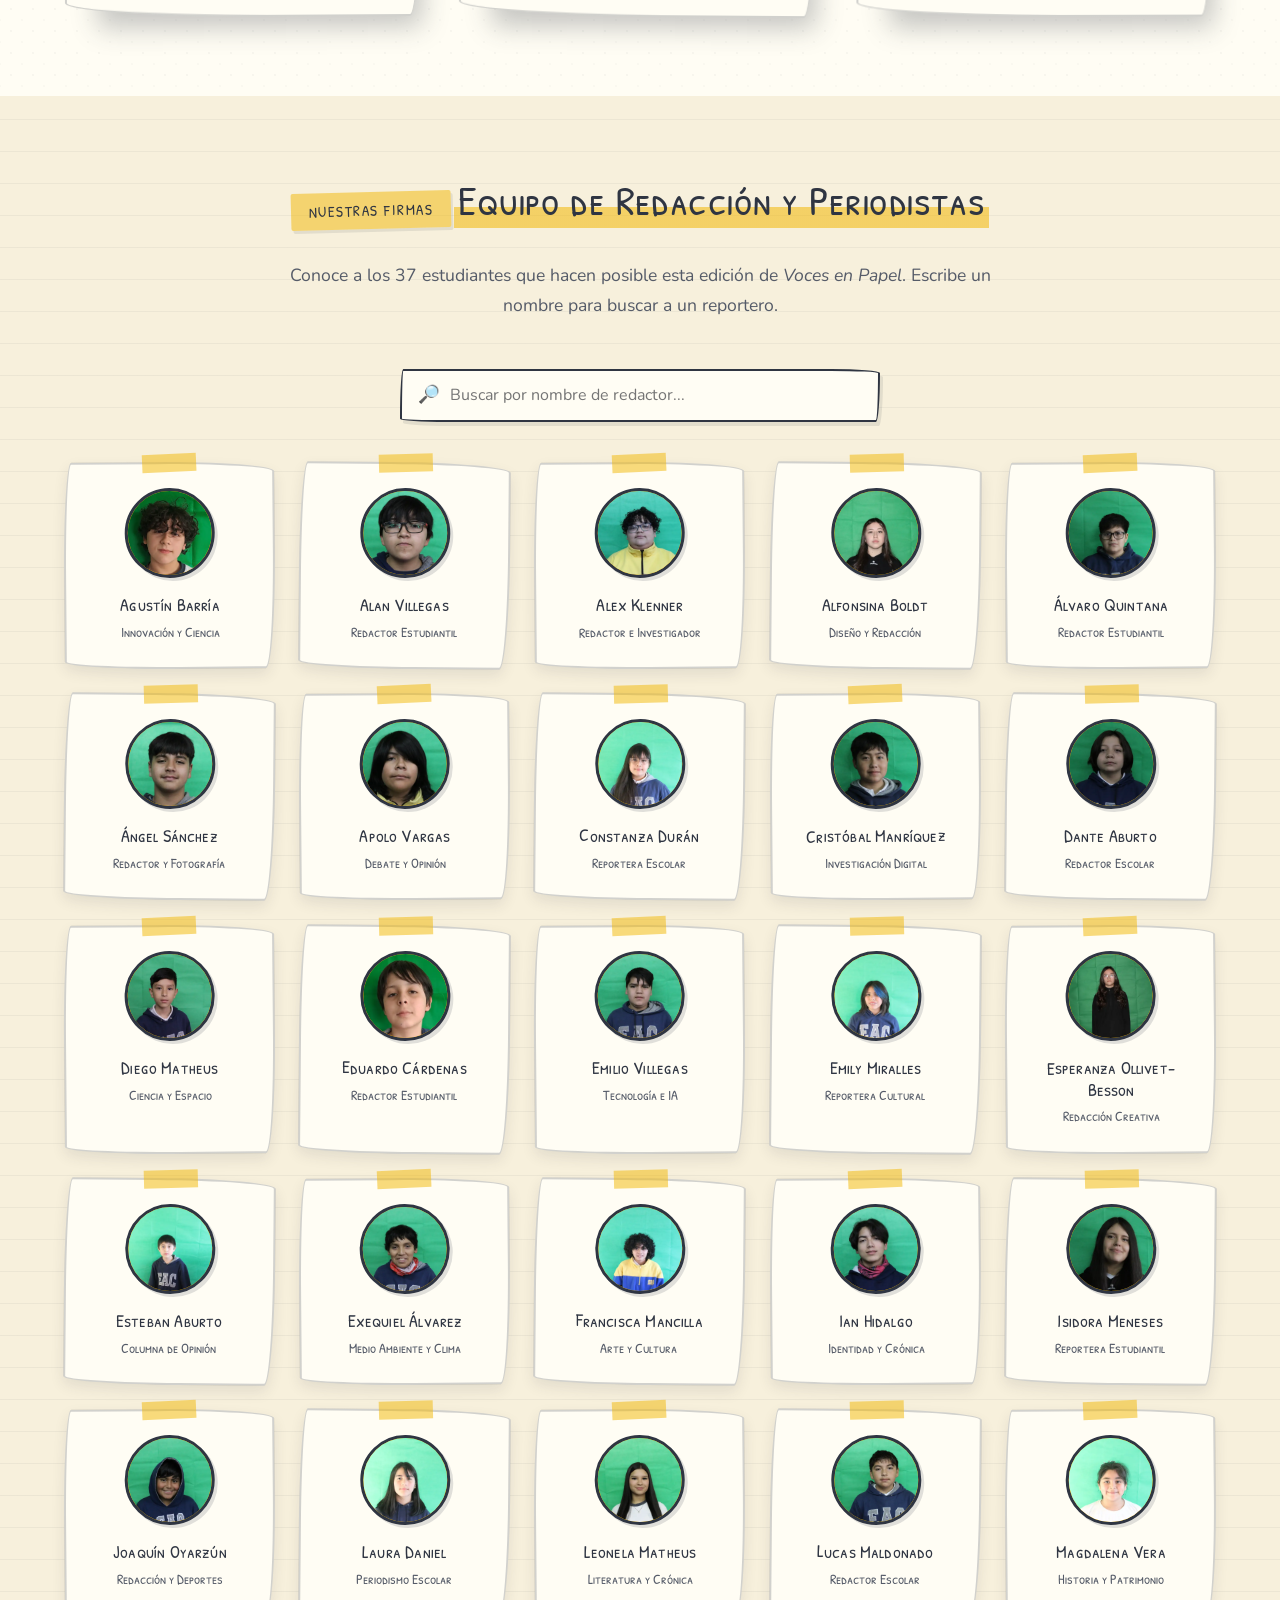
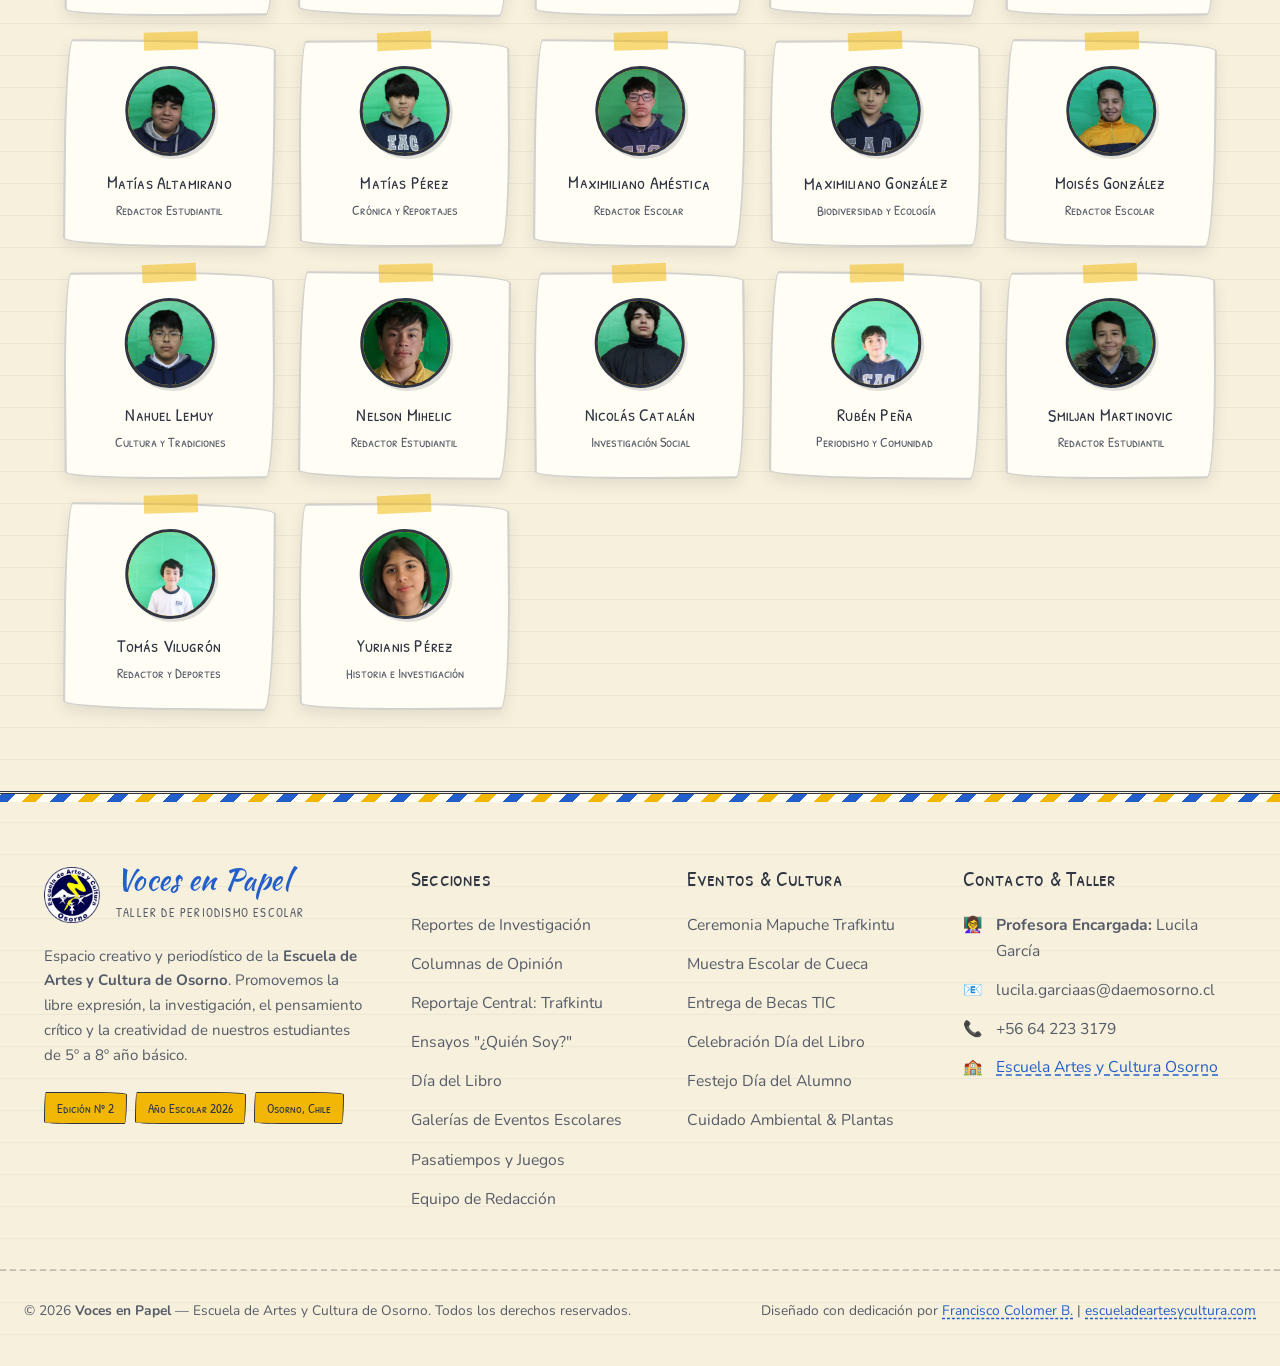
==== commit bcc228bf: "feat: update staff directory and update article authors in dataset" ====
--- a/index.html
+++ b/index.html
@@ -127,7 +127,7 @@
                         </div>
                         <div class="hero-stats">
                             <div class="hero-stat-item">
-                                <span class="hero-stat-number">34</span>
+                                <span class="hero-stat-number">37</span>
                                 <span class="hero-stat-label">Periodistas Escolares</span>
                             </div>
                             <div class="hero-stat-item">
@@ -438,7 +438,7 @@
                 <header class="section-header">
                     <span class="section-tag">Nuestras Firmas</span>
                     <h2>Equipo de Redacción y Periodistas</h2>
-                    <p>Conoce a los 34 estudiantes que hacen posible esta edición de <em>Voces en Papel</em>. Escribe un
+                    <p>Conoce a los 37 estudiantes que hacen posible esta edición de <em>Voces en Papel</em>. Escribe un
                         nombre para buscar a un reportero.</p>
                 </header>
 
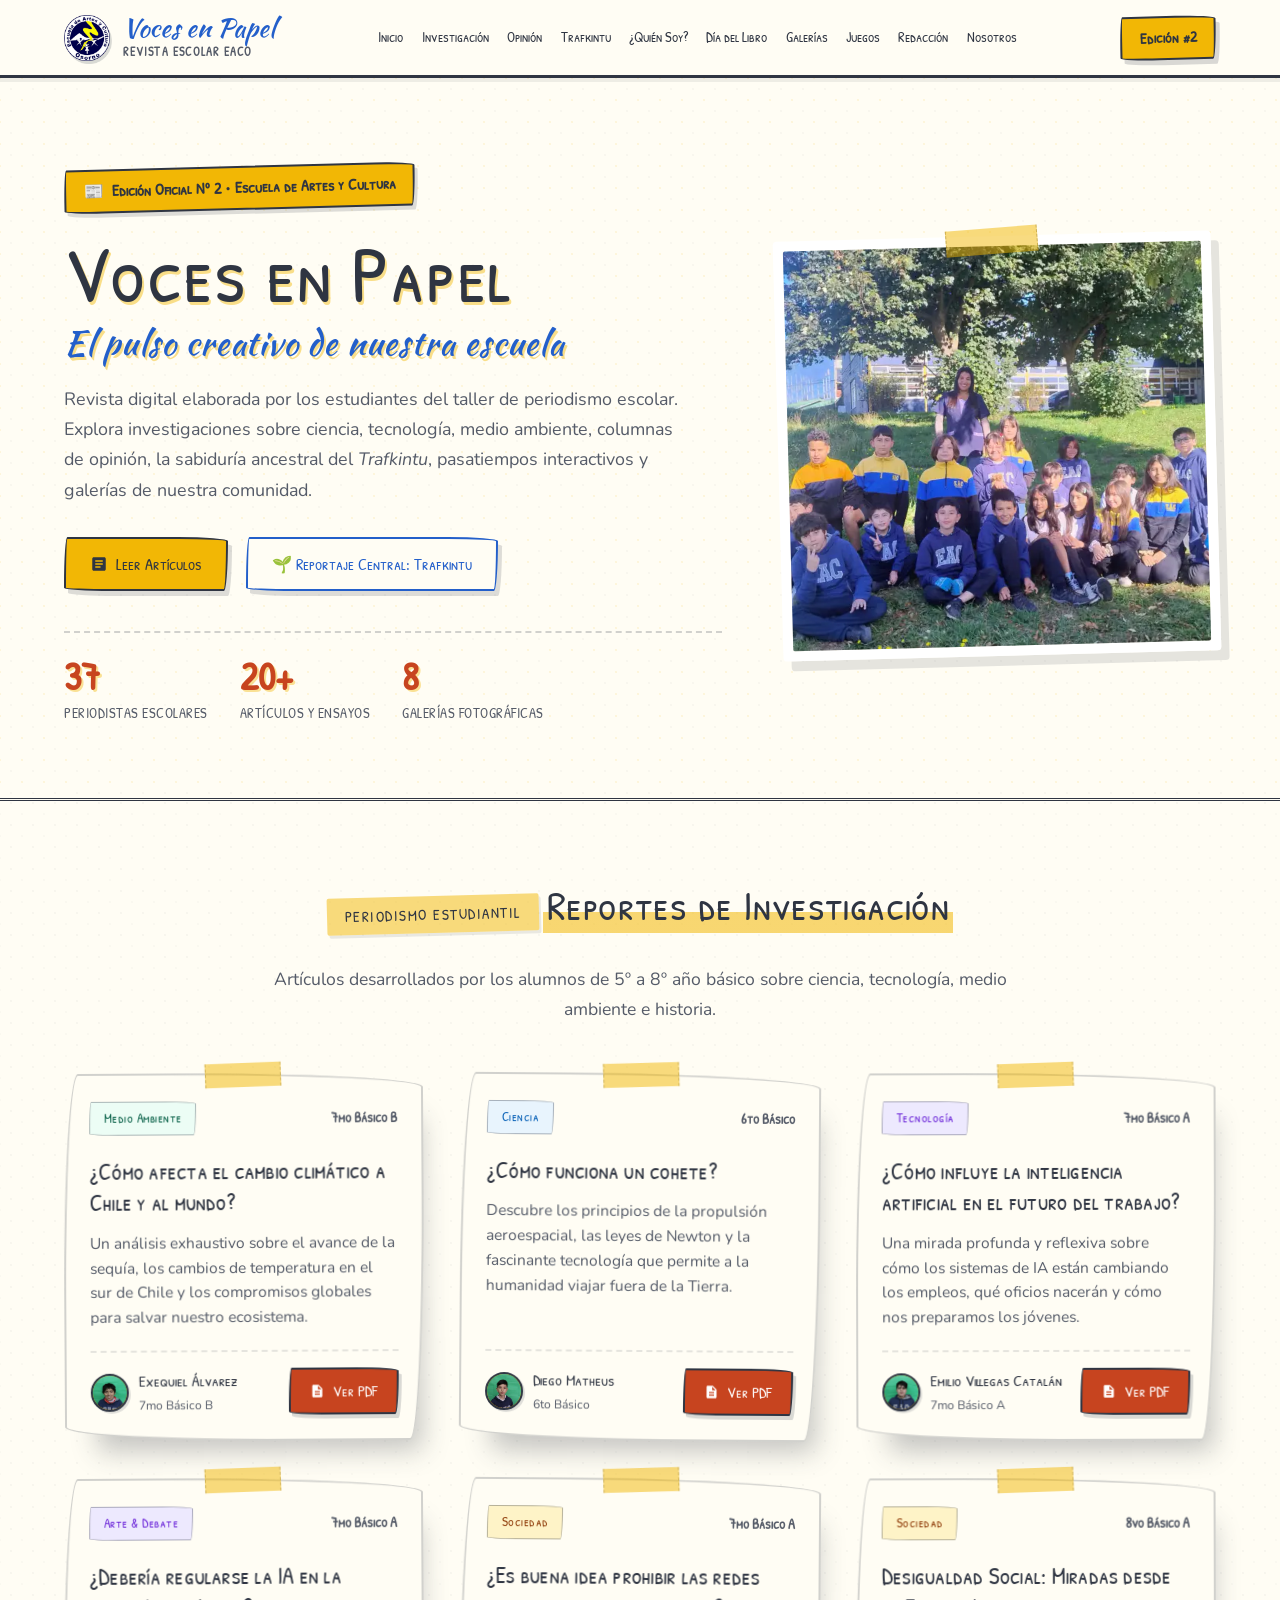
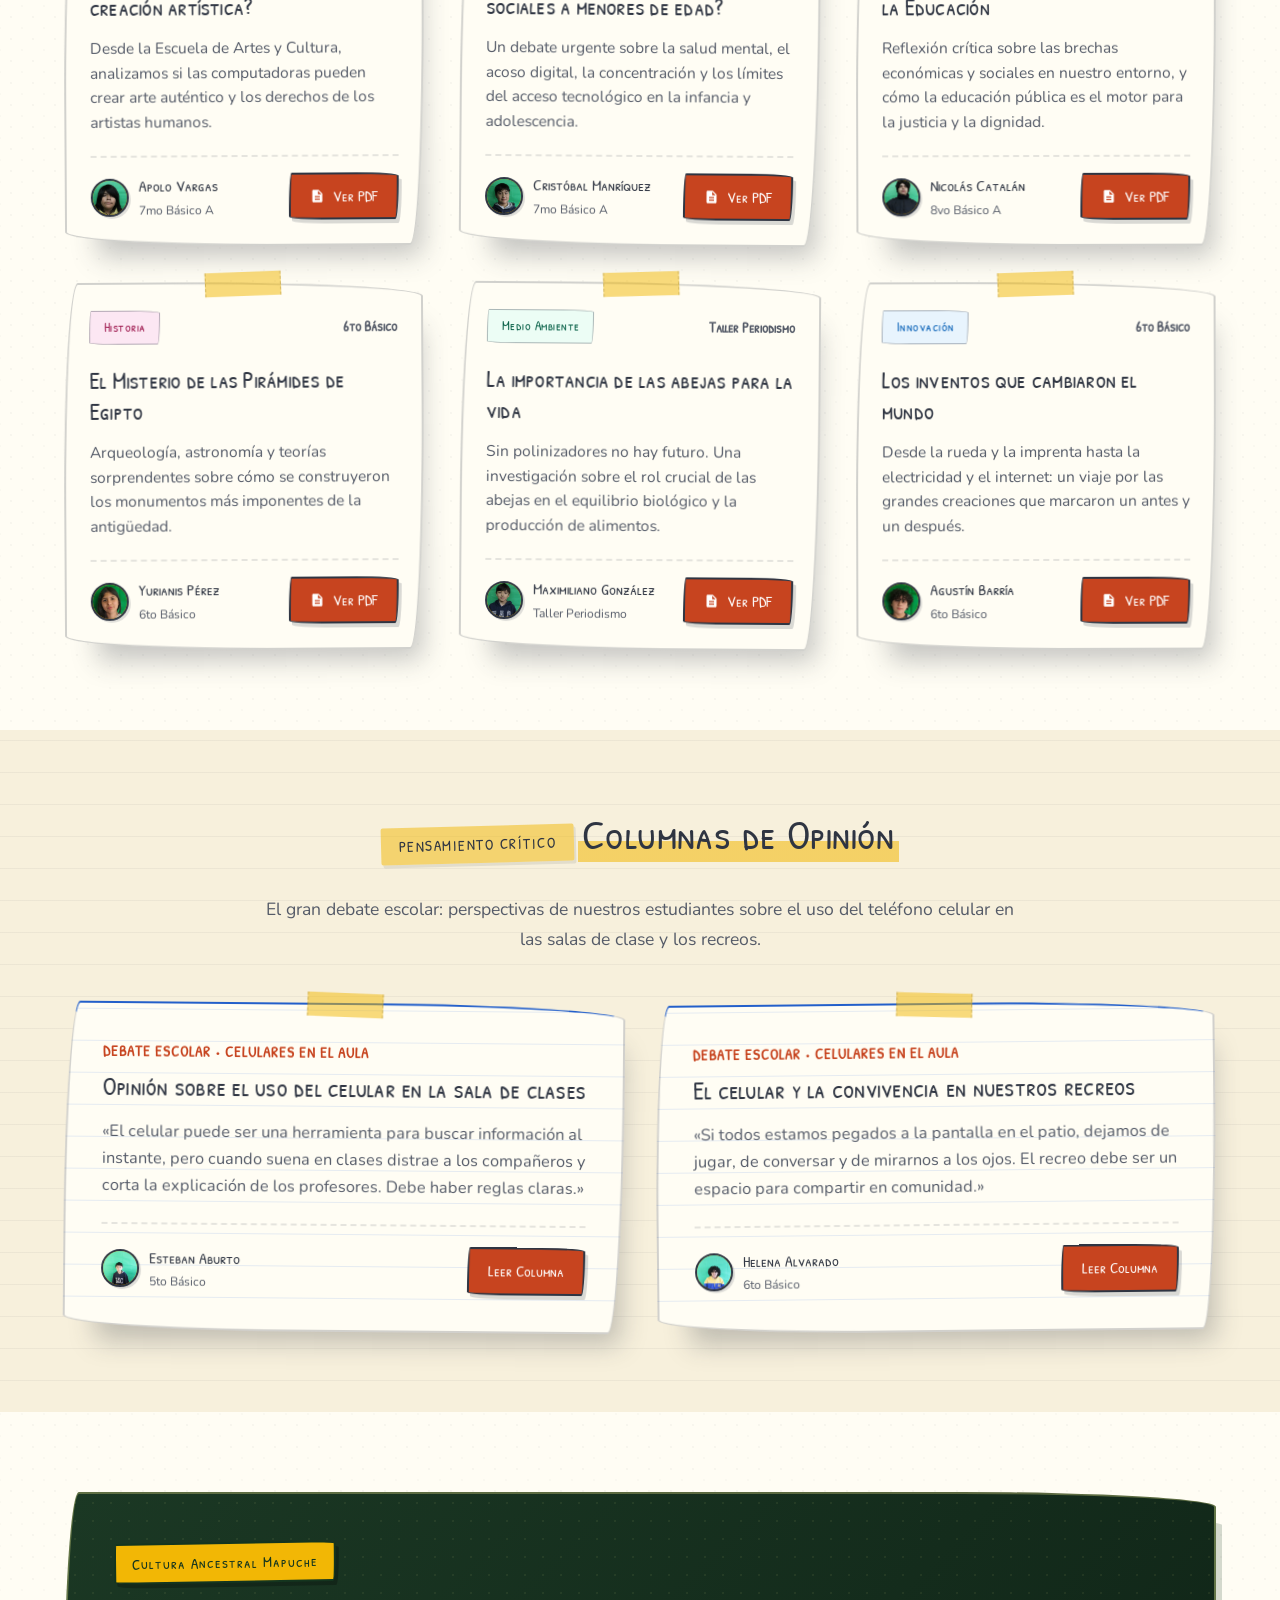
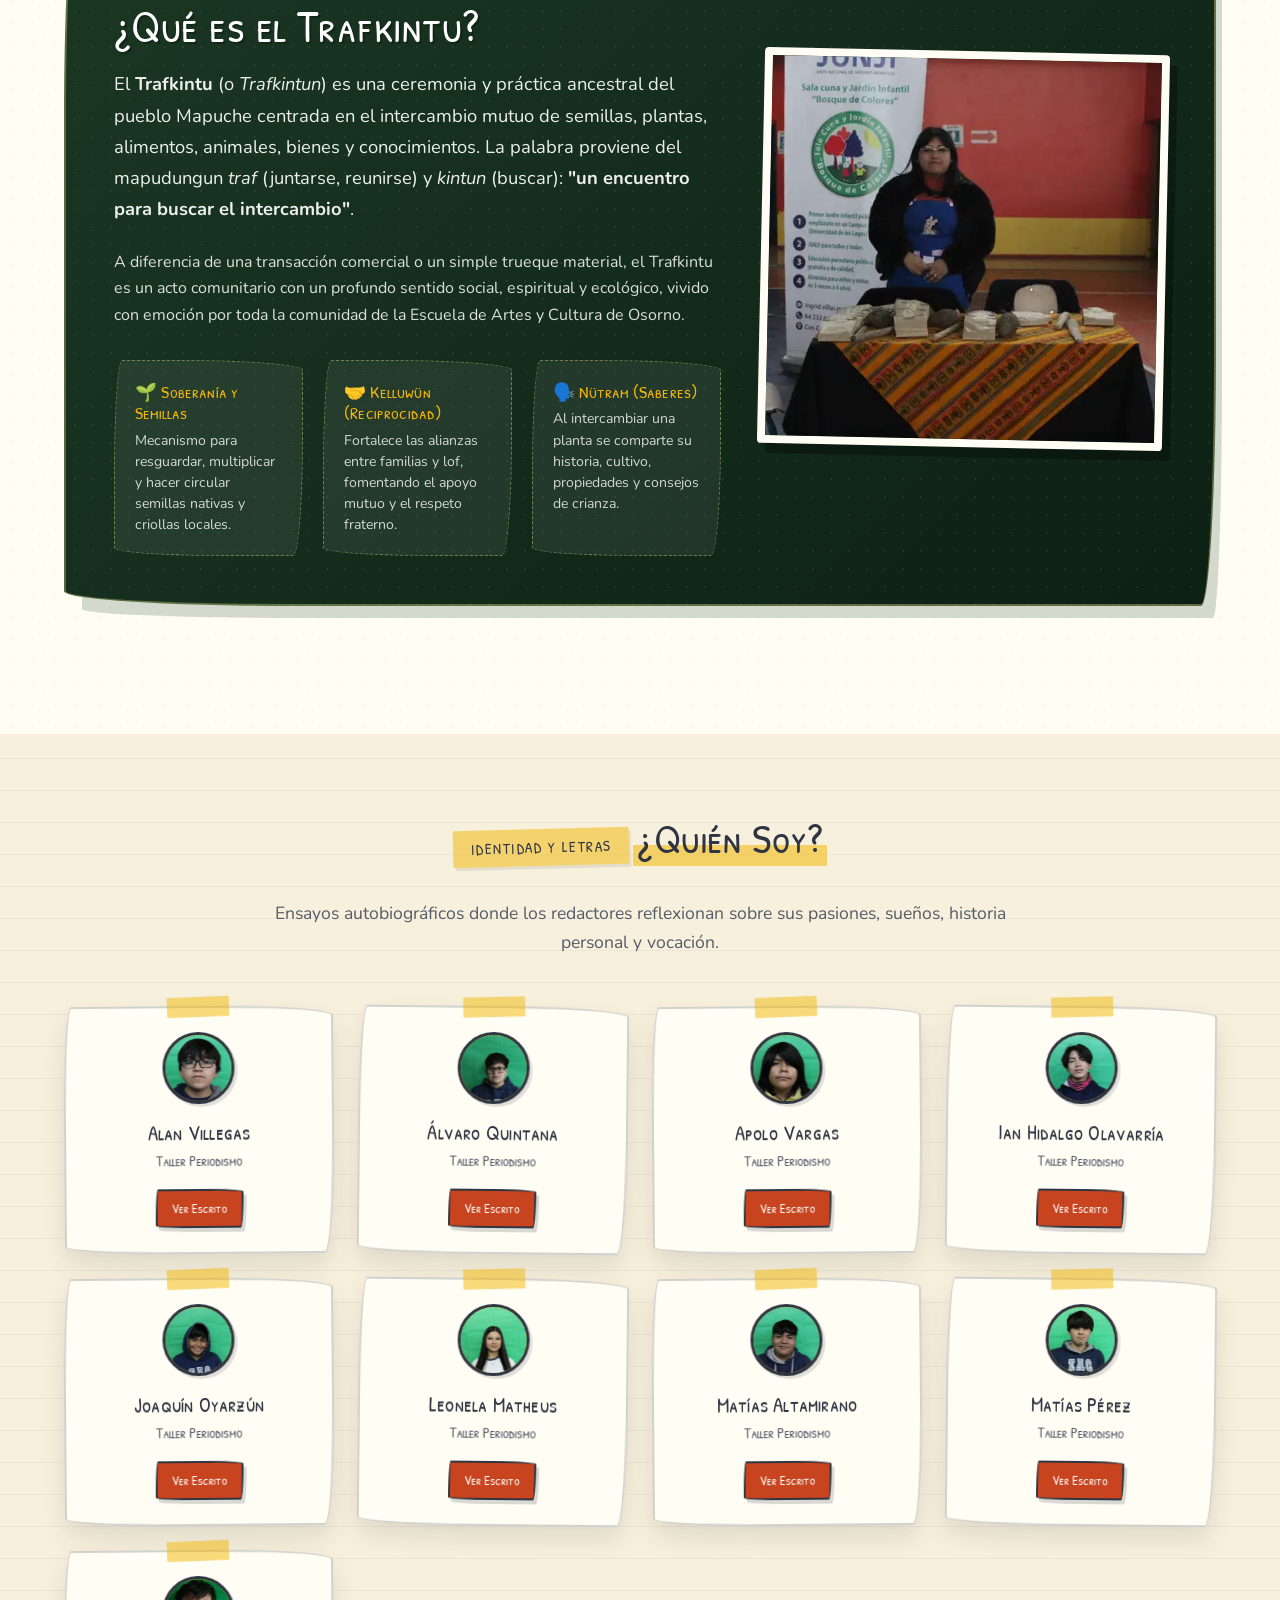
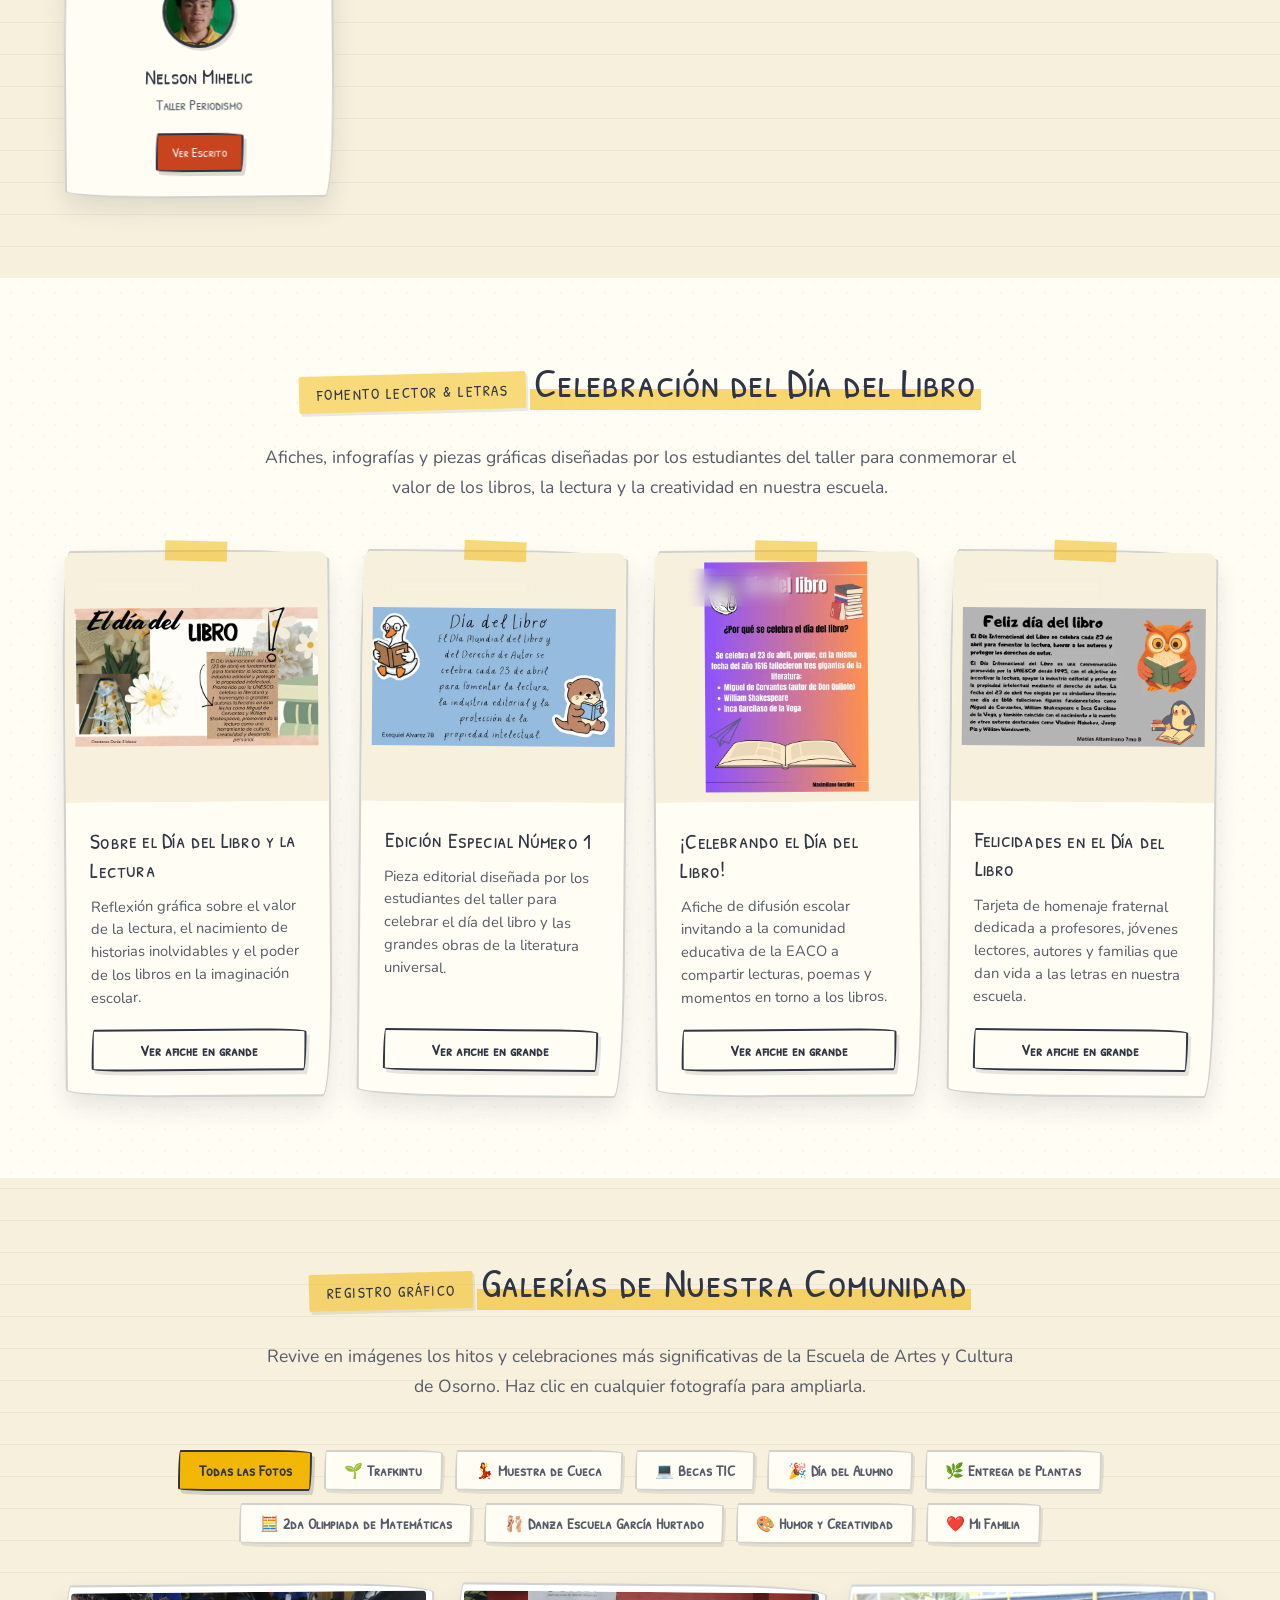
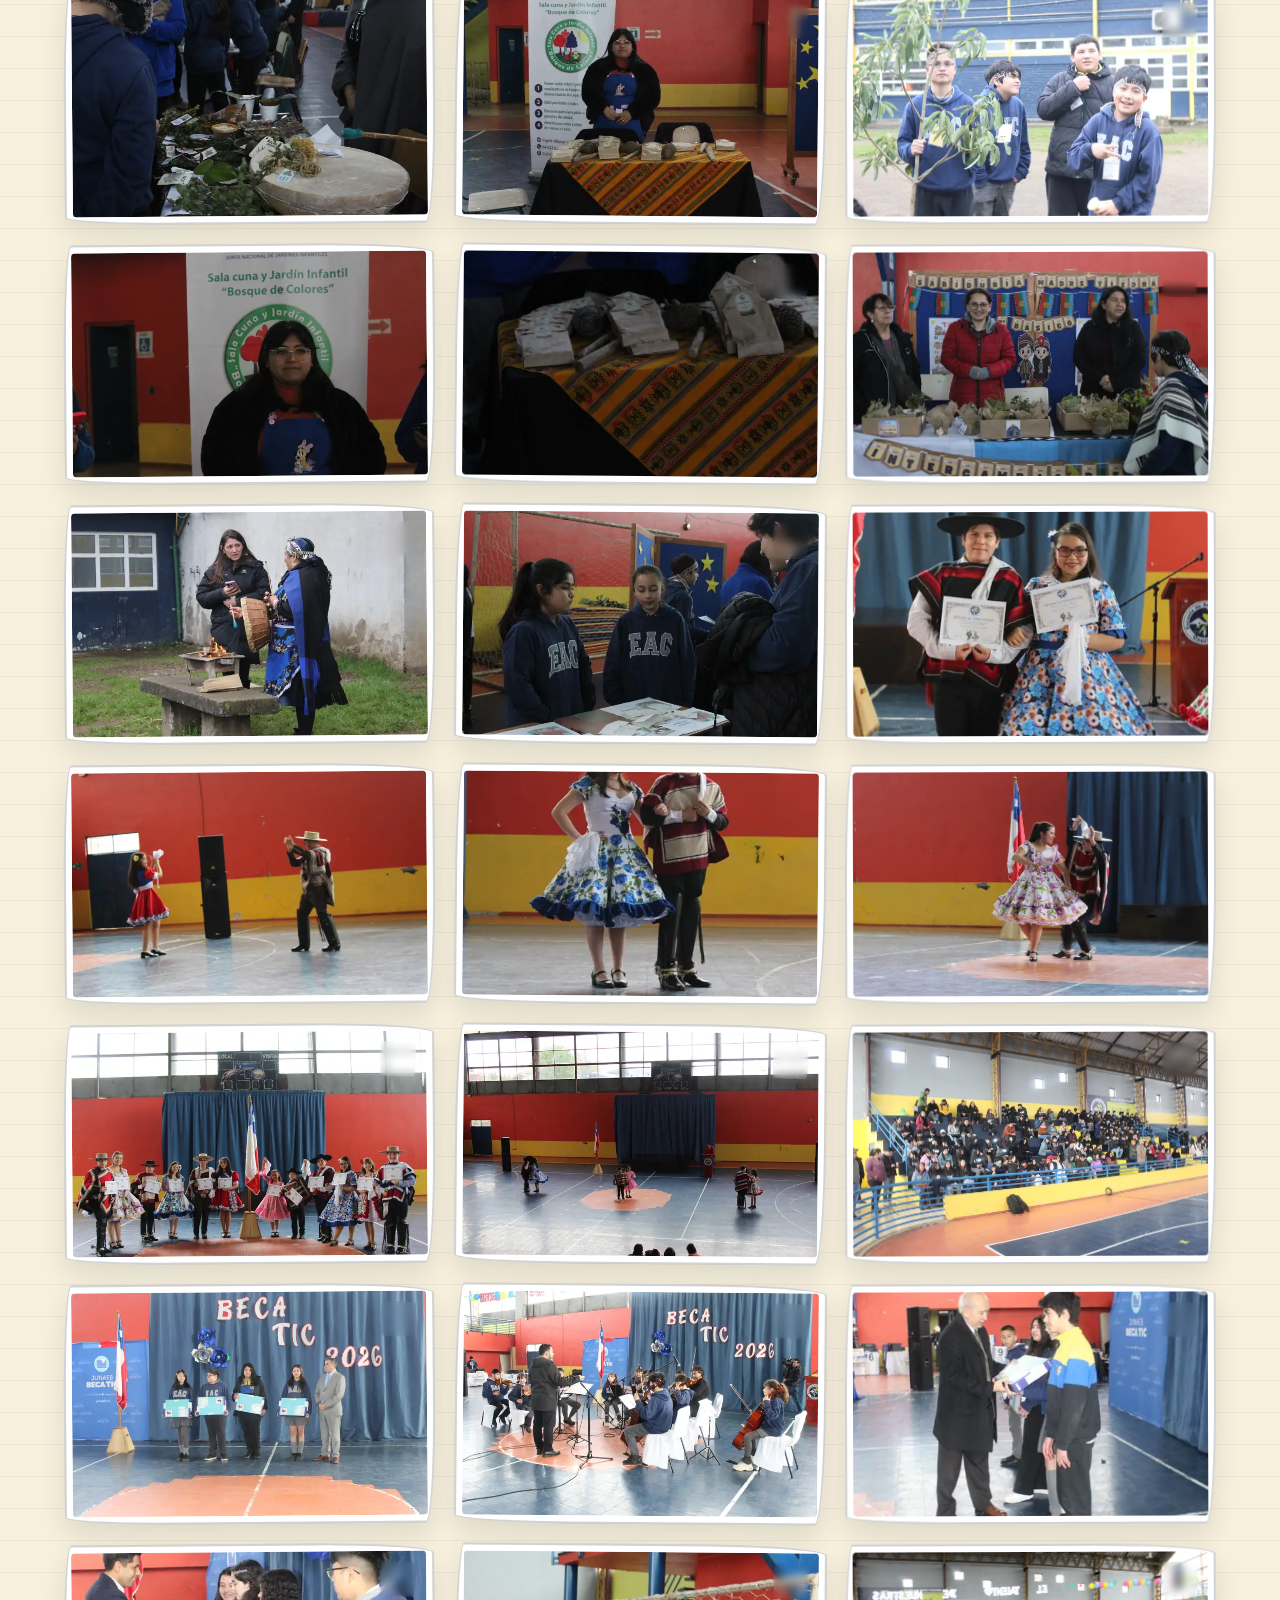
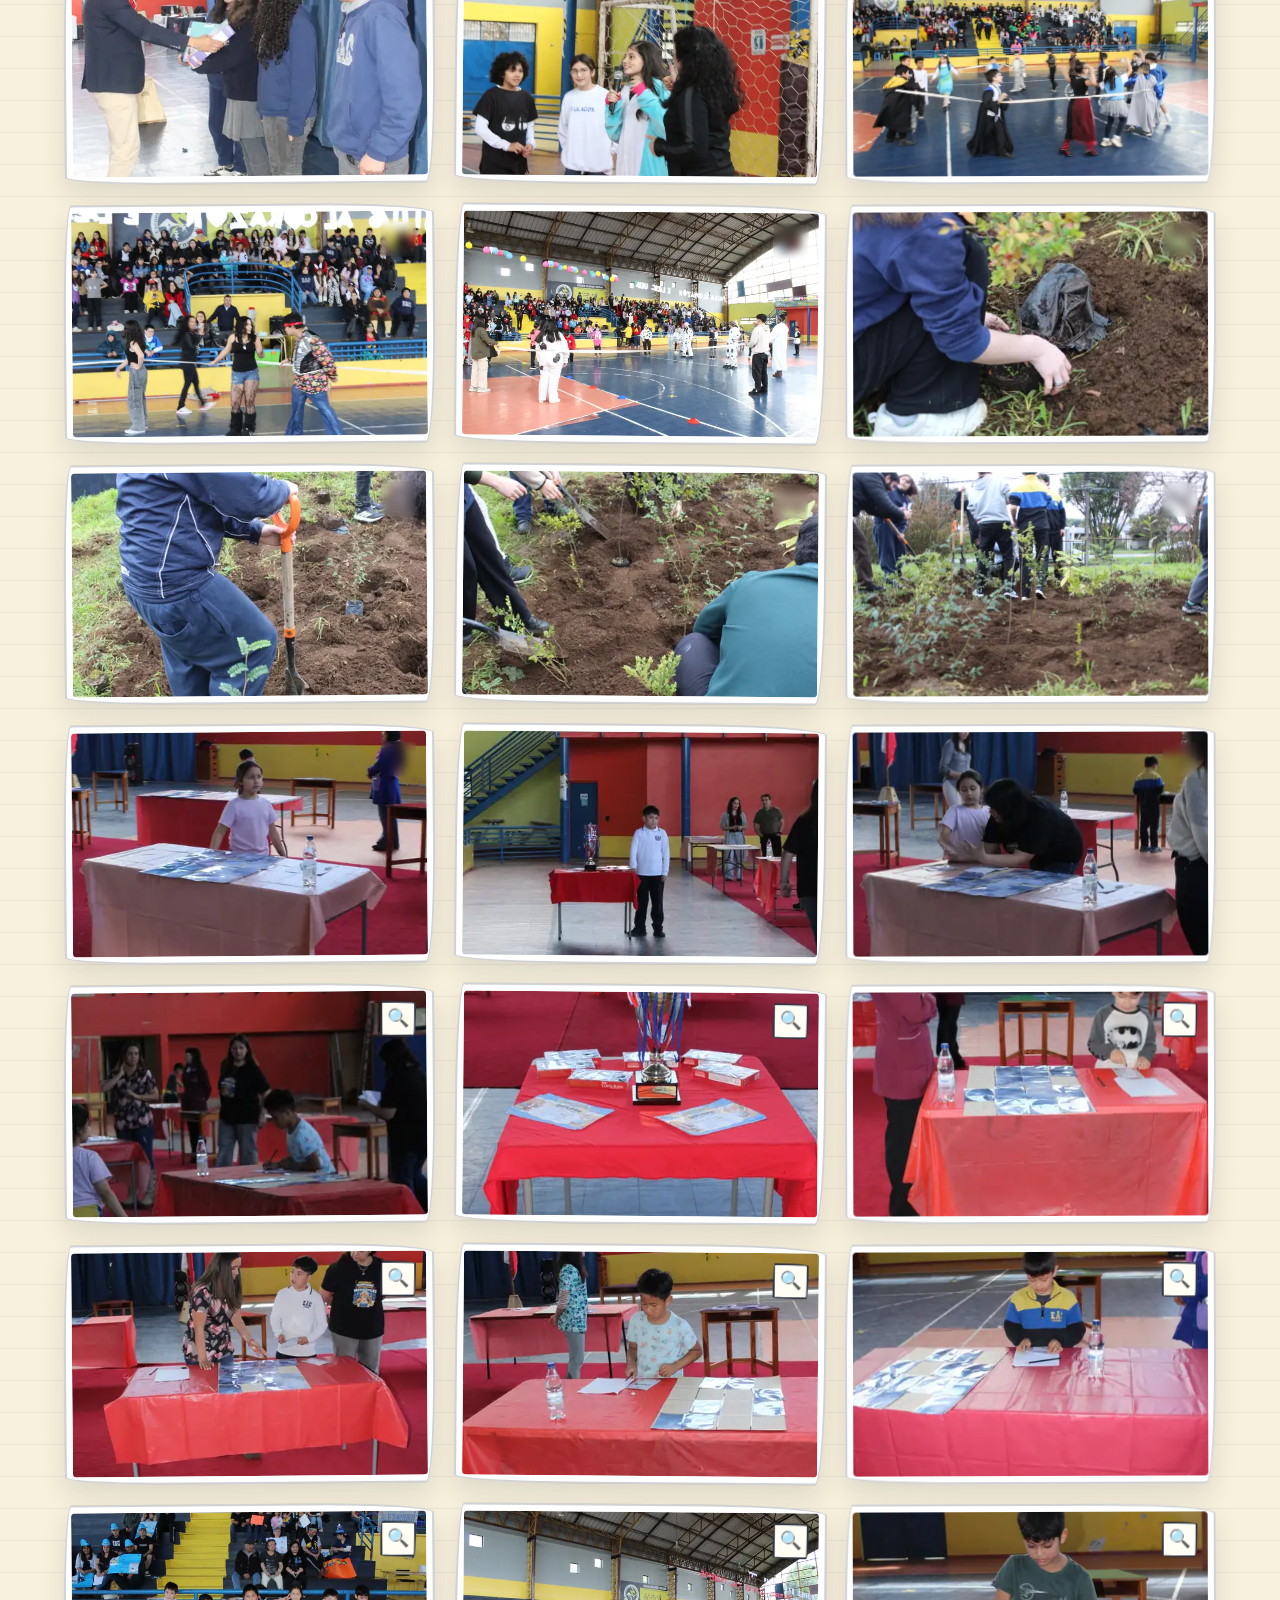
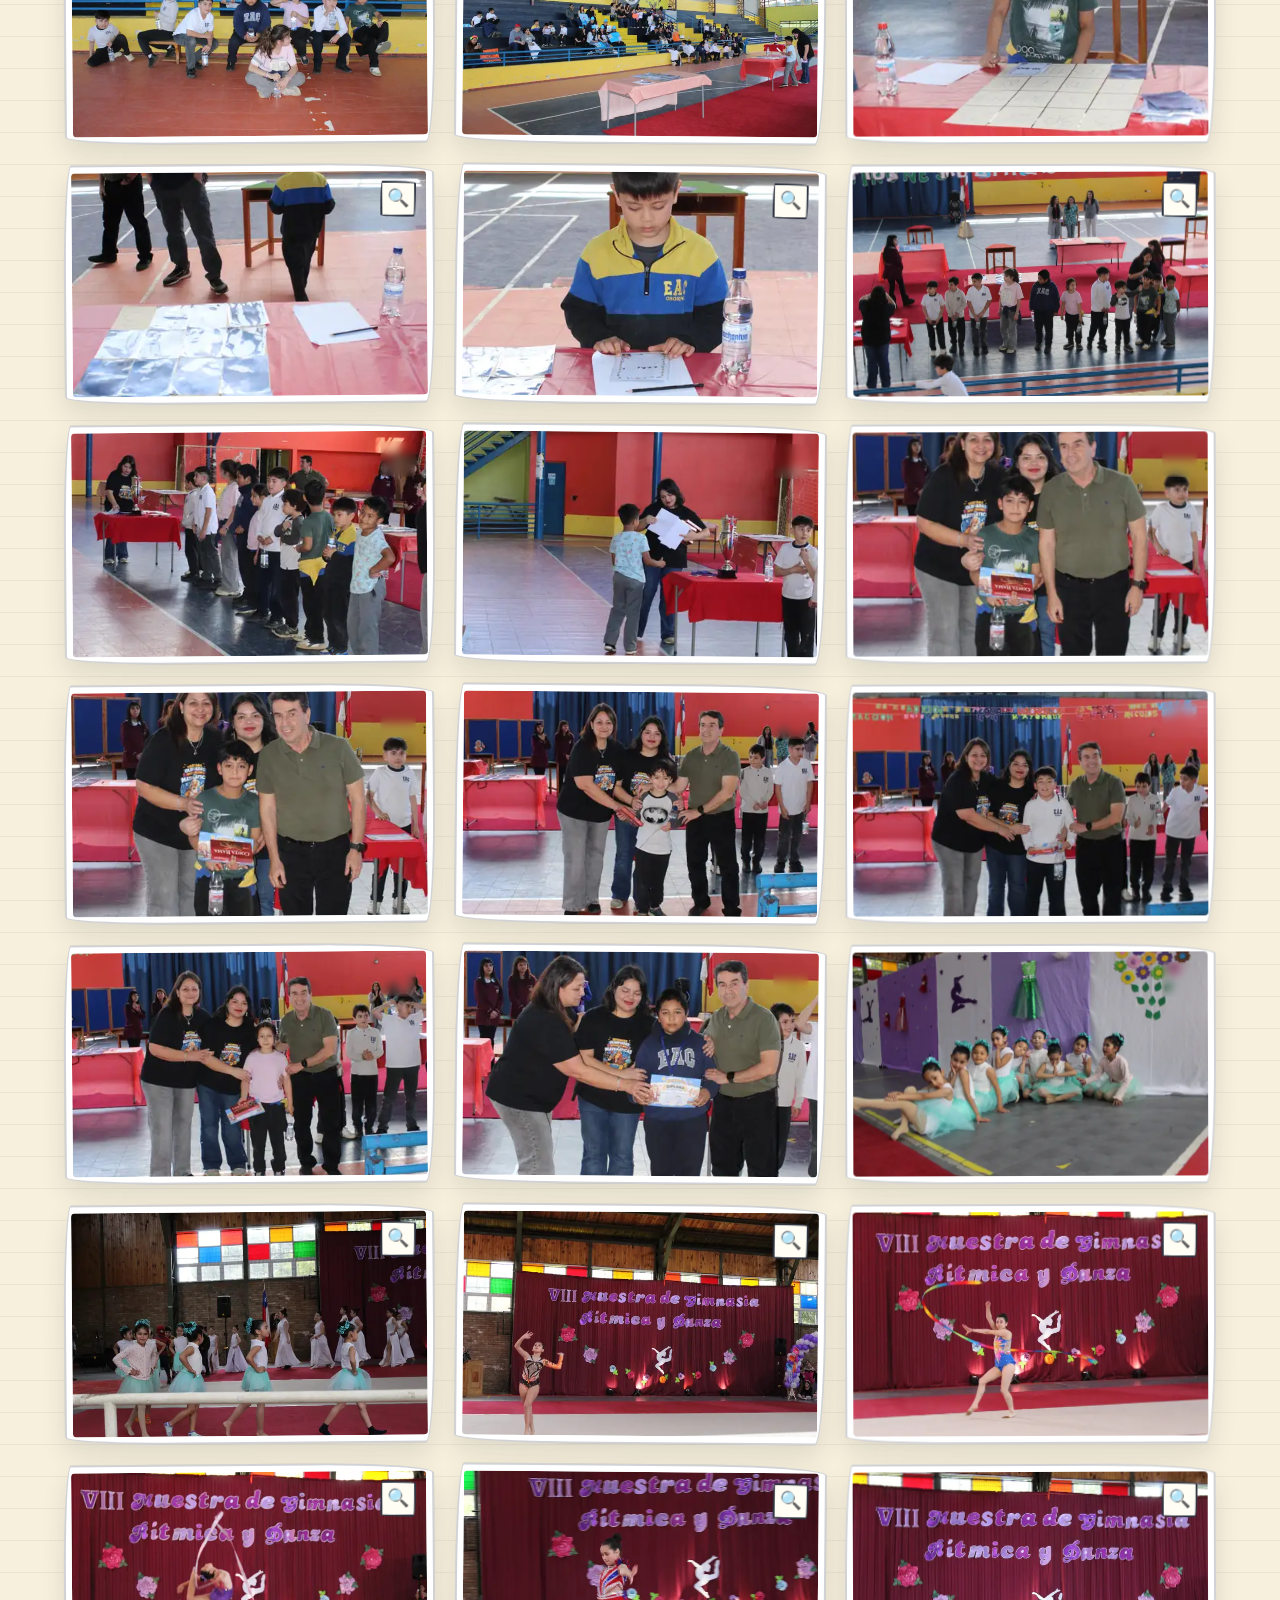
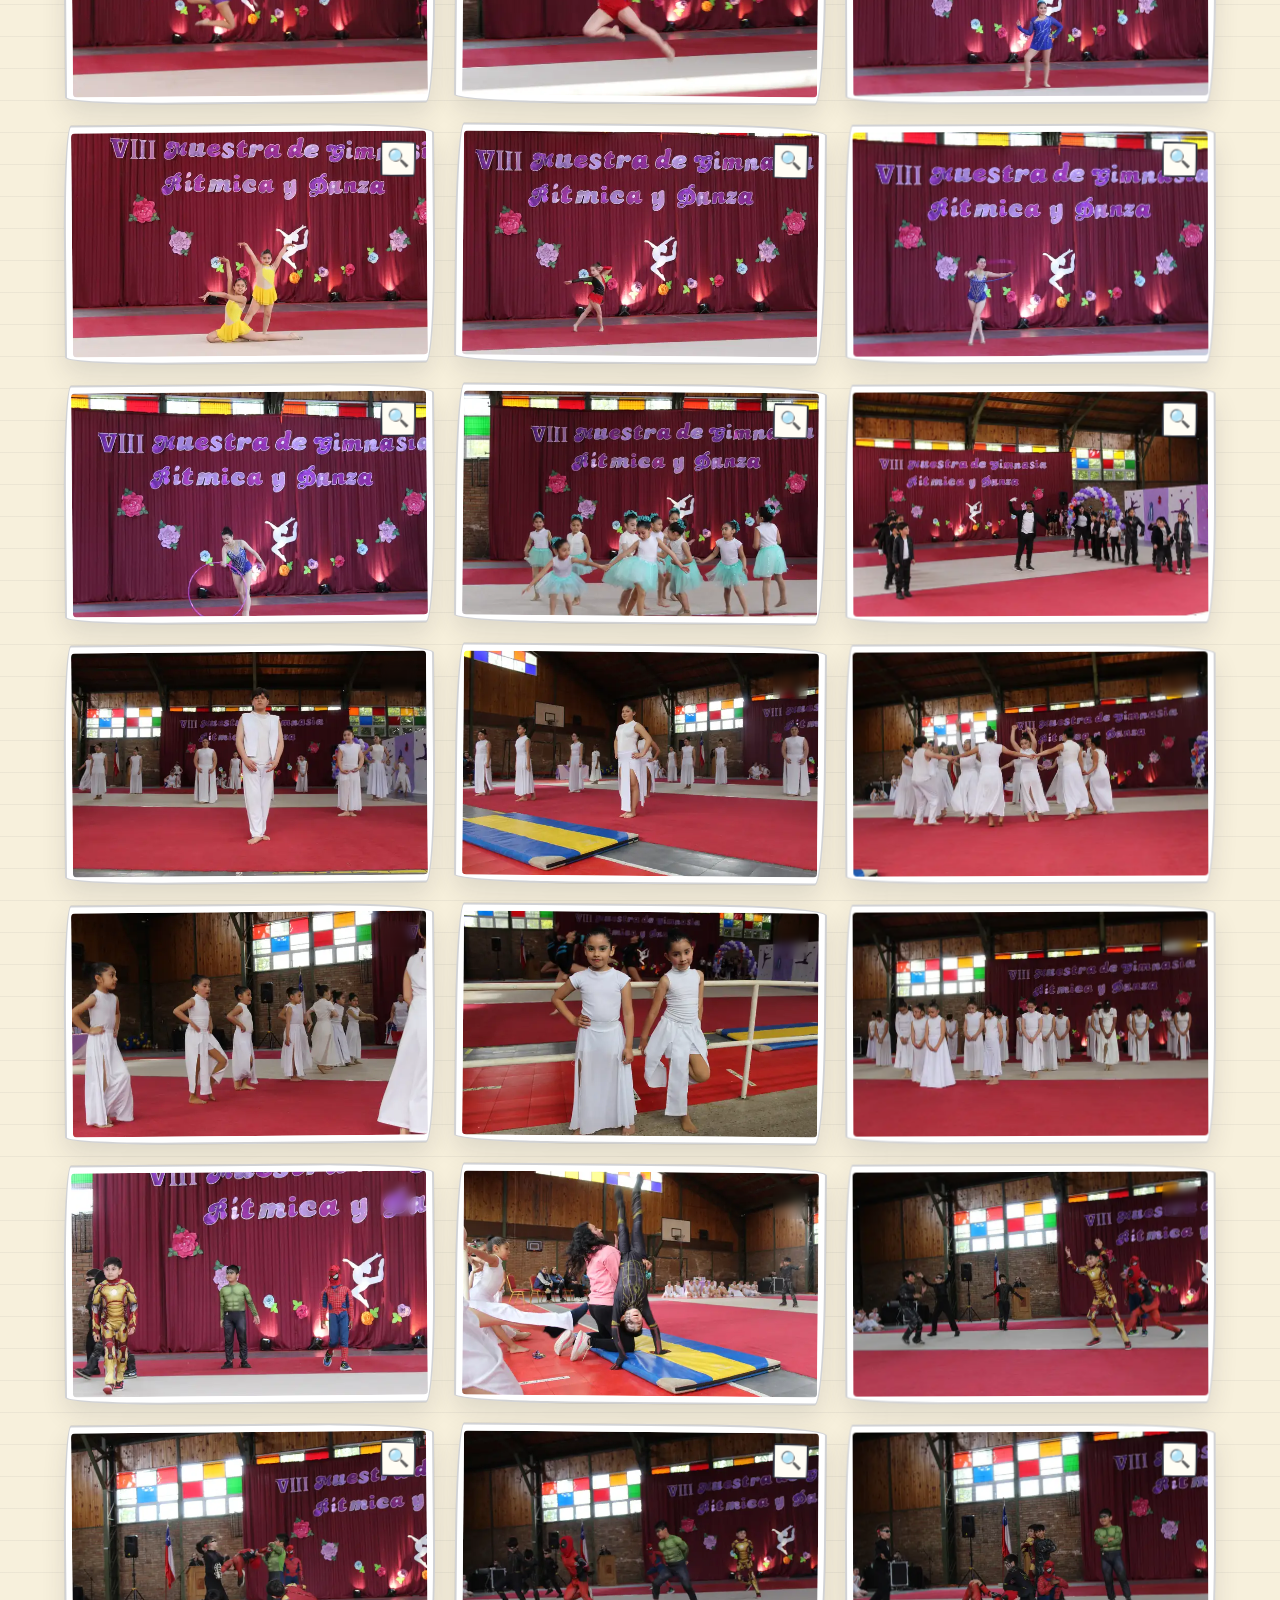
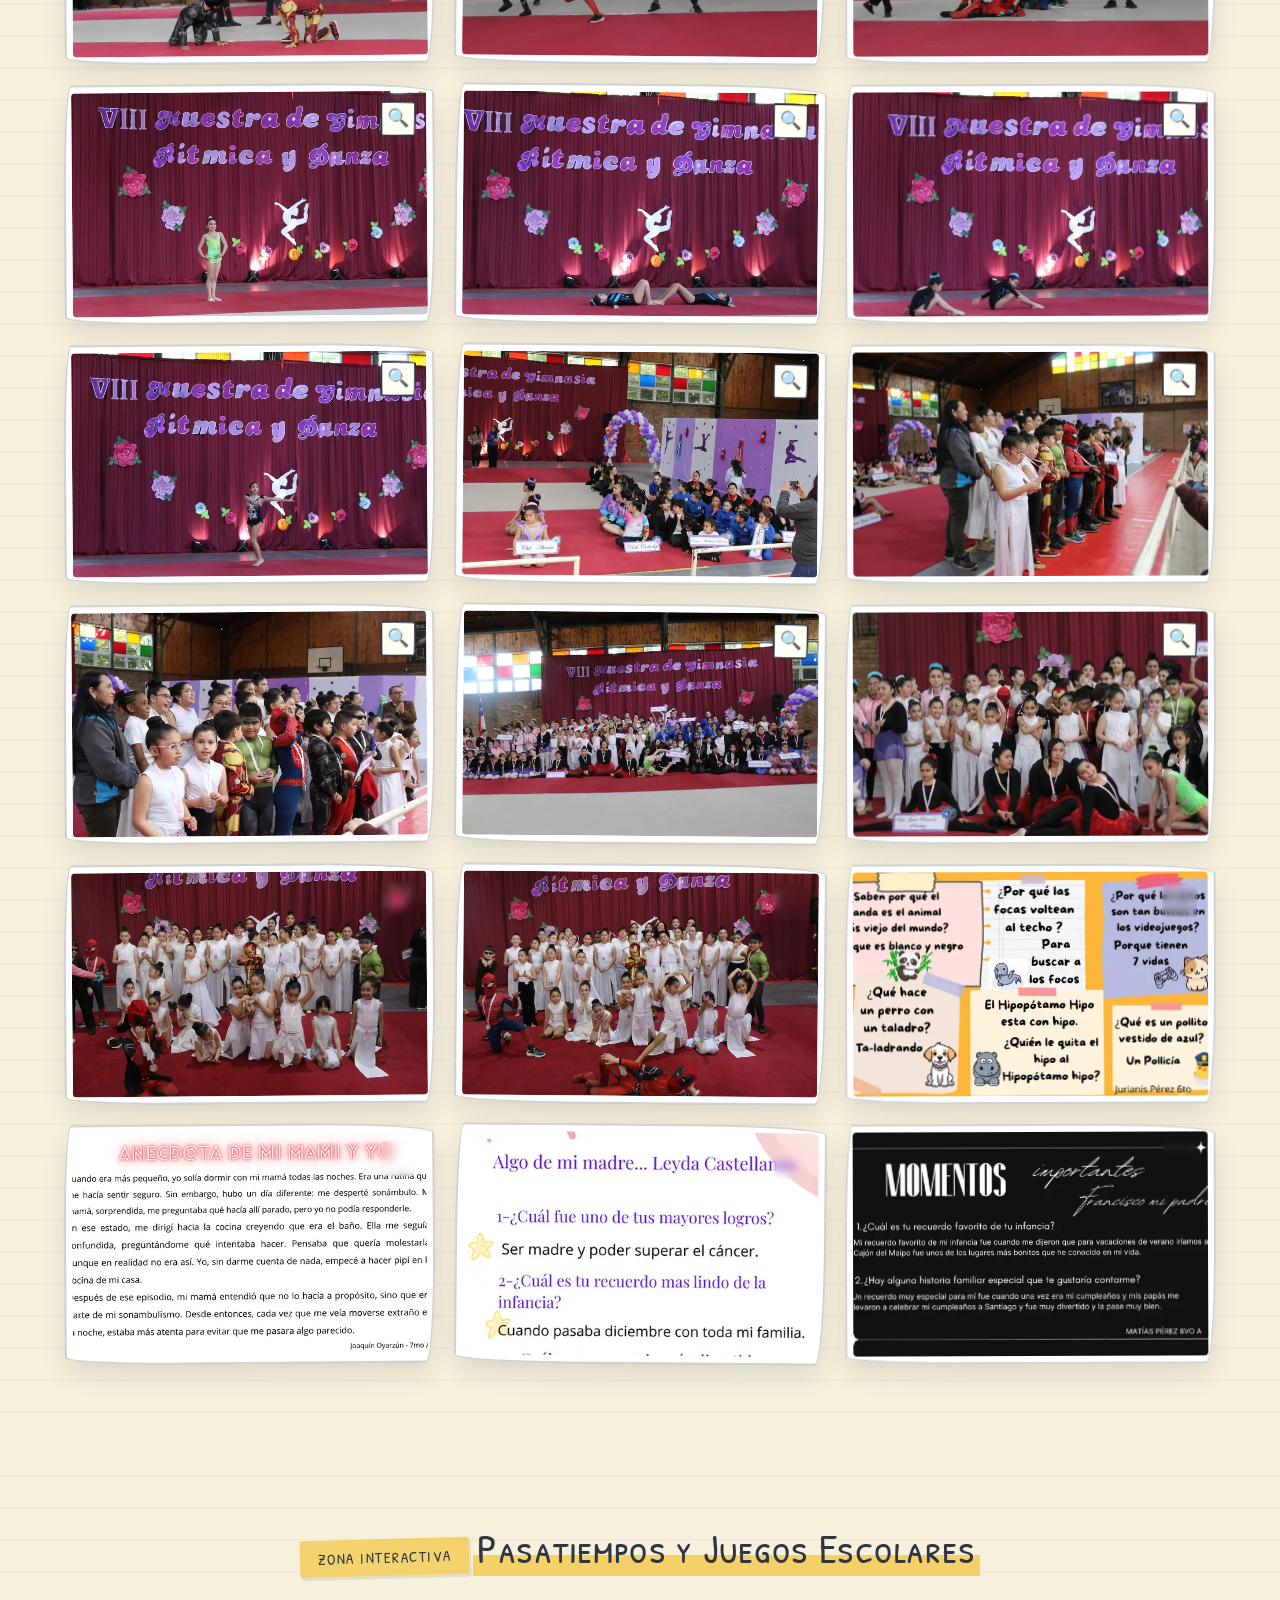
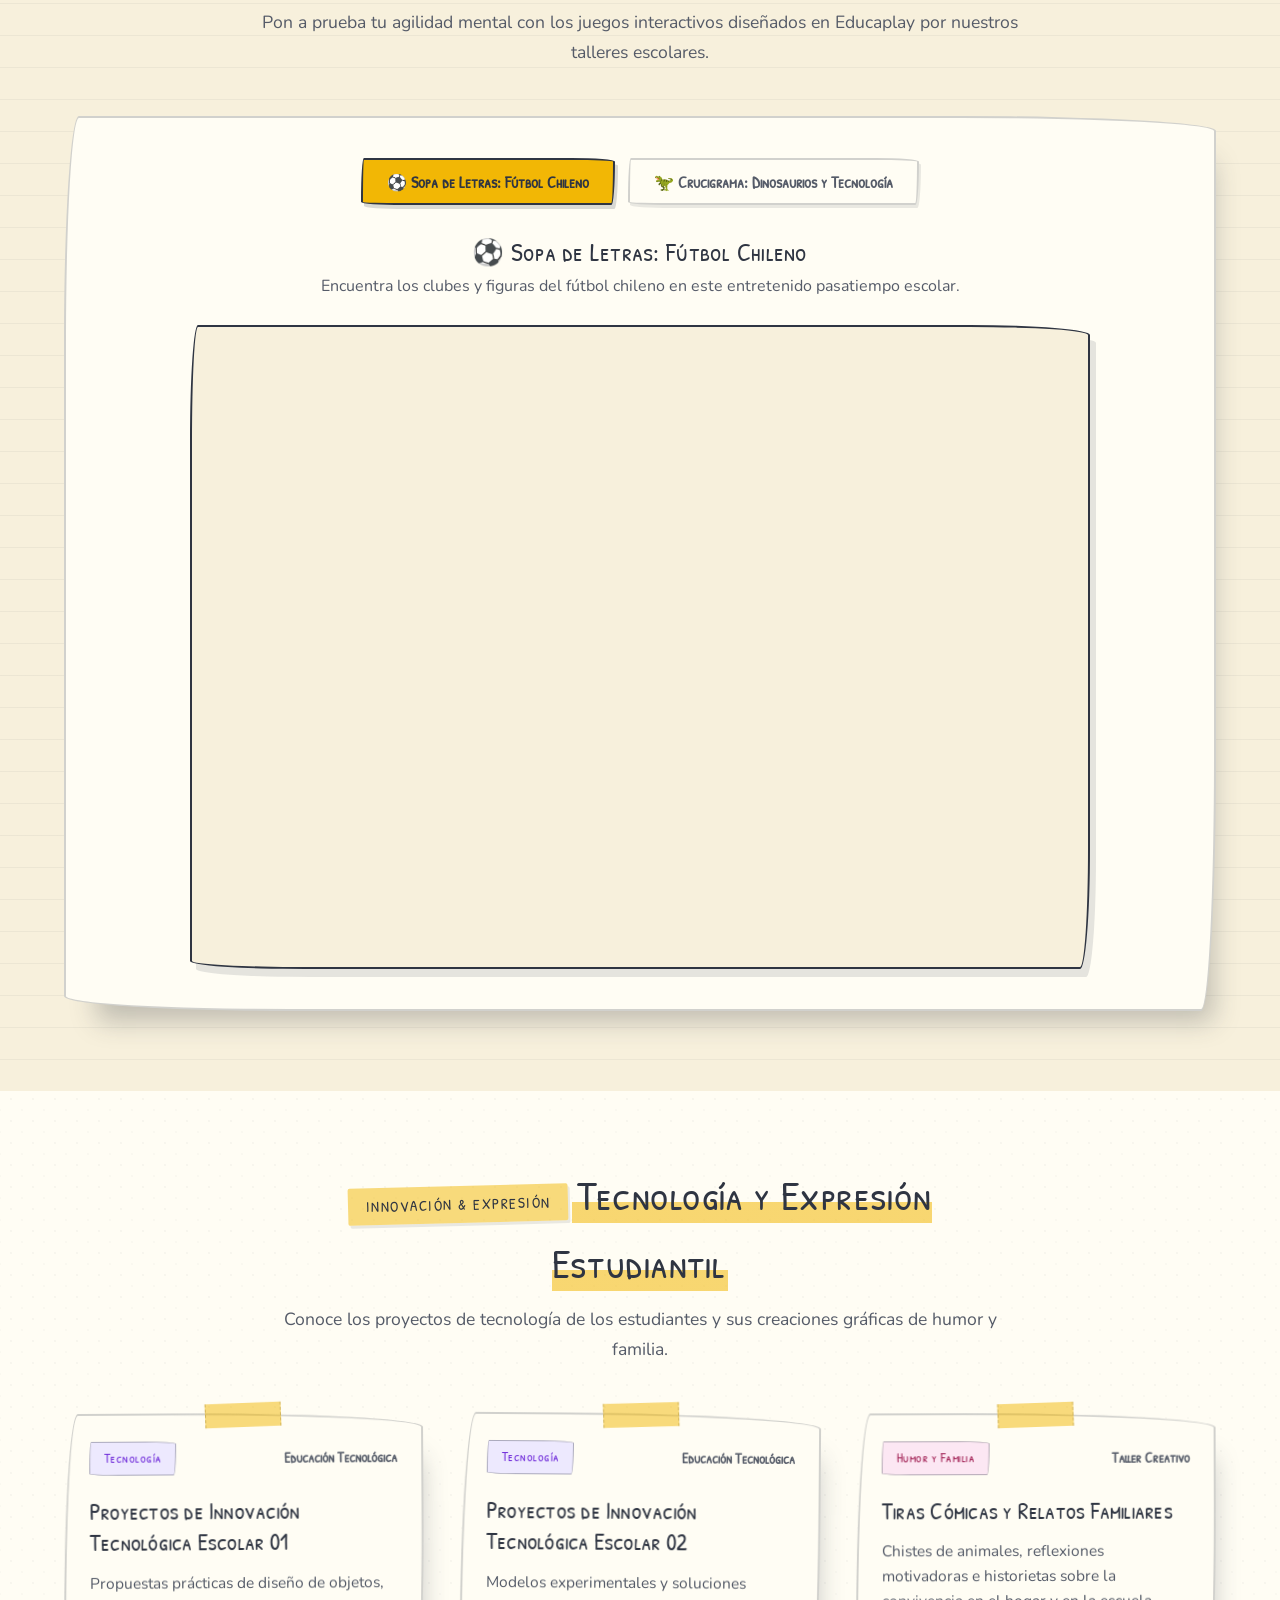
==== commit f22f03ff: "feat: add acknowledgements section and new event photo galleries" ====
--- a/index.html
+++ b/index.html
@@ -135,7 +135,7 @@
                                 <span class="hero-stat-label">Artículos y Ensayos</span>
                             </div>
                             <div class="hero-stat-item">
-                                <span class="hero-stat-number">6</span>
+                                <span class="hero-stat-number">8</span>
                                 <span class="hero-stat-label">Galerías Fotográficas</span>
                             </div>
                         </div>
@@ -301,6 +301,8 @@
                     <button class="filter-btn" data-category="becas">💻 Becas TIC</button>
                     <button class="filter-btn" data-category="alumno">🎉 Día del Alumno</button>
                     <button class="filter-btn" data-category="plantas">🌿 Entrega de Plantas</button>
+                    <button type="button" class="filter-btn" data-category="olimpiadas">🧮 2da Olimpiada de Matemáticas</button>
+                    <button type="button" class="filter-btn" data-category="danza">🩰 Danza Escuela García Hurtado</button>
                     <button class="filter-btn" data-category="humor">🎨 Humor y Creatividad</button>
                     <button class="filter-btn" data-category="familia">❤️ Mi Familia</button>
                 </nav>
@@ -453,6 +455,54 @@
                 <div class="staff-grid" id="grid-staff">
                     <!-- Se carga dinámicamente con JavaScript -->
                 </div>
+            </div>
+        </section>
+
+        <!-- ========================================
+           AGRADECIMIENTOS ESPECIALES
+           ======================================== -->
+        <section class="section" id="agradecimientos">
+            <div class="container">
+                <header class="section-header">
+                    <span class="section-tag">Gratitud &amp; Comunidad</span>
+                    <h2>Agradecimientos Especiales</h2>
+                    <p>Reconocemos a quienes comparten su tiempo, oficio y vocación para fortalecer el aprendizaje de
+                        nuestros estudiantes.</p>
+                </header>
+
+                <article class="gratitude-card">
+                    <div class="gratitude-grid">
+                        <div class="gratitude-content">
+                            <span class="gratitude-badge"><span aria-hidden="true">📷</span> Capacitación en Fotografía</span>
+                            <h3 class="gratitude-title">Gracias, Raúl Pizarro</h3>
+                            <p class="gratitude-role">Fotógrafo • Taller de Capacitación Estudiantil</p>
+                            <p class="gratitude-text">
+                                Desde el Taller de Periodismo Escolar <strong>Voces en Papel</strong> agradecemos
+                                profundamente al fotógrafo <strong>Raúl Pizarro</strong> por su generosa disposición al
+                                realizar una capacitación práctica de fotografía para nuestras y nuestros estudiantes.
+                            </p>
+                            <p class="gratitude-text">
+                                Durante la jornada, compartió herramientas fundamentales sobre manejo de cámara, luz,
+                                encuadre y mirada periodística, motivando a los jóvenes reporteros a documentar la vida
+                                escolar con mayor sensibilidad y criterio visual.
+                            </p>
+                            <div class="gratitude-topics">
+                                <span class="gratitude-topic">Manejo de Cámara</span>
+                                <span class="gratitude-topic">Encuadre y Composición</span>
+                                <span class="gratitude-topic">Fotoperiodismo Escolar</span>
+                            </div>
+                        </div>
+
+                        <figure class="gratitude-media">
+                            <img src="assets/img/galerias/Agradecimientos/Raul%20Pizarro.webp"
+                                alt="Raúl Pizarro enseñando técnicas de cámara fotográfica a estudiantes durante la capacitación escolar"
+                                width="518" height="690" loading="lazy">
+                            <figcaption class="gratitude-caption">
+                                Raúl Pizarro guiando a los estudiantes en la capacitación de fotografía escolar.
+                            </figcaption>
+                        </figure>
+                    </div>
+                </article>
             </div>
         </section>
 
@@ -510,6 +560,7 @@
                         <li><a href="#galerias" class="footer-link">Galerías de Eventos Escolares</a></li>
                         <li><a href="#juegos" class="footer-link">Pasatiempos y Juegos</a></li>
                         <li><a href="#staff" class="footer-link">Equipo de Redacción</a></li>
+                        <li><a href="#agradecimientos" class="footer-link">Agradecimientos</a></li>
                     </ul>
                 </div>
                 <div class="footer-col">
@@ -521,6 +572,8 @@
                         <li><a href="#dia-del-libro" class="footer-link">Celebración Día del Libro</a></li>
                         <li><a href="#galerias" class="footer-link" data-gallery-filter="alumno">Festejo Día del Alumno</a></li>
                         <li><a href="#galerias" class="footer-link" data-gallery-filter="plantas">Cuidado Ambiental &amp; Plantas</a></li>
+                        <li><a href="#galerias" class="footer-link" data-gallery-filter="olimpiadas">2da Olimpiada de Matemáticas</a></li>
+                        <li><a href="#galerias" class="footer-link" data-gallery-filter="danza">Presentación de Danza</a></li>
                     </ul>
                 </div>
                 <div class="footer-col">
--- a/assets/css/paper-theme.css
+++ b/assets/css/paper-theme.css
@@ -1157,7 +1157,144 @@
 }
 
 /* --------------------------------------------------------------------------
-   14. FOOTER
+   14. AGRADECIMIENTOS ESPECIALES
+   -------------------------------------------------------------------------- */
+.gratitude-card {
+  position: relative;
+  background-color: var(--paper);
+  border: 2px solid var(--border-medium);
+  border-radius: var(--radius-paper);
+  box-shadow: var(--shadow-xl);
+  padding: 2.5rem;
+  transform: rotate(-0.3deg);
+  transition: transform var(--transition-normal), border-color var(--transition-normal),
+    box-shadow var(--transition-normal);
+}
+
+.gratitude-card:hover {
+  transform: rotate(0deg);
+  border-color: var(--ink);
+}
+
+.gratitude-card::before {
+  content: '';
+  position: absolute;
+  top: -13px;
+  left: 50%;
+  width: 96px;
+  height: 26px;
+  background-color: var(--tape);
+  border-left: 1px dashed rgba(122, 92, 0, 0.35);
+  border-right: 1px dashed rgba(122, 92, 0, 0.35);
+  transform: translateX(-50%) rotate(-2deg);
+  z-index: 2;
+  pointer-events: none;
+}
+
+.gratitude-grid {
+  display: grid;
+  grid-template-columns: 1.25fr 0.75fr;
+  gap: 2.5rem;
+  align-items: center;
+}
+
+.gratitude-badge {
+  display: inline-flex;
+  align-items: center;
+  gap: 0.45rem;
+  background-color: var(--color-accent);
+  color: var(--ink);
+  border: 2px solid var(--ink);
+  border-radius: var(--radius-paper-sm);
+  font-family: var(--font-serif);
+  font-size: 0.92rem;
+  padding: 0.3rem 0.95rem;
+  margin-bottom: 1rem;
+  box-shadow: 3px 4px 0 rgba(47, 53, 66, 0.14);
+  transform: rotate(-1deg);
+}
+
+.gratitude-title {
+  font-size: clamp(1.7rem, 3vw, 2.25rem);
+  color: var(--ink);
+  margin-bottom: 0.35rem;
+}
+
+.gratitude-role {
+  font-family: var(--font-serif);
+  font-size: 1.05rem;
+  color: var(--crayon-blue);
+  margin-bottom: 1.25rem;
+}
+
+.gratitude-text {
+  color: var(--ink-soft);
+  font-size: 1.02rem;
+  line-height: 1.7;
+  margin-bottom: 1rem;
+}
+
+.gratitude-topics {
+  display: flex;
+  flex-wrap: wrap;
+  gap: 0.65rem;
+  margin-top: 1.5rem;
+}
+
+.gratitude-topic {
+  background-color: var(--paper-alt);
+  color: var(--ink);
+  border: 1.5px dashed var(--border-medium);
+  border-radius: var(--radius-paper-sm);
+  font-family: var(--font-serif);
+  font-size: 0.9rem;
+  padding: 0.3rem 0.85rem;
+}
+
+.gratitude-media {
+  position: relative;
+  background-color: #ffffff;
+  border: 8px solid #ffffff;
+  border-radius: 4px;
+  box-shadow: 8px 10px 0 rgba(47, 53, 66, 0.14);
+  transform: rotate(1.2deg);
+  margin: 0;
+}
+
+.gratitude-media::after {
+  content: '';
+  position: absolute;
+  top: -16px;
+  left: 50%;
+  width: 80px;
+  height: 22px;
+  background-color: var(--tape);
+  border-left: 1px dashed rgba(122, 92, 0, 0.35);
+  border-right: 1px dashed rgba(122, 92, 0, 0.35);
+  transform: translateX(-50%) rotate(2.5deg);
+  z-index: 2;
+  pointer-events: none;
+}
+
+.gratitude-media img {
+  width: 100%;
+  height: auto;
+  max-height: 440px;
+  object-fit: cover;
+  border-radius: 2px;
+}
+
+.gratitude-caption {
+  padding: 0.75rem 0.4rem 0.2rem 0.4rem;
+  font-family: var(--font-serif);
+  font-size: 0.95rem;
+  color: var(--ink-soft);
+  text-align: center;
+  line-height: 1.35;
+}
+
+/* --------------------------------------------------------------------------
+   15. FOOTER
    -------------------------------------------------------------------------- */
 .footer {
   background-color: var(--paper-alt);
@@ -1251,7 +1388,7 @@
 }
 
 /* --------------------------------------------------------------------------
-   15. BOTÓN VOLVER ARRIBA Y ANIMACIONES
+   16. BOTÓN VOLVER ARRIBA Y ANIMACIONES
    -------------------------------------------------------------------------- */
 .scroll-to-top {
   background-color: var(--color-accent);
@@ -1285,8 +1422,20 @@
 }
 
 /* --------------------------------------------------------------------------
-   16. RESPONSIVE
-   -------------------------------------------------------------------------- */
+   17. RESPONSIVE
+   -------------------------------------------------------------------------- */
+@media (max-width: 900px) {
+  .gratitude-grid {
+    grid-template-columns: 1fr;
+    gap: 2rem;
+  }
+
+  .gratitude-media {
+    max-width: 380px;
+    margin: 0 auto;
+  }
+}
+
 @media (max-width: 768px) {
   .hero {
     padding: 4rem 0 3.5rem 0;
@@ -1302,6 +1451,10 @@
 
   .about-carousel {
     transform: none;
+  }
+
+  .gratitude-card {
+    padding: 1.75rem;
   }
 
   .section {
@@ -1315,7 +1468,9 @@
   .quien-card,
   .dia-libro-card,
   .staff-card,
-  .gallery-item {
+  .gallery-item,
+  .gratitude-card,
+  .gratitude-media {
     transform: none;
   }
 
@@ -1325,7 +1480,7 @@
 }
 
 /* --------------------------------------------------------------------------
-   17. ACCESIBILIDAD: MOVIMIENTO REDUCIDO E IMPRESIÓN
+   18. ACCESIBILIDAD: MOVIMIENTO REDUCIDO E IMPRESIÓN
    -------------------------------------------------------------------------- */
 @media (prefers-reduced-motion: reduce) {
   *,
@@ -1343,6 +1498,9 @@
   .dia-libro-card,
   .staff-card,
   .gallery-item,
+  .gratitude-card,
+  .gratitude-media,
+  .gratitude-badge,
   .about-carousel,
   .trafkintu-showcase,
   .btn-navbar,
@@ -1378,7 +1536,9 @@
   .quien-card,
   .dia-libro-card,
   .staff-card,
-  .gallery-item {
+  .gallery-item,
+  .gratitude-card,
+  .gratitude-media {
     box-shadow: none;
     border: 1px solid #999999;
     transform: none;
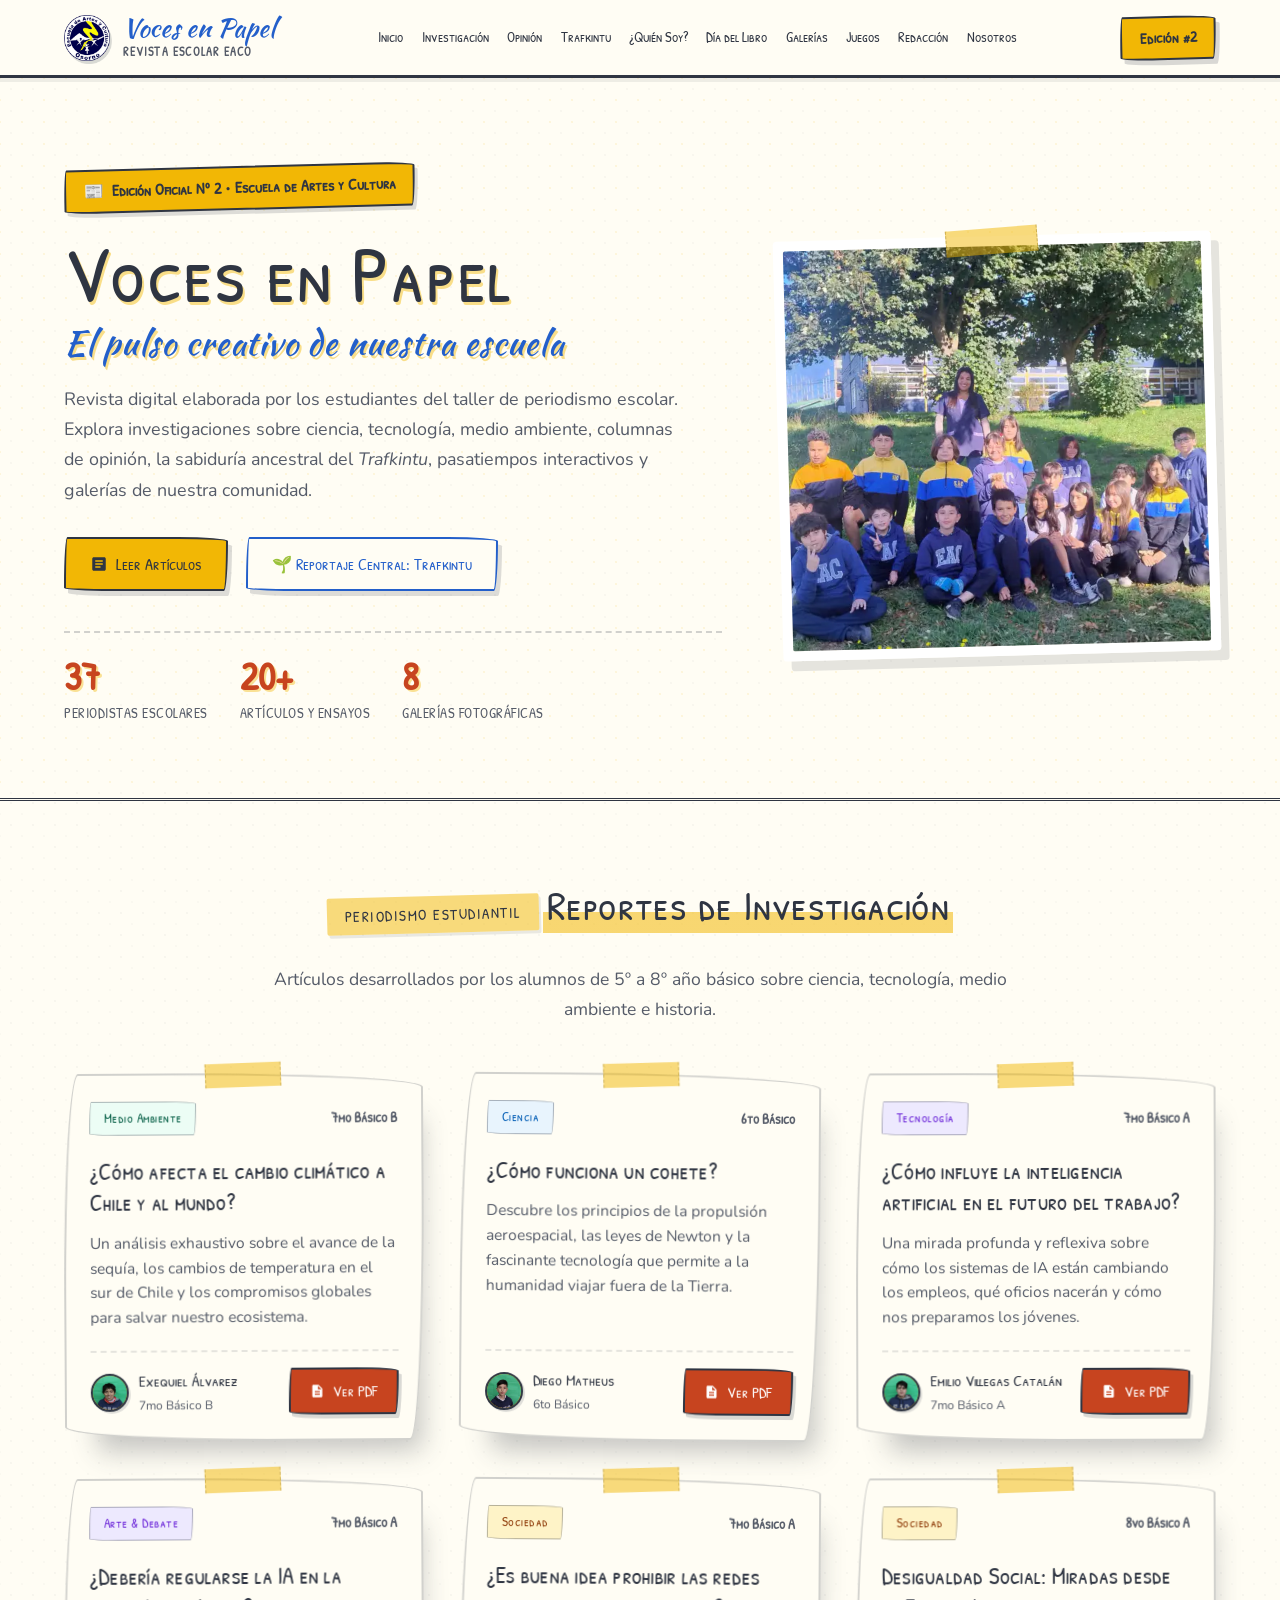
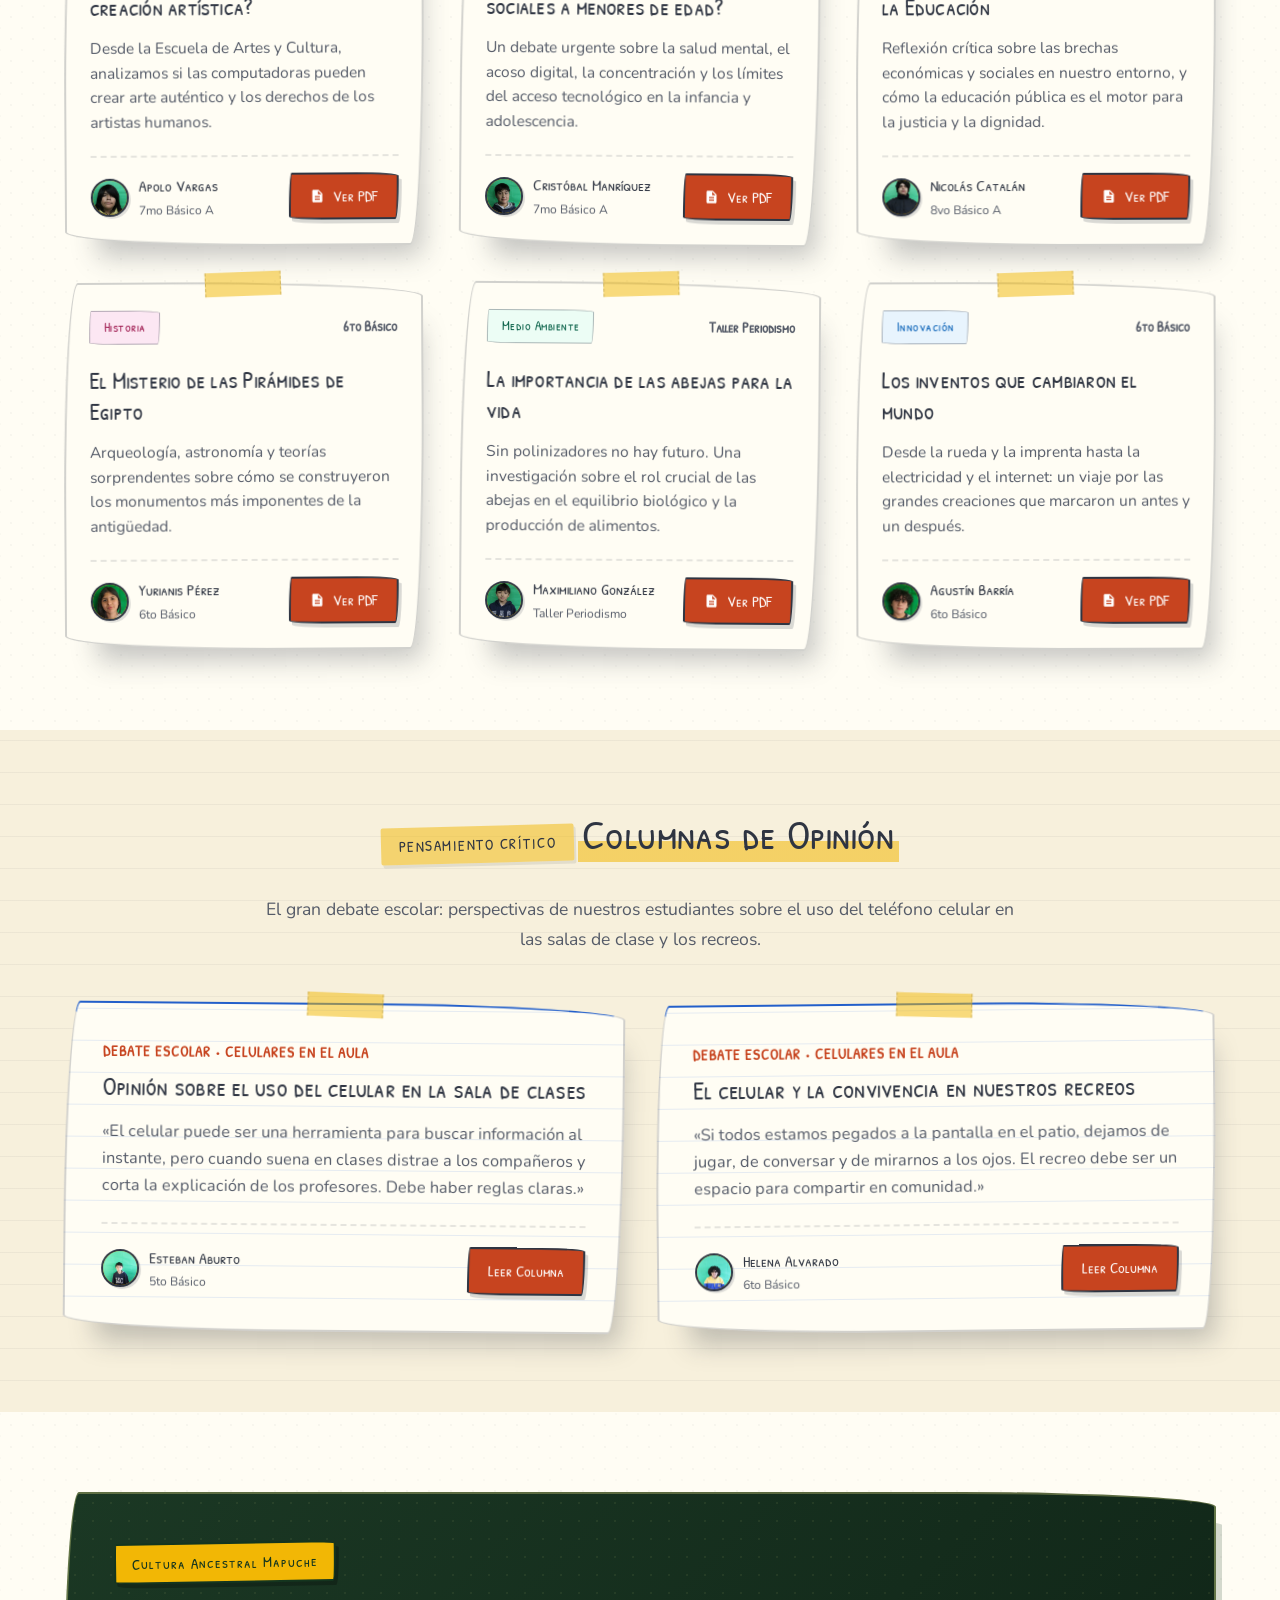
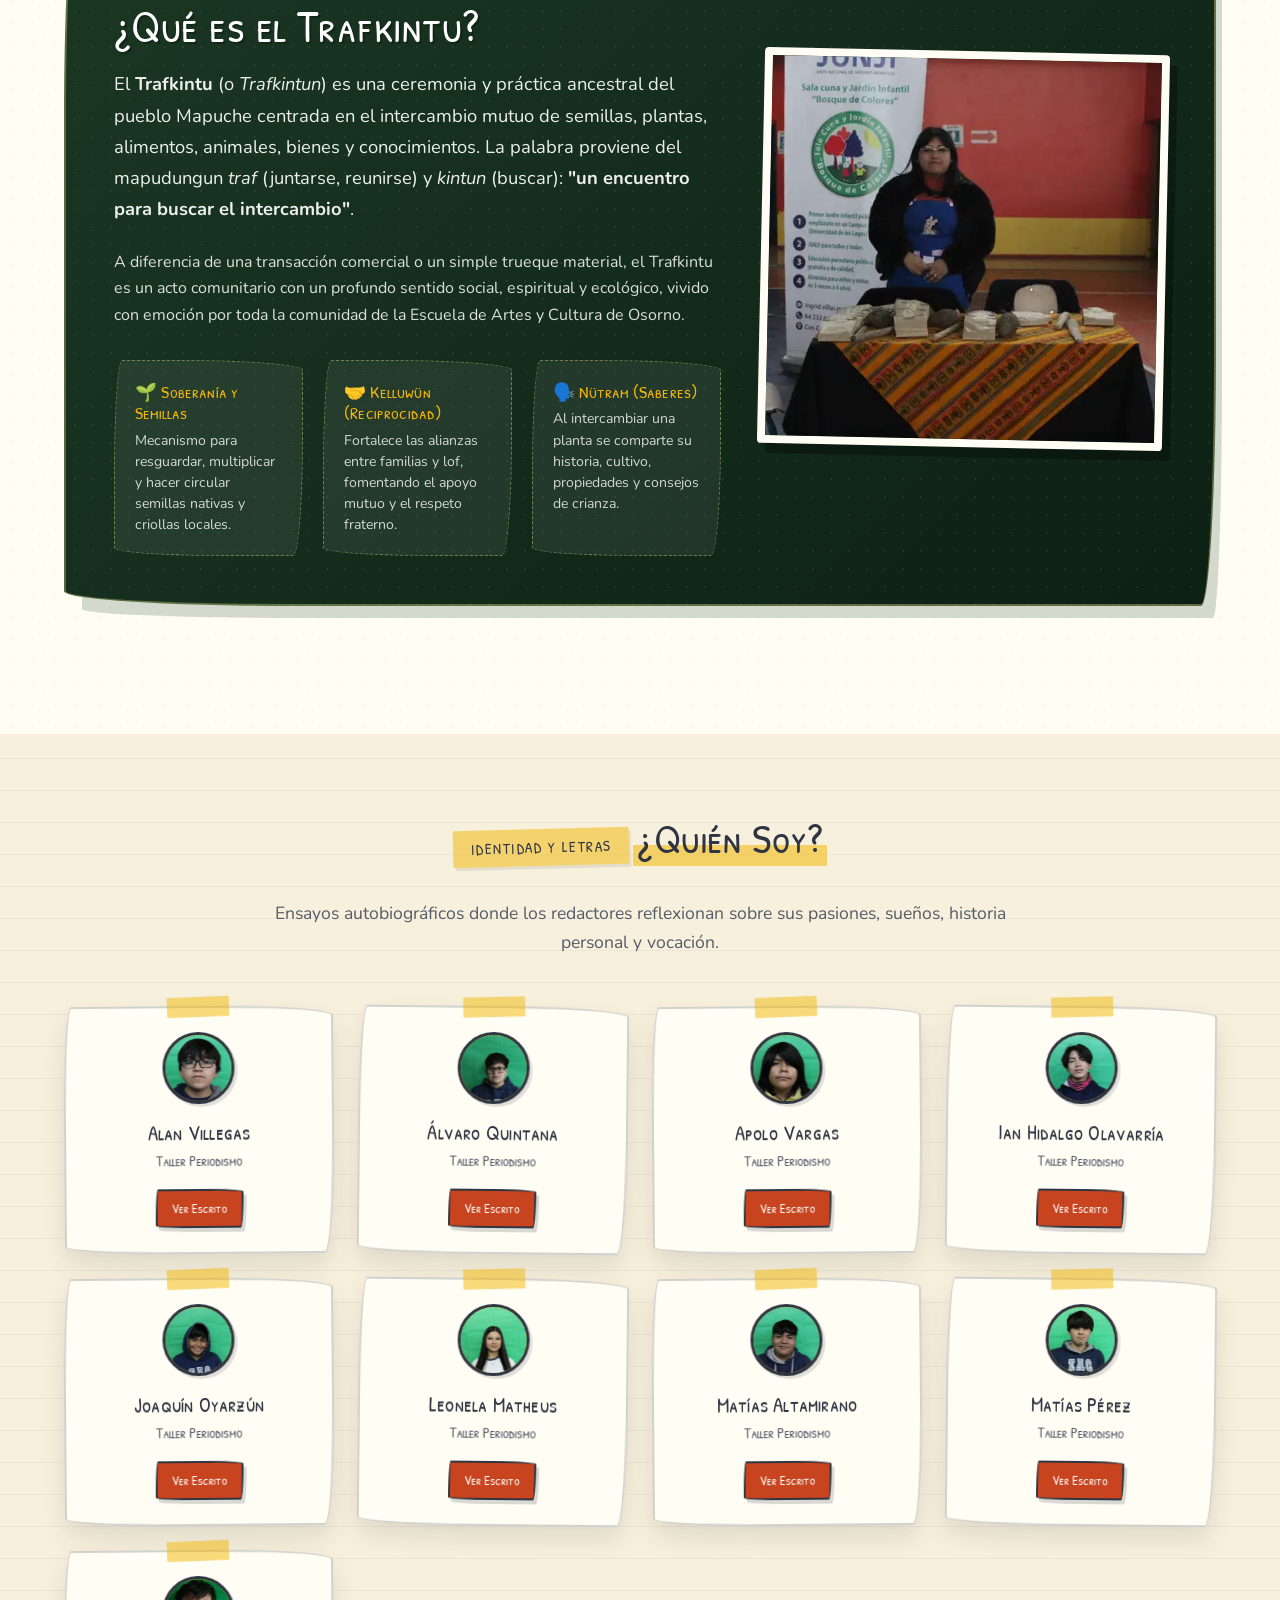
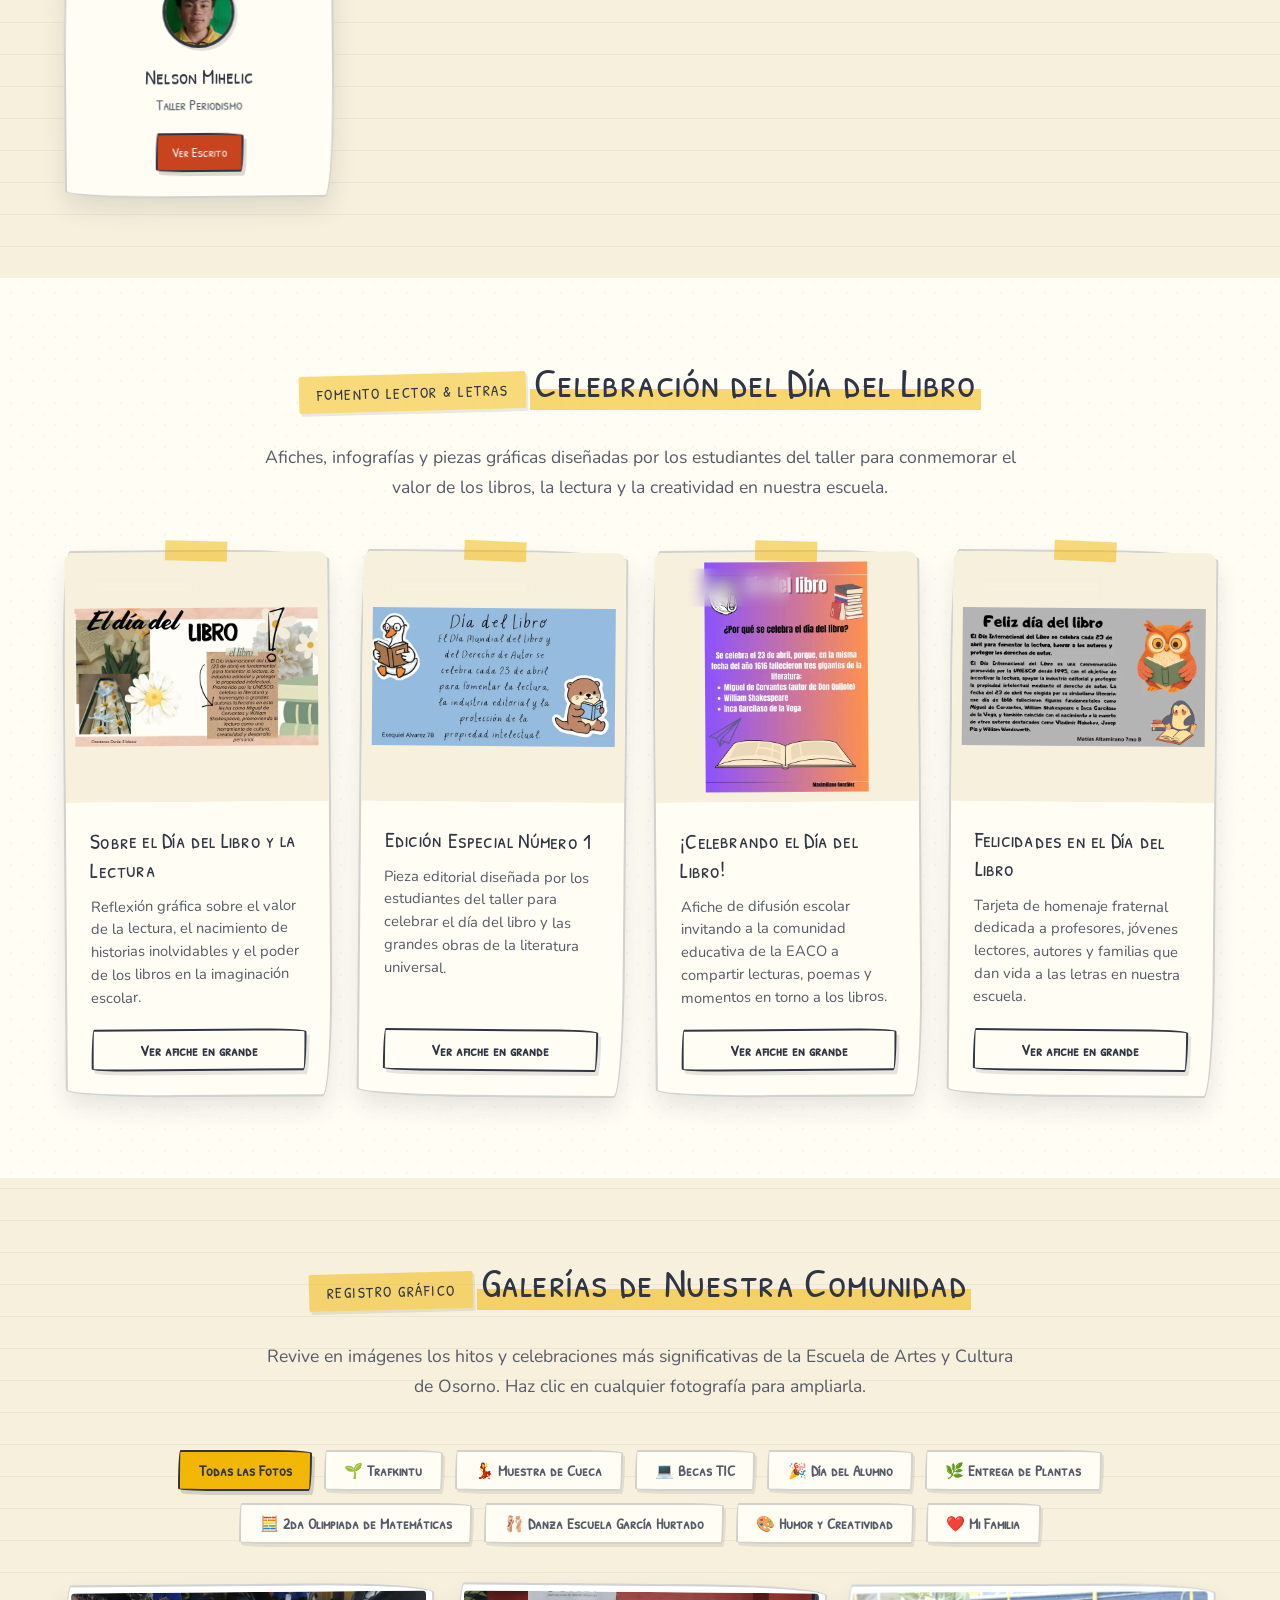
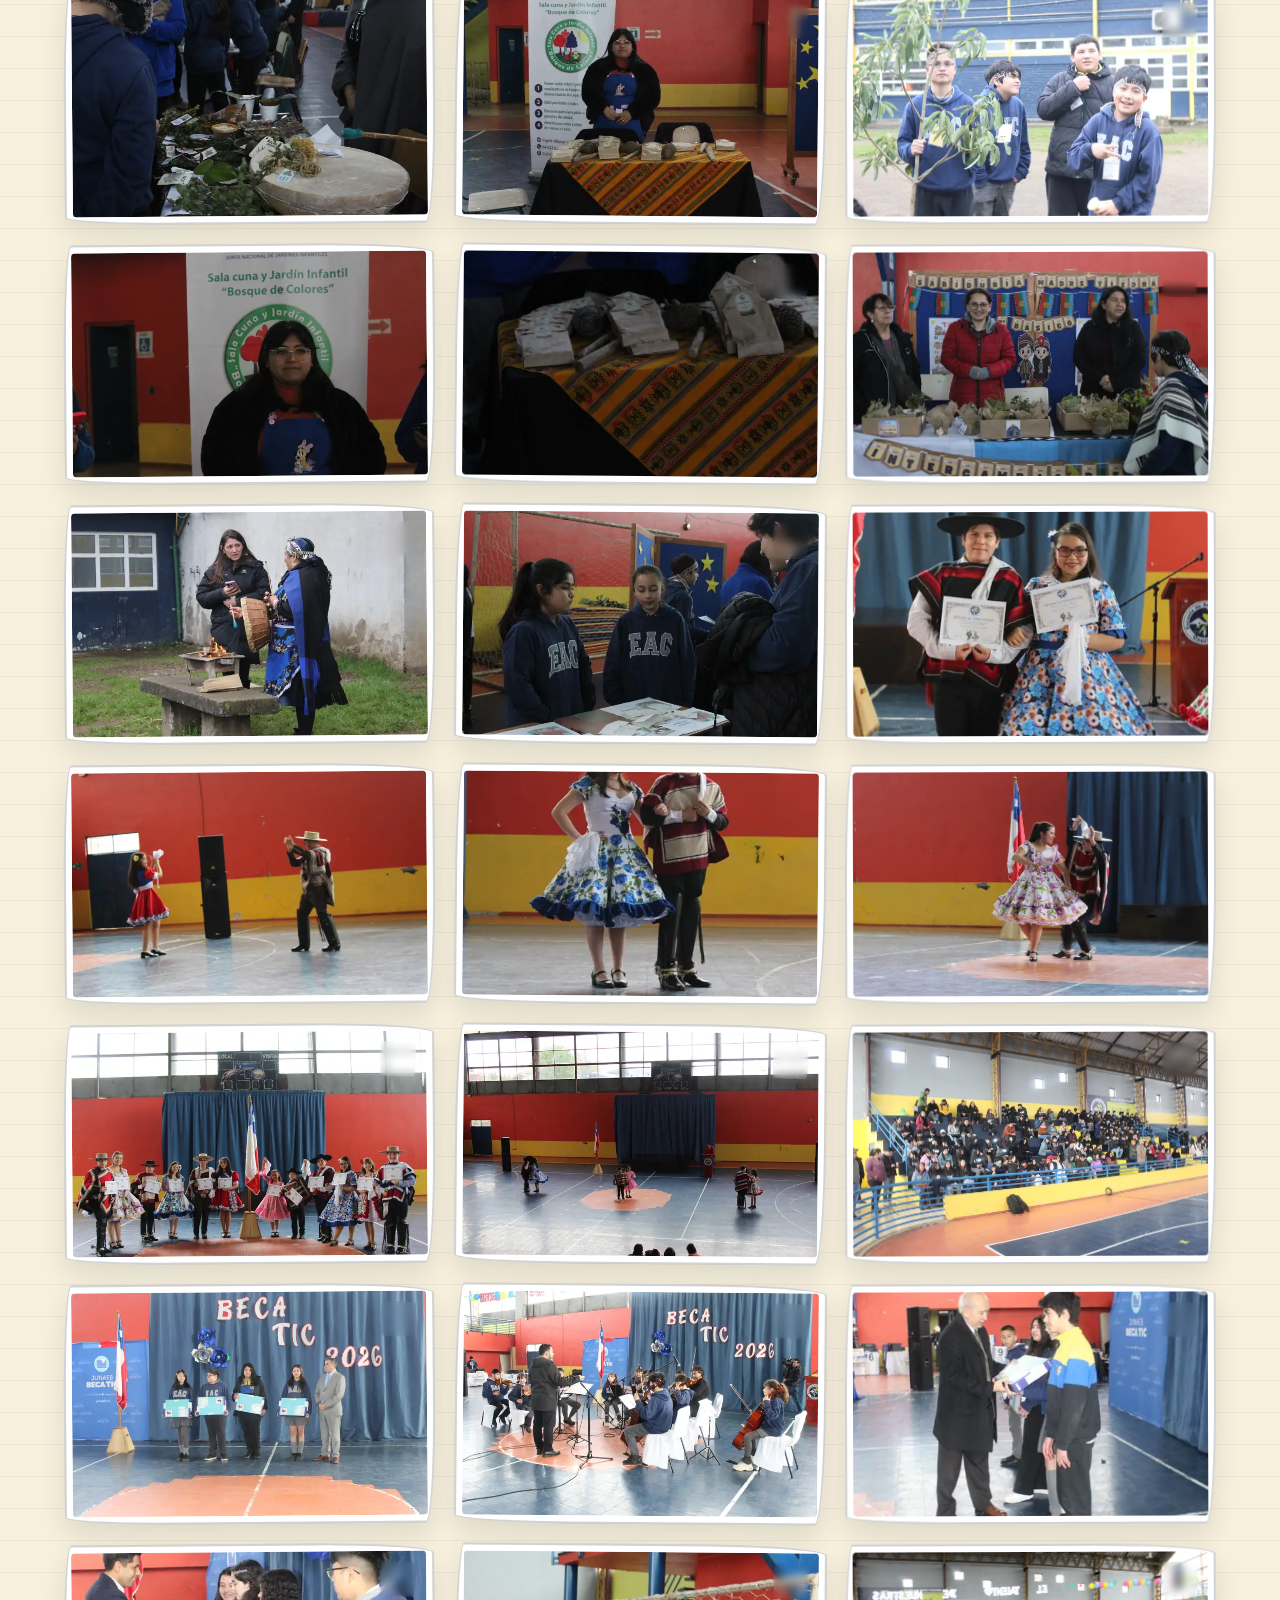
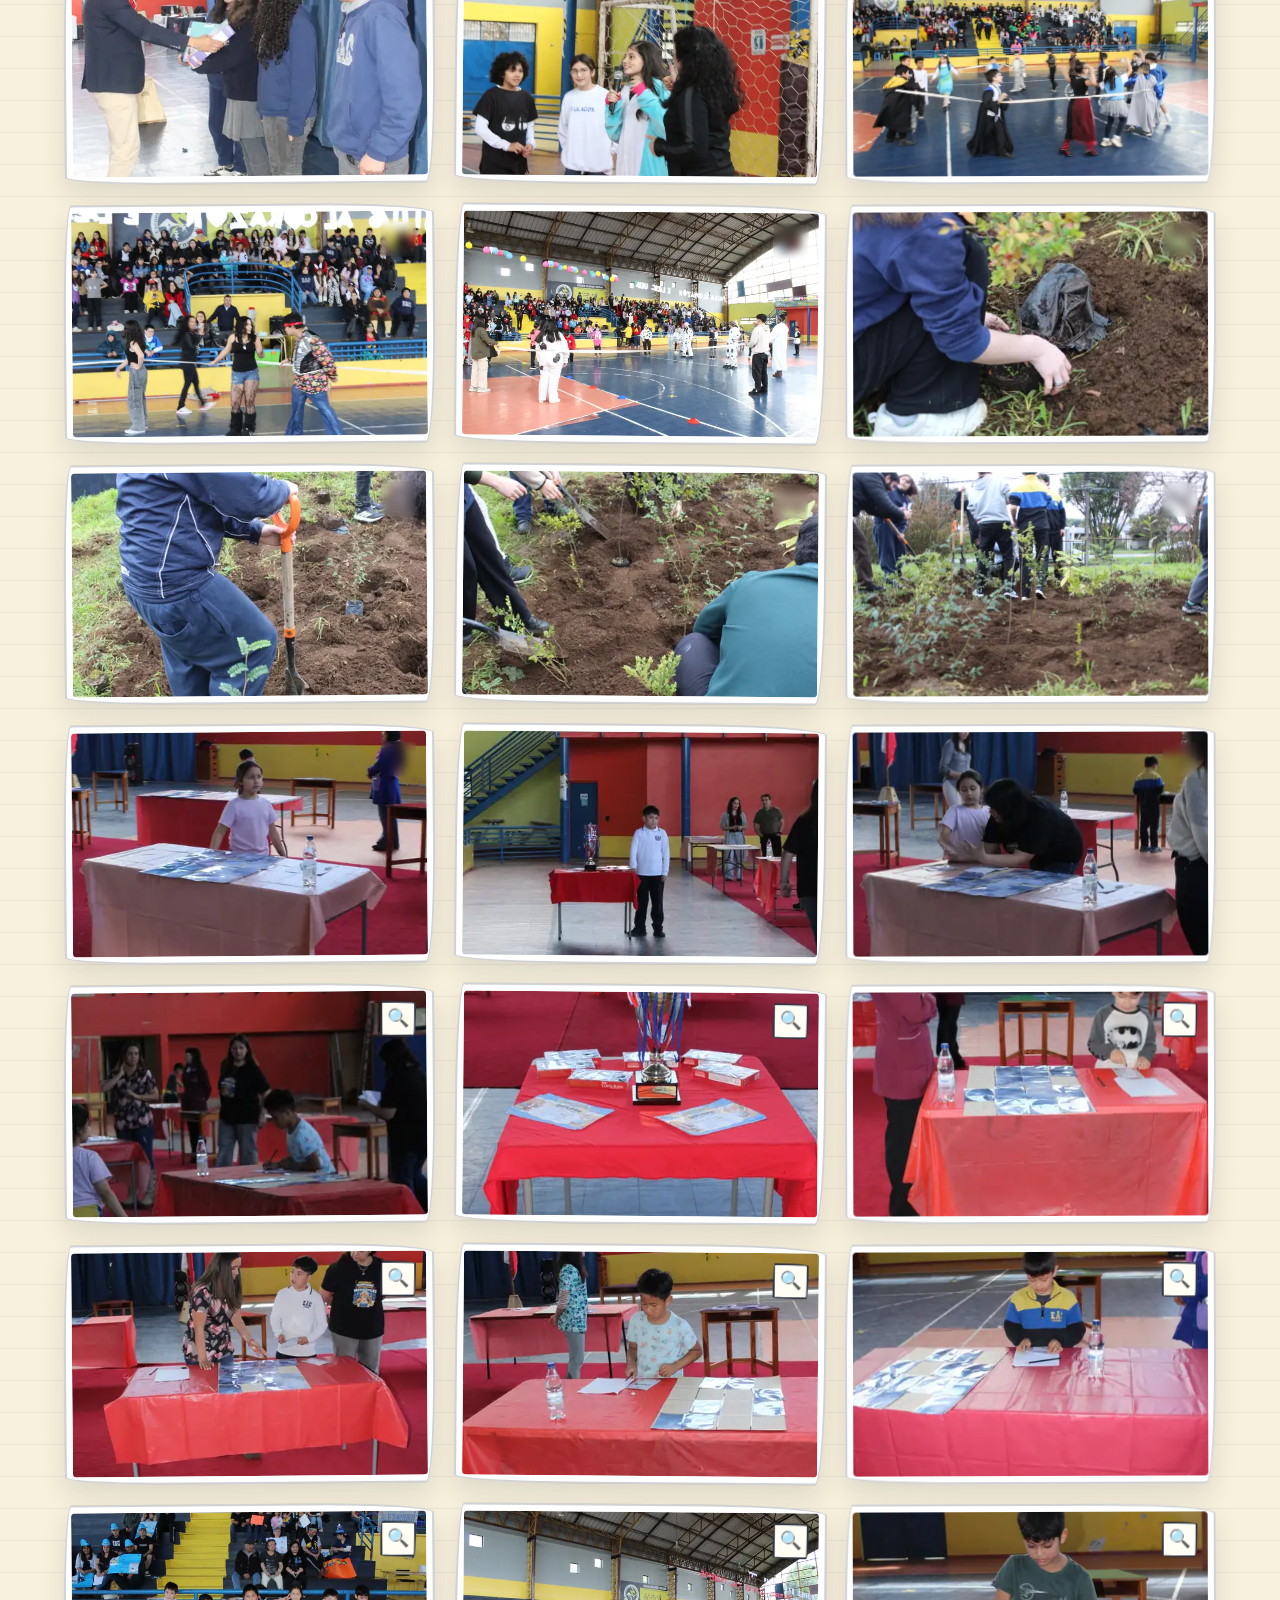
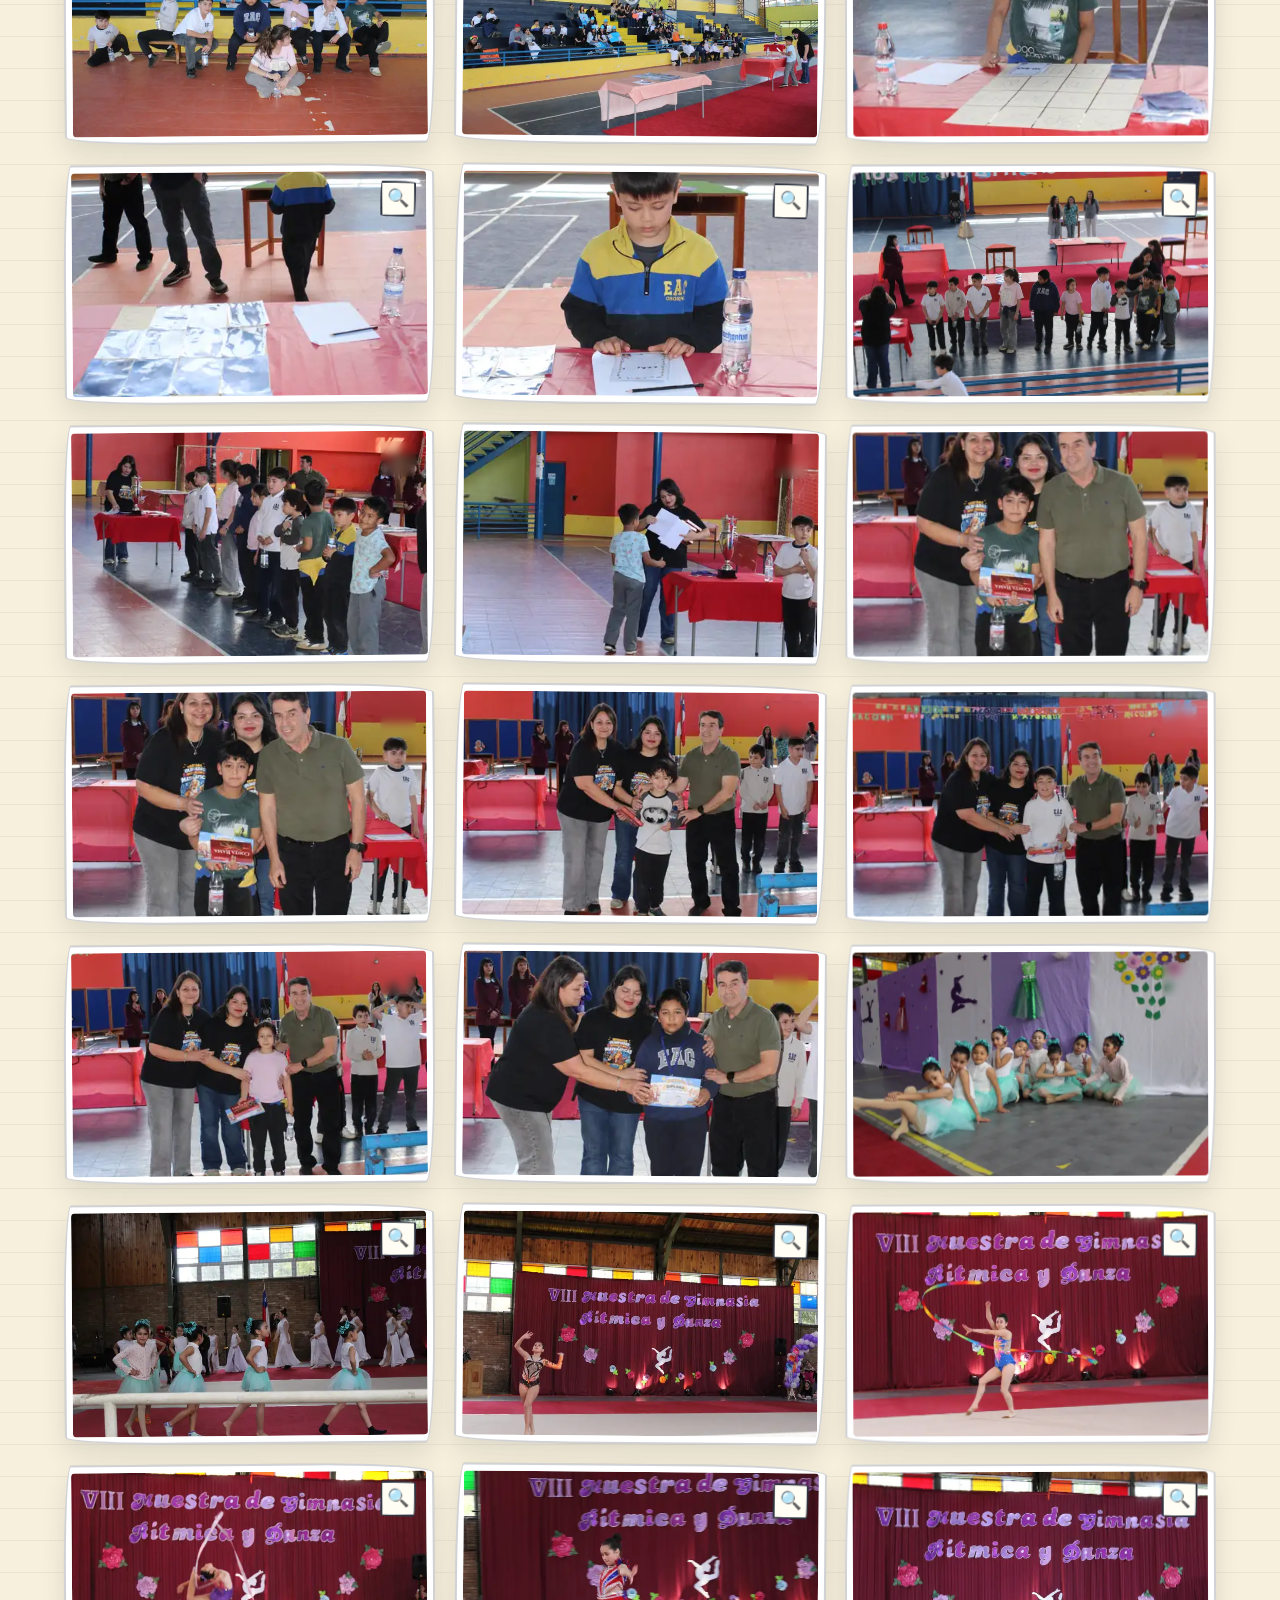
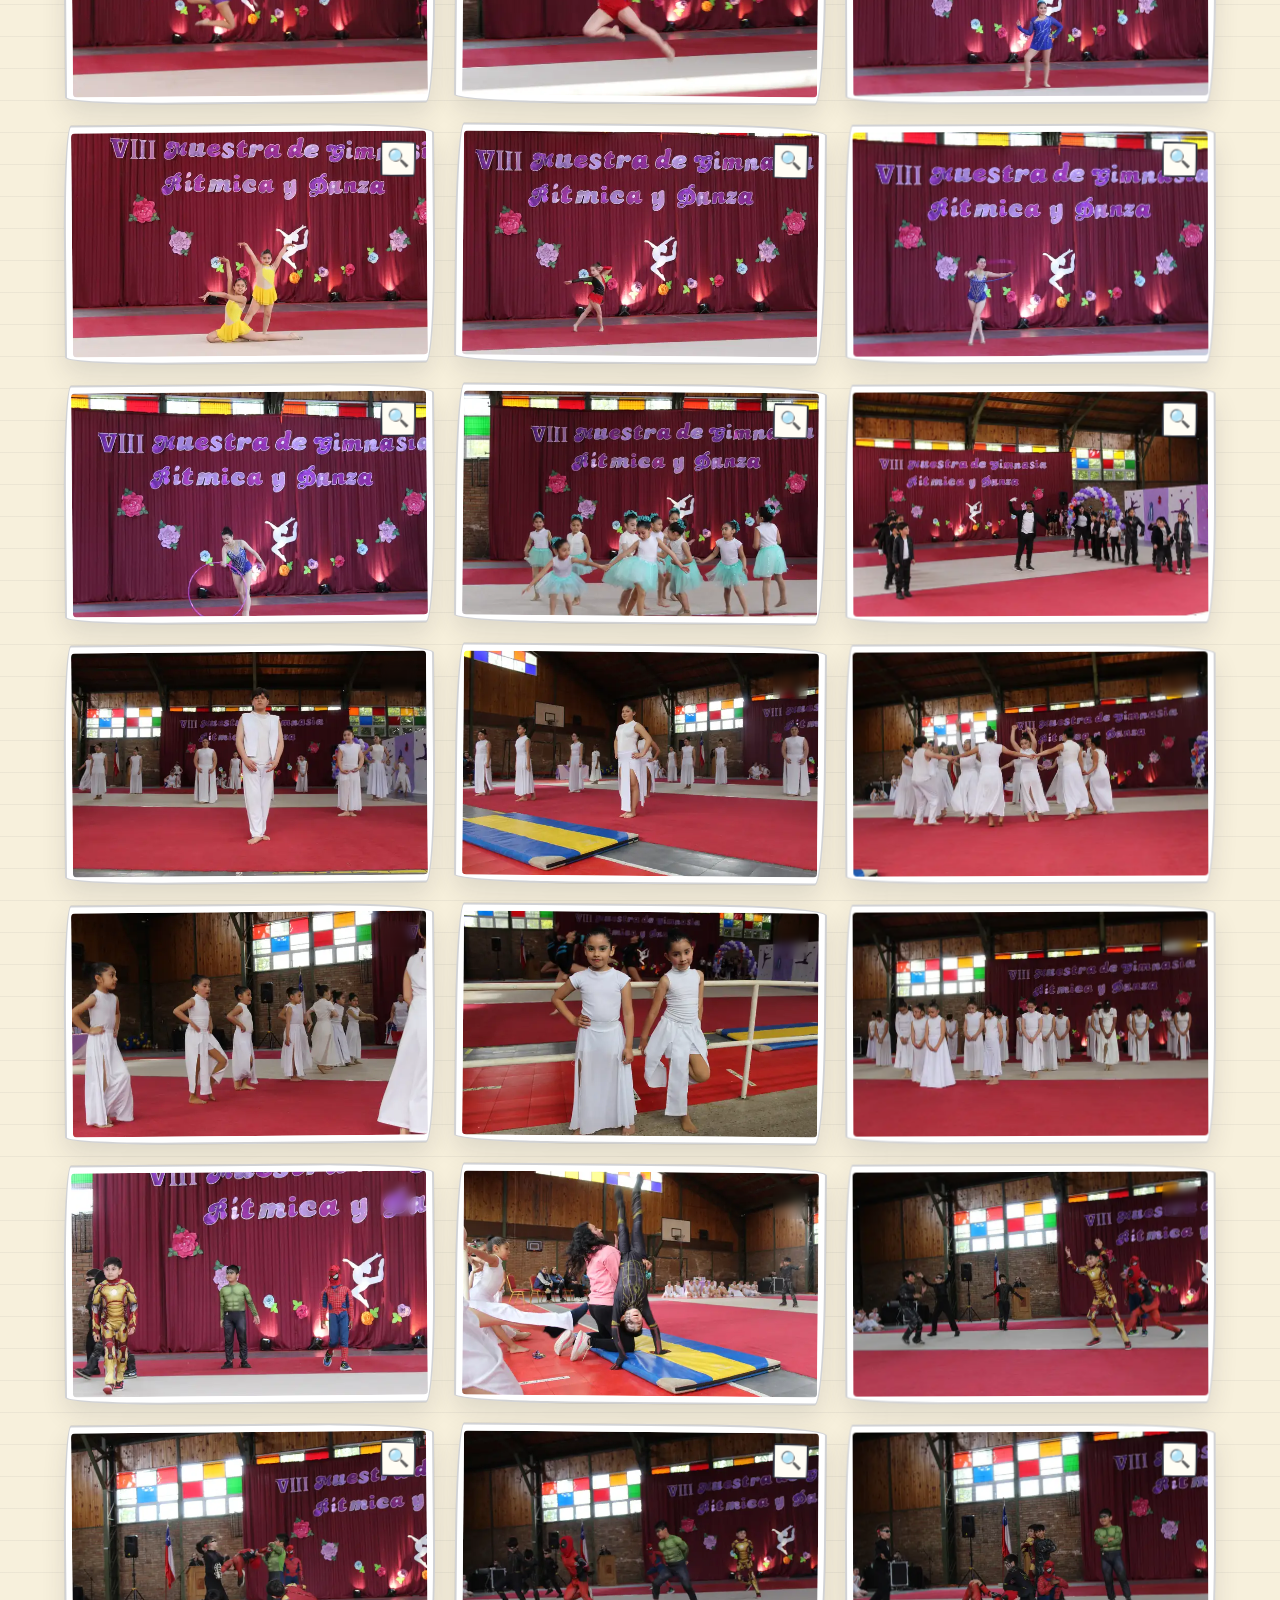
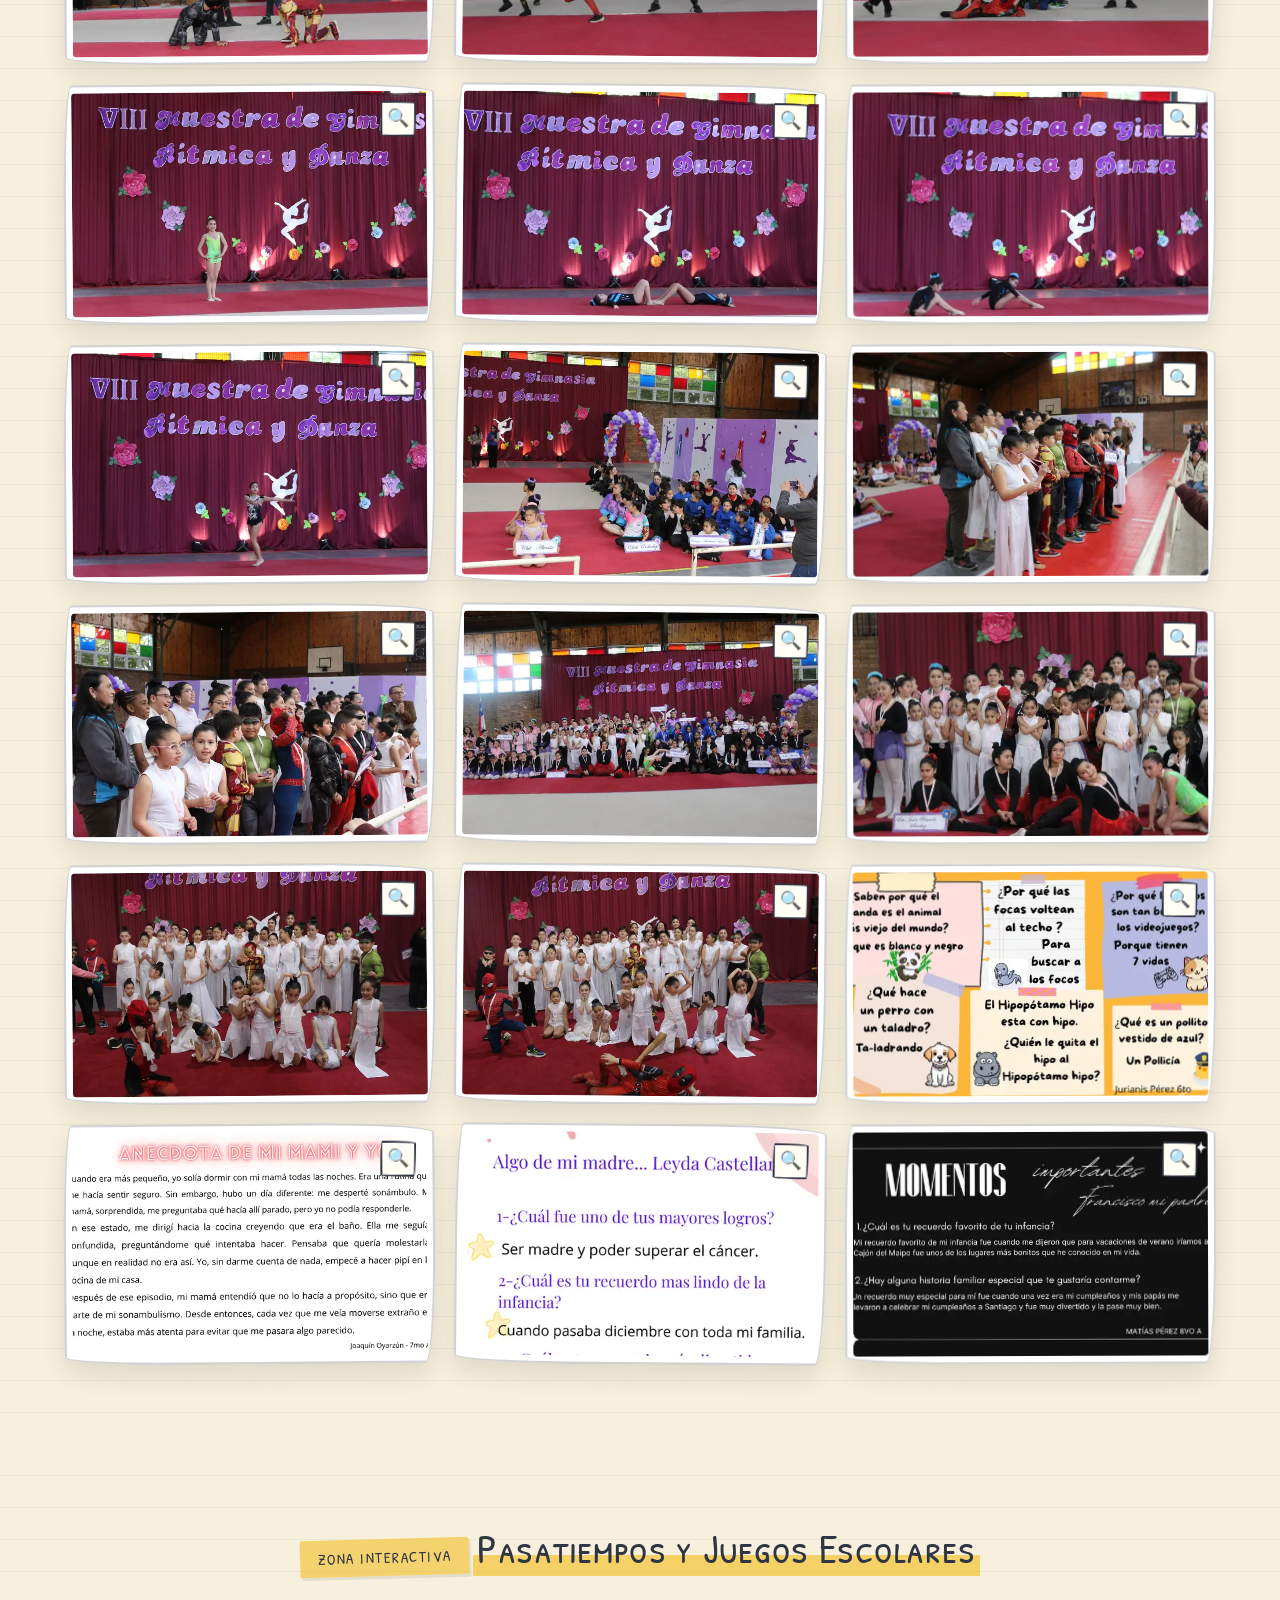
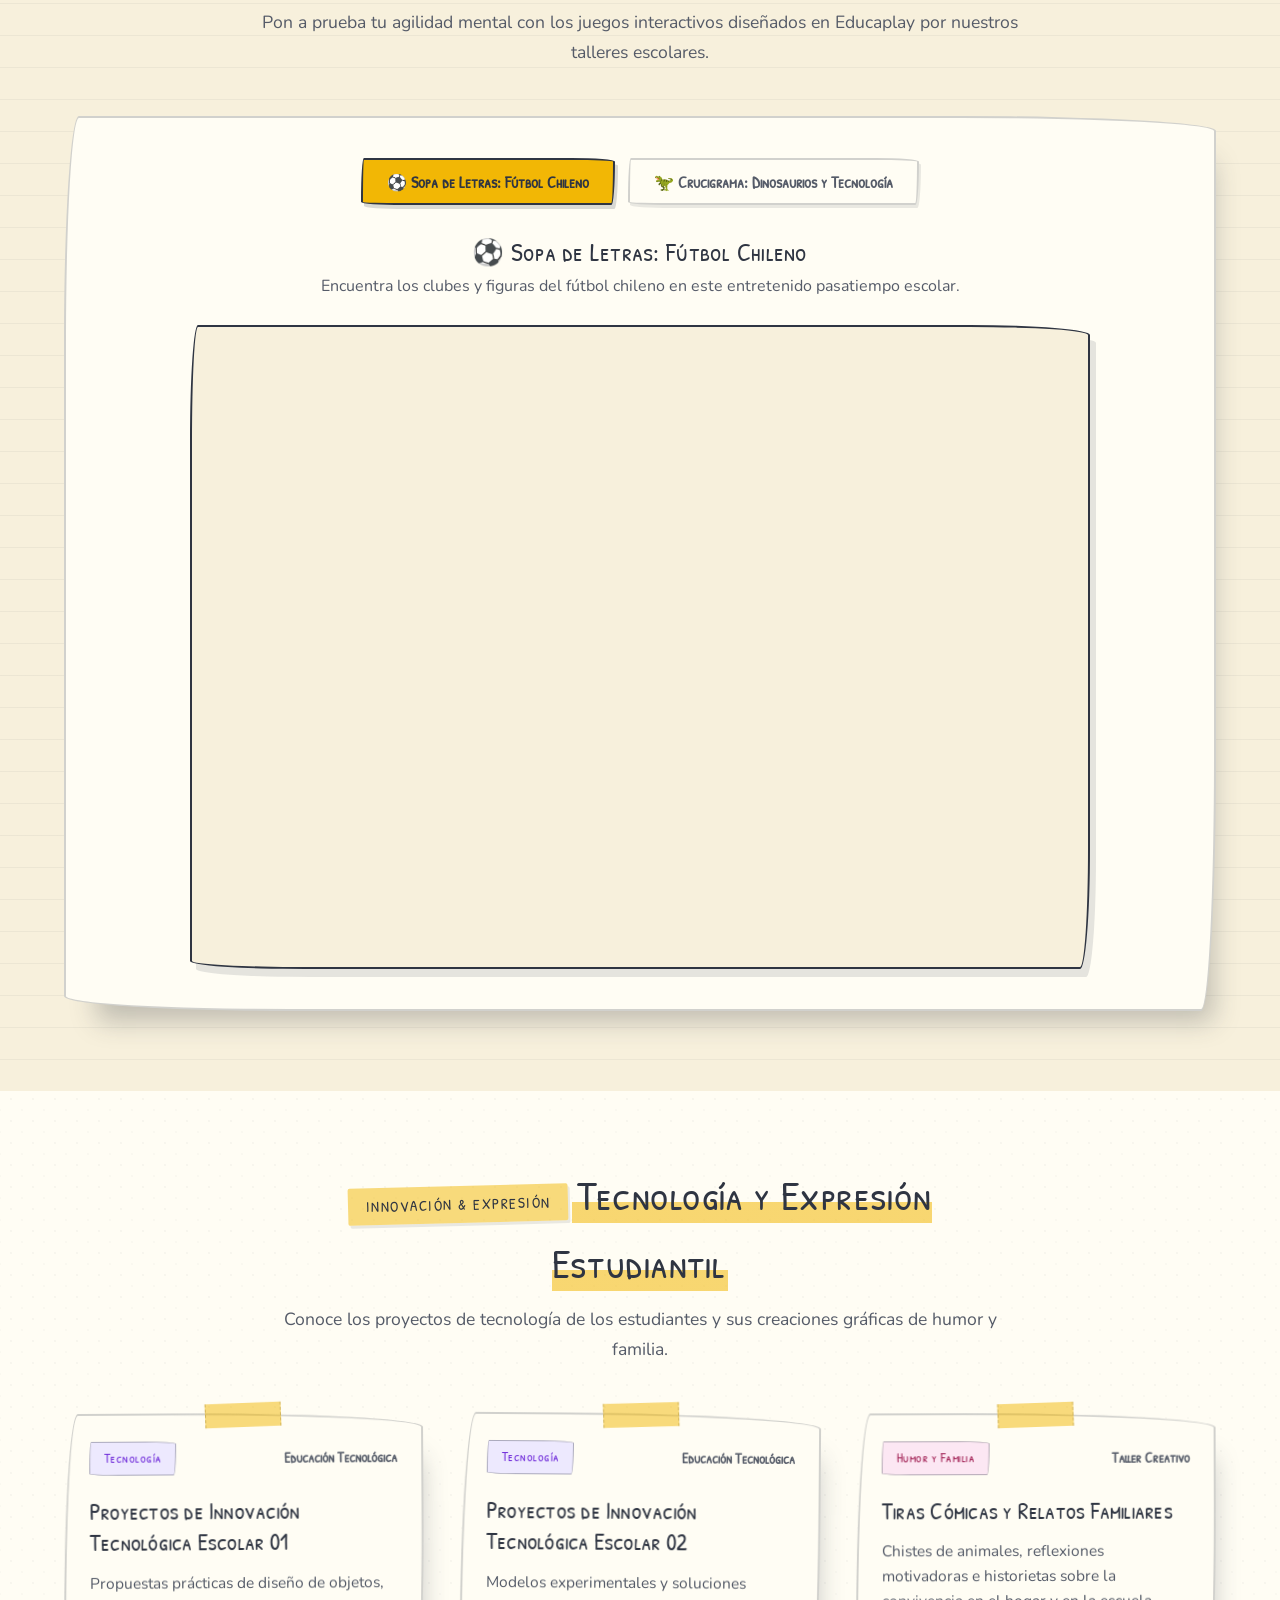
==== commit eeca1ece: "refactor: update name to Raúl Snow and format HTML elements in index.html" ====
--- a/index.html
+++ b/index.html
@@ -6,7 +6,7 @@
     <script async src="https://www.googletagmanager.com/gtm.js?id=GTM-W6LMH2V7"></script>
     <script>
         window.dataLayer = window.dataLayer || [];
-        function gtag(){dataLayer.push(arguments);}
+        function gtag() { dataLayer.push(arguments); }
         gtag('js', new Date());
     </script>
     <meta charset="UTF-8">
@@ -301,8 +301,10 @@
                     <button class="filter-btn" data-category="becas">💻 Becas TIC</button>
                     <button class="filter-btn" data-category="alumno">🎉 Día del Alumno</button>
                     <button class="filter-btn" data-category="plantas">🌿 Entrega de Plantas</button>
-                    <button type="button" class="filter-btn" data-category="olimpiadas">🧮 2da Olimpiada de Matemáticas</button>
-                    <button type="button" class="filter-btn" data-category="danza">🩰 Danza Escuela García Hurtado</button>
+                    <button type="button" class="filter-btn" data-category="olimpiadas">🧮 2da Olimpiada de
+                        Matemáticas</button>
+                    <button type="button" class="filter-btn" data-category="danza">🩰 Danza Escuela García
+                        Hurtado</button>
                     <button class="filter-btn" data-category="humor">🎨 Humor y Creatividad</button>
                     <button class="filter-btn" data-category="familia">❤️ Mi Familia</button>
                 </nav>
@@ -473,12 +475,13 @@
                 <article class="gratitude-card">
                     <div class="gratitude-grid">
                         <div class="gratitude-content">
-                            <span class="gratitude-badge"><span aria-hidden="true">📷</span> Capacitación en Fotografía</span>
-                            <h3 class="gratitude-title">Gracias, Raúl Pizarro</h3>
+                            <span class="gratitude-badge"><span aria-hidden="true">📷</span> Capacitación en
+                                Fotografía</span>
+                            <h3 class="gratitude-title">Gracias, Raúl Snow</h3>
                             <p class="gratitude-role">Fotógrafo • Taller de Capacitación Estudiantil</p>
                             <p class="gratitude-text">
                                 Desde el Taller de Periodismo Escolar <strong>Voces en Papel</strong> agradecemos
-                                profundamente al fotógrafo <strong>Raúl Pizarro</strong> por su generosa disposición al
+                                profundamente al fotógrafo <strong>Raúl Snow</strong> por su generosa disposición al
                                 realizar una capacitación práctica de fotografía para nuestras y nuestros estudiantes.
                             </p>
                             <p class="gratitude-text">
@@ -495,10 +498,10 @@
 
                         <figure class="gratitude-media">
                             <img src="assets/img/galerias/Agradecimientos/Raul%20Pizarro.webp"
-                                alt="Raúl Pizarro enseñando técnicas de cámara fotográfica a estudiantes durante la capacitación escolar"
+                                alt="Raúl Snow enseñando técnicas de cámara fotográfica a estudiantes durante la capacitación escolar"
                                 width="518" height="690" loading="lazy">
                             <figcaption class="gratitude-caption">
-                                Raúl Pizarro guiando a los estudiantes en la capacitación de fotografía escolar.
+                                Raúl Snow guiando a los estudiantes en la capacitación de fotografía escolar.
                             </figcaption>
                         </figure>
                     </div>
@@ -566,14 +569,21 @@
                 <div class="footer-col">
                     <h4 class="footer-heading">Eventos &amp; Cultura</h4>
                     <ul class="footer-list">
-                        <li><a href="#galerias" class="footer-link" data-gallery-filter="trafkintu">Ceremonia Mapuche Trafkintu</a></li>
-                        <li><a href="#galerias" class="footer-link" data-gallery-filter="cueca">Muestra Escolar de Cueca</a></li>
-                        <li><a href="#galerias" class="footer-link" data-gallery-filter="becas">Entrega de Becas TIC</a></li>
+                        <li><a href="#galerias" class="footer-link" data-gallery-filter="trafkintu">Ceremonia Mapuche
+                                Trafkintu</a></li>
+                        <li><a href="#galerias" class="footer-link" data-gallery-filter="cueca">Muestra Escolar de
+                                Cueca</a></li>
+                        <li><a href="#galerias" class="footer-link" data-gallery-filter="becas">Entrega de Becas TIC</a>
+                        </li>
                         <li><a href="#dia-del-libro" class="footer-link">Celebración Día del Libro</a></li>
-                        <li><a href="#galerias" class="footer-link" data-gallery-filter="alumno">Festejo Día del Alumno</a></li>
-                        <li><a href="#galerias" class="footer-link" data-gallery-filter="plantas">Cuidado Ambiental &amp; Plantas</a></li>
-                        <li><a href="#galerias" class="footer-link" data-gallery-filter="olimpiadas">2da Olimpiada de Matemáticas</a></li>
-                        <li><a href="#galerias" class="footer-link" data-gallery-filter="danza">Presentación de Danza</a></li>
+                        <li><a href="#galerias" class="footer-link" data-gallery-filter="alumno">Festejo Día del
+                                Alumno</a></li>
+                        <li><a href="#galerias" class="footer-link" data-gallery-filter="plantas">Cuidado Ambiental
+                                &amp; Plantas</a></li>
+                        <li><a href="#galerias" class="footer-link" data-gallery-filter="olimpiadas">2da Olimpiada de
+                                Matemáticas</a></li>
+                        <li><a href="#galerias" class="footer-link" data-gallery-filter="danza">Presentación de
+                                Danza</a></li>
                     </ul>
                 </div>
                 <div class="footer-col">
@@ -588,7 +598,8 @@
                         </li>
                         <li class="footer-contact">
                             <span class="contact-icon" aria-hidden="true">📧</span>
-                            <a href="mailto:lucila.garciaas@daemosorno.cl" class="footer-link">lucila.garciaas@daemosorno.cl</a>
+                            <a href="mailto:lucila.garciaas@daemosorno.cl"
+                                class="footer-link">lucila.garciaas@daemosorno.cl</a>
                         </li>
                         <li class="footer-contact">
                             <span class="contact-icon" aria-hidden="true">📞</span>
